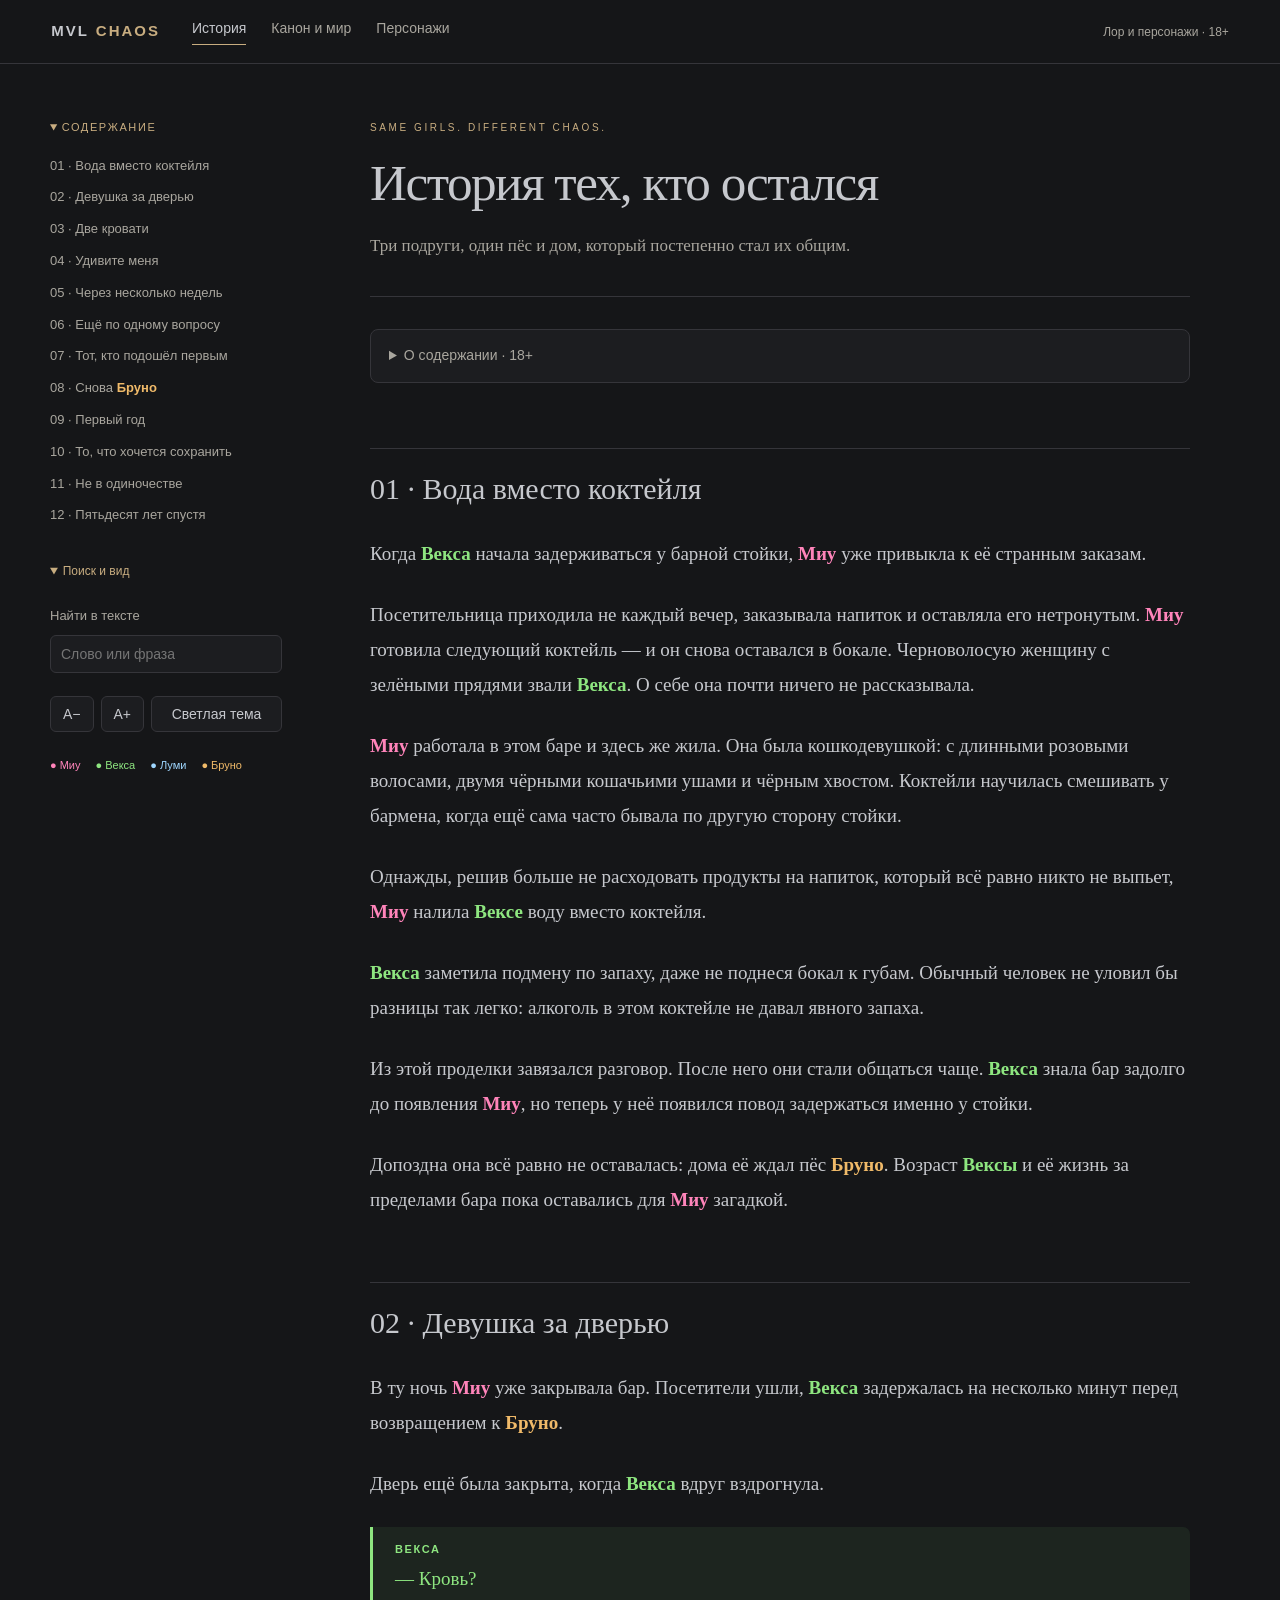
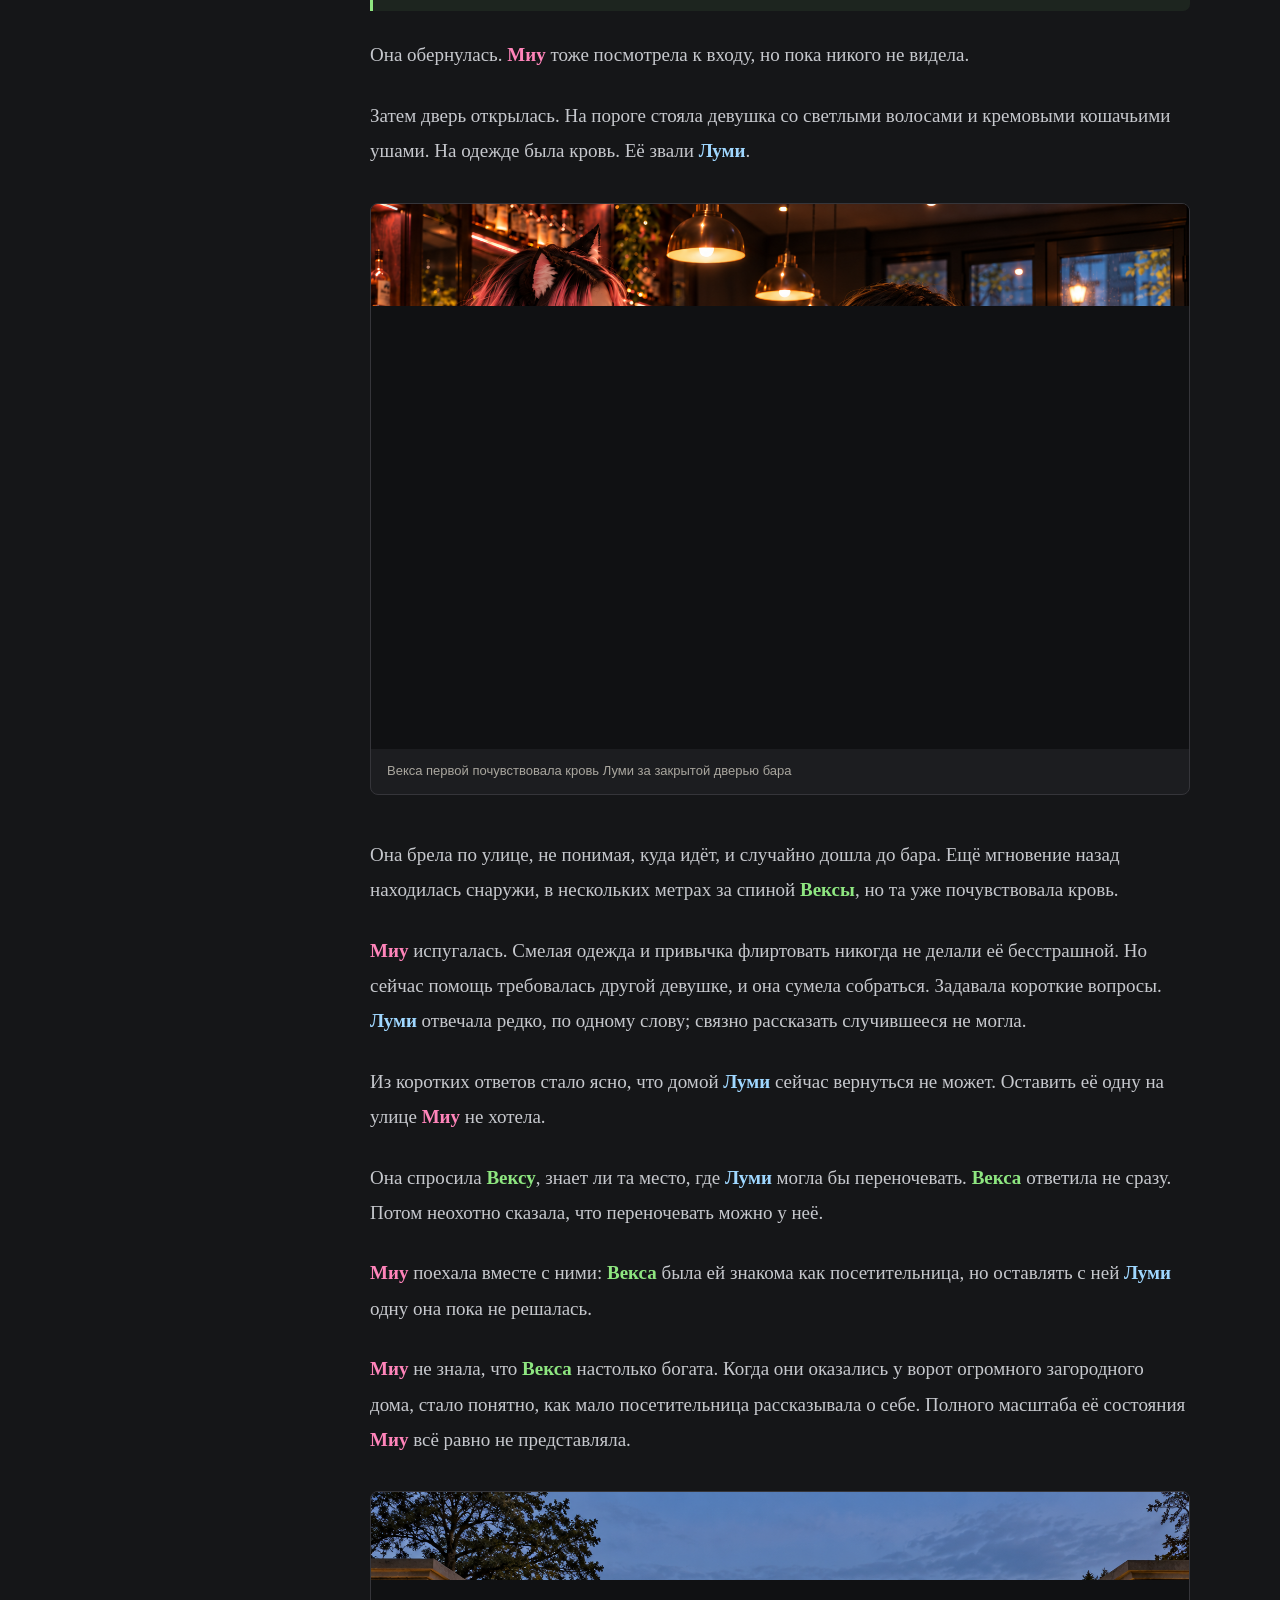
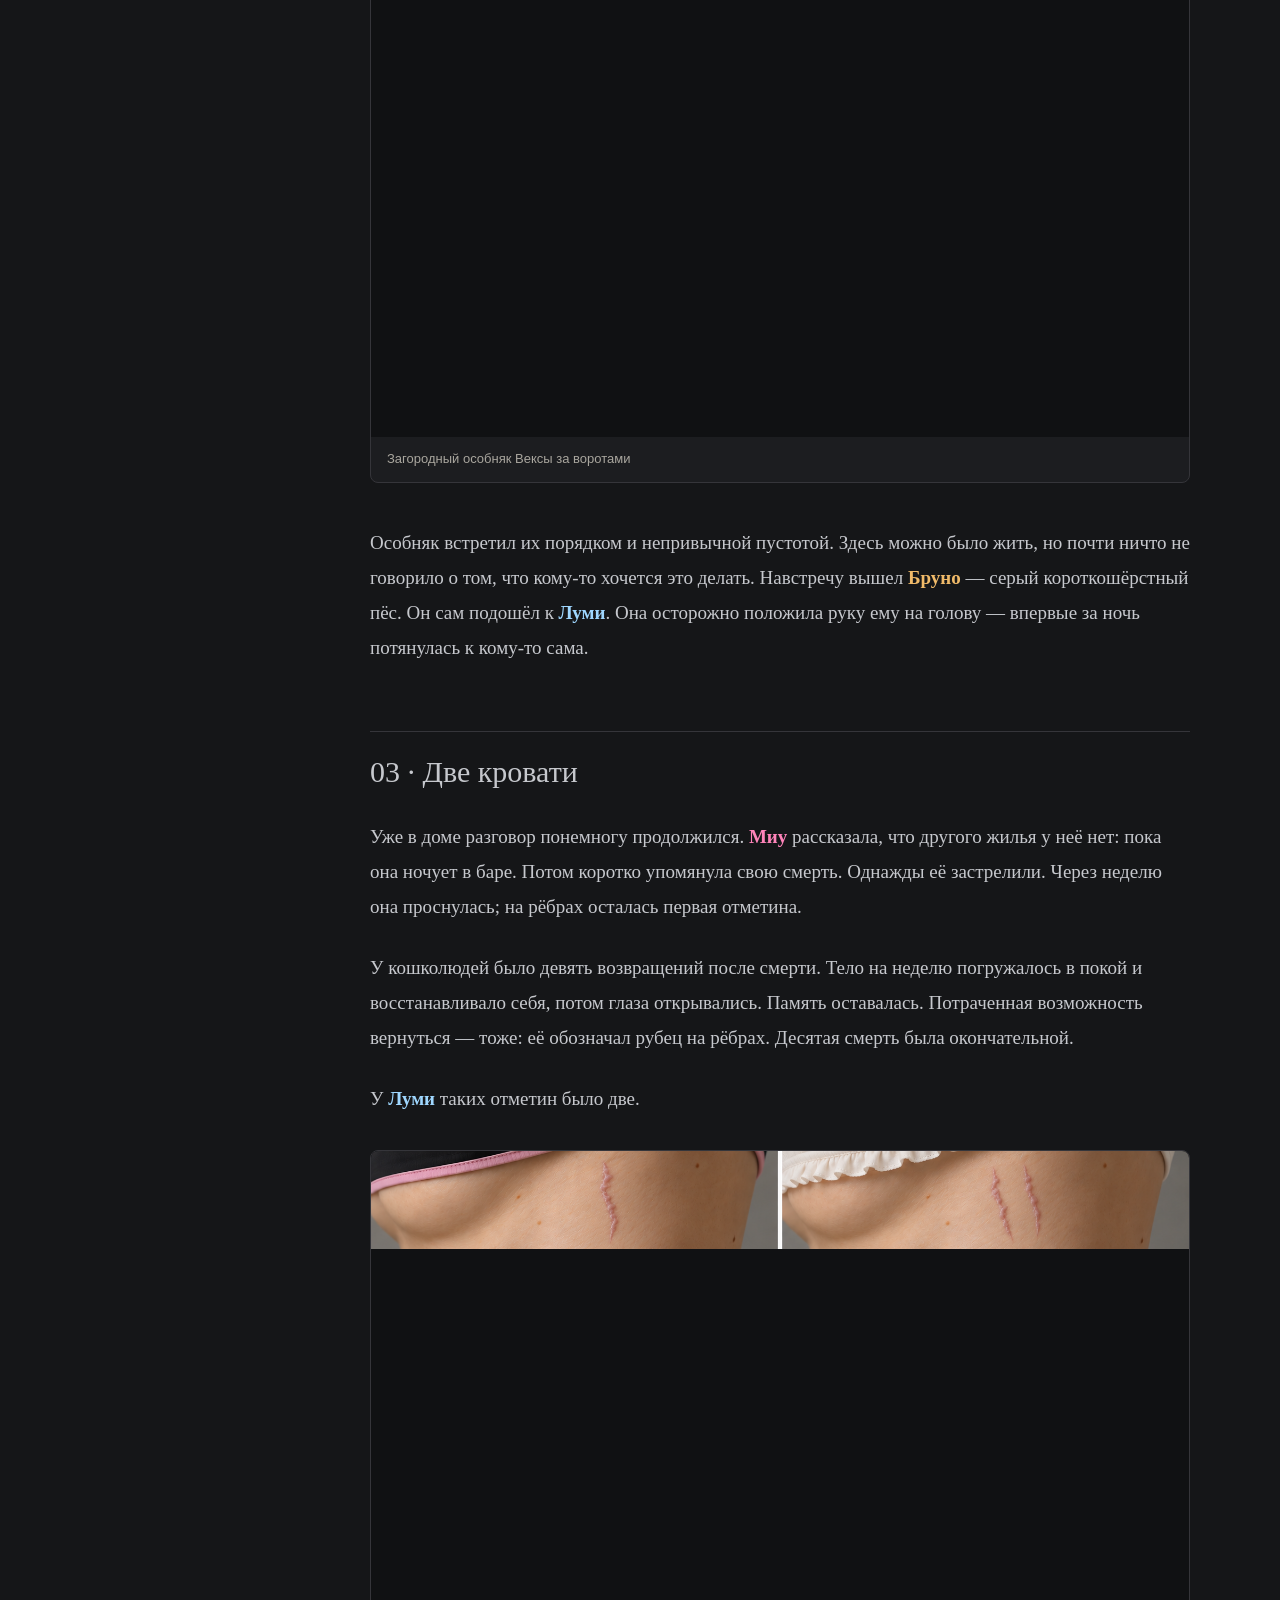
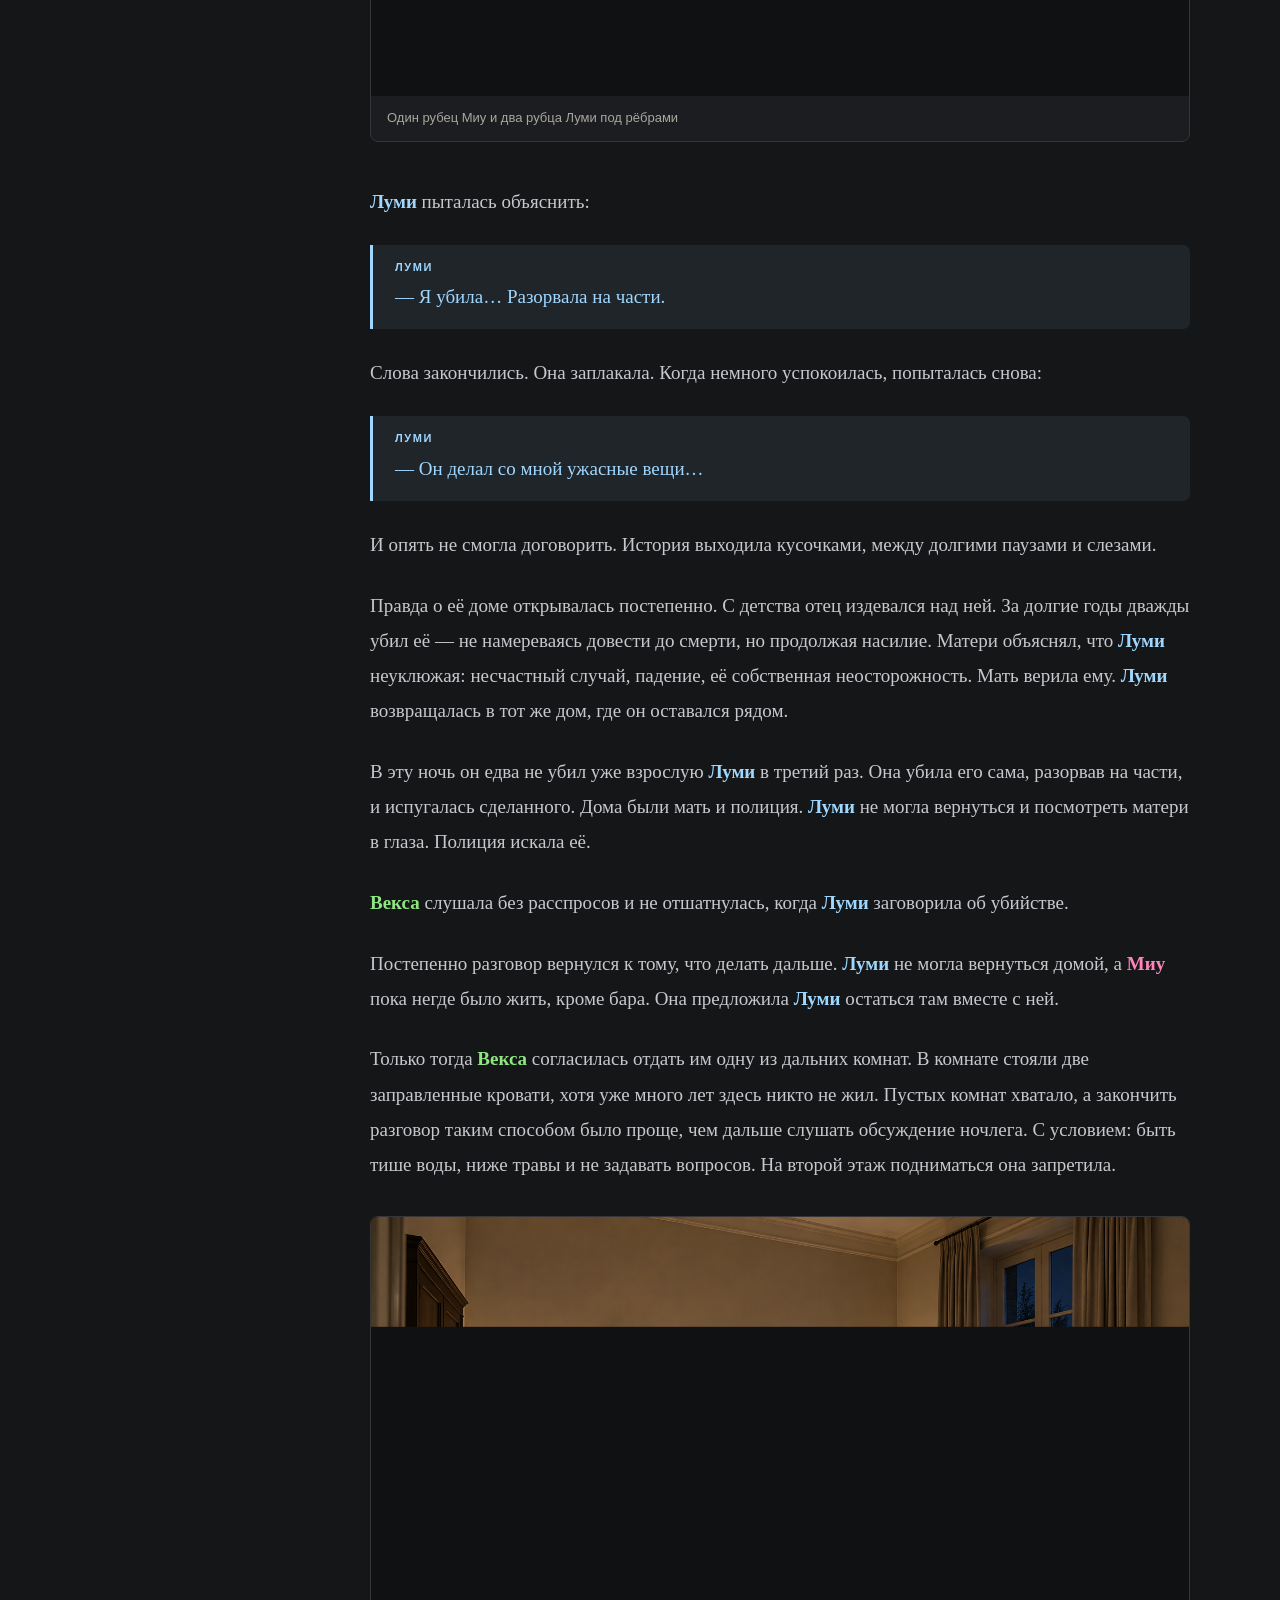
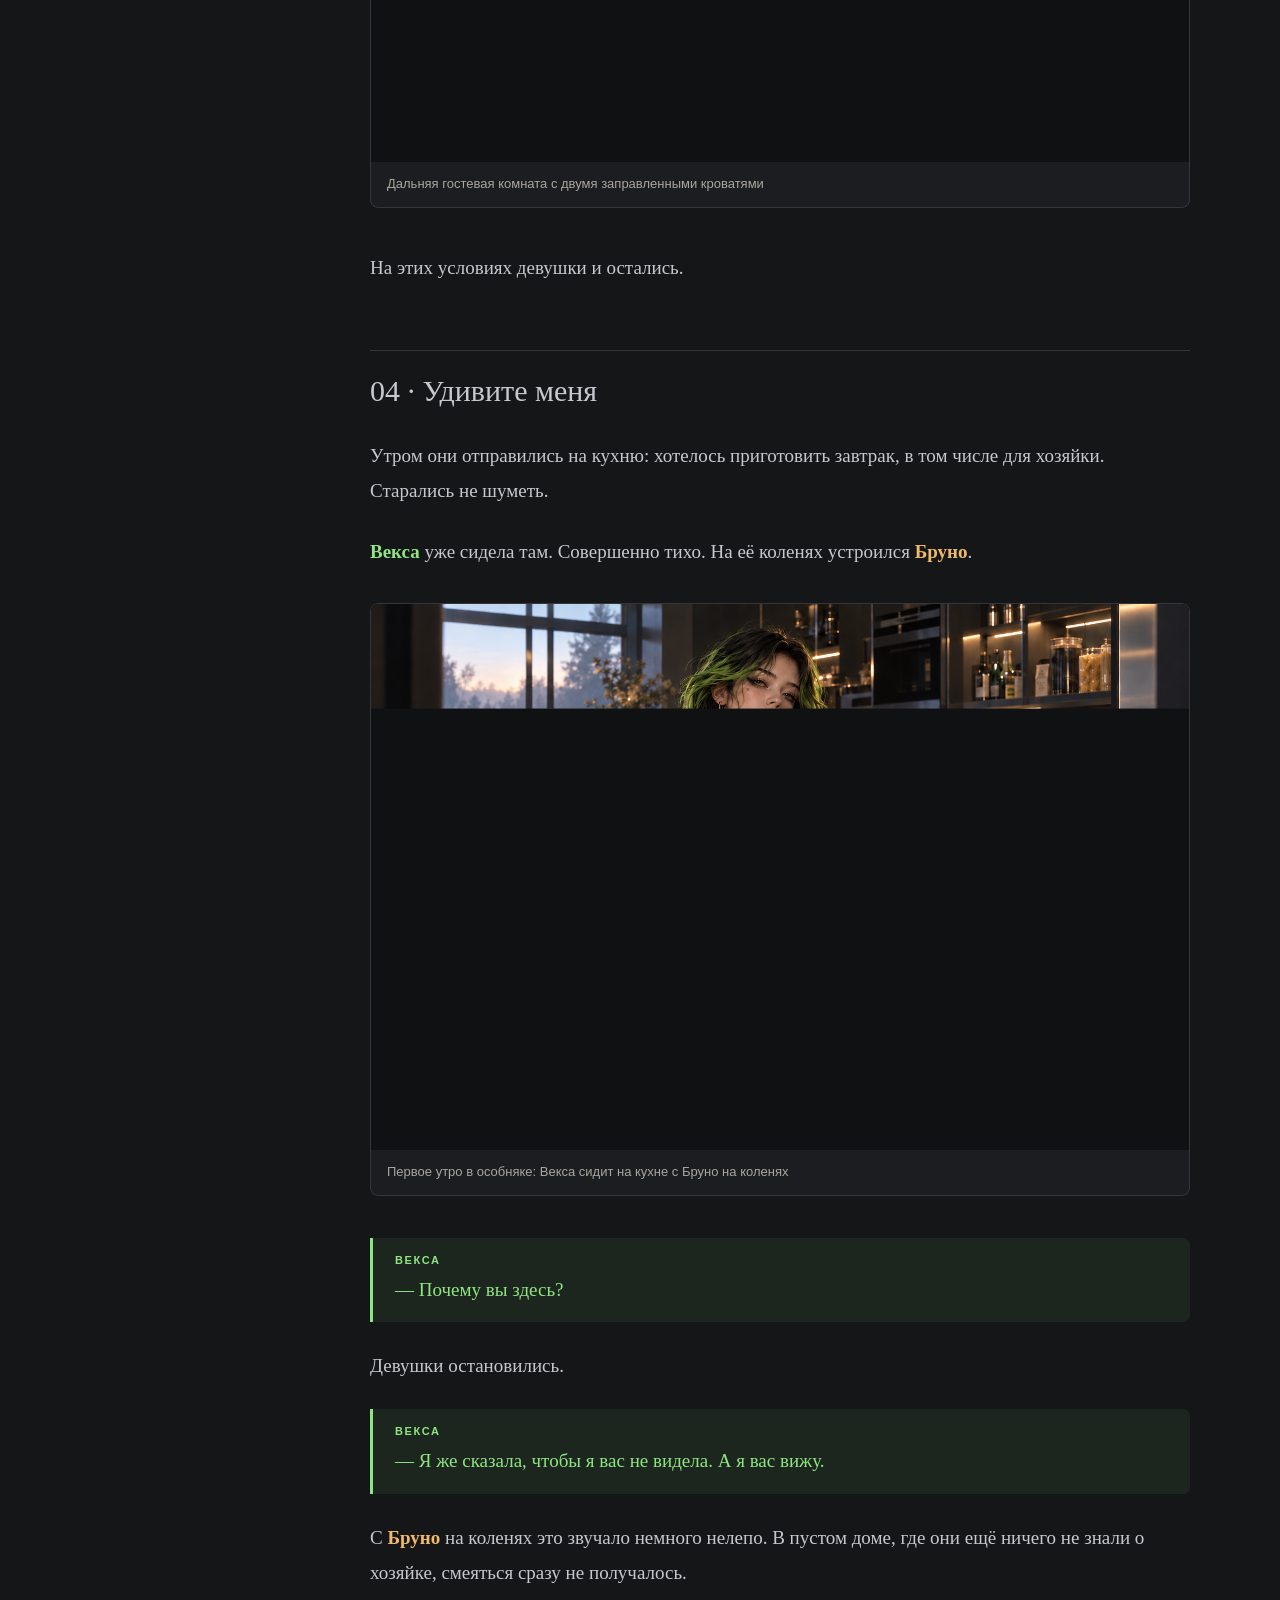
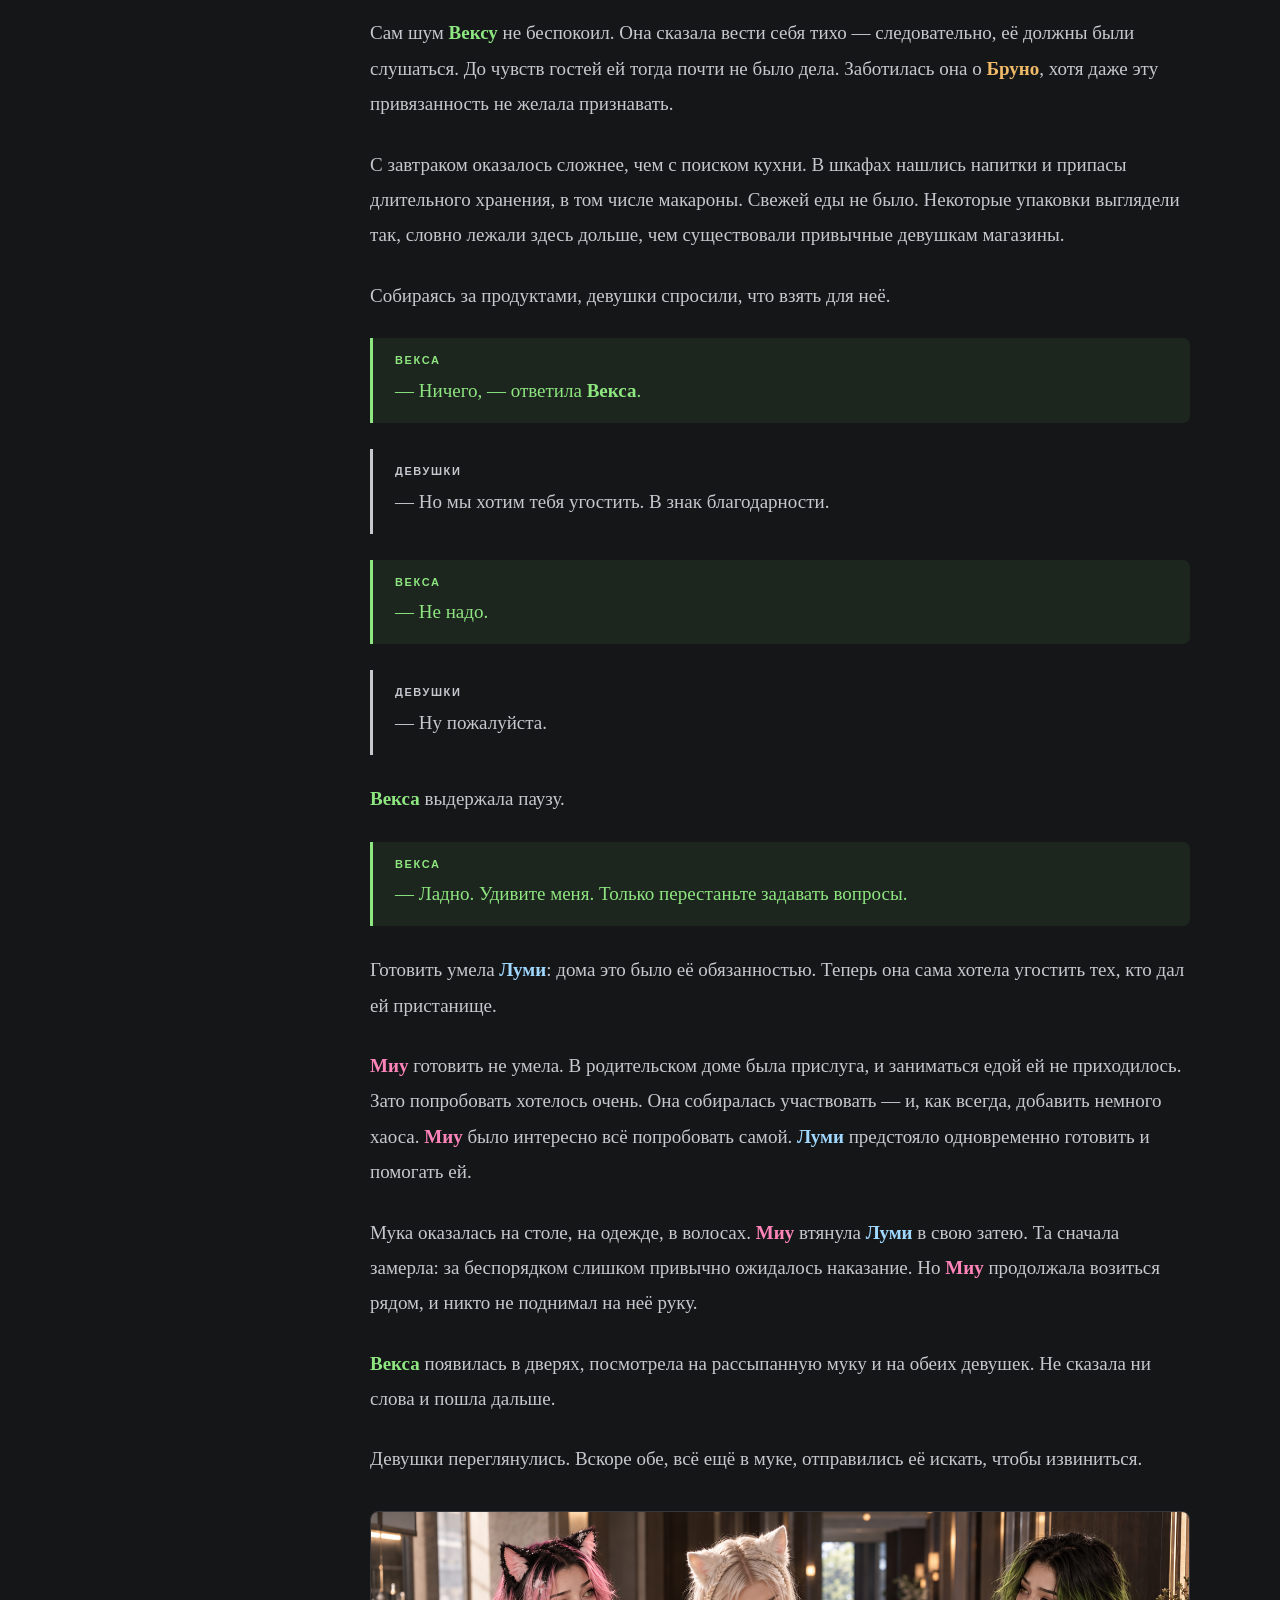
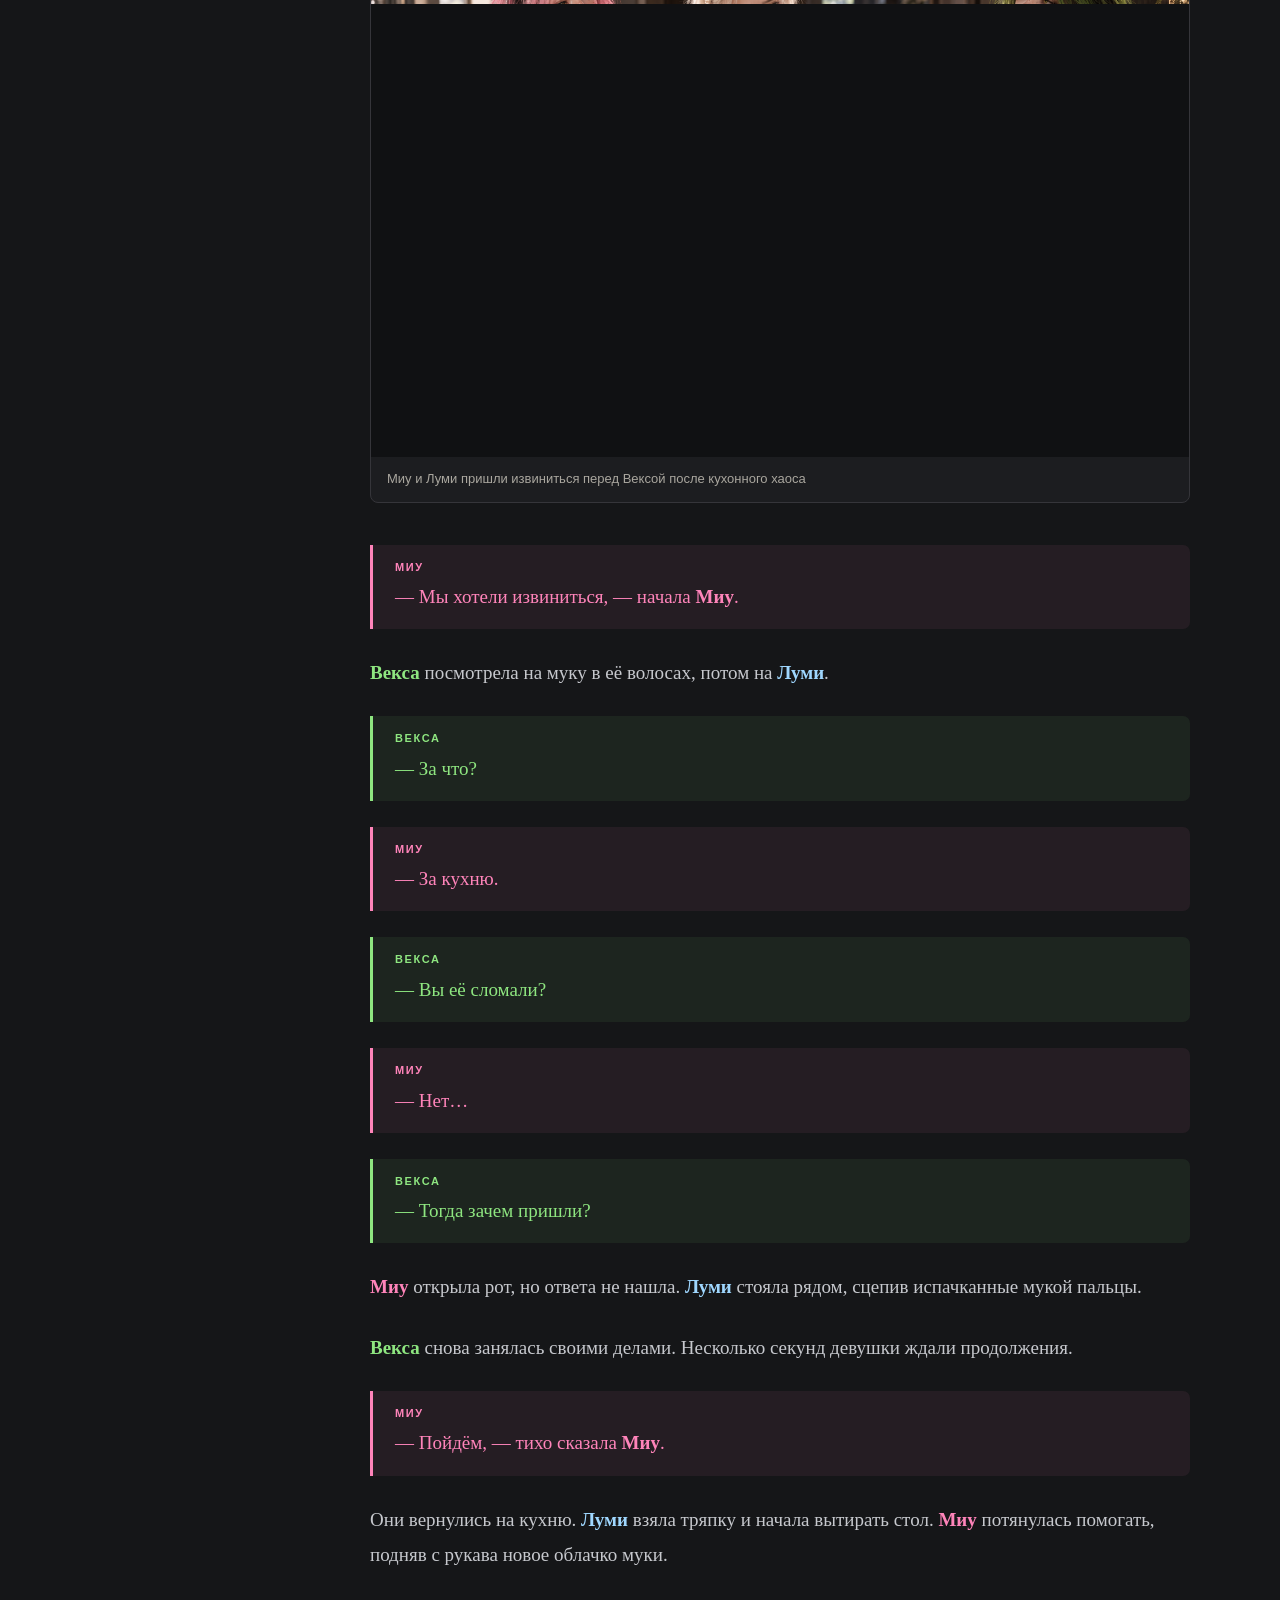
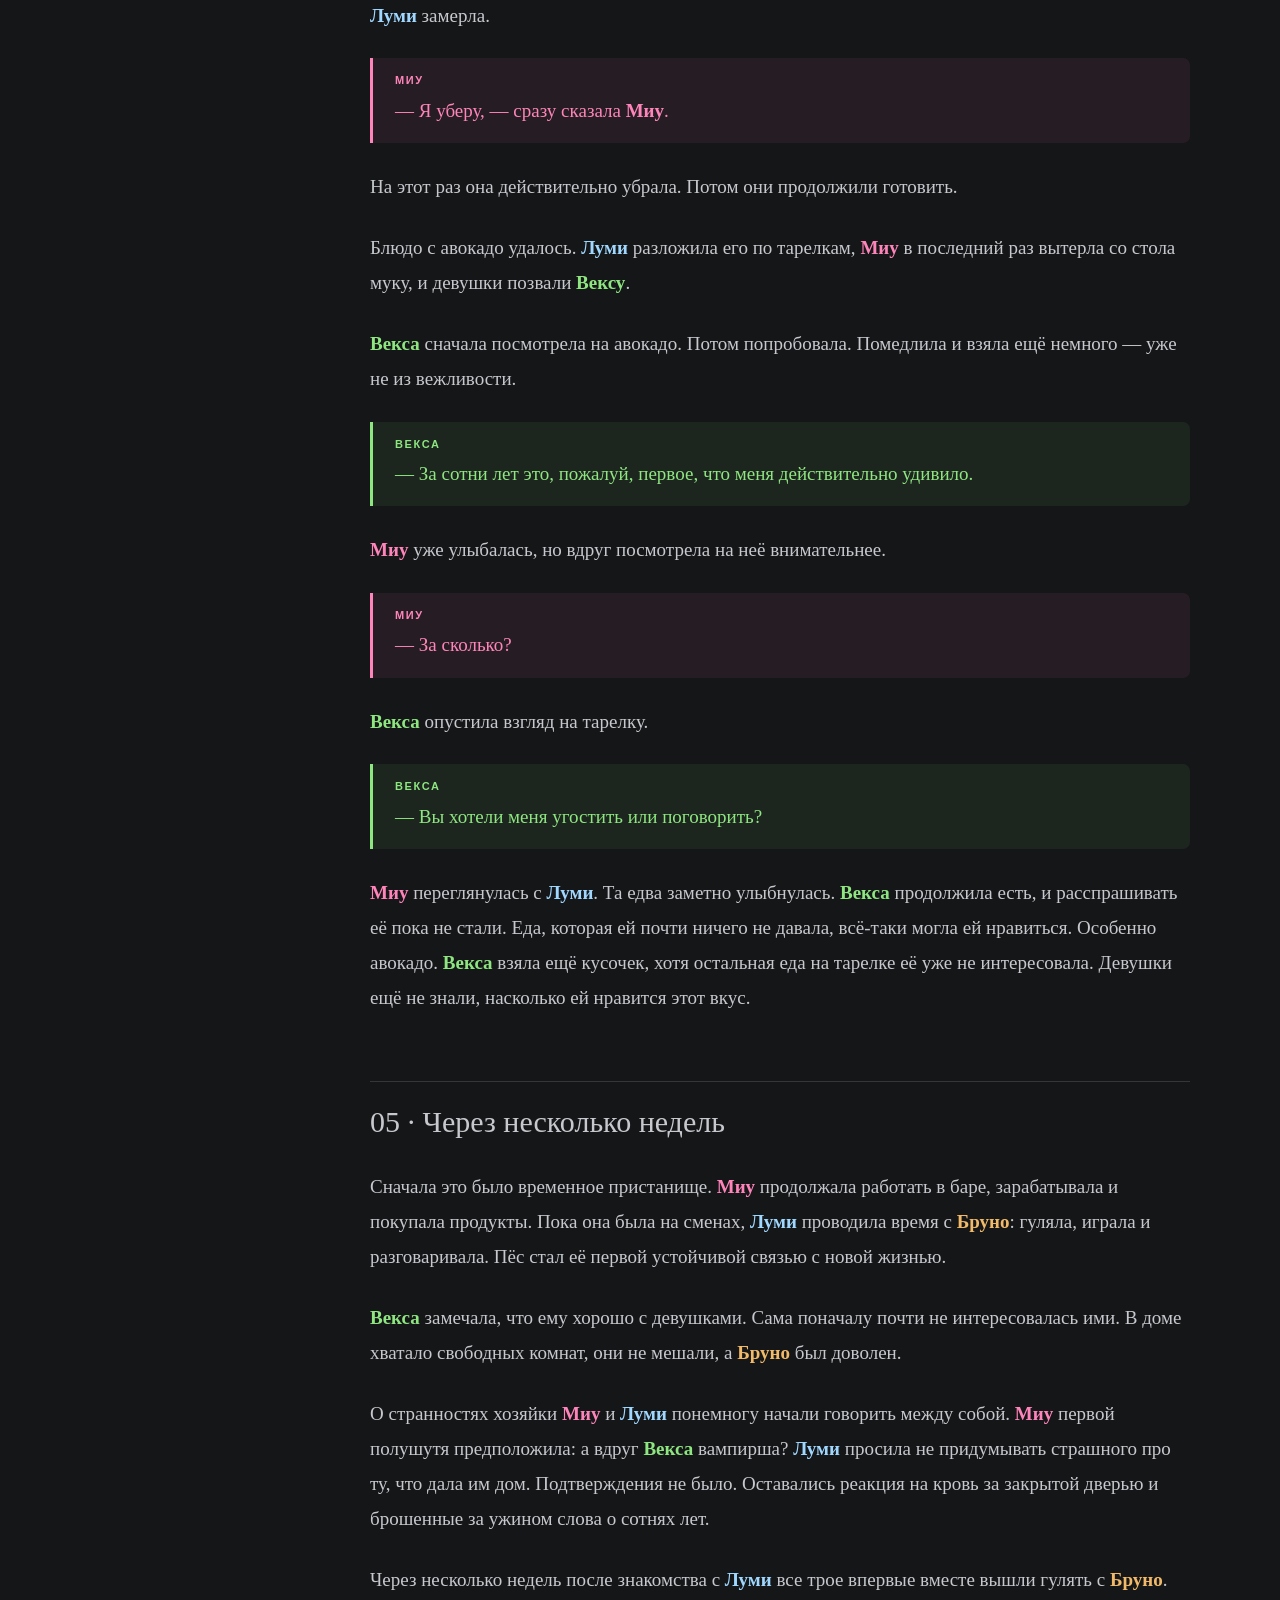
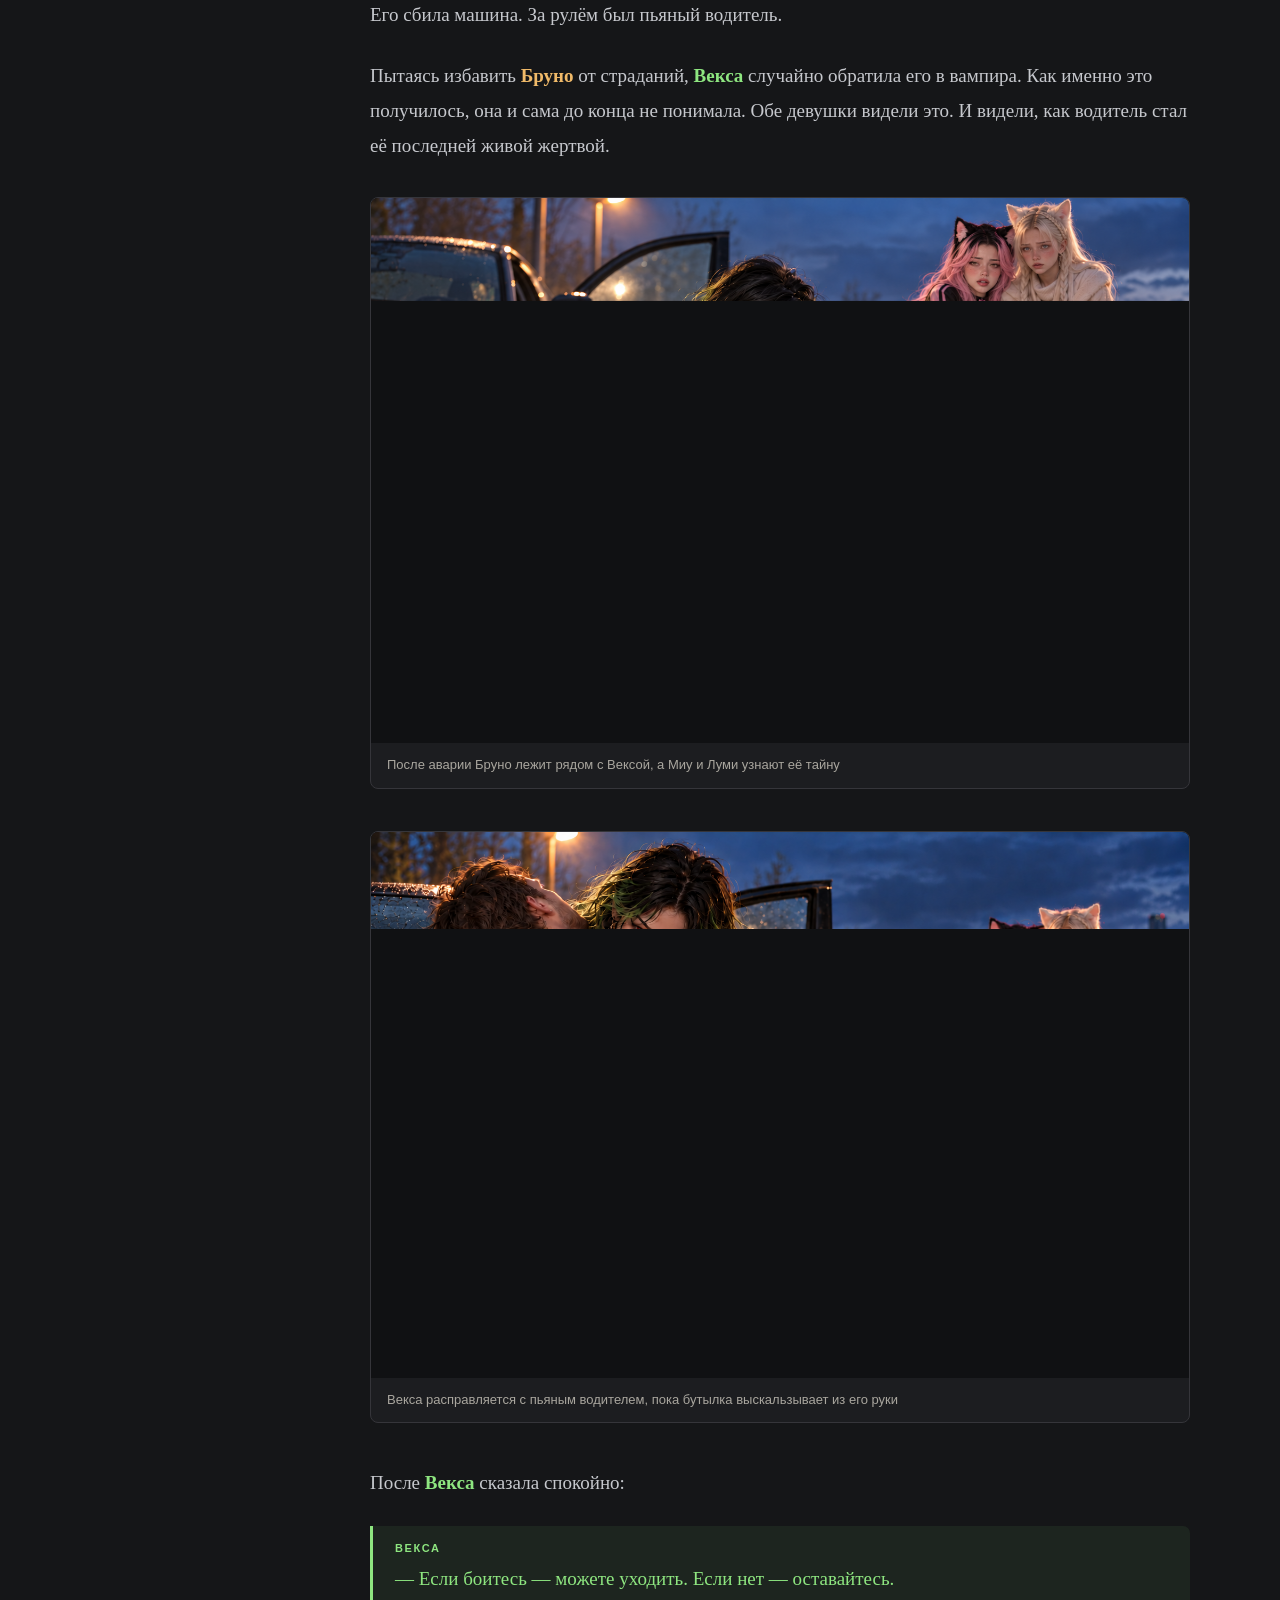
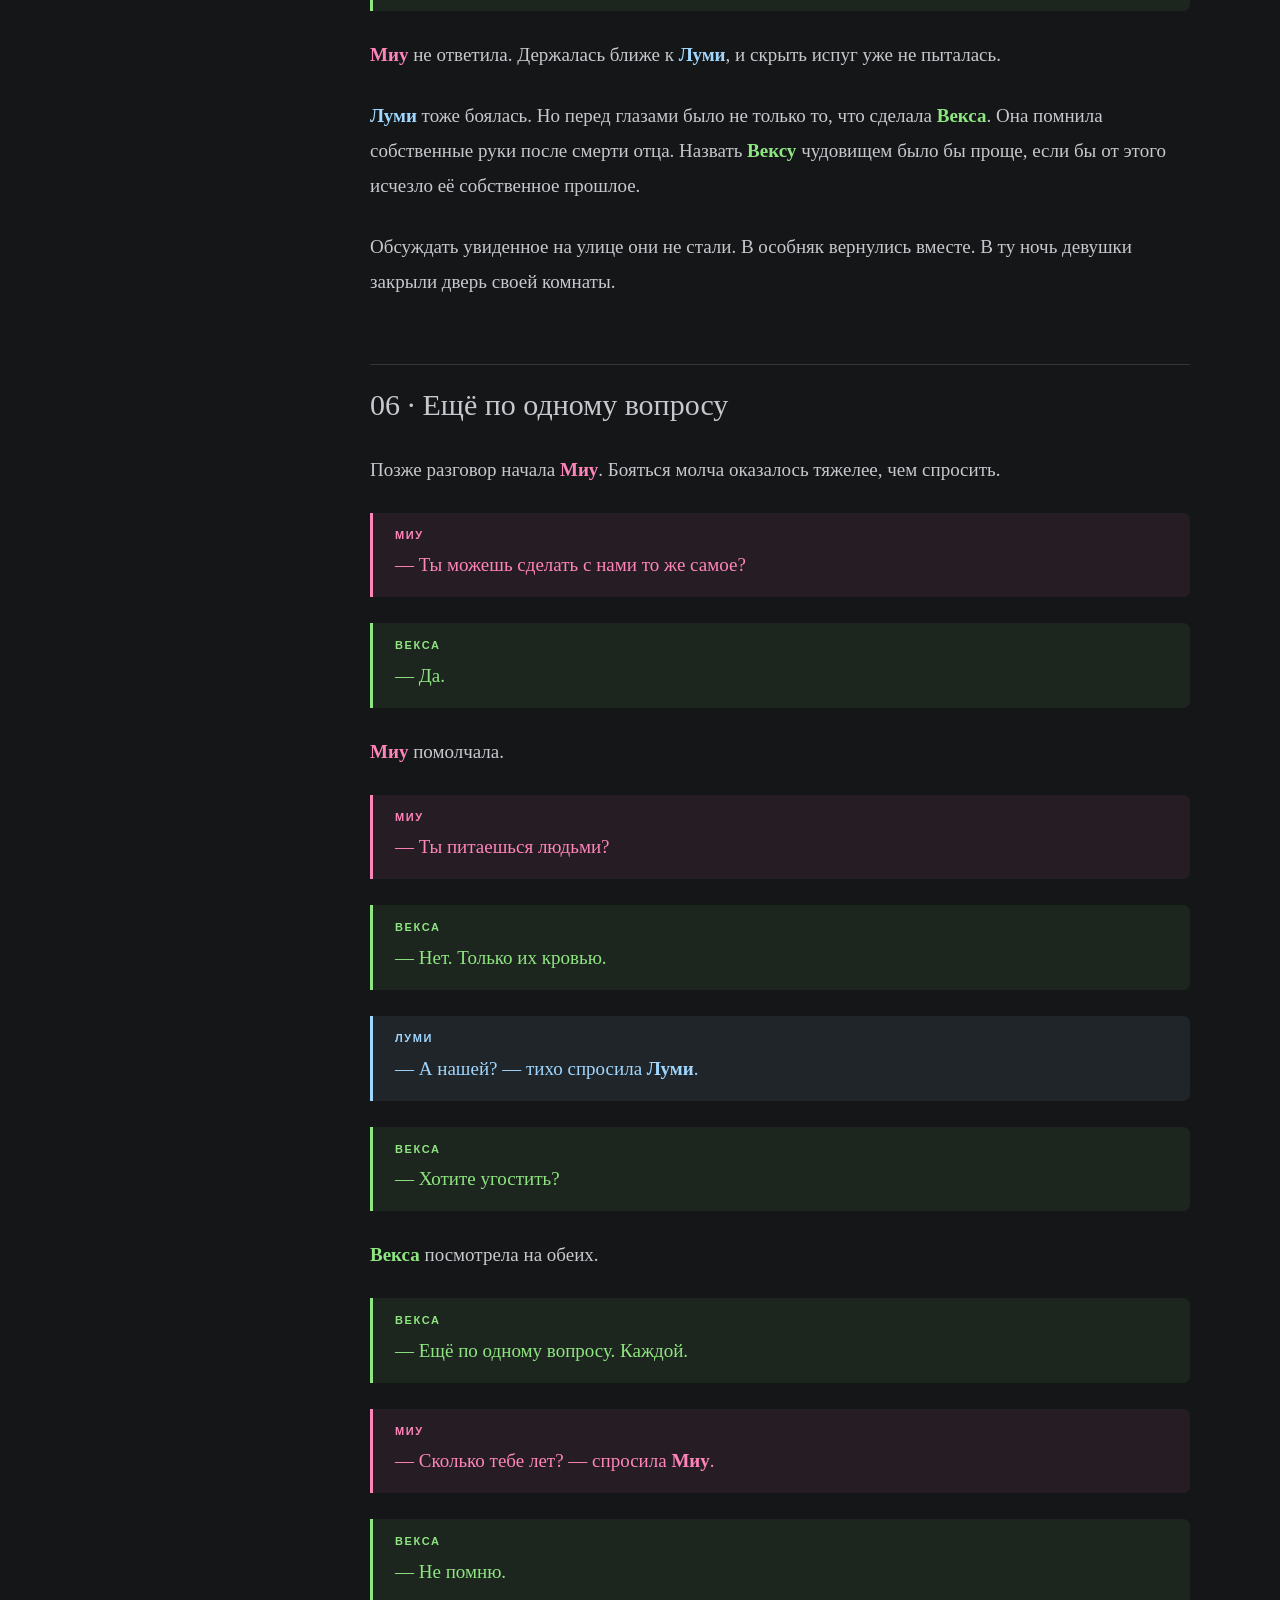
==== reader/index.html @ 83629f8e "Add approved driver scene illustration" ====
<!doctype html>
<html lang="ru"><head><meta charset="utf-8"><meta name="viewport" content="width=device-width,initial-scale=1">
<meta name="robots" content="noindex,nofollow"><meta name="color-scheme" content="dark light">
<title>История тех, кто остался · MVL CHAOS</title><link rel="stylesheet" href="assets/reader.css"><script src="assets/reader.js" defer></script></head>
<body><a class="skip" href="#reading">К тексту</a><div class="progress" aria-hidden="true"></div>
<header class="top"><a class="brand" href="index.html">MVL<span>CHAOS</span></a><nav aria-label="Разделы"><a href="index.html" aria-current="page">История</a><a href="canon.html" >Канон и мир</a><a href="references.html" >Персонажи</a></nav><span class="private">Лор и персонажи · 18+</span></header>
<div class="layout"><aside><details class="contents"><summary>Содержание</summary><div class="toc"><a href="#section-1">01 · Вода вместо коктейля</a><a href="#section-2">02 · Девушка за дверью</a><a href="#section-3">03 · Две кровати</a><a href="#section-4">04 · Удивите меня</a><a href="#section-5">05 · Через несколько недель</a><a href="#section-6">06 · Ещё по одному вопросу</a><a href="#section-7">07 · Тот, кто подошёл первым</a><a href="#section-8">08 · Снова <span class="character-name bruno">Бруно</span></a><a href="#section-9">09 · Первый год</a><a href="#section-10">10 · То, что хочется сохранить</a><a href="#section-11">11 · Не в одиночестве</a><a href="#section-12">12 · Пятьдесят лет спустя</a></div></details>
<details class="reading-options"><summary>Поиск и вид</summary><div class="tools"><label for="search">Найти в тексте</label><input id="search" type="search" placeholder="Слово или фраза" autocomplete="off"><p id="search-status" role="status"></p><div id="results"></div><div class="settings"><button id="smaller" aria-label="Уменьшить текст">A−</button><button id="larger" aria-label="Увеличить текст">A+</button><button id="theme" aria-label="Сменить тему">Светлая тема</button></div></div></details>
<div class="legend"><span class="miu">● Миу</span><span class="vexa">● Векса</span><span class="lumi">● Луми</span><span class="bruno">● Бруно</span></div></aside>
<main id="reading" tabindex="-1"><header class="title"><p class="eyebrow">SAME GIRLS. DIFFERENT CHAOS.</p><h1>История тех, кто остался</h1><p class="subtitle">Три подруги, один пёс и дом, который постепенно стал их общим.</p></header><article><details class="content-note"><summary>О содержании · 18+</summary><p>Взрослый лор. Темы: семейное насилие, сексуальная эксплуатация, убийства и последствия травмы.</p></details>
<h2 id="section-1">01 · Вода вместо коктейля</h2>
<p class="">Когда <span class="character-name vexa">Векса</span> начала задерживаться у барной стойки, <span class="character-name miu">Миу</span> уже привыкла к её странным заказам.</p>
<p class="">Посетительница приходила не каждый вечер, заказывала напиток и оставляла его нетронутым. <span class="character-name miu">Миу</span> готовила следующий коктейль — и он снова оставался в бокале. Черноволосую женщину с зелёными прядями звали <span class="character-name vexa">Векса</span>. О себе она почти ничего не рассказывала.</p>
<p class=""><span class="character-name miu">Миу</span> работала в этом баре и здесь же жила. Она была кошкодевушкой: с длинными розовыми волосами, двумя чёрными кошачьими ушами и чёрным хвостом. Коктейли научилась смешивать у бармена, когда ещё сама часто бывала по другую сторону стойки.</p>
<p class="">Однажды, решив больше не расходовать продукты на напиток, который всё равно никто не выпьет, <span class="character-name miu">Миу</span> налила <span class="character-name vexa">Вексе</span> воду вместо коктейля.</p>
<p class=""><span class="character-name vexa">Векса</span> заметила подмену по запаху, даже не поднеся бокал к губам. Обычный человек не уловил бы разницы так легко: алкоголь в этом коктейле не давал явного запаха.</p>
<p class="">Из этой проделки завязался разговор. После него они стали общаться чаще. <span class="character-name vexa">Векса</span> знала бар задолго до появления <span class="character-name miu">Миу</span>, но теперь у неё появился повод задержаться именно у стойки.</p>
<p class="">Допоздна она всё равно не оставалась: дома её ждал пёс <span class="character-name bruno">Бруно</span>. Возраст <span class="character-name vexa">Вексы</span> и её жизнь за пределами бара пока оставались для <span class="character-name miu">Миу</span> загадкой.</p>
<h2 id="section-2">02 · Девушка за дверью</h2>
<p class="">В ту ночь <span class="character-name miu">Миу</span> уже закрывала бар. Посетители ушли, <span class="character-name vexa">Векса</span> задержалась на несколько минут перед возвращением к <span class="character-name bruno">Бруно</span>.</p>
<p class="">Дверь ещё была закрыта, когда <span class="character-name vexa">Векса</span> вдруг вздрогнула.</p>
<p class="dialogue vexa" data-speaker="vexa"><span class="speaker">Векса</span><span>— Кровь?</span></p>
<p class="">Она обернулась. <span class="character-name miu">Миу</span> тоже посмотрела к входу, но пока никого не видела.</p>
<p class="">Затем дверь открылась. На пороге стояла девушка со светлыми волосами и кремовыми кошачьими ушами. На одежде была кровь. Её звали <span class="character-name lumi">Луми</span>.</p>
<figure class="story-illustration"><a href="illustrations/bar-lumi-arrival.png" target="_blank" rel="noopener"><img src="illustrations/bar-lumi-arrival.png" alt="Векса первой почувствовала кровь Луми за закрытой дверью бара" loading="lazy"></a><figcaption>Векса первой почувствовала кровь Луми за закрытой дверью бара</figcaption></figure>
<p class="">Она брела по улице, не понимая, куда идёт, и случайно дошла до бара. Ещё мгновение назад находилась снаружи, в нескольких метрах за спиной <span class="character-name vexa">Вексы</span>, но та уже почувствовала кровь.</p>
<p class=""><span class="character-name miu">Миу</span> испугалась. Смелая одежда и привычка флиртовать никогда не делали её бесстрашной. Но сейчас помощь требовалась другой девушке, и она сумела собраться. Задавала короткие вопросы. <span class="character-name lumi">Луми</span> отвечала редко, по одному слову; связно рассказать случившееся не могла.</p>
<p class="">Из коротких ответов стало ясно, что домой <span class="character-name lumi">Луми</span> сейчас вернуться не может. Оставить её одну на улице <span class="character-name miu">Миу</span> не хотела.</p>
<p class="">Она спросила <span class="character-name vexa">Вексу</span>, знает ли та место, где <span class="character-name lumi">Луми</span> могла бы переночевать. <span class="character-name vexa">Векса</span> ответила не сразу. Потом неохотно сказала, что переночевать можно у неё.</p>
<p class=""><span class="character-name miu">Миу</span> поехала вместе с ними: <span class="character-name vexa">Векса</span> была ей знакома как посетительница, но оставлять с ней <span class="character-name lumi">Луми</span> одну она пока не решалась.</p>
<p class=""><span class="character-name miu">Миу</span> не знала, что <span class="character-name vexa">Векса</span> настолько богата. Когда они оказались у ворот огромного загородного дома, стало понятно, как мало посетительница рассказывала о себе. Полного масштаба её состояния <span class="character-name miu">Миу</span> всё равно не представляла.</p>
<figure class="story-illustration"><a href="illustrations/mansion-exterior.png" target="_blank" rel="noopener"><img src="illustrations/mansion-exterior.png" alt="Загородный особняк Вексы за воротами" loading="lazy"></a><figcaption>Загородный особняк Вексы за воротами</figcaption></figure>
<p class="">Особняк встретил их порядком и непривычной пустотой. Здесь можно было жить, но почти ничто не говорило о том, что кому-то хочется это делать. Навстречу вышел <span class="character-name bruno">Бруно</span> — серый короткошёрстный пёс. Он сам подошёл к <span class="character-name lumi">Луми</span>. Она осторожно положила руку ему на голову — впервые за ночь потянулась к кому-то сама.</p>
<h2 id="section-3">03 · Две кровати</h2>
<p class="">Уже в доме разговор понемногу продолжился. <span class="character-name miu">Миу</span> рассказала, что другого жилья у неё нет: пока она ночует в баре. Потом коротко упомянула свою смерть. Однажды её застрелили. Через неделю она проснулась; на рёбрах осталась первая отметина.</p>
<p class="">У кошколюдей было девять возвращений после смерти. Тело на неделю погружалось в покой и восстанавливало себя, потом глаза открывались. Память оставалась. Потраченная возможность вернуться — тоже: её обозначал рубец на рёбрах. Десятая смерть была окончательной.</p>
<p class="">У <span class="character-name lumi">Луми</span> таких отметин было две.</p>
<figure class="story-illustration"><a href="illustrations/death-scars.png" target="_blank" rel="noopener"><img src="illustrations/death-scars.png" alt="Один рубец Миу и два рубца Луми под рёбрами" loading="lazy"></a><figcaption>Один рубец Миу и два рубца Луми под рёбрами</figcaption></figure>
<p class=""><span class="character-name lumi">Луми</span> пыталась объяснить:</p>
<p class="dialogue lumi" data-speaker="lumi"><span class="speaker">Луми</span><span>— Я убила… Разорвала на части.</span></p>
<p class="">Слова закончились. Она заплакала. Когда немного успокоилась, попыталась снова:</p>
<p class="dialogue lumi" data-speaker="lumi"><span class="speaker">Луми</span><span>— Он делал со мной ужасные вещи…</span></p>
<p class="">И опять не смогла договорить. История выходила кусочками, между долгими паузами и слезами.</p>
<p class="">Правда о её доме открывалась постепенно. С детства отец издевался над ней. За долгие годы дважды убил её — не намереваясь довести до смерти, но продолжая насилие. Матери объяснял, что <span class="character-name lumi">Луми</span> неуклюжая: несчастный случай, падение, её собственная неосторожность. Мать верила ему. <span class="character-name lumi">Луми</span> возвращалась в тот же дом, где он оставался рядом.</p>
<p class="">В эту ночь он едва не убил уже взрослую <span class="character-name lumi">Луми</span> в третий раз. Она убила его сама, разорвав на части, и испугалась сделанного. Дома были мать и полиция. <span class="character-name lumi">Луми</span> не могла вернуться и посмотреть матери в глаза. Полиция искала её.</p>
<p class=""><span class="character-name vexa">Векса</span> слушала без расспросов и не отшатнулась, когда <span class="character-name lumi">Луми</span> заговорила об убийстве.</p>
<p class="">Постепенно разговор вернулся к тому, что делать дальше. <span class="character-name lumi">Луми</span> не могла вернуться домой, а <span class="character-name miu">Миу</span> пока негде было жить, кроме бара. Она предложила <span class="character-name lumi">Луми</span> остаться там вместе с ней.</p>
<p class="">Только тогда <span class="character-name vexa">Векса</span> согласилась отдать им одну из дальних комнат. В комнате стояли две заправленные кровати, хотя уже много лет здесь никто не жил. Пустых комнат хватало, а закончить разговор таким способом было проще, чем дальше слушать обсуждение ночлега. С условием: быть тише воды, ниже травы и не задавать вопросов. На второй этаж подниматься она запретила.</p>
<figure class="story-illustration"><a href="illustrations/guest-room.png" target="_blank" rel="noopener"><img src="illustrations/guest-room.png" alt="Дальняя гостевая комната с двумя заправленными кроватями" loading="lazy"></a><figcaption>Дальняя гостевая комната с двумя заправленными кроватями</figcaption></figure>
<p class="">На этих условиях девушки и остались.</p>
<h2 id="section-4">04 · Удивите меня</h2>
<p class="">Утром они отправились на кухню: хотелось приготовить завтрак, в том числе для хозяйки. Старались не шуметь.</p>
<p class=""><span class="character-name vexa">Векса</span> уже сидела там. Совершенно тихо. На её коленях устроился <span class="character-name bruno">Бруно</span>.</p>
<figure class="story-illustration"><a href="illustrations/first-morning.png" target="_blank" rel="noopener"><img src="illustrations/first-morning.png" alt="Первое утро в особняке: Векса сидит на кухне с Бруно на коленях" loading="lazy"></a><figcaption>Первое утро в особняке: Векса сидит на кухне с Бруно на коленях</figcaption></figure>
<p class="dialogue vexa" data-speaker="vexa"><span class="speaker">Векса</span><span>— Почему вы здесь?</span></p>
<p class="">Девушки остановились.</p>
<p class="dialogue vexa" data-speaker="vexa"><span class="speaker">Векса</span><span>— Я же сказала, чтобы я вас не видела. А я вас вижу.</span></p>
<p class="">С <span class="character-name bruno">Бруно</span> на коленях это звучало немного нелепо. В пустом доме, где они ещё ничего не знали о хозяйке, смеяться сразу не получалось.</p>
<p class="">Сам шум <span class="character-name vexa">Вексу</span> не беспокоил. Она сказала вести себя тихо — следовательно, её должны были слушаться. До чувств гостей ей тогда почти не было дела. Заботилась она о <span class="character-name bruno">Бруно</span>, хотя даже эту привязанность не желала признавать.</p>
<p class="">С завтраком оказалось сложнее, чем с поиском кухни. В шкафах нашлись напитки и припасы длительного хранения, в том числе макароны. Свежей еды не было. Некоторые упаковки выглядели так, словно лежали здесь дольше, чем существовали привычные девушкам магазины.</p>
<p class="">Собираясь за продуктами, девушки спросили, что взять для неё.</p>
<p class="dialogue vexa" data-speaker="vexa"><span class="speaker">Векса</span><span>— Ничего, — ответила <span class="character-name vexa">Векса</span>.</span></p>
<p class="dialogue girls" data-speaker="girls"><span class="speaker">Девушки</span><span>— Но мы хотим тебя угостить. В знак благодарности.</span></p>
<p class="dialogue vexa" data-speaker="vexa"><span class="speaker">Векса</span><span>— Не надо.</span></p>
<p class="dialogue girls" data-speaker="girls"><span class="speaker">Девушки</span><span>— Ну пожалуйста.</span></p>
<p class=""><span class="character-name vexa">Векса</span> выдержала паузу.</p>
<p class="dialogue vexa" data-speaker="vexa"><span class="speaker">Векса</span><span>— Ладно. Удивите меня. Только перестаньте задавать вопросы.</span></p>
<p class="">Готовить умела <span class="character-name lumi">Луми</span>: дома это было её обязанностью. Теперь она сама хотела угостить тех, кто дал ей пристанище.</p>
<p class=""><span class="character-name miu">Миу</span> готовить не умела. В родительском доме была прислуга, и заниматься едой ей не приходилось. Зато попробовать хотелось очень. Она собиралась участвовать — и, как всегда, добавить немного хаоса. <span class="character-name miu">Миу</span> было интересно всё попробовать самой. <span class="character-name lumi">Луми</span> предстояло одновременно готовить и помогать ей.</p>
<p class="">Мука оказалась на столе, на одежде, в волосах. <span class="character-name miu">Миу</span> втянула <span class="character-name lumi">Луми</span> в свою затею. Та сначала замерла: за беспорядком слишком привычно ожидалось наказание. Но <span class="character-name miu">Миу</span> продолжала возиться рядом, и никто не поднимал на неё руку.</p>
<p class=""><span class="character-name vexa">Векса</span> появилась в дверях, посмотрела на рассыпанную муку и на обеих девушек. Не сказала ни слова и пошла дальше.</p>
<p class="">Девушки переглянулись. Вскоре обе, всё ещё в муке, отправились её искать, чтобы извиниться.</p>
<figure class="story-illustration"><a href="illustrations/flour-apology.png" target="_blank" rel="noopener"><img src="illustrations/flour-apology.png" alt="Миу и Луми пришли извиниться перед Вексой после кухонного хаоса" loading="lazy"></a><figcaption>Миу и Луми пришли извиниться перед Вексой после кухонного хаоса</figcaption></figure>
<p class="dialogue miu" data-speaker="miu"><span class="speaker">Миу</span><span>— Мы хотели извиниться, — начала <span class="character-name miu">Миу</span>.</span></p>
<p class=""><span class="character-name vexa">Векса</span> посмотрела на муку в её волосах, потом на <span class="character-name lumi">Луми</span>.</p>
<p class="dialogue vexa" data-speaker="vexa"><span class="speaker">Векса</span><span>— За что?</span></p>
<p class="dialogue miu" data-speaker="miu"><span class="speaker">Миу</span><span>— За кухню.</span></p>
<p class="dialogue vexa" data-speaker="vexa"><span class="speaker">Векса</span><span>— Вы её сломали?</span></p>
<p class="dialogue miu" data-speaker="miu"><span class="speaker">Миу</span><span>— Нет…</span></p>
<p class="dialogue vexa" data-speaker="vexa"><span class="speaker">Векса</span><span>— Тогда зачем пришли?</span></p>
<p class=""><span class="character-name miu">Миу</span> открыла рот, но ответа не нашла. <span class="character-name lumi">Луми</span> стояла рядом, сцепив испачканные мукой пальцы.</p>
<p class=""><span class="character-name vexa">Векса</span> снова занялась своими делами. Несколько секунд девушки ждали продолжения.</p>
<p class="dialogue miu" data-speaker="miu"><span class="speaker">Миу</span><span>— Пойдём, — тихо сказала <span class="character-name miu">Миу</span>.</span></p>
<p class="">Они вернулись на кухню. <span class="character-name lumi">Луми</span> взяла тряпку и начала вытирать стол. <span class="character-name miu">Миу</span> потянулась помогать, подняв с рукава новое облачко муки.</p>
<p class=""><span class="character-name lumi">Луми</span> замерла.</p>
<p class="dialogue miu" data-speaker="miu"><span class="speaker">Миу</span><span>— Я уберу, — сразу сказала <span class="character-name miu">Миу</span>.</span></p>
<p class="">На этот раз она действительно убрала. Потом они продолжили готовить.</p>
<p class="">Блюдо с авокадо удалось. <span class="character-name lumi">Луми</span> разложила его по тарелкам, <span class="character-name miu">Миу</span> в последний раз вытерла со стола муку, и девушки позвали <span class="character-name vexa">Вексу</span>.</p>
<p class=""><span class="character-name vexa">Векса</span> сначала посмотрела на авокадо. Потом попробовала. Помедлила и взяла ещё немного — уже не из вежливости.</p>
<p class="dialogue vexa" data-speaker="vexa"><span class="speaker">Векса</span><span>— За сотни лет это, пожалуй, первое, что меня действительно удивило.</span></p>
<p class=""><span class="character-name miu">Миу</span> уже улыбалась, но вдруг посмотрела на неё внимательнее.</p>
<p class="dialogue miu" data-speaker="miu"><span class="speaker">Миу</span><span>— За сколько?</span></p>
<p class=""><span class="character-name vexa">Векса</span> опустила взгляд на тарелку.</p>
<p class="dialogue vexa" data-speaker="vexa"><span class="speaker">Векса</span><span>— Вы хотели меня угостить или поговорить?</span></p>
<p class=""><span class="character-name miu">Миу</span> переглянулась с <span class="character-name lumi">Луми</span>. Та едва заметно улыбнулась. <span class="character-name vexa">Векса</span> продолжила есть, и расспрашивать её пока не стали. Еда, которая ей почти ничего не давала, всё-таки могла ей нравиться. Особенно авокадо. <span class="character-name vexa">Векса</span> взяла ещё кусочек, хотя остальная еда на тарелке её уже не интересовала. Девушки ещё не знали, насколько ей нравится этот вкус.</p>
<h2 id="section-5">05 · Через несколько недель</h2>
<p class="">Сначала это было временное пристанище. <span class="character-name miu">Миу</span> продолжала работать в баре, зарабатывала и покупала продукты. Пока она была на сменах, <span class="character-name lumi">Луми</span> проводила время с <span class="character-name bruno">Бруно</span>: гуляла, играла и разговаривала. Пёс стал её первой устойчивой связью с новой жизнью.</p>
<p class=""><span class="character-name vexa">Векса</span> замечала, что ему хорошо с девушками. Сама поначалу почти не интересовалась ими. В доме хватало свободных комнат, они не мешали, а <span class="character-name bruno">Бруно</span> был доволен.</p>
<p class="">О странностях хозяйки <span class="character-name miu">Миу</span> и <span class="character-name lumi">Луми</span> понемногу начали говорить между собой. <span class="character-name miu">Миу</span> первой полушутя предположила: а вдруг <span class="character-name vexa">Векса</span> вампирша? <span class="character-name lumi">Луми</span> просила не придумывать страшного про ту, что дала им дом. Подтверждения не было. Оставались реакция на кровь за закрытой дверью и брошенные за ужином слова о сотнях лет.</p>
<p class="">Через несколько недель после знакомства с <span class="character-name lumi">Луми</span> все трое впервые вместе вышли гулять с <span class="character-name bruno">Бруно</span>. Его сбила машина. За рулём был пьяный водитель.</p>
<p class="">Пытаясь избавить <span class="character-name bruno">Бруно</span> от страданий, <span class="character-name vexa">Векса</span> случайно обратила его в вампира. Как именно это получилось, она и сама до конца не понимала. Обе девушки видели это. И видели, как водитель стал её последней живой жертвой.</p>
<figure class="story-illustration"><a href="illustrations/accident-aftermath.png" target="_blank" rel="noopener"><img src="illustrations/accident-aftermath.png" alt="После аварии Бруно лежит рядом с Вексой, а Миу и Луми узнают её тайну" loading="lazy"></a><figcaption>После аварии Бруно лежит рядом с Вексой, а Миу и Луми узнают её тайну</figcaption></figure>
<figure class="story-illustration"><a href="illustrations/driver-death.png" target="_blank" rel="noopener"><img src="illustrations/driver-death.png" alt="Векса расправляется с пьяным водителем, пока бутылка выскальзывает из его руки" loading="lazy"></a><figcaption>Векса расправляется с пьяным водителем, пока бутылка выскальзывает из его руки</figcaption></figure>
<p class="">После <span class="character-name vexa">Векса</span> сказала спокойно:</p>
<p class="dialogue vexa" data-speaker="vexa"><span class="speaker">Векса</span><span>— Если боитесь — можете уходить. Если нет — оставайтесь.</span></p>
<p class=""><span class="character-name miu">Миу</span> не ответила. Держалась ближе к <span class="character-name lumi">Луми</span>, и скрыть испуг уже не пыталась.</p>
<p class=""><span class="character-name lumi">Луми</span> тоже боялась. Но перед глазами было не только то, что сделала <span class="character-name vexa">Векса</span>. Она помнила собственные руки после смерти отца. Назвать <span class="character-name vexa">Вексу</span> чудовищем было бы проще, если бы от этого исчезло её собственное прошлое.</p>
<p class="">Обсуждать увиденное на улице они не стали. В особняк вернулись вместе. В ту ночь девушки закрыли дверь своей комнаты.</p>
<h2 id="section-6">06 · Ещё по одному вопросу</h2>
<p class="">Позже разговор начала <span class="character-name miu">Миу</span>. Бояться молча оказалось тяжелее, чем спросить.</p>
<p class="dialogue miu" data-speaker="miu"><span class="speaker">Миу</span><span>— Ты можешь сделать с нами то же самое?</span></p>
<p class="dialogue vexa" data-speaker="vexa"><span class="speaker">Векса</span><span>— Да.</span></p>
<p class=""><span class="character-name miu">Миу</span> помолчала.</p>
<p class="dialogue miu" data-speaker="miu"><span class="speaker">Миу</span><span>— Ты питаешься людьми?</span></p>
<p class="dialogue vexa" data-speaker="vexa"><span class="speaker">Векса</span><span>— Нет. Только их кровью.</span></p>
<p class="dialogue lumi" data-speaker="lumi"><span class="speaker">Луми</span><span>— А нашей? — тихо спросила <span class="character-name lumi">Луми</span>.</span></p>
<p class="dialogue vexa" data-speaker="vexa"><span class="speaker">Векса</span><span>— Хотите угостить?</span></p>
<p class=""><span class="character-name vexa">Векса</span> посмотрела на обеих.</p>
<p class="dialogue vexa" data-speaker="vexa"><span class="speaker">Векса</span><span>— Ещё по одному вопросу. Каждой.</span></p>
<p class="dialogue miu" data-speaker="miu"><span class="speaker">Миу</span><span>— Сколько тебе лет? — спросила <span class="character-name miu">Миу</span>.</span></p>
<p class="dialogue vexa" data-speaker="vexa"><span class="speaker">Векса</span><span>— Не помню.</span></p>
<p class=""><span class="character-name lumi">Луми</span> посмотрела в сторону <span class="character-name bruno">Бруно</span>.</p>
<p class="dialogue lumi" data-speaker="lumi"><span class="speaker">Луми</span><span>— Он теперь тоже будет пить кровь?</span></p>
<p class="dialogue vexa" data-speaker="vexa"><span class="speaker">Векса</span><span>— Наверное.</span></p>
<p class=""><span class="character-name vexa">Векса</span> помолчала.</p>
<p class="dialogue vexa" data-speaker="vexa"><span class="speaker">Векса</span><span>— Что вы решили? Остаётесь?</span></p>
<p class=""><span class="character-name lumi">Луми</span> ответила первой:</p>
<p class="dialogue lumi" data-speaker="lumi"><span class="speaker">Луми</span><span>— Я останусь.</span></p>
<p class="">Ей было страшно. Но здесь её приняли, когда она сама пришла после убийства, и эта память никуда не исчезла.</p>
<p class=""><span class="character-name miu">Миу</span> помедлила, посмотрела на неё.</p>
<p class="dialogue miu" data-speaker="miu"><span class="speaker">Миу</span><span>— Я тоже.</span></p>
<p class="">Решение остаться не сделало увиденное менее страшным.</p>
<h2 id="section-7">07 · Тот, кто подошёл первым</h2>
<p class="">История <span class="character-name bruno">Бруно</span> началась задолго до той аварии.</p>
<p class=""><span class="character-name vexa">Векса</span> не помнила своего возраста. Когда-то годы имели названия и лица, но со временем их стало слишком много. Люди старели, исчезали, оставляли после себя вещи, которыми больше некому было пользоваться. Сама она оставалась.</p>
<p class="">Она питалась людьми. За её плечами было множество смертей, и однажды после очередной из них <span class="character-name vexa">Векса</span> села в переулке и заплакала. Тогда к ней подбежал пёс. Он не знал, кого следовало бояться, и начал слизывать слёзы с её лица.</p>
<p class="">Так появился <span class="character-name bruno">Бруно</span>.</p>
<p class=""><span class="character-name vexa">Векса</span> купила ему всё необходимое. В её жизни появились прогулки, миски и обязательство возвращаться домой. <span class="character-name bruno">Бруно</span> ждал её, и это простое обстоятельство постепенно изменило устройство её вечности.</p>
<p class="">Особняк, в котором теперь жили девушки, принадлежал ей. Огромный, относительно современный дом за городом, ворота, своя территория и одна машина. Денег хватало на ремонт. Такой дом вызывал меньше вопросов, чем жильё, застывшее в чужой эпохе.</p>
<p class="">Рабочие появлялись редко: им приходил заказ, но кто жил за воротами, они не знали. Необходимый порядок поддерживался, хотя дом оставался холодным и пустым. Только уголок <span class="character-name bruno">Бруно</span> в спальне <span class="character-name vexa">Вексы</span> был всегда ухожен — миски, лежанки, игрушки. До появления девушек только этот уголок выглядел так, будто его обустраивали с любовью.</p>
<p class="">В бар она прежде заходила выбирать жертв, чаще тех, чьё поведение позволяло ей не испытывать жалости. Потом там появилась <span class="character-name miu">Миу</span>. Ещё позже на пороге возникла окровавленная <span class="character-name lumi">Луми</span>.</p>
<p class="">На собственном счету <span class="character-name vexa">Вексы</span> было слишком много трупов, чтобы отвергнуть её из-за услышанного признания.</p>
<p class="">Она не знала наверняка даже того, можно ли окончательно уничтожить её саму или <span class="character-name bruno">Бруно</span>. Проверять на себе рассказы про осиновый кол в сердце ей не хотелось. Бесконечная жизнь не объяснила ей всех правил, по которым она существовала.</p>
<h2 id="section-8">08 · Снова <span class="character-name bruno">Бруно</span></h2>
<p class="">После первого разговора <span class="character-name vexa">Векса</span> не стала объяснять, откуда берёт кровь. О голоде девушки тоже пока ничего не знали.</p>
<p class="">Однажды она спокойно достала при них пакет донорской крови. После раскрытия тайны больше не считала нужным прятать своё питание.</p>
<p class=""><span class="character-name miu">Миу</span> и <span class="character-name lumi">Луми</span> смотрели на пакет. Их воображение рисовало совсем другие картины. Значит, чтобы поесть, ей не обязательно было искать живую жертву.</p>
<p class="">Память о водителе от этого не исчезла.</p>
<p class=""><span class="character-name bruno">Бруно</span> после обращения был голоден и опасен. Сначала <span class="character-name vexa">Векса</span> занималась им сама и ограничивала его контакт с девушками. Не обещала, что бояться нечего. Псу требовалось научиться контролировать себя.</p>
<p class="">Со временем стало ясно, что <span class="character-name bruno">Бруно</span> тоже нужна кровь. <span class="character-name vexa">Векса</span> наливала ту же донорскую кровь в отдельную миску и мыла её после каждого кормления. Обычная собачья еда ему больше не требовалась, хотя есть её он мог. Мог теперь есть и человеческую пищу.</p>
<p class="">Когда он начал слушаться, <span class="character-name vexa">Векса</span> стала допускать его к девушкам — только хорошо накормив.</p>
<p class="">Первой снова погладить его решилась <span class="character-name lumi">Луми</span>. Она спросила разрешения и дождалась ответа <span class="character-name vexa">Вексы</span>. <span class="character-name bruno">Бруно</span> прижался к её ладони знакомым движением. <span class="character-name lumi">Луми</span> немного расслабилась.</p>
<p class=""><span class="character-name miu">Миу</span> стояла скованная страхом и не решалась протянуть руку. Тогда <span class="character-name bruno">Бруно</span> сам подошёл к ней. Осторожно коснулся носом её неподвижной руки и подождал.</p>
<p class="">Она погладила его и дрожащим голосом выговорила: «Б-бруно?»</p>
<p class=""><span class="character-name vexa">Векса</span> спокойно следила за псом. Не торопила <span class="character-name miu">Миу</span> и не смеялась над её страхом.</p>
<p class="">Позже обе девушки понемногу начали помогать с <span class="character-name bruno">Бруно</span>. Спасение не вернуло всё на прежние места за одну ночь, но знакомые движения пса постепенно снова становились частью их дней.</p>
<h2 id="section-9">09 · Первый год</h2>
<p class="">Постепенно девушки перевезли вещи и начали обживаться. <span class="character-name miu">Миу</span> быстро заняла свою часть комнаты. <span class="character-name lumi">Луми</span> свои немногочисленные вещи держала собранными. Место ей дали, но поверить, что завтра его не отнимут, сразу не получалось.</p>
<p class="">Однажды <span class="character-name vexa">Векса</span> заметила это и коротко сказала: «Шкафом пользоваться можно». Требовать, чтобы <span class="character-name lumi">Луми</span> немедленно распаковалась, не стала. Сначала та убрала в шкаф одну вещь. Остальные перекладывала постепенно.</p>
<p class="">В один из дней любопытство <span class="character-name miu">Миу</span> всё-таки привело её к лестнице на второй этаж. <span class="character-name lumi">Луми</span> остановила её и напомнила о водителе — о том, какой тогда была <span class="character-name vexa">Векса</span>. <span class="character-name miu">Миу</span> посмотрела наверх, но дальше не пошла. Что хранилось за этой границей, они так и не узнали.</p>
<p class="">Девушки звали <span class="character-name vexa">Вексу</span> с собой: выйти куда-нибудь, посмотреть фильм или просто поговорить. Она могла отказаться, но обычно приходила. Сидела молча, пока не спрашивали лично её. Сама их не приглашала. Если план срывался, могла предложить другое место или занятие — опыта у неё хватало.</p>
<p class="">Иногда <span class="character-name vexa">Векса</span> отпускала сухое замечание. <span class="character-name miu">Миу</span> смеялась, а <span class="character-name lumi">Луми</span> сначала пыталась понять, серьёзно ли это сказано. Когда рядом было хорошо, <span class="character-name vexa">Векса</span> оставалась.</p>
<p class="">В первый год привязанности к ним было ещё мало. Она не хотела одиночества и боялась снова к кому-нибудь привязаться. Девушки причин её дистанции не понимали. Сама <span class="character-name vexa">Векса</span> не замечала, как привычка проводить с ними время постепенно меняет её дни.</p>
<p class="">Однажды на кухне появились свежие продукты, которых девушки не покупали. <span class="character-name vexa">Векса</span> объяснила это так, словно решала небольшую бытовую проблему: «Вы опять собирались идти в магазин. <span class="character-name bruno">Бруно</span> некому было бы выгулять». <span class="character-name miu">Миу</span> пошутила о внезапно пополнившейся кухне. <span class="character-name lumi">Луми</span> промолчала: среди покупок был тунец, который она любила. Об этом она лишь упоминала в разговоре. <span class="character-name vexa">Векса</span>, оказывается, слушала.</p>
<p class="">Рядом лежали авокадо. Вскоре девушки заметили: их <span class="character-name vexa">Векса</span> покупала и для себя. Без человеческой еды она обходилась легко, но к авокадо оставалась удивительно неравнодушна. <span class="character-name miu">Миу</span> быстро научилась добавлять их в список покупок, а <span class="character-name lumi">Луми</span> иногда готовила с ними что-нибудь специально для неё. <span class="character-name vexa">Векса</span> могла отказаться от ужина и всё же задержаться, заметив, что сегодня на столе. С авокадо её равнодушие к еде заканчивалось: она выбирала спелые плоды, замечала их в чужой тарелке и охотно пробовала новые блюда с ними. Даже кровь уступала им во вкусе. Кровь оставалась необходимостью, а авокадо — тем, чего ей хотелось ради самого удовольствия. Подвеска на шее теперь казалась девушкам совершенно закономерной.</p>
<p class=""><span class="character-name miu">Миу</span> переставила кресло. <span class="character-name lumi">Луми</span> принесла на кухню цветы. <span class="character-name vexa">Векса</span> заметила и то и другое, отпустила сухое замечание, но кресло осталось на новом месте, а цветы — на кухне.</p>
<p class="">Однажды она спросила <span class="character-name miu">Миу</span>, почему та задержалась после работы. Пока объясняла вопрос правом хозяйки знать, кто ходит по дому.</p>
<p class="">Ей не требовался сон. Прежде она часто спала, чтобы дни проходили быстрее. Теперь она всё чаще проводила эти часы внизу, вместе с девушками.</p>
<h2 id="section-10">10 · То, что хочется сохранить</h2>
<p class="">На одном из походов за одеждой <span class="character-name lumi">Луми</span> выбрала короткий топ с открытым животом. Дома ей такое запрещали. Теперь ткань не закрывала два рубца на рёбрах. Люди знали, что означают эти отметины. Почему они появились, <span class="character-name lumi">Луми</span> рассказывать каждому не собиралась.</p>
<p class="">Однажды она вскользь упомянула, что всегда мечтала о фотоаппарате. Через несколько дней <span class="character-name vexa">Векса</span> вручила ей коробку. Праздника не было. <span class="character-name lumi">Луми</span> посмотрела на подарок, и у неё на глазах выступили слёзы. Она сказала, что не стоило, что не знает, чем сможет ответить за такую дорогую вещь. <span class="character-name vexa">Векса</span> велела об этом не думать: это всего лишь деньги. Если <span class="character-name lumi">Луми</span> нравится, ей не жалко.</p>
<p class="">Сначала появились фотографии <span class="character-name bruno">Бруно</span>. Потом ещё фотографии <span class="character-name bruno">Бруно</span>. Очень много фотографий <span class="character-name bruno">Бруно</span>. Постепенно в кадре стали появляться подруги, а на прогулках <span class="character-name lumi">Луми</span> останавливалась ради природы и маленьких деталей, которые хотелось рассмотреть ближе. Особенно ей нравилась макросъёмка. Растения, иней и тени давали всё новые поводы остановиться. Неудачные кадры она спокойно удаляла и пробовала снова. Здесь ей не нужно было сразу всё делать правильно.</p>
<p class="">Снимки она хранила в цифровом виде. Печатать и развешивать портреты подруг не решалась: боялась, что распоряжается их изображениями без разрешения.</p>
<p class=""><span class="character-name miu">Миу</span> охотно позировала и умела растянуть один пробный снимок на целую фотосессию. <span class="character-name lumi">Луми</span> приходилось просить её постоять спокойно. <span class="character-name vexa">Векса</span> тоже не возражала против камеры. На снимках она была рядом с подругами. Эти фотографии сохраняли то, что для <span class="character-name vexa">Вексы</span> было особенно важно, — память о близких.</p>
<p class="">С вещами <span class="character-name miu">Миу</span> в особняк переехала её гитара. В детстве родители говорили, что представитель высшего общества должен уметь играть на музыкальном инструменте. Играть она научилась, но показывать это подругам не спешила. Музыка оставалась слишком личной и напоминала о родителях. Петь <span class="character-name miu">Миу</span> любила.</p>
<p class="">Однажды, проходя мимо комнаты, <span class="character-name lumi">Луми</span> случайно услышала пение <span class="character-name miu">Миу</span>. Она не вошла и не стала снимать. Позже просто сказала <span class="character-name miu">Миу</span>, что ей понравилось. <span class="character-name vexa">Векса</span> тоже слышала пение, но оставила это при себе. В доме она могла слышать даже сердцебиение подруг, хотя не всегда прислушивалась.</p>
<h2 id="section-11">11 · Не в одиночестве</h2>
<p class="">О прошлом говорили не сразу и не обо всём. <span class="character-name miu">Миу</span> и особенно <span class="character-name vexa">Векса</span> помогали <span class="character-name lumi">Луми</span> пережить случившееся. С <span class="character-name vexa">Вексой</span> можно было говорить о страшном, не пытаясь сначала сделать себя приемлемой для собеседника.</p>
<p class="">Через несколько лет <span class="character-name lumi">Луми</span> пришла в полицию вместе с подругами и сдалась. За это время они собрали доказательства того, что происходило в её семье. Сначала <span class="character-name lumi">Луми</span> арестовали, затем оправдали: доказательств оказалось достаточно. Говорить ей больше не пришлось в одиночестве.</p>
<p class=""><span class="character-name miu">Миу</span> тоже хранила многое при себе. Флирт был навыком; говорить о личном прошлом она не любила.</p>
<p class="">Гораздо позже, когда они уже могли говорить на личные темы, у взрослой <span class="character-name lumi">Луми</span> возникли вопросы о сексуальности. <span class="character-name miu">Миу</span> отвечала. <span class="character-name lumi">Луми</span> удивилась, откуда та столько знает, и спросила, сколько у неё было парней. <span class="character-name miu">Миу</span> неохотно рассказала то, о чём прежде предпочитала молчать.</p>
<p class="">Она выросла в богатой семье и ушла от родительского контроля. Во взрослой жизни работала в эскорте, зарабатывая собственную независимость. Среди клиентов были пожилые мужчины; за отдельные неприятные ей интимные услуги платили больше. От оплаты опыт не становился приятнее. Во время общения с мафиозной компанией её застрелили. После возвращения она сменила обстановку и стала барменом.</p>
<p class=""><span class="character-name vexa">Векса</span> тоже слушала этот разговор. Иногда подсказывала, но почти не комментировала. Основной разговор оставался между <span class="character-name miu">Миу</span> и <span class="character-name lumi">Луми</span>.</p>
<p class="">Ни одной из них не пришлось рассказать всю свою жизнь за один вечер.</p>
<h2 id="section-12">12 · Пятьдесят лет спустя</h2>
<p class="">Со временем особняк <span class="character-name vexa">Вексы</span> стал их общим домом. <span class="character-name miu">Миу</span> приносила шум и нелепые идеи. <span class="character-name lumi">Луми</span> училась чувствовать безопасность, сердиться без страха и радоваться без оглядки. <span class="character-name vexa">Векса</span> привыкала возвращаться не только к собаке.</p>
<p class="">Пьяный водитель остался её последней живой жертвой. Теперь <span class="character-name vexa">Векса</span> питалась донорской кровью: волонтёрила, призывала людей сдавать кровь и часть тайком забирала себе. Прошлое не исчезло, но её повседневность стала другой.</p>
<p class=""><span class="character-name lumi">Луми</span> была благодарна за первую помощь. За годы к благодарности прибавились доверие, привязанность и возможность самой заботиться о подругах. Ей не пришлось навсегда остаться той, кого однажды спасли.</p>
<p class=""><span class="character-name vexa">Вексе</span> не нужна была человеческая еда, но она всё равно садилась с ними ужинать. <span class="character-name bruno">Бруно</span> занимал слишком много места. Кто-нибудь смеялся. Она сидела за столом со своей тарелкой, хотя могла бы обойтись без неё.</p>
<p class="">С начала их совместной жизни прошло примерно пятьдесят лет.</p>
<p class="">Уходить ей больше не хотелось.</p></article><footer>Same Girls. Different Chaos. <span>Авторский мир и его истории</span><a href="#reading">Наверх ↑</a></footer></main></div></body></html>
---- reader/assets/reader.css ----
:root{color-scheme:dark;--bg:#151618;--panel:#1c1d20;--text:#c6c8cd;--muted:#a9a69e;--line:#35353a;--miu:#ff84ba;--vexa:#8ee680;--lumi:#9fd7ff;--gold:#c8ad80;--size:19px}
*{box-sizing:border-box}html{scroll-behavior:smooth;scroll-padding-top:100px}body{margin:0;background:var(--bg);color:var(--text);font-family:Georgia,'Times New Roman',serif;line-height:1.85}a{color:inherit;text-decoration:none}a:hover{text-decoration:underline;text-underline-offset:5px}button,input,summary,.eyebrow,.top,.toc,.speaker,.tools,.legend,footer{font-family:Segoe UI,Arial,sans-serif}button,input{font-size:14px}button{cursor:pointer;background:var(--panel);border:1px solid var(--line);color:var(--text);padding:9px 12px;border-radius:6px}button:hover{border-color:var(--gold)}button:focus-visible,a:focus-visible,input:focus-visible,summary:focus-visible{outline:2px solid var(--gold);outline-offset:4px}.skip{position:fixed;top:-90px;left:20px;z-index:10;padding:10px;background:var(--panel)}.skip:focus{top:12px}.progress{position:fixed;top:0;left:0;height:2px;background:var(--gold);width:0;z-index:8}.top{position:sticky;top:0;z-index:5;display:flex;align-items:center;gap:32px;padding:18px 4vw;background:var(--bg);border-bottom:1px solid var(--line);font-size:14px;line-height:1.5}.brand{font-weight:750;letter-spacing:2px;font-size:15px;white-space:nowrap}.brand span{color:var(--gold);margin-left:7px}.top nav{display:flex;gap:25px}.top nav a{color:var(--muted)}.top nav a[aria-current]{color:var(--text);border-bottom:1px solid var(--gold);padding-bottom:5px}.private{margin-left:auto;color:var(--muted);font-size:12px}.layout{max-width:1420px;margin:auto;display:grid;grid-template-columns:250px minmax(0,820px);gap:70px;padding:55px 50px}aside{position:sticky;top:110px;align-self:start;max-height:calc(100vh - 140px);overflow:auto;padding-right:18px;font-size:13px;line-height:1.6;scrollbar-width:thin}.contents summary{color:var(--gold);text-transform:uppercase;letter-spacing:1.6px;font-size:11px;cursor:pointer;margin-bottom:19px}.toc{display:flex;flex-direction:column;gap:11px}.toc a{color:var(--muted)}.toc a:hover{color:var(--text)}.tools{margin-top:35px;border-top:1px solid var(--line);padding-top:22px}.tools label{display:block;color:var(--muted);margin-bottom:8px}input{width:100%;background:var(--panel);color:var(--text);border:1px solid var(--line);border-radius:6px;padding:10px}#search-status{font-size:12px;color:var(--muted);margin:5px 0}#results{max-height:210px;overflow:auto}#results a{display:block;font-size:12px;padding:7px 0;border-bottom:1px solid var(--line);line-height:1.5}.settings{display:flex;flex-wrap:wrap;gap:7px;margin-top:18px}.settings #theme{flex:1;white-space:nowrap}.legend{display:flex;gap:15px;flex-wrap:wrap;font-size:11px;margin-top:25px}main{min-width:0}.title{padding-bottom:35px;margin-bottom:32px;border-bottom:1px solid var(--line)}.eyebrow{font-size:10px;letter-spacing:2.6px;color:var(--gold);margin:0 0 16px}h1{font-size:clamp(35px,4vw,58px);line-height:1.15;font-weight:400;letter-spacing:-1.5px;max-width:650px;margin:0 0 20px}.subtitle{max-width:590px;color:var(--muted);font-size:17px;line-height:1.7;margin:0}article{font-size:var(--size)}article p{margin:0 0 1.35em}article h2{font-weight:400;font-size:30px;line-height:1.3;margin:65px 0 28px;padding-top:20px;border-top:1px solid var(--line)}article h3{font-size:23px;font-weight:400;margin:42px 0 18px;line-height:1.4}article h4{font-size:19px;margin:30px 0 15px}article ul{padding-left:24px;margin-bottom:28px}article li{padding-left:6px;margin-bottom:12px}strong{font-weight:700;color:var(--text)}.dialogue{position:relative;border-left:2px solid currentColor;padding:8px 0 9px 22px;margin:22px 0 26px!important}.dialogue .speaker{display:block;font-size:10px;font-weight:650;letter-spacing:1.8px;text-transform:uppercase;margin-bottom:4px;line-height:1.5}.miu{color:var(--miu)}.vexa{color:var(--vexa)}.lumi{color:var(--lumi)}.girls{color:var(--text)}.content-note{background:var(--panel);border:1px solid var(--line);border-radius:8px;padding:13px 18px;margin-bottom:36px;font-size:14px;color:var(--muted)}.content-note summary{cursor:pointer}.content-note p{margin:15px 0 0}.fact,.meaning,.open{padding:18px 22px;background:var(--panel);border-radius:6px}.fact{border-left:2px solid var(--vexa)}.meaning{border-left:2px solid var(--gold)}.open{border-left:2px solid var(--miu)}footer{border-top:1px solid var(--line);padding-top:25px;margin-top:70px;font-size:12px;color:var(--muted);display:flex;gap:15px;flex-wrap:wrap}footer a{margin-left:auto}.reference-grid{display:grid;grid-template-columns:1fr 1fr;gap:22px}.reference-card{border:1px solid var(--line);border-top:2px solid currentColor;background:var(--panel);padding:28px;border-radius:6px}.reference-card h2{border:0;padding:0;margin:0 0 20px;color:inherit}.reference-card p:not(.eyebrow){color:var(--text);font-size:17px}.reference-card .muted{color:var(--muted)!important;font-size:14px!important}.light{color-scheme:light;--bg:#f5f0e6;--panel:#ece5d8;--text:#302d29;--muted:#686156;--line:#d4cbbb;--miu:#9c215a;--vexa:#28671d;--lumi:#185a93;--gold:#7c5b30}
@media(max-width:1000px){.layout{grid-template-columns:205px minmax(0,1fr);gap:35px;padding:38px 28px}.top{gap:25px}.private{display:none}}
@media(max-width:720px){.top{position:relative;flex-wrap:wrap;gap:13px;padding:18px 22px}.top nav{width:100%;gap:23px;font-size:13px}.layout{display:block;padding:25px 22px}aside{position:relative;top:auto;max-height:none;padding:0;margin-bottom:35px}.toc{display:grid;grid-template-columns:1fr 1fr;gap:8px 16px;max-height:190px;overflow:auto}.tools{margin-top:20px;padding-top:17px}.tools input{max-width:100%}.settings{margin-top:12px;justify-content:flex-start}.settings #theme{flex:0 1 auto}.legend{margin-top:15px}.title{margin-top:15px}h1{font-size:40px}.reference-grid{grid-template-columns:1fr}article h2{font-size:27px;margin-top:45px}footer a{margin-left:0}}
@media(prefers-reduced-motion:reduce){html{scroll-behavior:auto}}
@media print{.top,aside,.progress,.skip,footer{display:none!important}.layout{display:block;padding:0;max-width:none}body{background:white;color:#222}.title{margin-top:0}article{font-size:12pt}.dialogue{break-inside:avoid}.miu{color:#8d2455}.vexa{color:#2f602d}.lumi{color:#695123}.fact,.meaning,.open{background:none;color:#222}strong{color:#222}h1,h2,h3{break-after:avoid}}

/* Distinct dialogue colours remain visible beside neutral narration. */
.character{color:var(--text);margin-bottom:70px}.character.miu>h2{color:var(--miu)}.character.vexa>h2{color:var(--vexa)}.character.lumi>h2{color:var(--lumi)}.reference-images{display:grid;grid-template-columns:1fr 1fr;gap:20px;margin:28px 0}.reference-images figure{margin:0;border:1px solid var(--line);background:var(--panel);border-radius:7px;overflow:hidden}.reference-images img{display:block;width:100%;height:320px;object-fit:contain;background:#111315}.reference-images figcaption{padding:14px;font:12px/1.65 Segoe UI,Arial,sans-serif;color:var(--muted)}.reference-images figcaption a{display:inline-block;margin-top:7px;color:var(--gold)}.costume-note{background:var(--panel);border:1px dashed var(--line);border-radius:7px;padding:18px 22px;margin:25px 0}.costume-note p{font-size:16px;margin:8px 0 0;color:var(--muted)}.profile-description{color:var(--muted)}
@media(max-width:540px){.reference-images{grid-template-columns:1fr}.reference-images img{height:310px}}
.dialogue{border-left-width:3px;padding:14px 18px 15px 22px;border-radius:0 7px 7px 0}
.dialogue.miu{background:color-mix(in srgb,var(--miu) 7%,transparent)}
.dialogue.vexa{background:color-mix(in srgb,var(--vexa) 7%,transparent)}
.dialogue.lumi{background:color-mix(in srgb,var(--lumi) 8%,transparent)}
.dialogue .speaker{font-size:11px;letter-spacing:1.6px}
@media print{.dialogue{background:none!important}.dialogue.lumi{color:#185a93}}

/* Character identities and clearly separated canon notes. */
:root{--bruno:#f0ba69}.light{--bruno:#86500b}
.bruno{color:var(--bruno)}.character-name{font-weight:650}.character.bruno>h2{color:var(--bruno)}
.fact{border:1px solid color-mix(in srgb,var(--vexa) 35%,var(--line));border-left:4px solid var(--vexa);background:color-mix(in srgb,var(--vexa) 6%,var(--panel))}
.fact>strong:first-child{color:var(--vexa)}.meaning{border-left:4px solid var(--gold)}.meaning>strong:first-child{color:var(--gold)}.open{border-left:4px dashed var(--miu)}.open>strong:first-child{color:var(--miu)}
article strong{font-weight:750}article li strong{color:var(--gold)}
@media print{.character-name.bruno{color:#86500b}.fact{background:none}.character-name.lumi{color:#185a93}}

/* Canon status stays distinct from character identity colours. */
.fact{border:1px solid var(--line);border-left:4px solid var(--muted);background:var(--panel)}
.fact>strong:first-child{color:var(--text)}

/* Reading controls stay compact on phones and work without JavaScript. */
.reading-options{margin-top:24px}.reading-options>summary{font:12px/1.5 Segoe UI,Arial,sans-serif;color:var(--gold);cursor:pointer;min-height:44px;display:list-item;padding:12px 0}
.reading-options .tools{margin-top:0;padding-top:12px;border-top:0}
article{overflow-wrap:anywhere}article p{hyphens:auto}
@media(max-width:720px){
 html{scroll-padding-top:20px}
 .top{padding:12px 18px;gap:4px}.top nav{gap:12px;justify-content:space-between}.top nav a{display:flex;align-items:center;min-height:44px;padding:4px 2px}.top nav a[aria-current]{padding-bottom:4px}
 .layout{padding:18px}.title{padding-bottom:24px;margin-bottom:24px}.title h1{font-size:clamp(32px,9vw,40px)}.eyebrow{letter-spacing:1.8px}
 aside{display:grid;grid-template-columns:1fr 1fr;gap:10px;margin-bottom:26px;overflow:visible}
 .contents,.reading-options{margin:0;min-width:0;border:1px solid var(--line);border-radius:7px;background:var(--panel);padding:0 12px}
 .contents[open],.reading-options[open]{grid-column:1/-1}
 .contents>summary,.reading-options>summary{min-height:46px;margin:0;padding:13px 0;font-size:12px;line-height:20px;letter-spacing:.4px;text-transform:none}
 .toc{display:flex;gap:0;max-height:45vh;padding-bottom:10px}.toc a{display:flex;align-items:center;min-height:44px;padding:9px 0;border-top:1px solid var(--line);font-size:14px}
 .reading-options .tools{padding-bottom:14px}input{font-size:16px;min-height:46px}
 button{min-width:46px;min-height:46px;font-size:15px}.settings{gap:10px}.settings #theme{flex:1}
 #results a{min-height:44px;font-size:14px;padding:10px 0}
 .legend{grid-column:1/-1;margin-top:3px;gap:12px;font-size:12px}
 article h2{font-size:26px;margin-top:38px;padding-top:18px}article h3{font-size:22px}
 .fact,.meaning,.open{padding:15px 16px}.dialogue{padding:13px 15px;border-left-width:3px}
 .reference-images{gap:18px}.reference-images img{height:auto;max-height:70vh;object-fit:contain}.reference-images figcaption a{min-height:44px;display:inline-flex;align-items:center}
 footer a{min-height:44px;display:inline-flex;align-items:center}
}
@media print{.reading-options{display:none}}

.costume-gallery{margin-top:12px}.costume-gallery>summary{min-height:46px;padding:10px 0;font:14px/1.8 Segoe UI,Arial,sans-serif;cursor:pointer;color:var(--gold)}
.reader-note{font:14px/1.7 Segoe UI,Arial,sans-serif;color:var(--muted);border-left:3px solid var(--line);padding:12px 16px;background:var(--panel)}

.story-illustration{margin:34px 0 42px;border:1px solid var(--line);border-radius:8px;overflow:hidden;background:var(--panel)}
.story-illustration img{display:block;width:100%;height:auto;max-height:76vh;object-fit:contain;background:#101113}
.story-illustration figcaption{padding:12px 16px;font:13px/1.6 Segoe UI,Arial,sans-serif;color:var(--muted)}
@media(max-width:720px){.story-illustration{margin:26px -6px 34px}.story-illustration img{max-height:none}.story-illustration figcaption{padding:11px 13px;font-size:12px}}
@media print{.story-illustration{break-inside:avoid}.story-illustration img{max-height:19cm}}
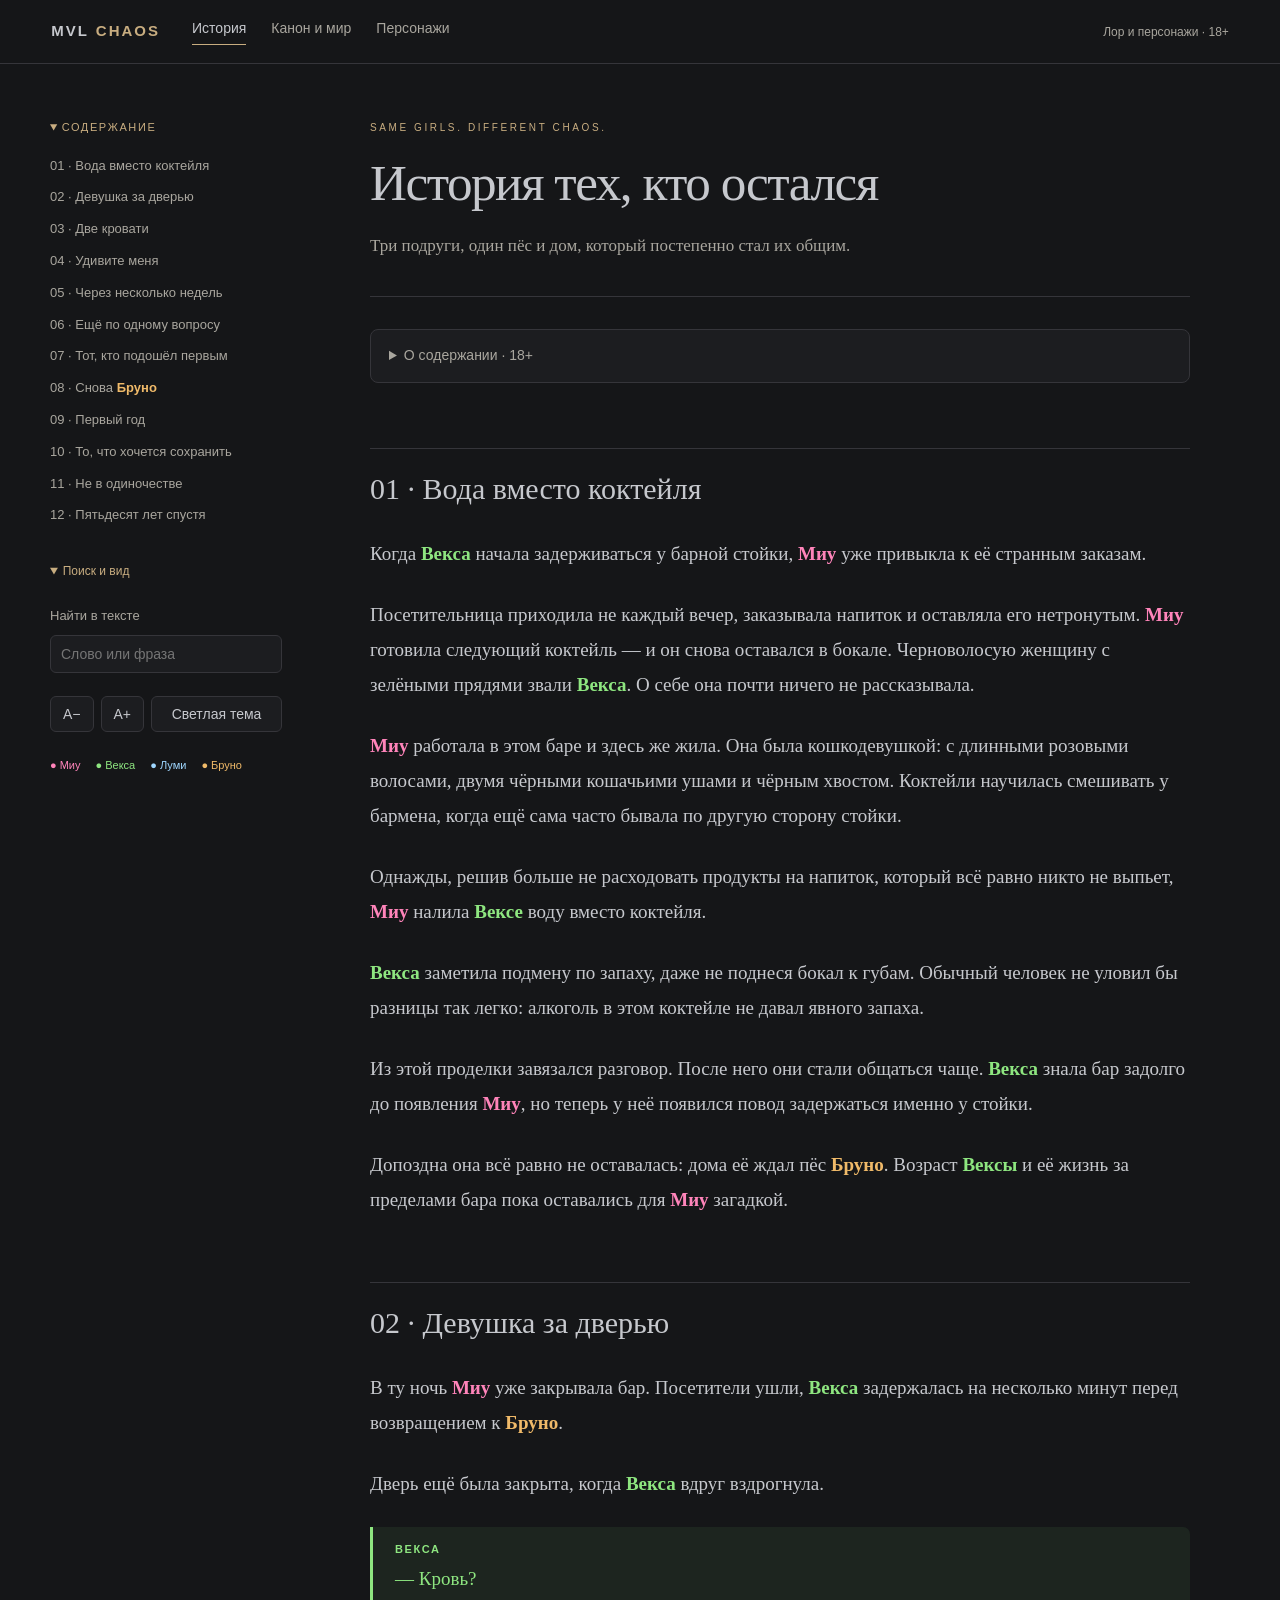
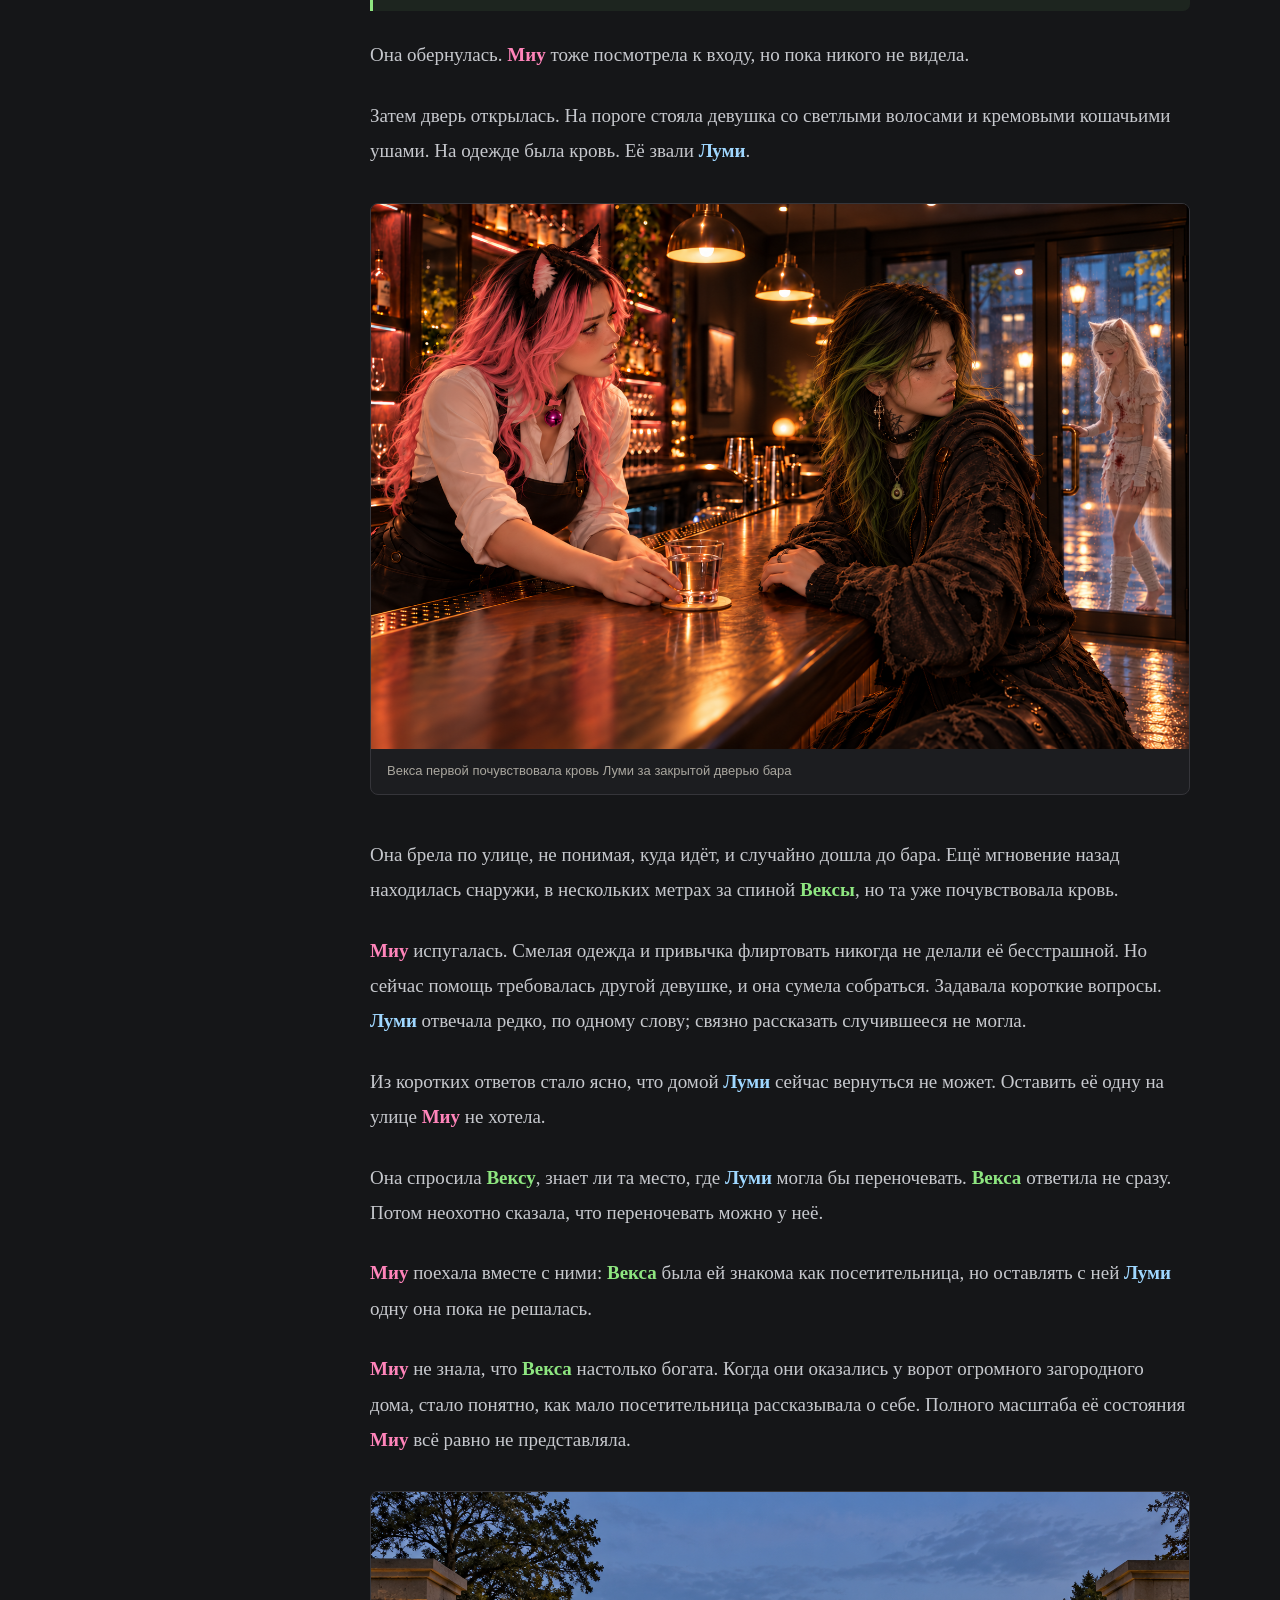
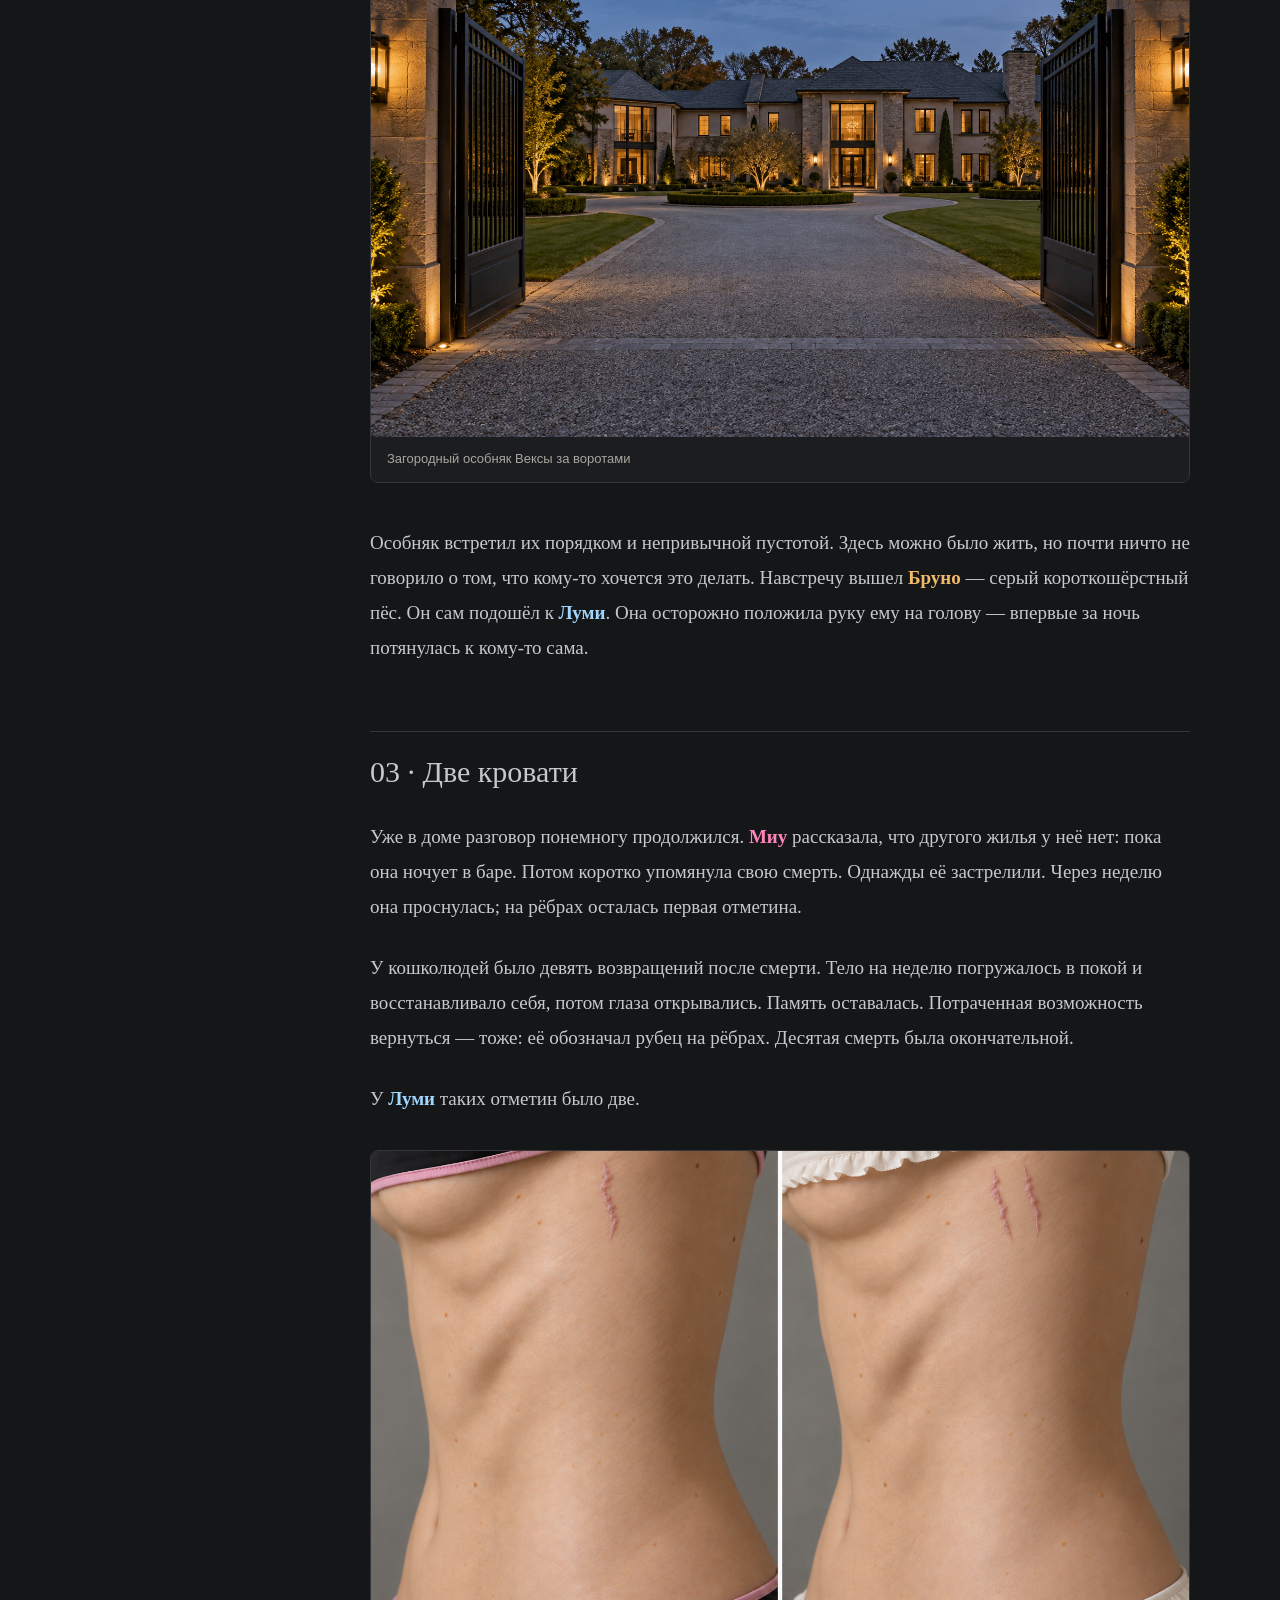
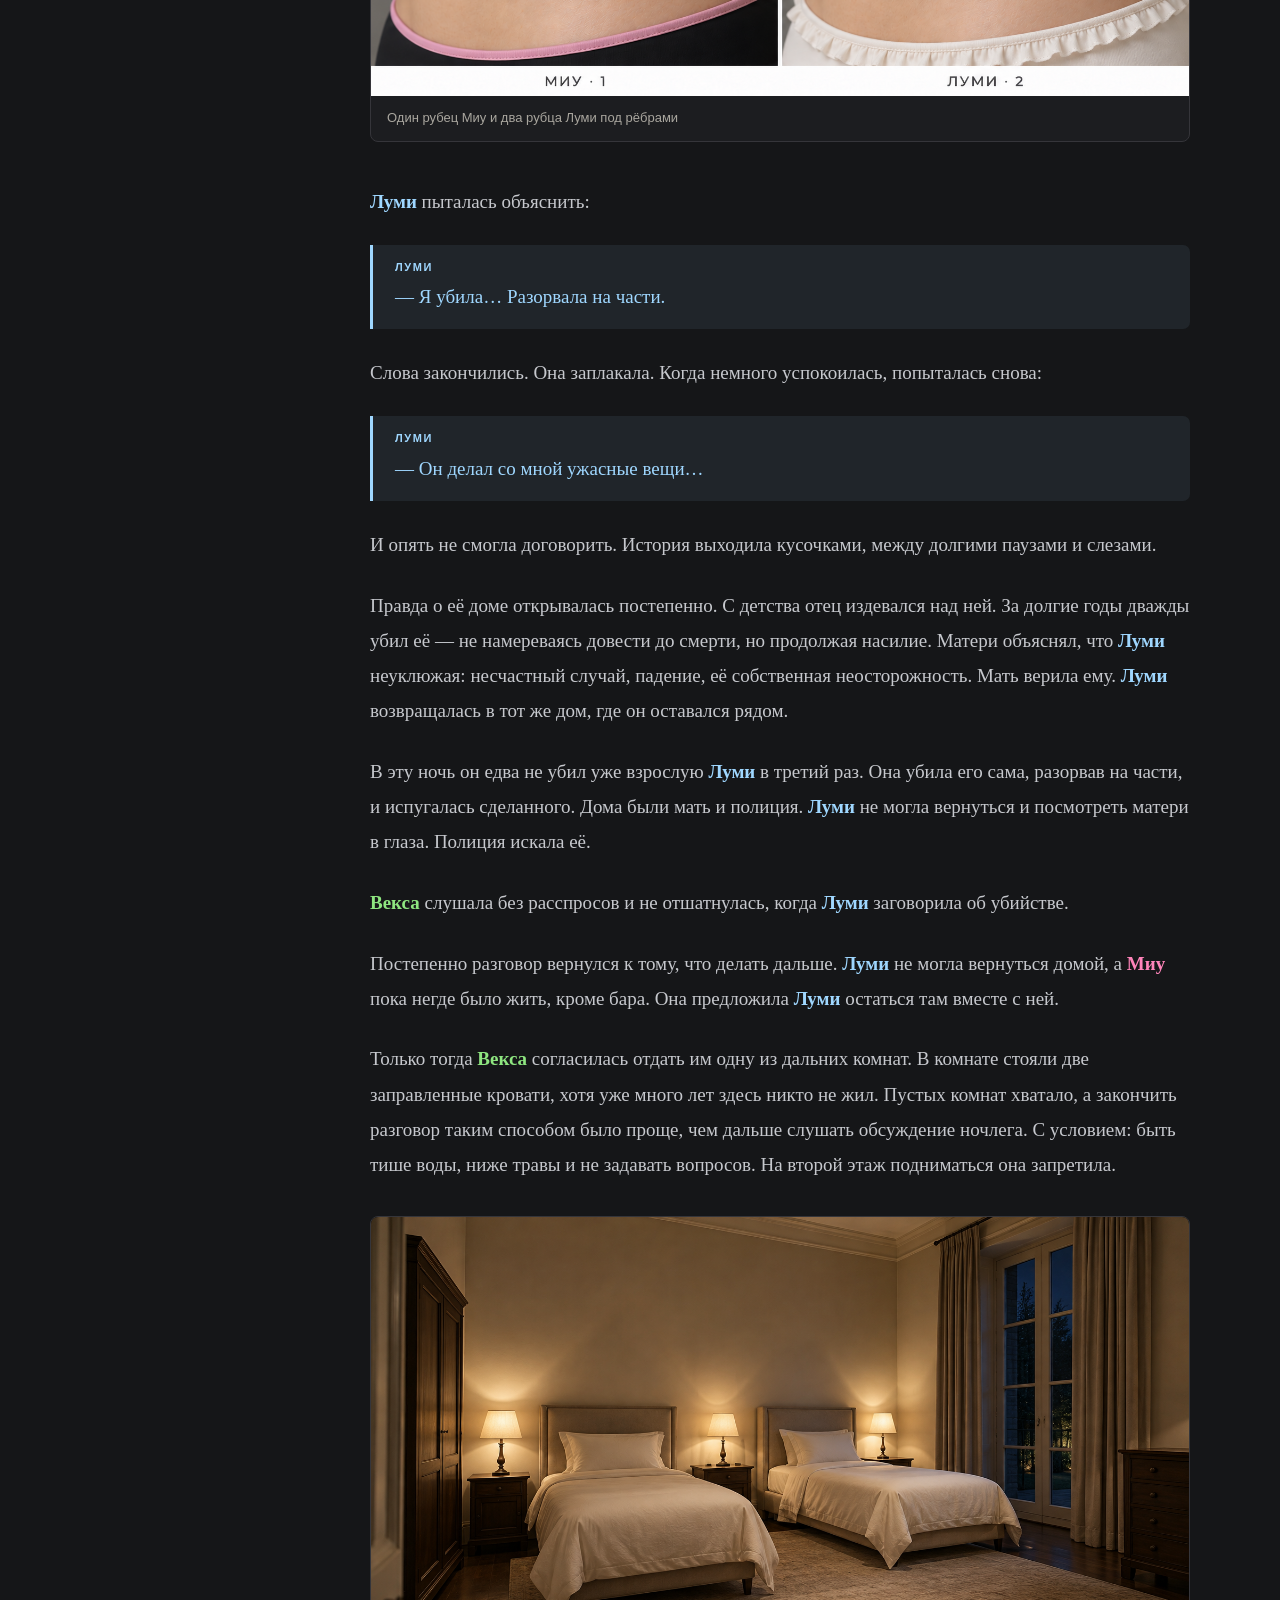
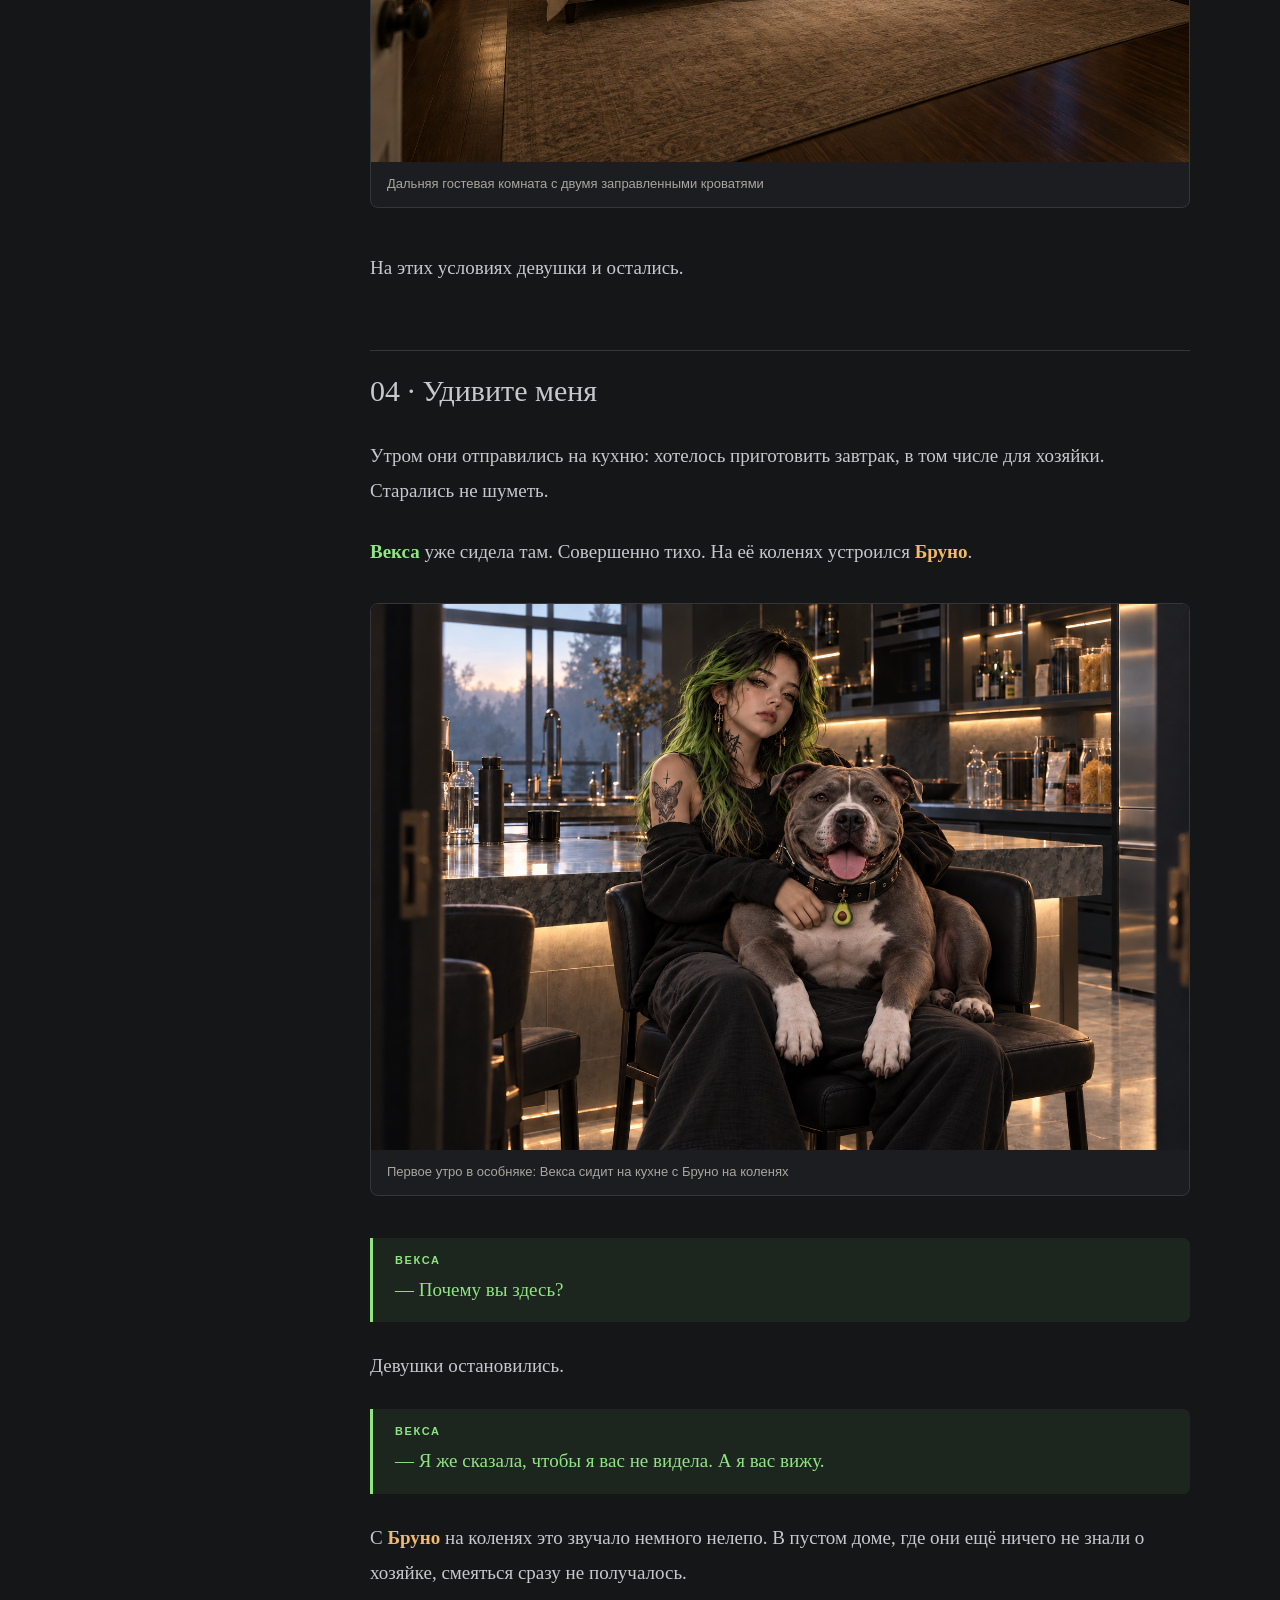
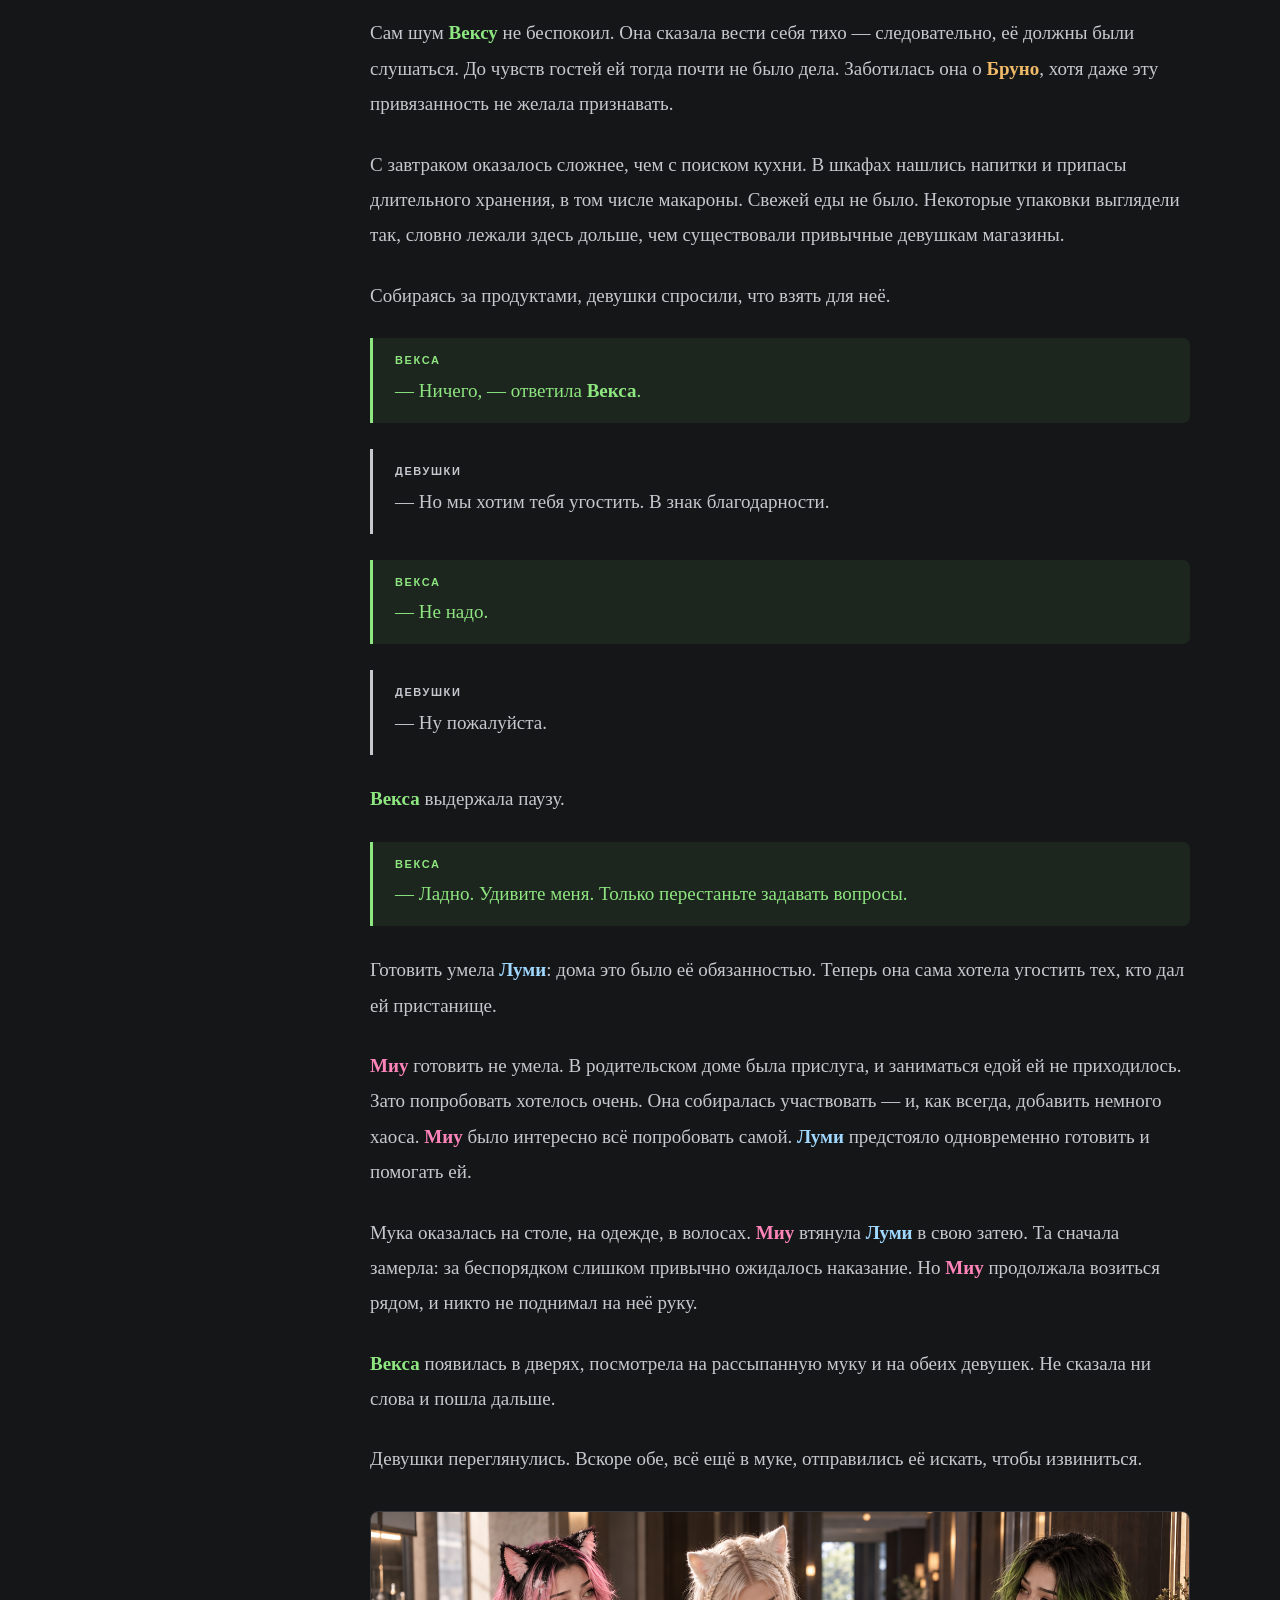
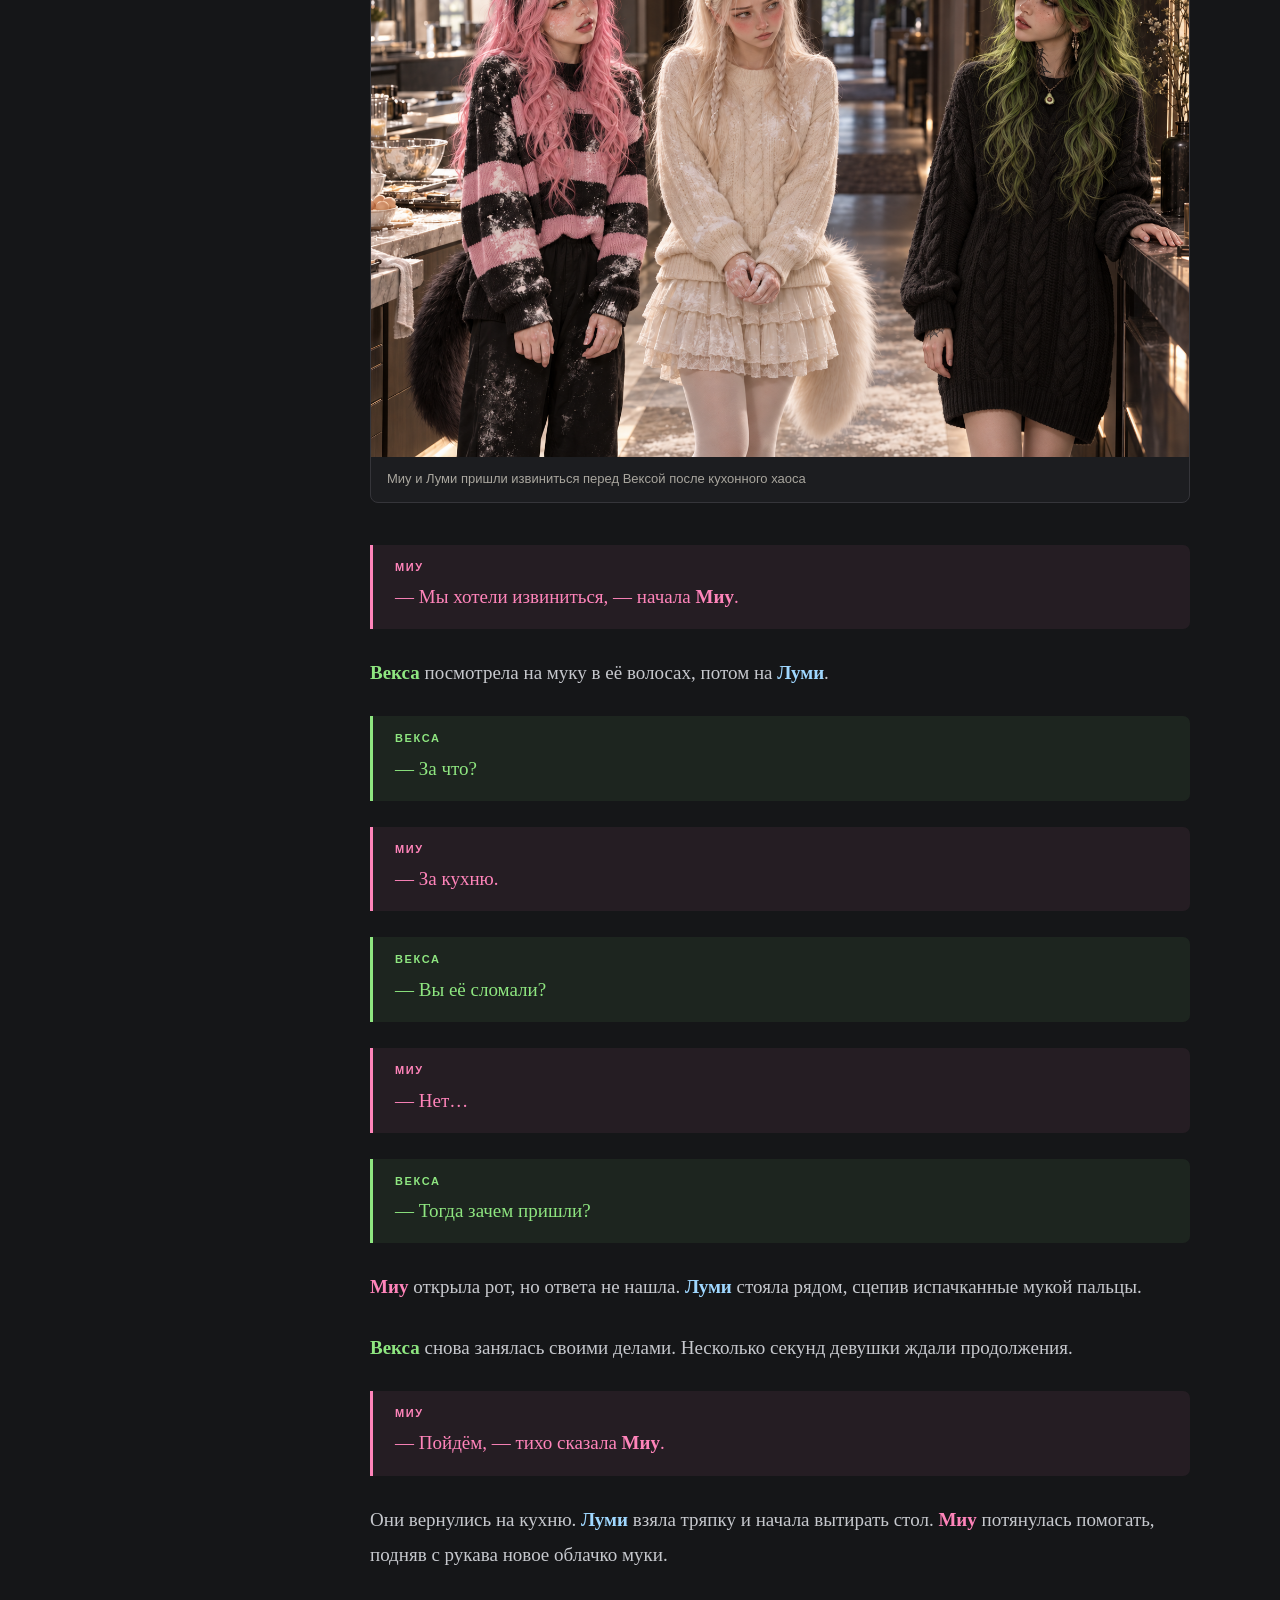
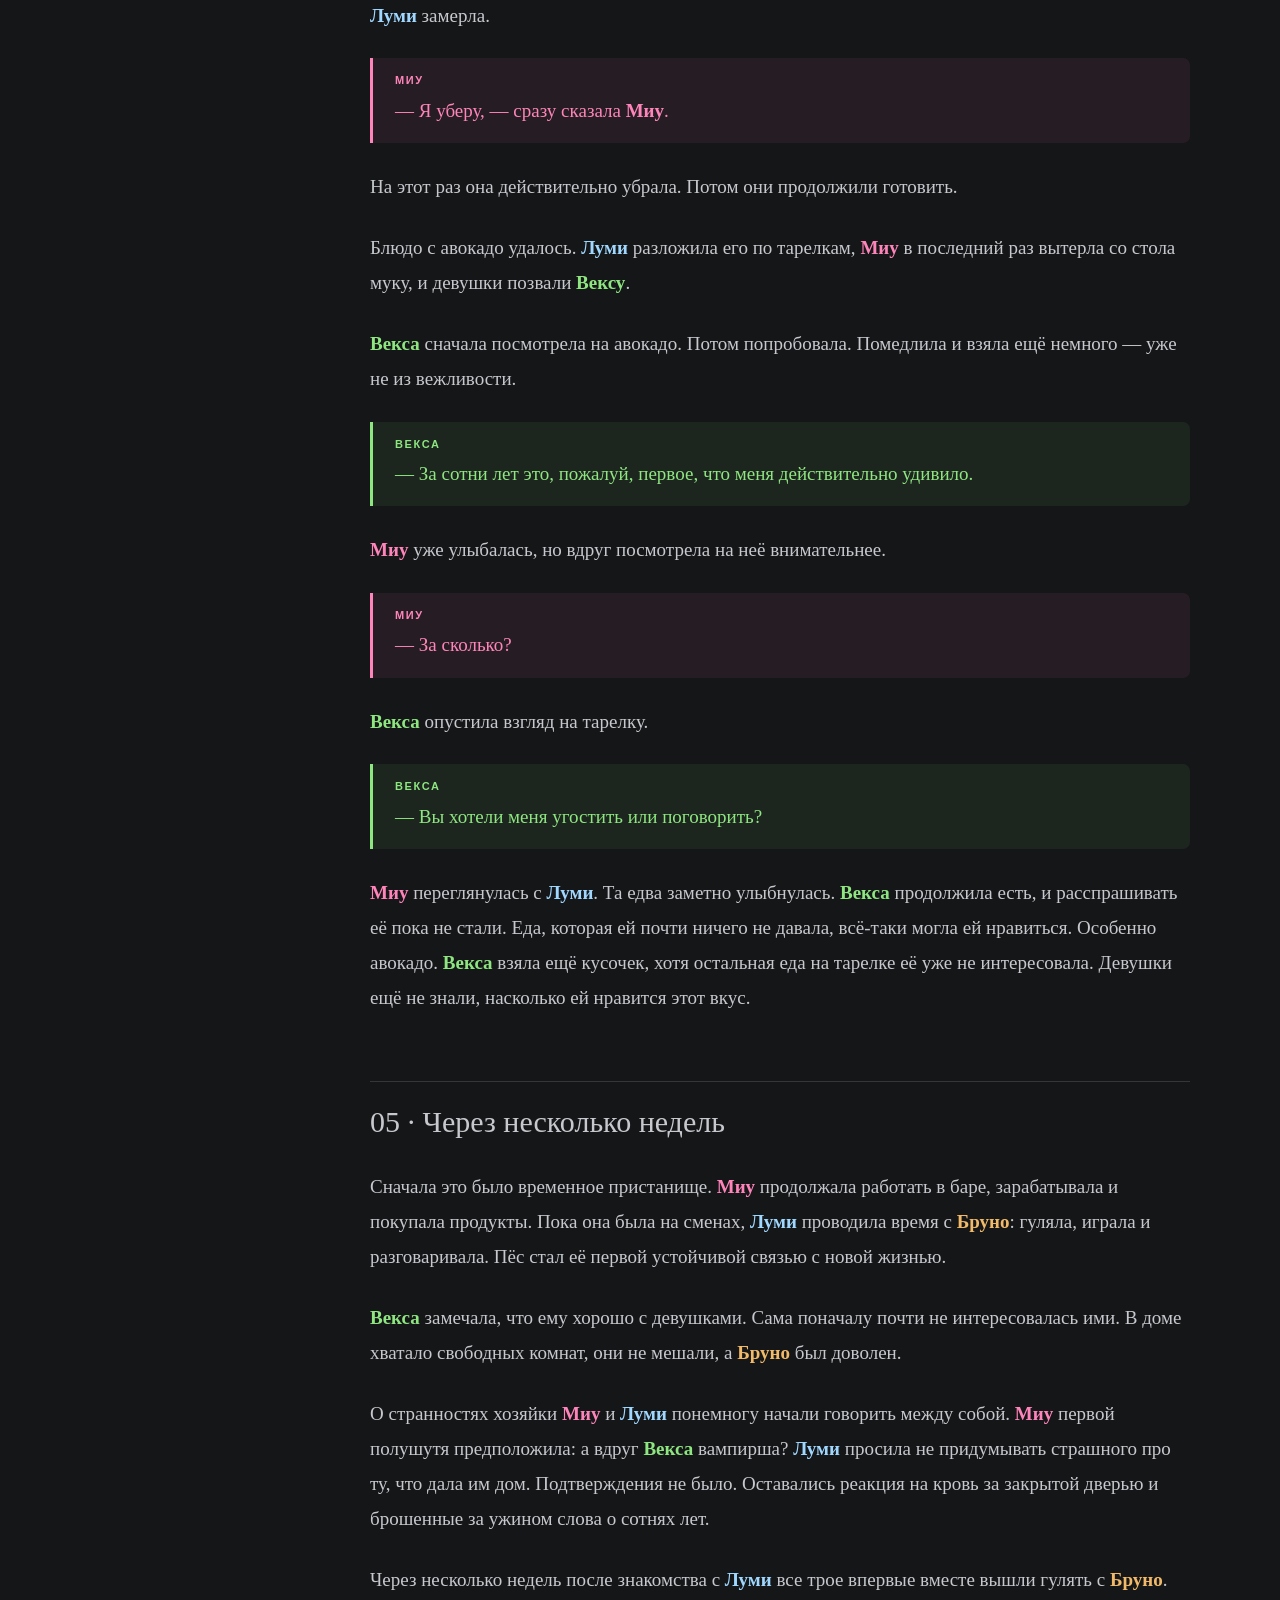
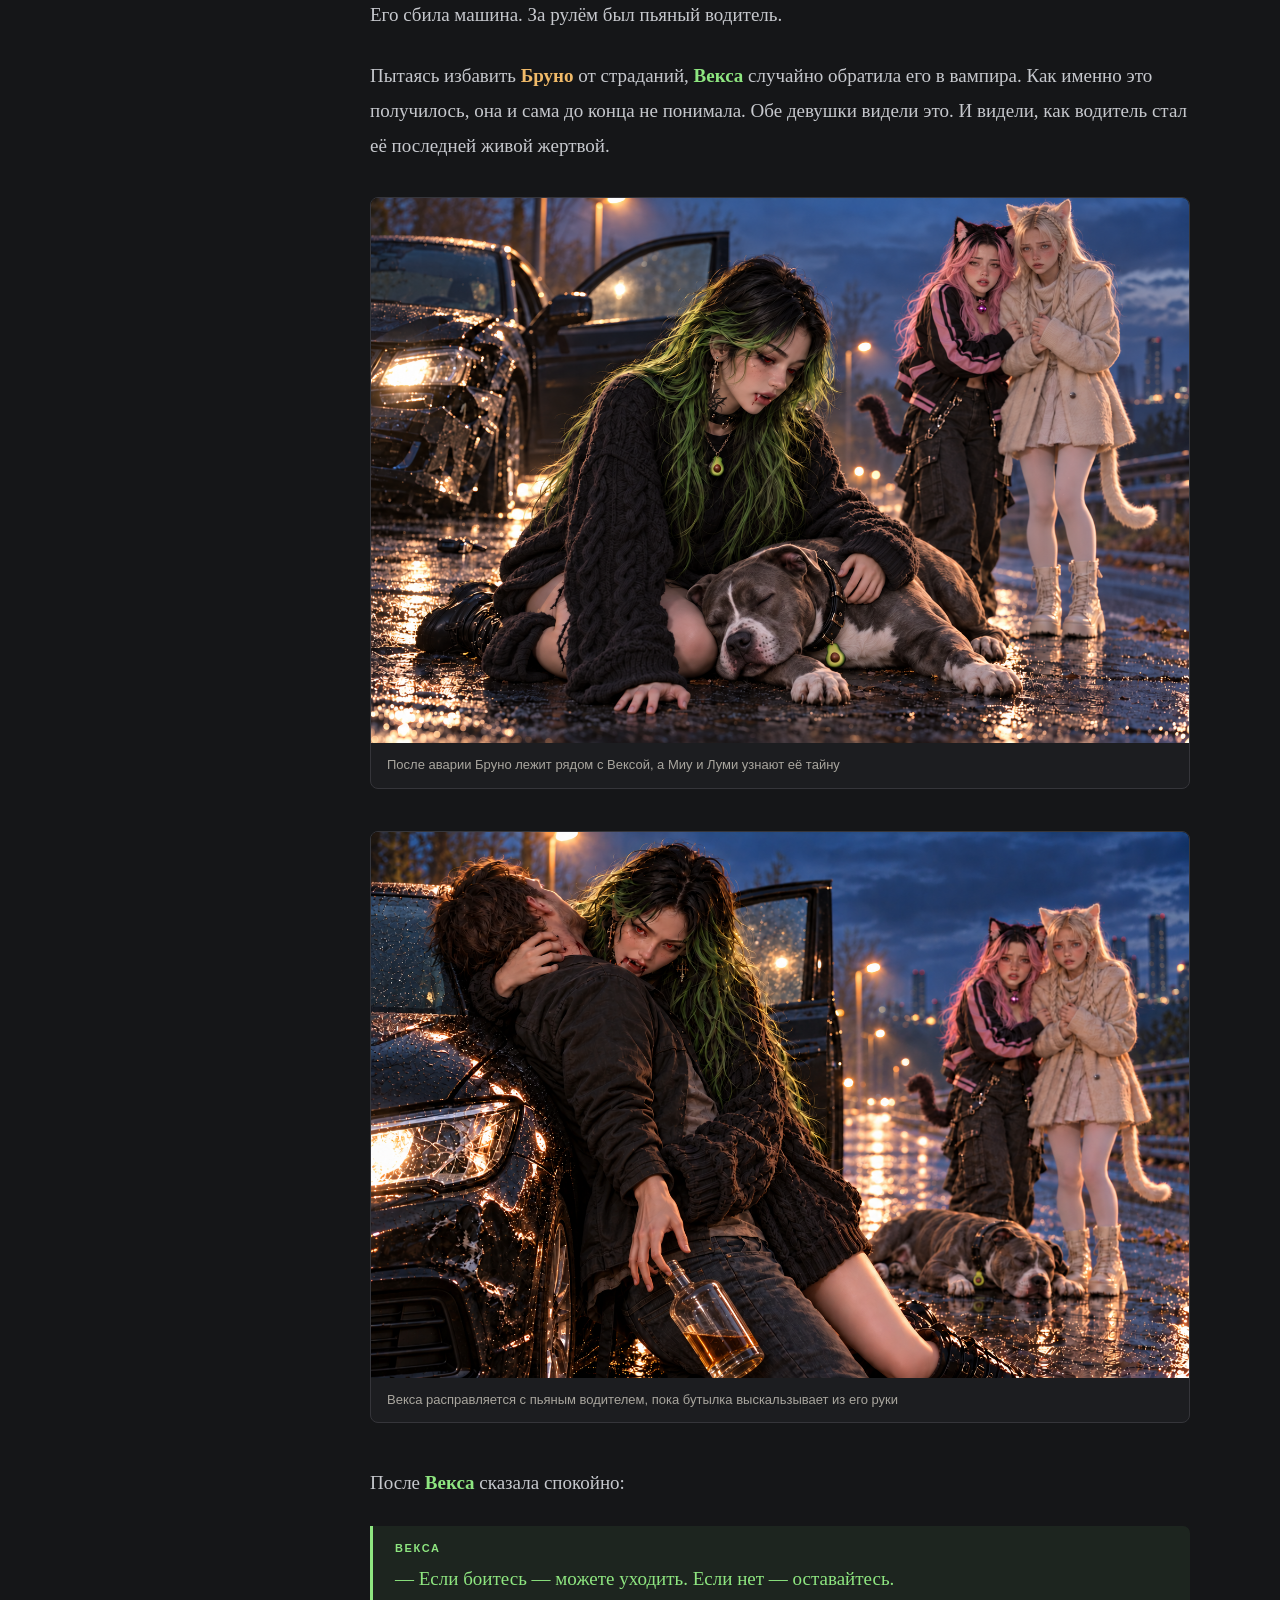
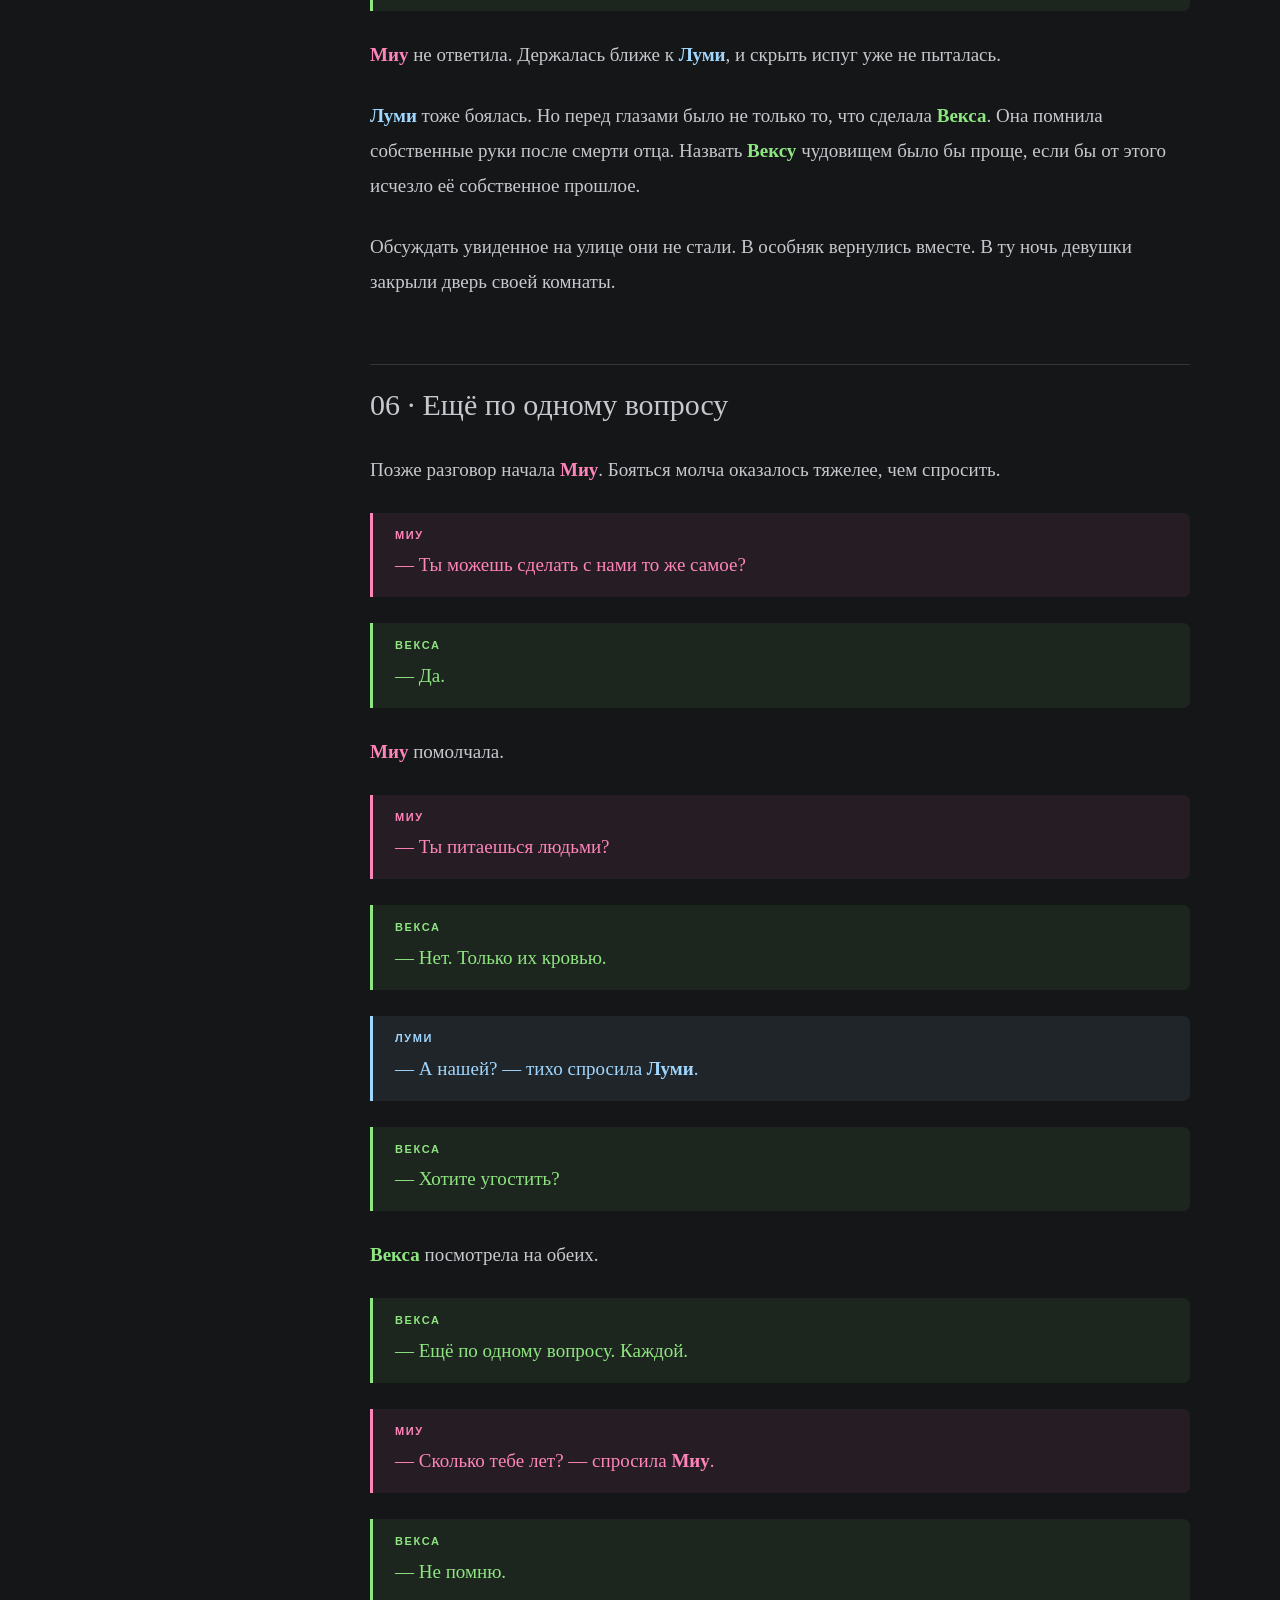
==== commit 9896d947: "Publish approved lore fixes and full illustrations" ====
--- a/reader/index.html
+++ b/reader/index.html
@@ -135,6 +135,7 @@
 <p class=""><span class="character-name vexa">Векса</span> не помнила своего возраста. Когда-то годы имели названия и лица, но со временем их стало слишком много. Люди старели, исчезали, оставляли после себя вещи, которыми больше некому было пользоваться. Сама она оставалась.</p>
 <p class="">Она питалась людьми. За её плечами было множество смертей, и однажды после очередной из них <span class="character-name vexa">Векса</span> села в переулке и заплакала. Тогда к ней подбежал пёс. Он не знал, кого следовало бояться, и начал слизывать слёзы с её лица.</p>
 <p class="">Так появился <span class="character-name bruno">Бруно</span>.</p>
+<figure class="story-illustration"><a href="illustrations/first-meeting-bruno.png" target="_blank" rel="noopener"><img src="illustrations/first-meeting-bruno.png" alt="Бруно впервые подходит к плачущей Вексе в ночном переулке" loading="lazy"></a><figcaption>Бруно впервые подходит к плачущей Вексе в ночном переулке</figcaption></figure>
 <p class=""><span class="character-name vexa">Векса</span> купила ему всё необходимое. В её жизни появились прогулки, миски и обязательство возвращаться домой. <span class="character-name bruno">Бруно</span> ждал её, и это простое обстоятельство постепенно изменило устройство её вечности.</p>
 <p class="">Особняк, в котором теперь жили девушки, принадлежал ей. Огромный, относительно современный дом за городом, ворота, своя территория и одна машина. Денег хватало на ремонт. Такой дом вызывал меньше вопросов, чем жильё, застывшее в чужой эпохе.</p>
 <p class="">Рабочие появлялись редко: им приходил заказ, но кто жил за воротами, они не знали. Необходимый порядок поддерживался, хотя дом оставался холодным и пустым. Только уголок <span class="character-name bruno">Бруно</span> в спальне <span class="character-name vexa">Вексы</span> был всегда ухожен — миски, лежанки, игрушки. До появления девушек только этот уголок выглядел так, будто его обустраивали с любовью.</p>
@@ -169,6 +170,7 @@
 <h2 id="section-10">10 · То, что хочется сохранить</h2>
 <p class="">На одном из походов за одеждой <span class="character-name lumi">Луми</span> выбрала короткий топ с открытым животом. Дома ей такое запрещали. Теперь ткань не закрывала два рубца на рёбрах. Люди знали, что означают эти отметины. Почему они появились, <span class="character-name lumi">Луми</span> рассказывать каждому не собиралась.</p>
 <p class="">Однажды она вскользь упомянула, что всегда мечтала о фотоаппарате. Через несколько дней <span class="character-name vexa">Векса</span> вручила ей коробку. Праздника не было. <span class="character-name lumi">Луми</span> посмотрела на подарок, и у неё на глазах выступили слёзы. Она сказала, что не стоило, что не знает, чем сможет ответить за такую дорогую вещь. <span class="character-name vexa">Векса</span> велела об этом не думать: это всего лишь деньги. Если <span class="character-name lumi">Луми</span> нравится, ей не жалко.</p>
+<figure class="story-illustration"><a href="illustrations/camera-gift.png" target="_blank" rel="noopener"><img src="illustrations/camera-gift.png" alt="Векса дарит Луми первый профессиональный фотоаппарат, а Бруно с любопытством смотрит на подарок" loading="lazy"></a><figcaption>Векса дарит Луми первый профессиональный фотоаппарат, а Бруно с любопытством смотрит на подарок</figcaption></figure>
 <p class="">Сначала появились фотографии <span class="character-name bruno">Бруно</span>. Потом ещё фотографии <span class="character-name bruno">Бруно</span>. Очень много фотографий <span class="character-name bruno">Бруно</span>. Постепенно в кадре стали появляться подруги, а на прогулках <span class="character-name lumi">Луми</span> останавливалась ради природы и маленьких деталей, которые хотелось рассмотреть ближе. Особенно ей нравилась макросъёмка. Растения, иней и тени давали всё новые поводы остановиться. Неудачные кадры она спокойно удаляла и пробовала снова. Здесь ей не нужно было сразу всё делать правильно.</p>
 <p class="">Снимки она хранила в цифровом виде. Печатать и развешивать портреты подруг не решалась: боялась, что распоряжается их изображениями без разрешения.</p>
 <p class=""><span class="character-name miu">Миу</span> охотно позировала и умела растянуть один пробный снимок на целую фотосессию. <span class="character-name lumi">Луми</span> приходилось просить её постоять спокойно. <span class="character-name vexa">Векса</span> тоже не возражала против камеры. На снимках она была рядом с подругами. Эти фотографии сохраняли то, что для <span class="character-name vexa">Вексы</span> было особенно важно, — память о близких.</p>
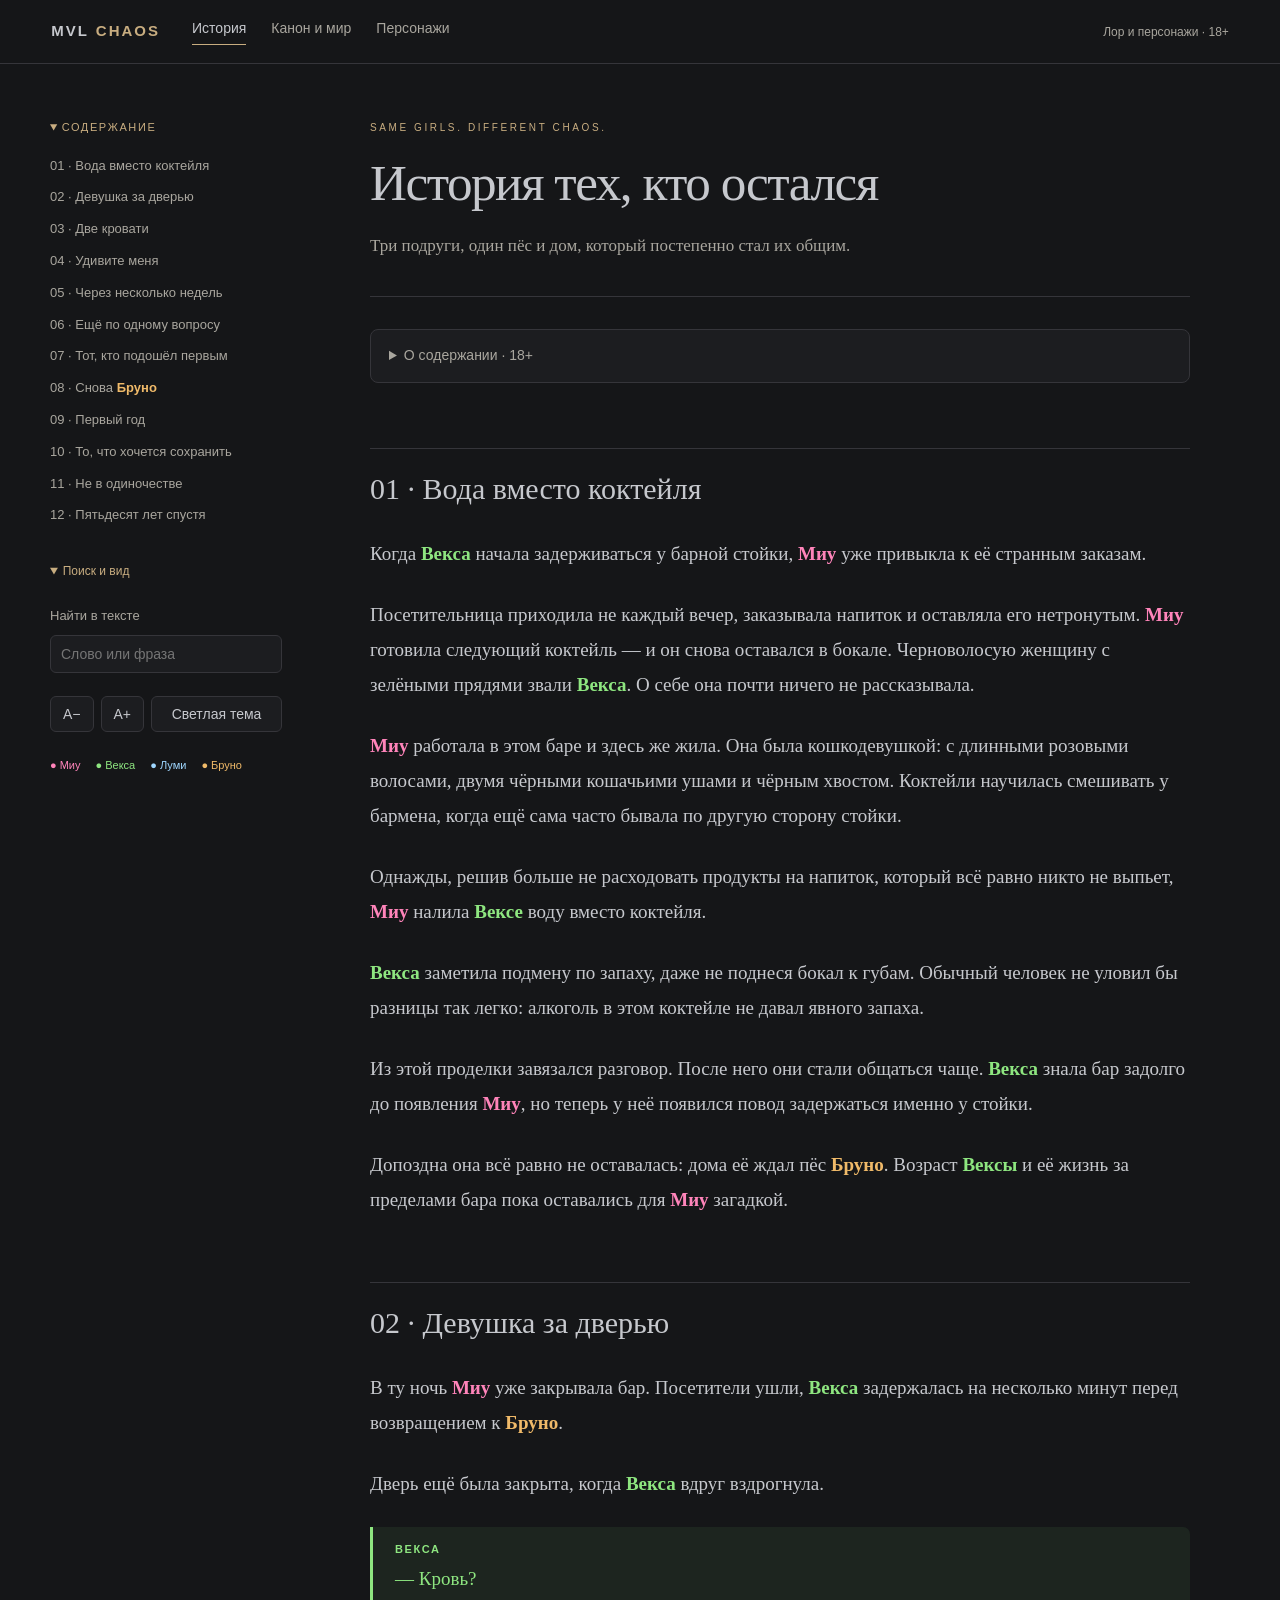
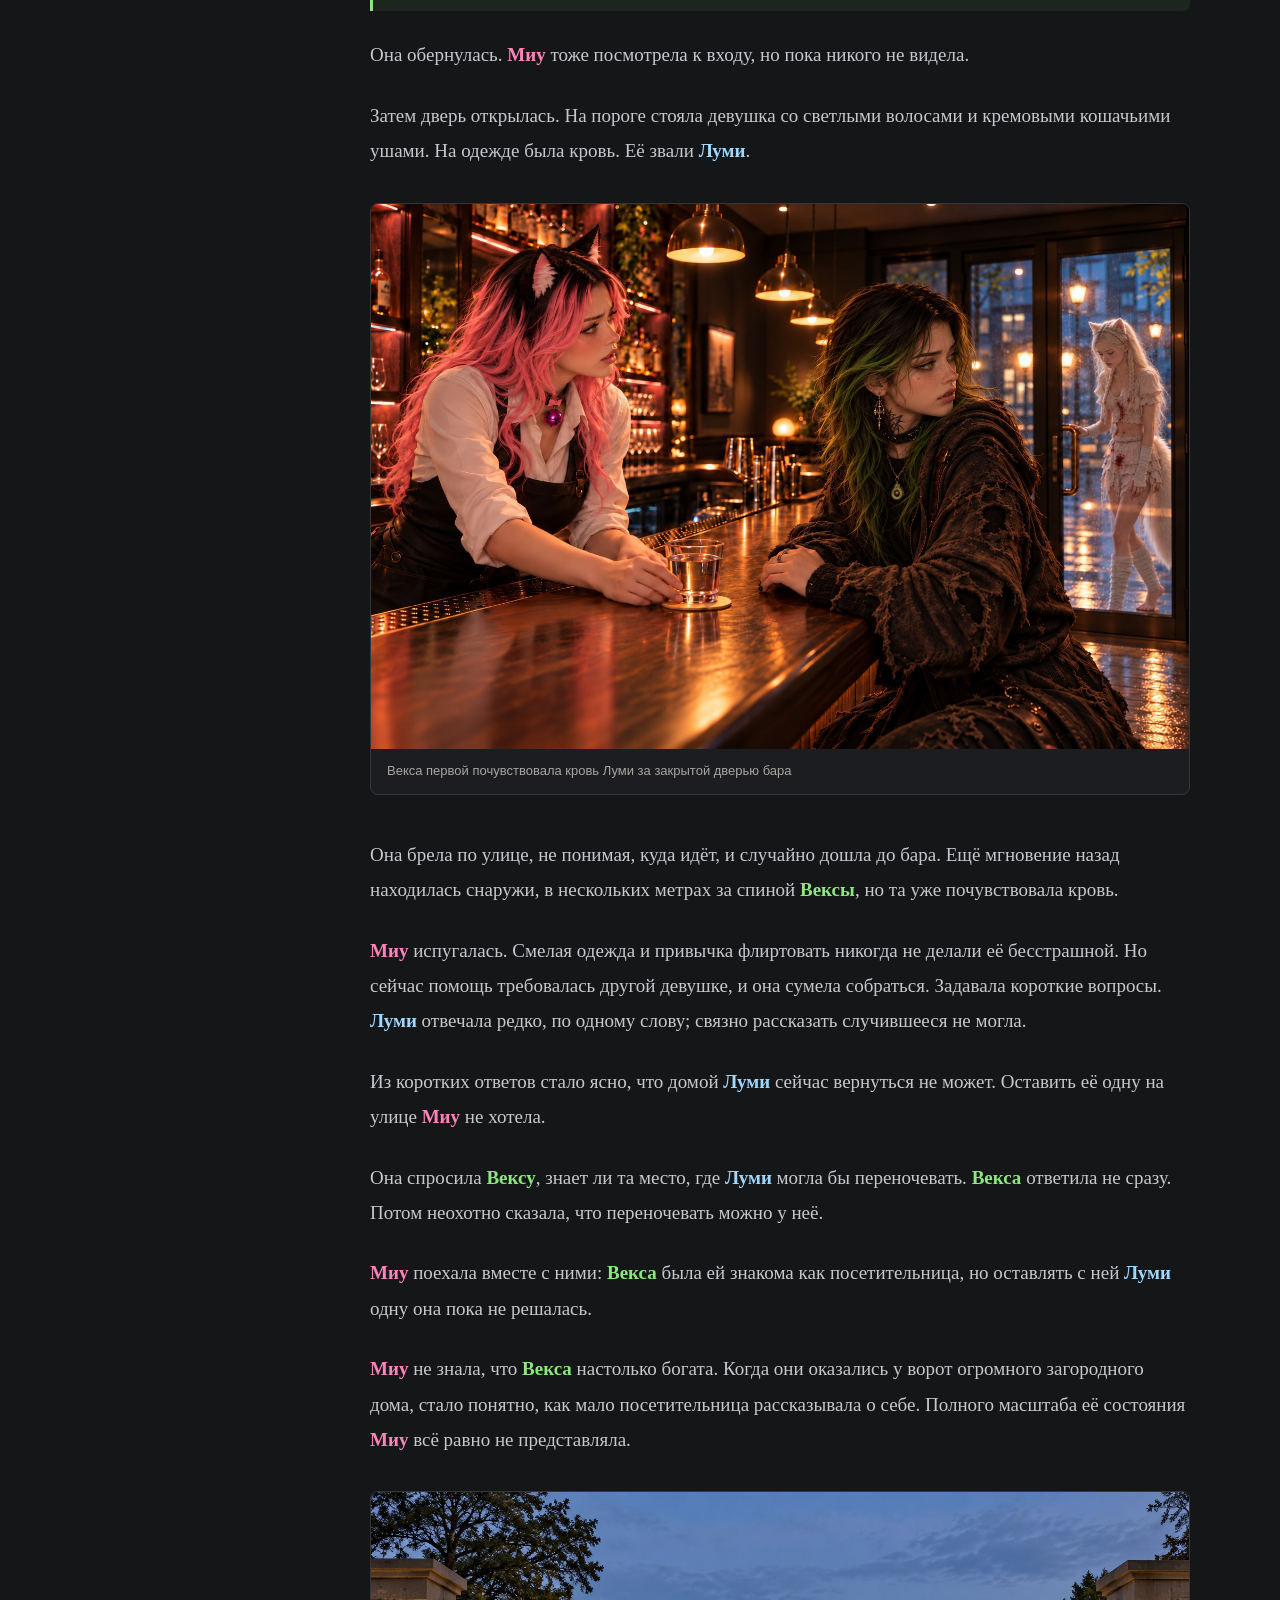
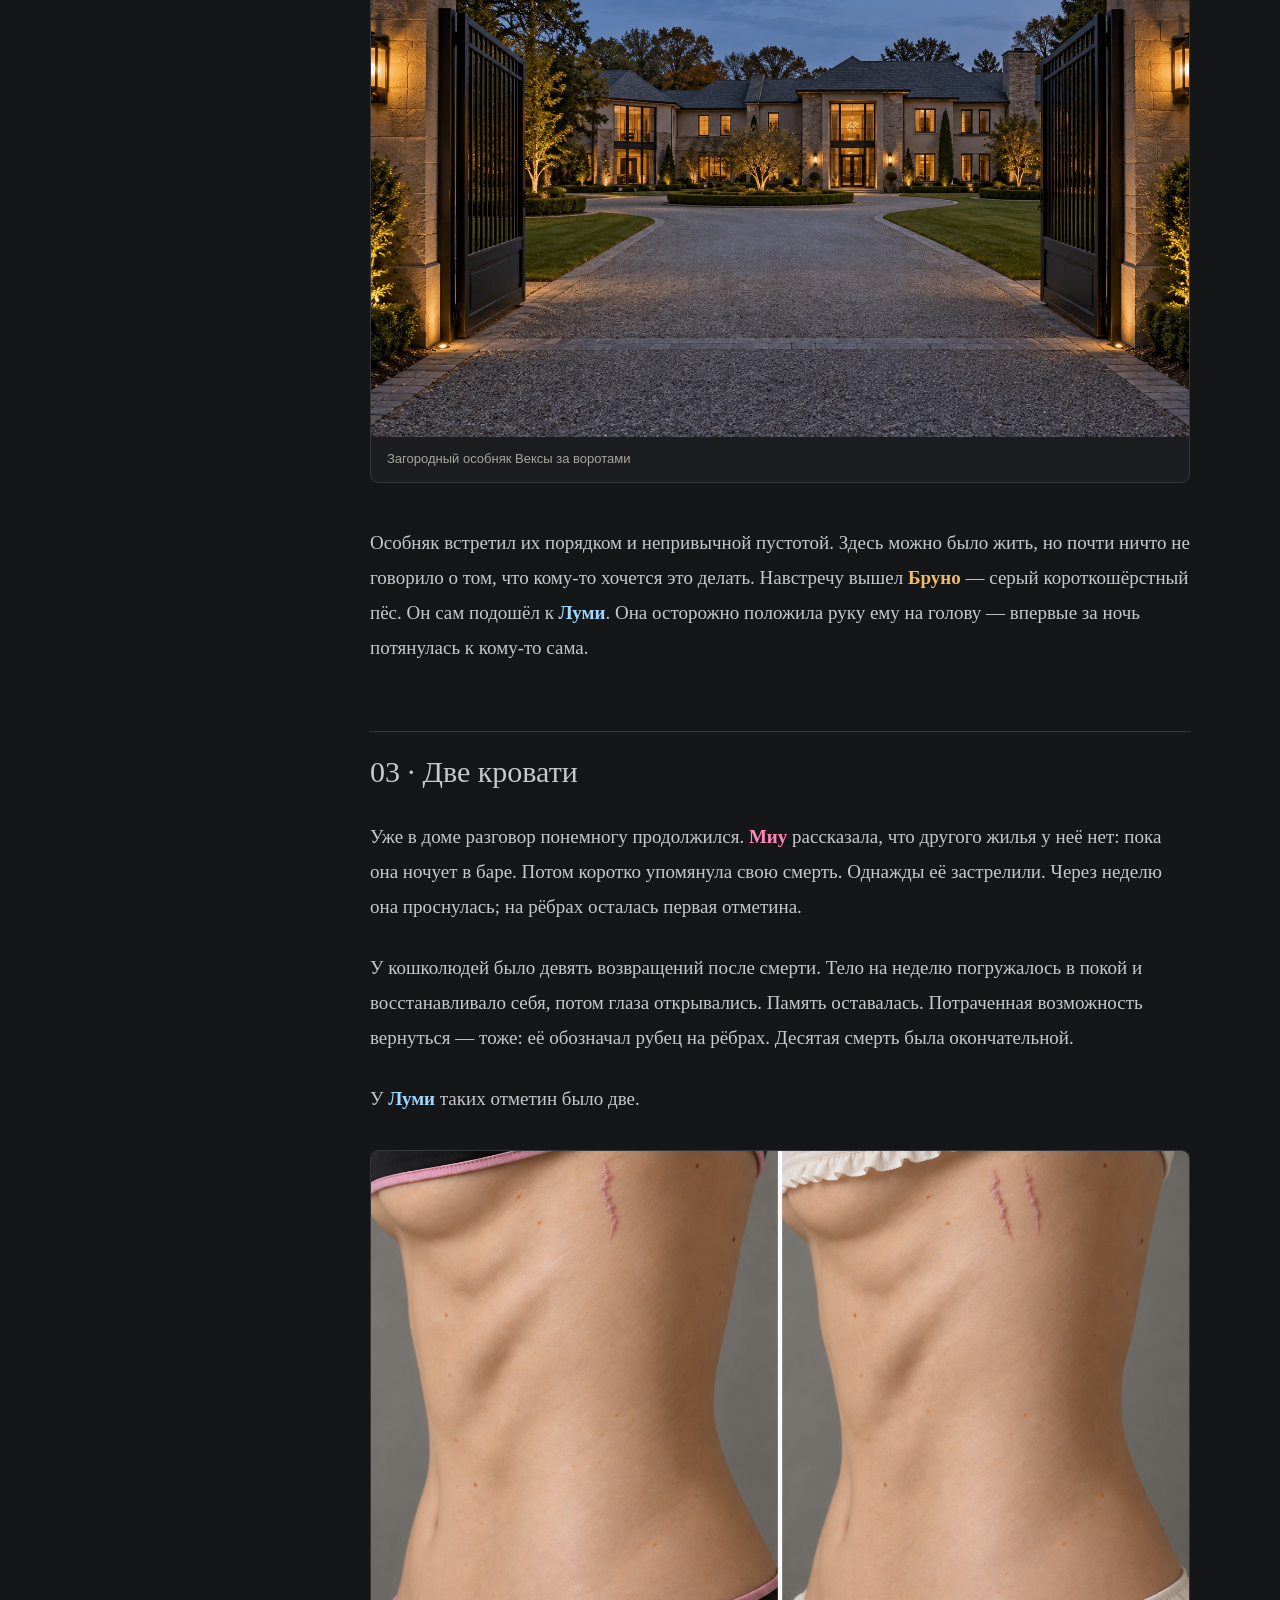
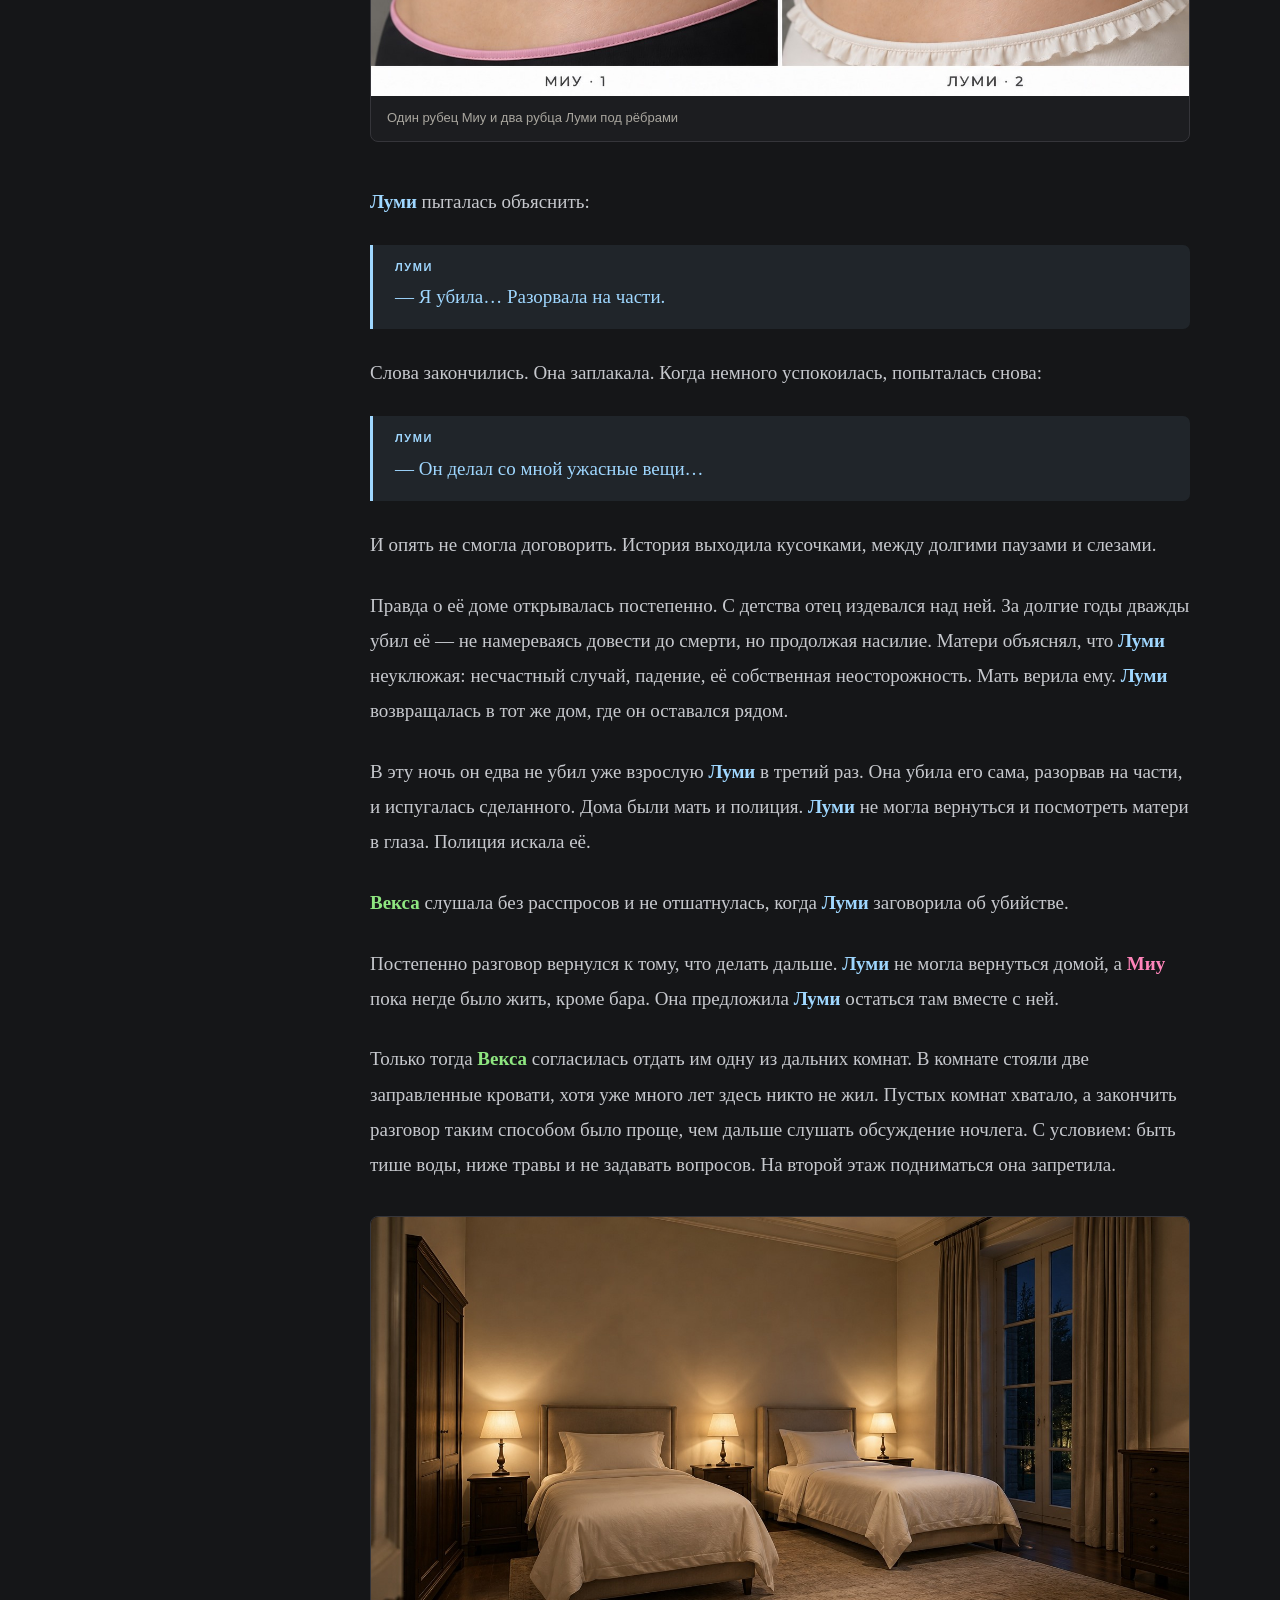
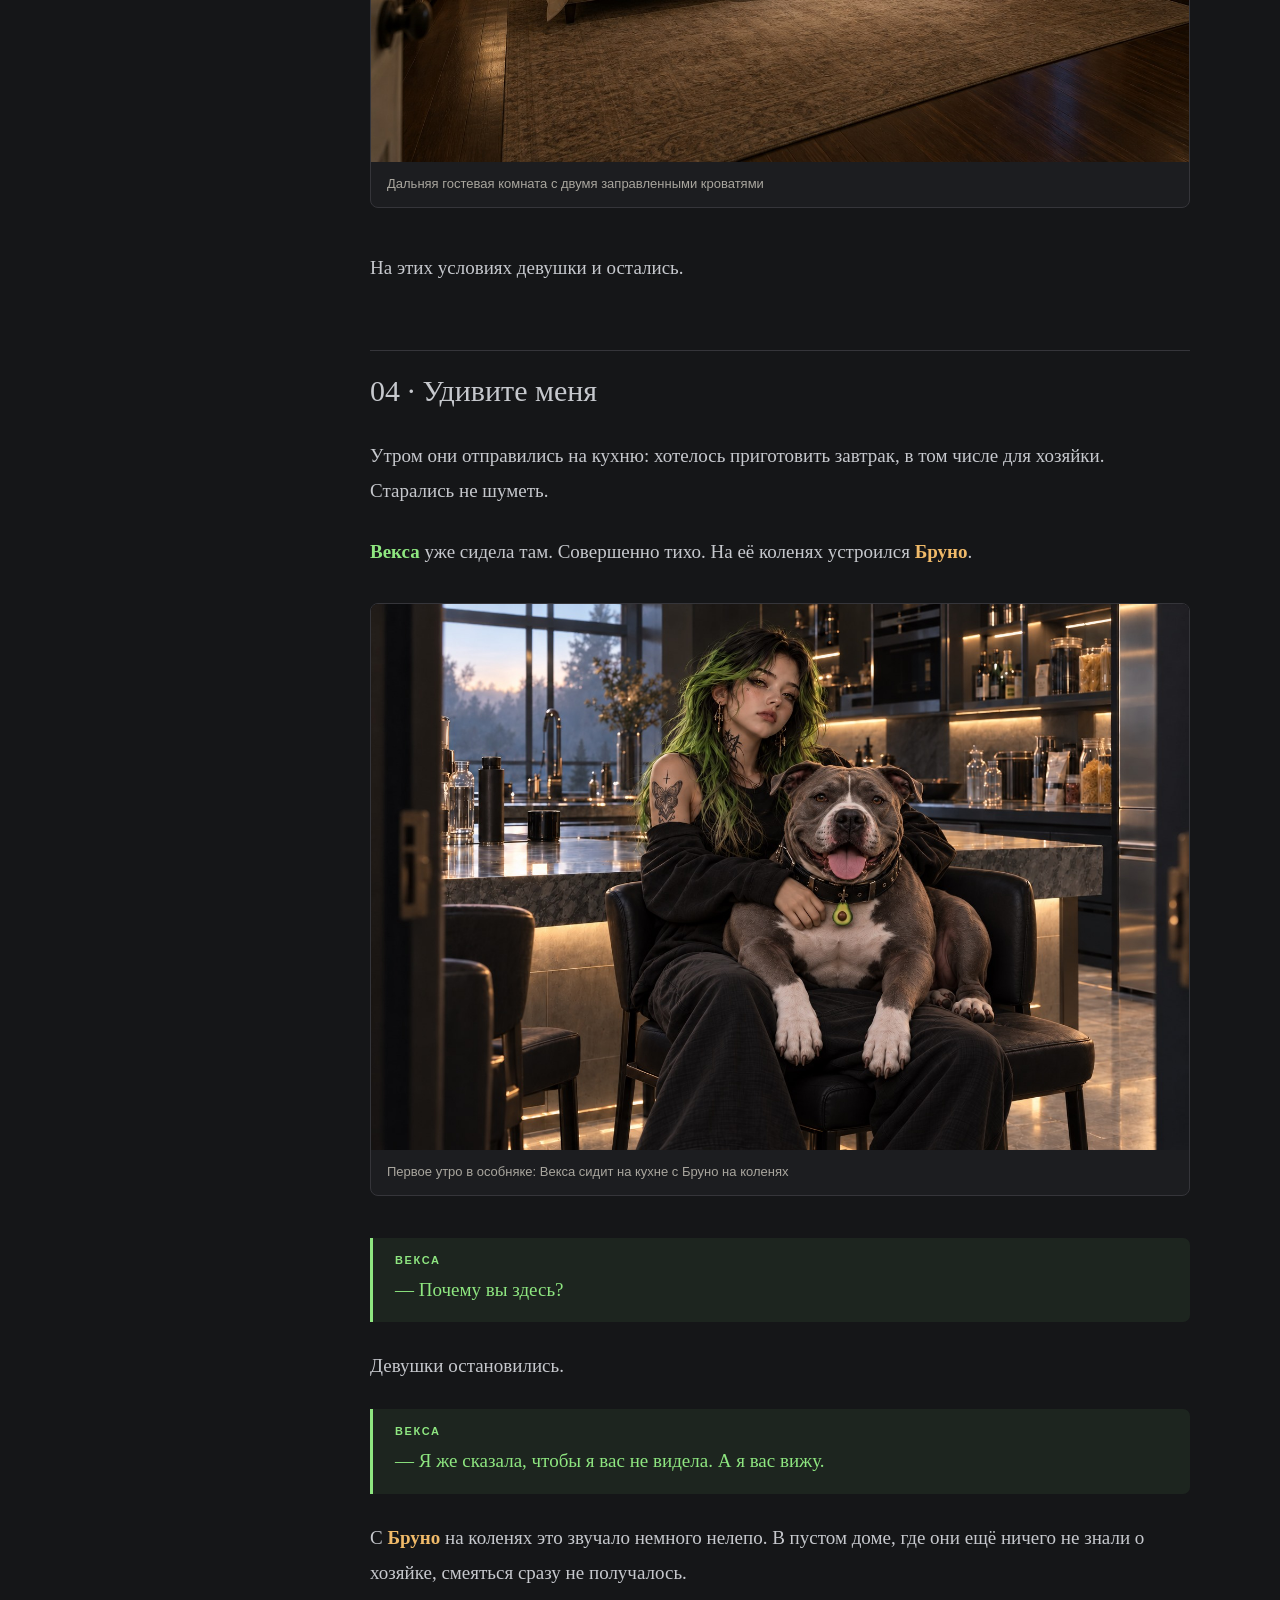
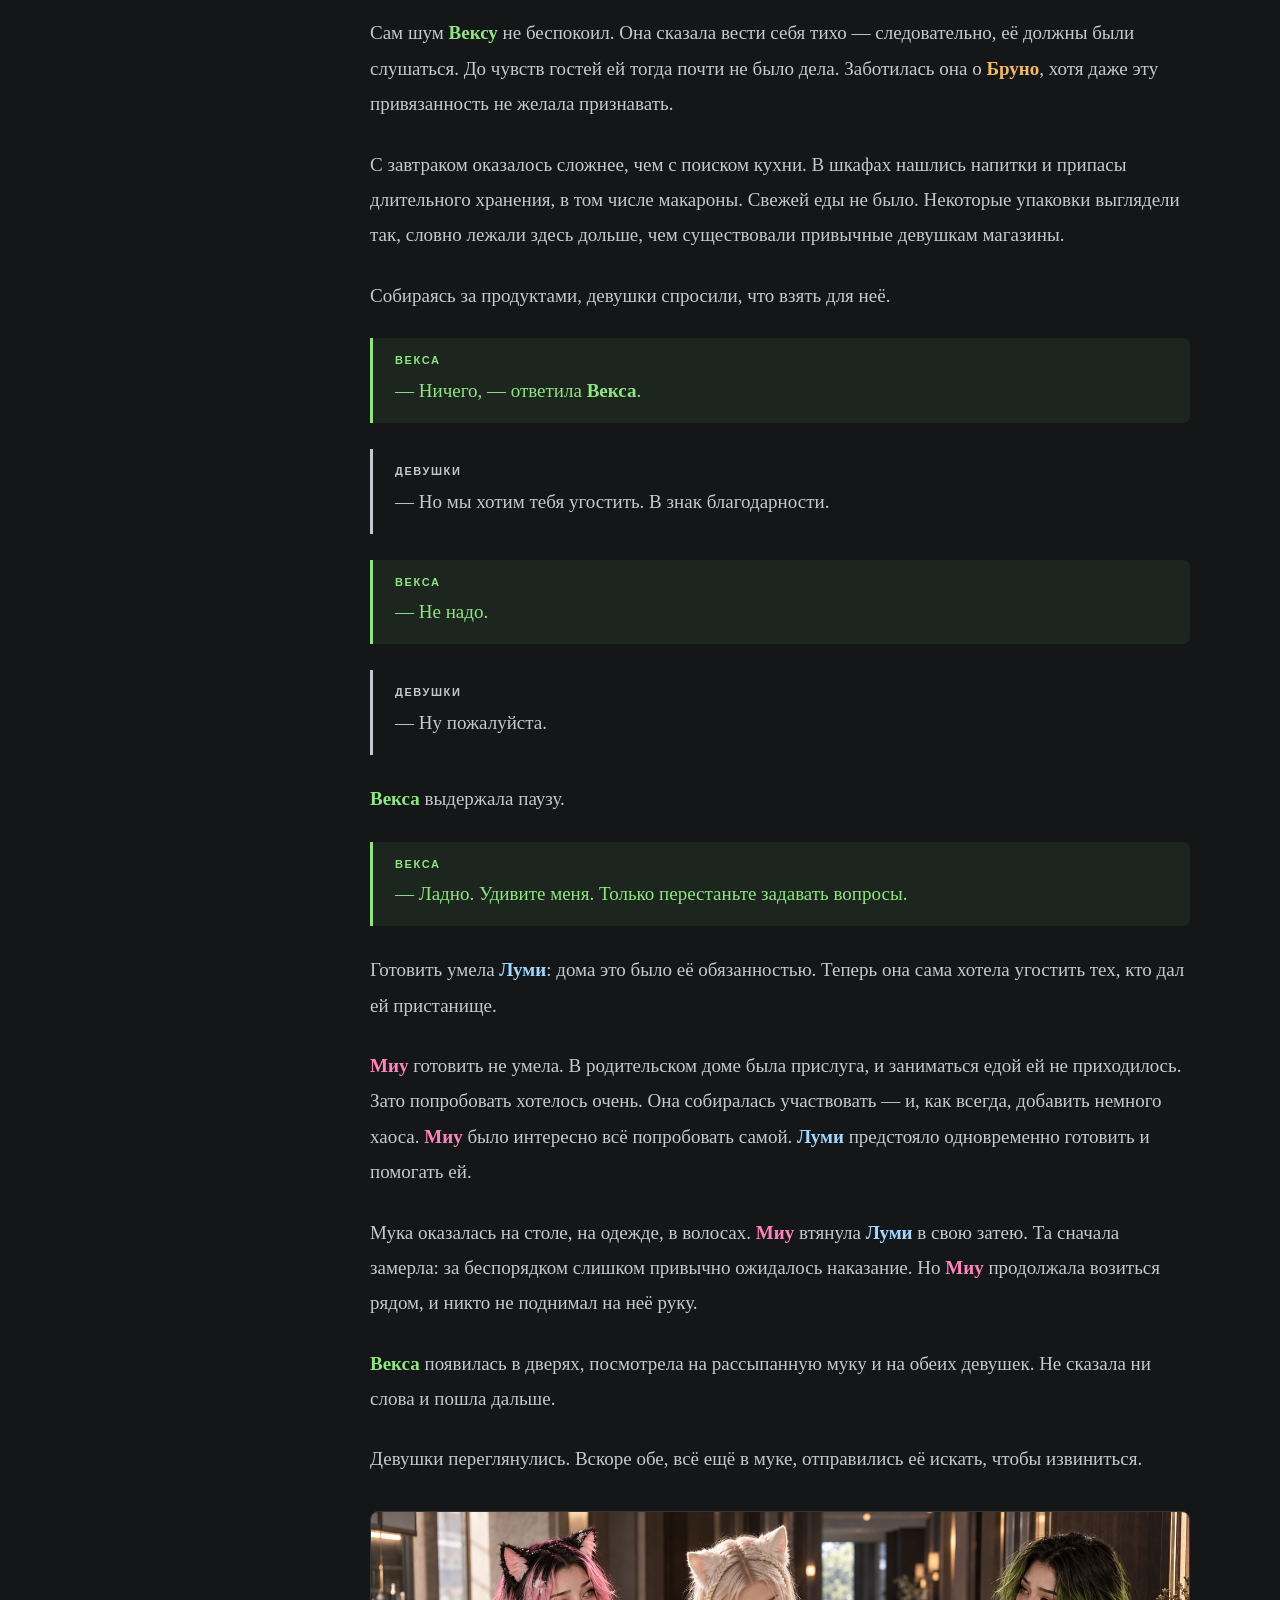
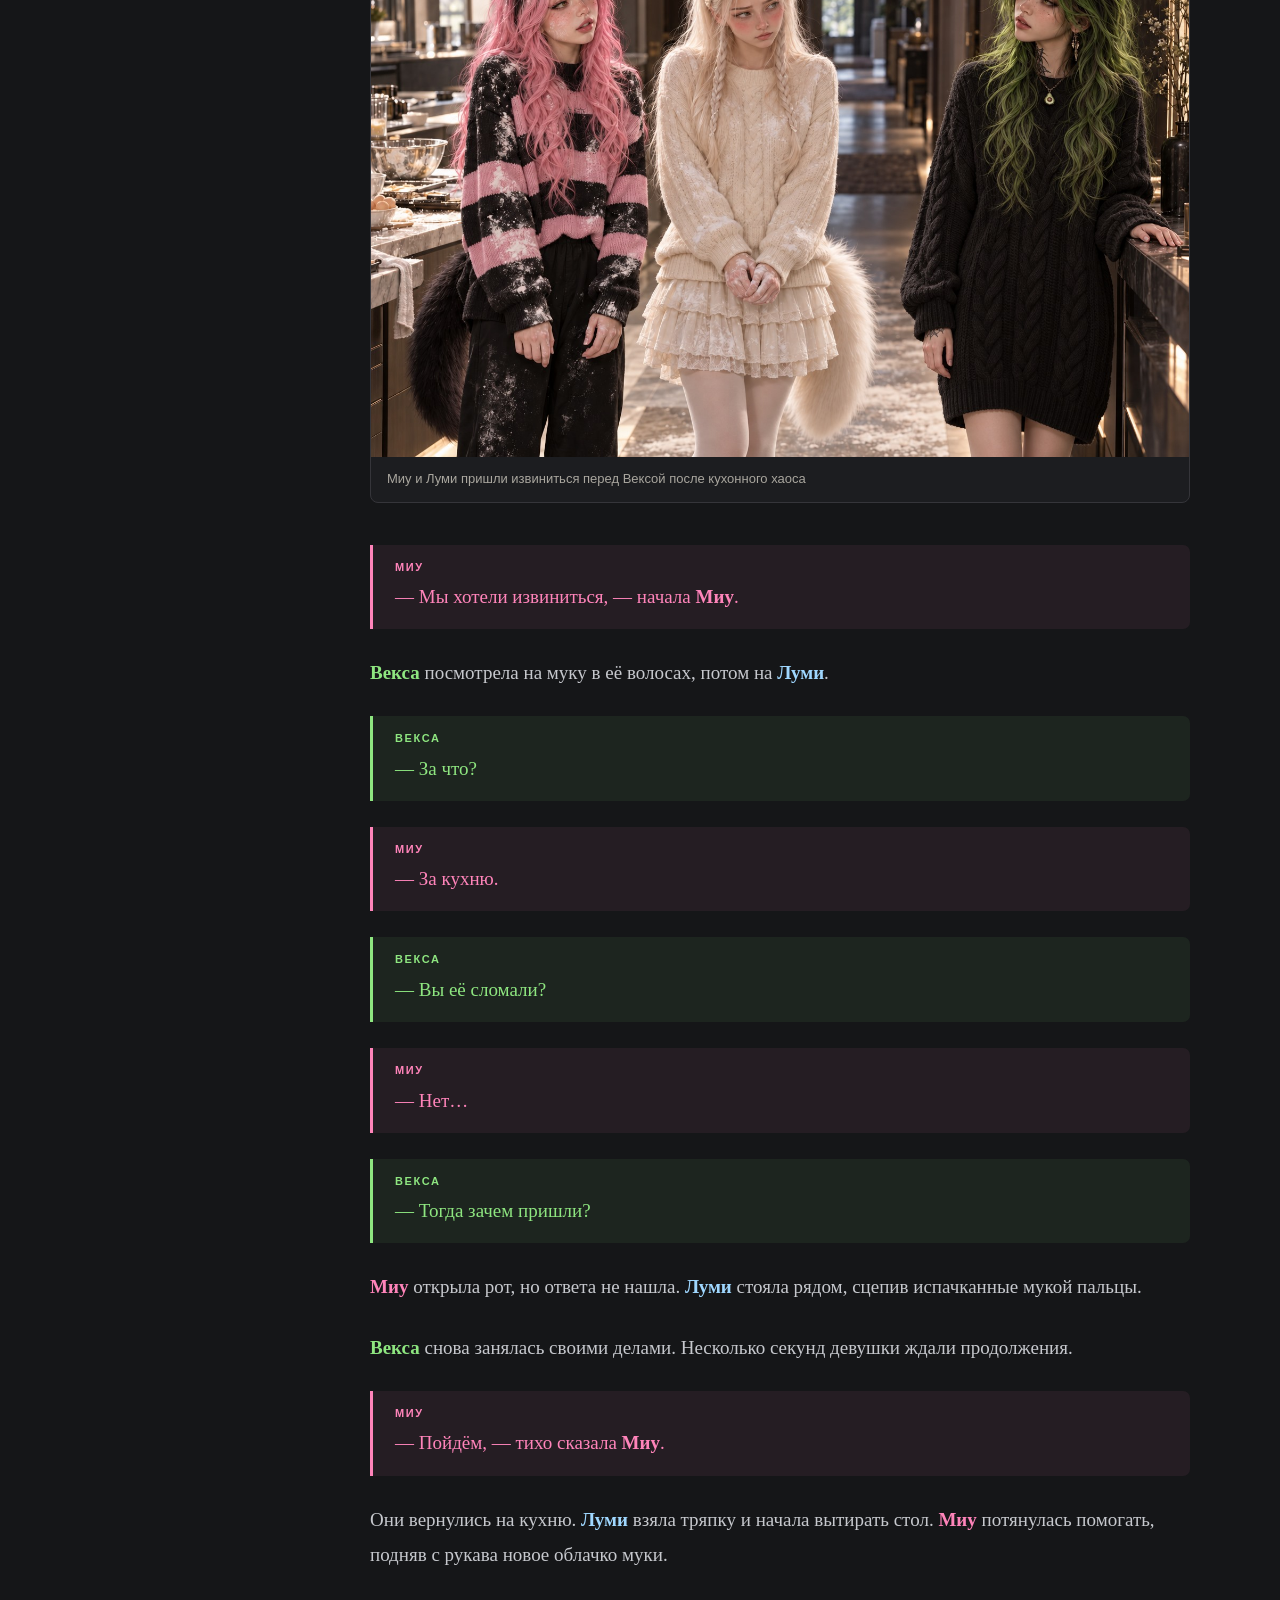
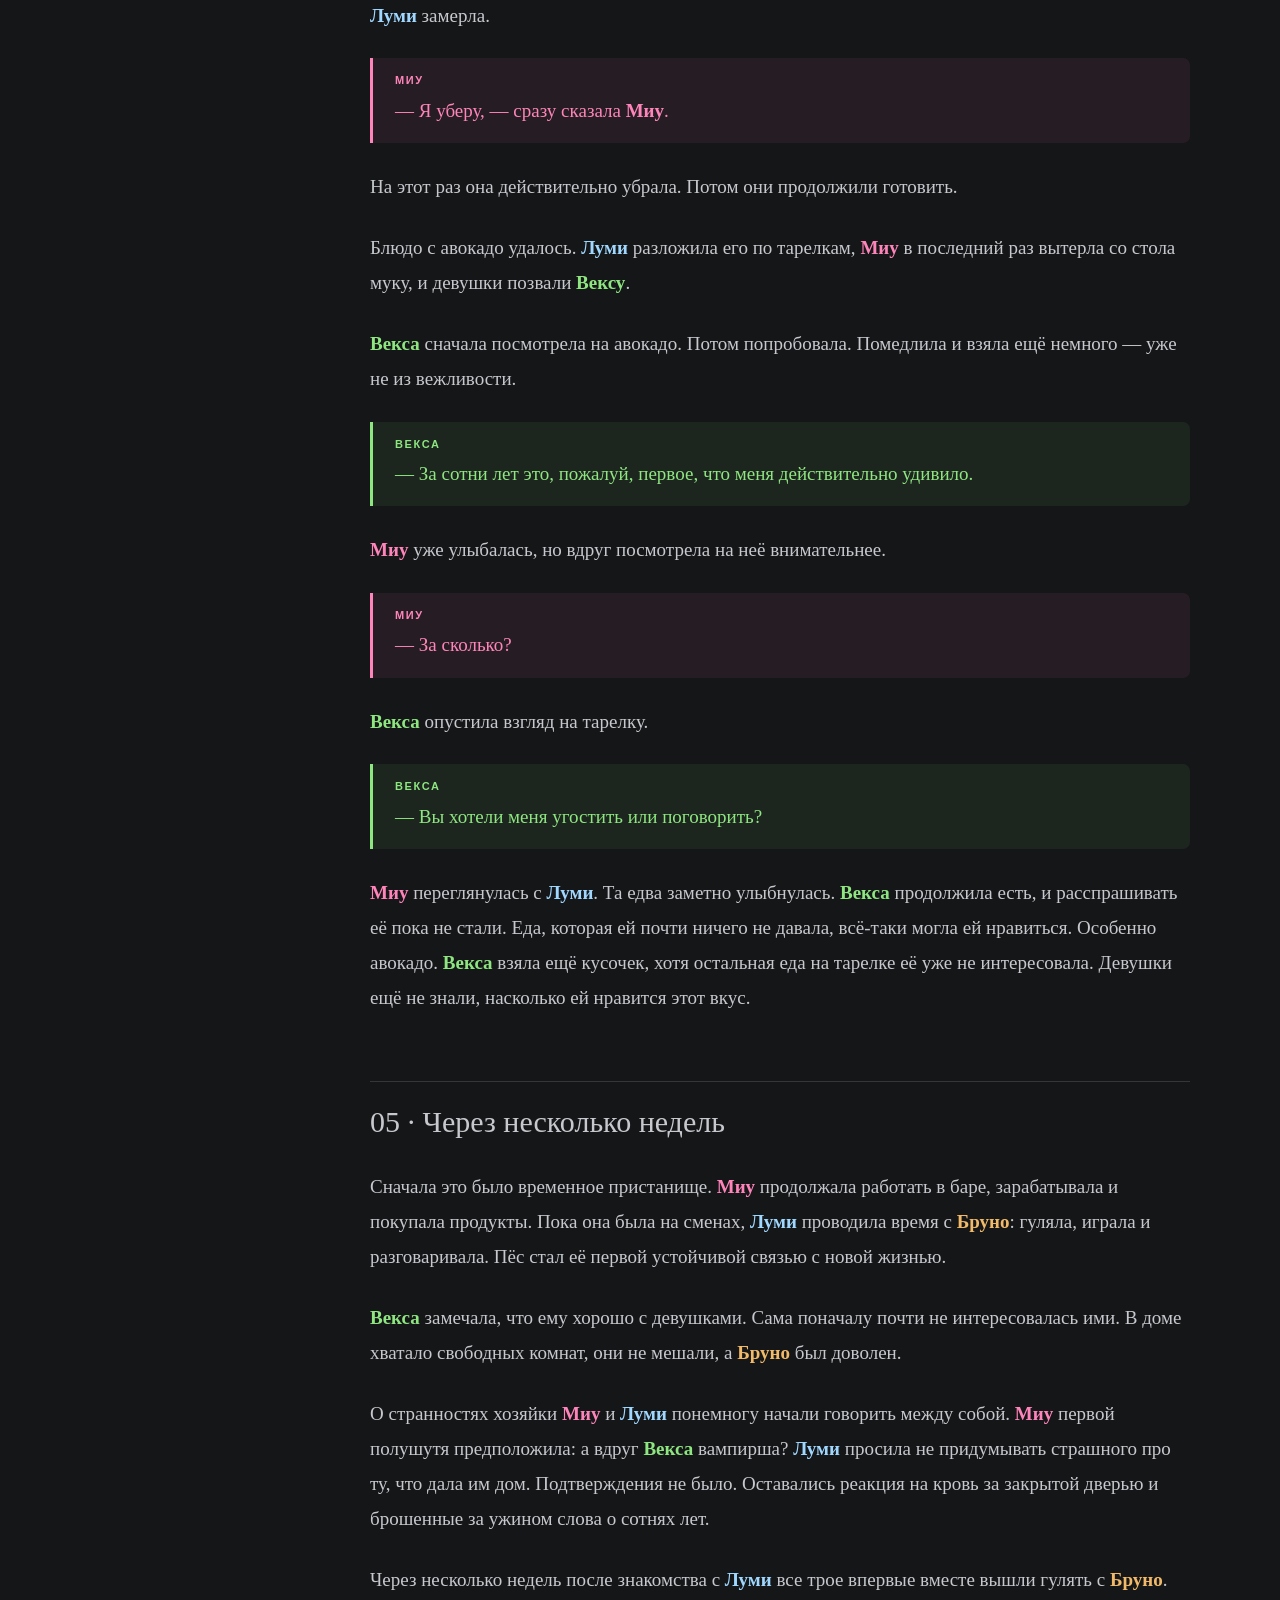
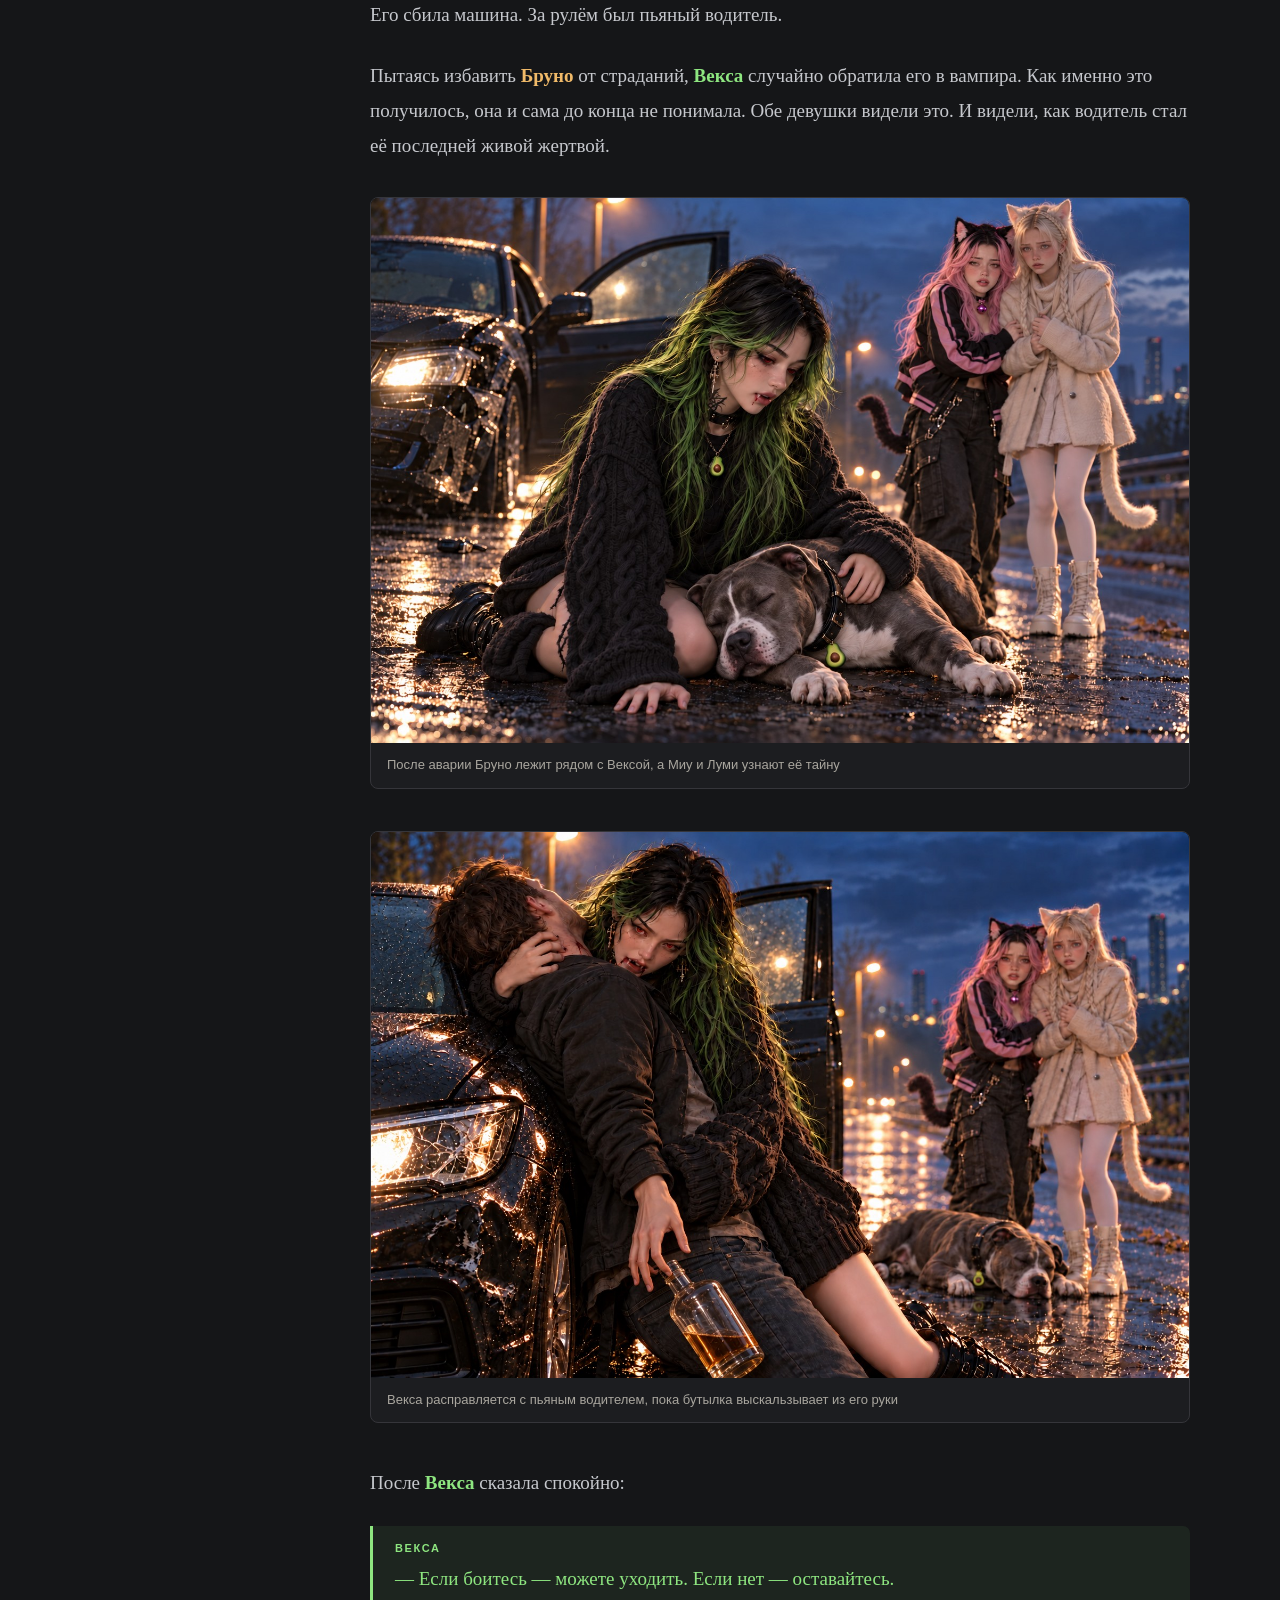
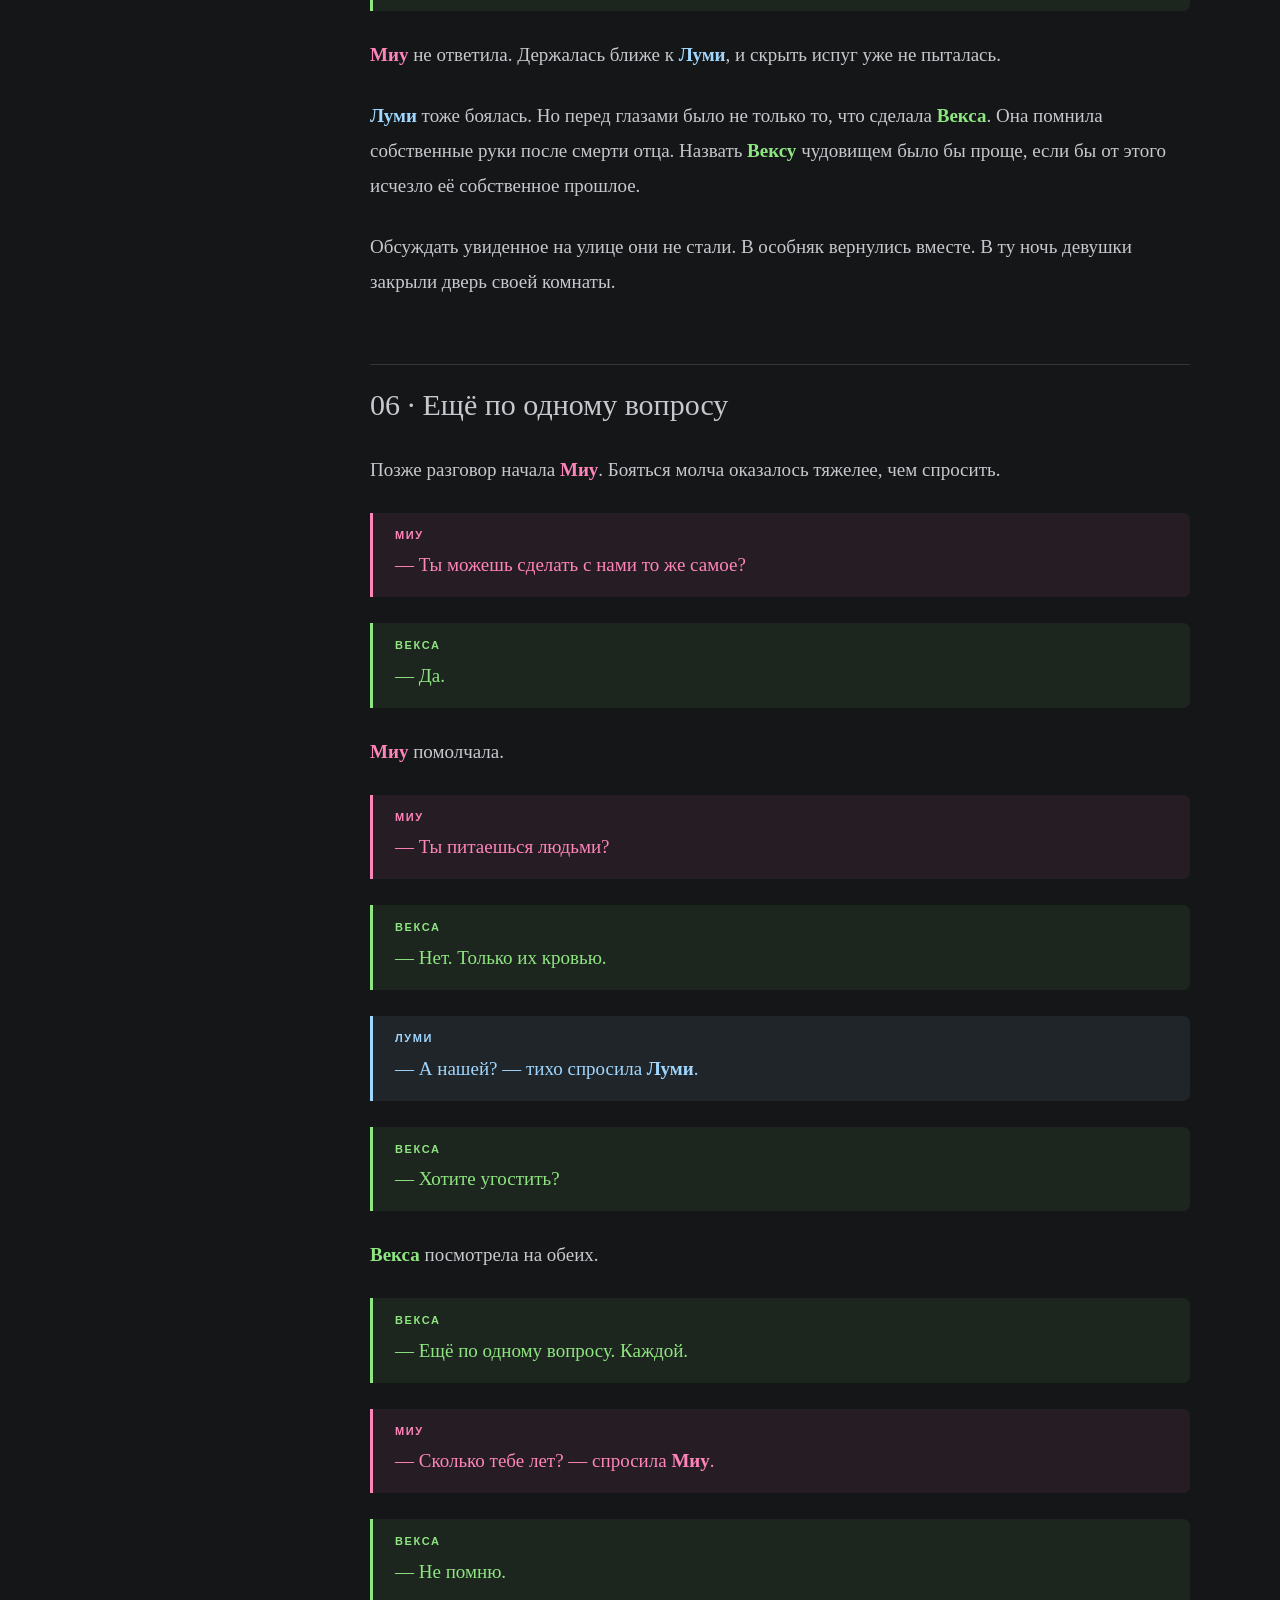
==== commit bea8fb59: "Serve complete optimized illustrations on the lore site" ====
--- a/reader/index.html
+++ b/reader/index.html
@@ -22,20 +22,20 @@
 <p class="dialogue vexa" data-speaker="vexa"><span class="speaker">Векса</span><span>— Кровь?</span></p>
 <p class="">Она обернулась. <span class="character-name miu">Миу</span> тоже посмотрела к входу, но пока никого не видела.</p>
 <p class="">Затем дверь открылась. На пороге стояла девушка со светлыми волосами и кремовыми кошачьими ушами. На одежде была кровь. Её звали <span class="character-name lumi">Луми</span>.</p>
-<figure class="story-illustration"><a href="illustrations/bar-lumi-arrival.png" target="_blank" rel="noopener"><img src="illustrations/bar-lumi-arrival.png" alt="Векса первой почувствовала кровь Луми за закрытой дверью бара" loading="lazy"></a><figcaption>Векса первой почувствовала кровь Луми за закрытой дверью бара</figcaption></figure>
+<figure class="story-illustration"><a href="illustrations/bar-lumi-arrival.jpg" target="_blank" rel="noopener"><img src="illustrations/bar-lumi-arrival.jpg" alt="Векса первой почувствовала кровь Луми за закрытой дверью бара" loading="lazy"></a><figcaption>Векса первой почувствовала кровь Луми за закрытой дверью бара</figcaption></figure>
 <p class="">Она брела по улице, не понимая, куда идёт, и случайно дошла до бара. Ещё мгновение назад находилась снаружи, в нескольких метрах за спиной <span class="character-name vexa">Вексы</span>, но та уже почувствовала кровь.</p>
 <p class=""><span class="character-name miu">Миу</span> испугалась. Смелая одежда и привычка флиртовать никогда не делали её бесстрашной. Но сейчас помощь требовалась другой девушке, и она сумела собраться. Задавала короткие вопросы. <span class="character-name lumi">Луми</span> отвечала редко, по одному слову; связно рассказать случившееся не могла.</p>
 <p class="">Из коротких ответов стало ясно, что домой <span class="character-name lumi">Луми</span> сейчас вернуться не может. Оставить её одну на улице <span class="character-name miu">Миу</span> не хотела.</p>
 <p class="">Она спросила <span class="character-name vexa">Вексу</span>, знает ли та место, где <span class="character-name lumi">Луми</span> могла бы переночевать. <span class="character-name vexa">Векса</span> ответила не сразу. Потом неохотно сказала, что переночевать можно у неё.</p>
 <p class=""><span class="character-name miu">Миу</span> поехала вместе с ними: <span class="character-name vexa">Векса</span> была ей знакома как посетительница, но оставлять с ней <span class="character-name lumi">Луми</span> одну она пока не решалась.</p>
 <p class=""><span class="character-name miu">Миу</span> не знала, что <span class="character-name vexa">Векса</span> настолько богата. Когда они оказались у ворот огромного загородного дома, стало понятно, как мало посетительница рассказывала о себе. Полного масштаба её состояния <span class="character-name miu">Миу</span> всё равно не представляла.</p>
-<figure class="story-illustration"><a href="illustrations/mansion-exterior.png" target="_blank" rel="noopener"><img src="illustrations/mansion-exterior.png" alt="Загородный особняк Вексы за воротами" loading="lazy"></a><figcaption>Загородный особняк Вексы за воротами</figcaption></figure>
+<figure class="story-illustration"><a href="illustrations/mansion-exterior.jpg" target="_blank" rel="noopener"><img src="illustrations/mansion-exterior.jpg" alt="Загородный особняк Вексы за воротами" loading="lazy"></a><figcaption>Загородный особняк Вексы за воротами</figcaption></figure>
 <p class="">Особняк встретил их порядком и непривычной пустотой. Здесь можно было жить, но почти ничто не говорило о том, что кому-то хочется это делать. Навстречу вышел <span class="character-name bruno">Бруно</span> — серый короткошёрстный пёс. Он сам подошёл к <span class="character-name lumi">Луми</span>. Она осторожно положила руку ему на голову — впервые за ночь потянулась к кому-то сама.</p>
 <h2 id="section-3">03 · Две кровати</h2>
 <p class="">Уже в доме разговор понемногу продолжился. <span class="character-name miu">Миу</span> рассказала, что другого жилья у неё нет: пока она ночует в баре. Потом коротко упомянула свою смерть. Однажды её застрелили. Через неделю она проснулась; на рёбрах осталась первая отметина.</p>
 <p class="">У кошколюдей было девять возвращений после смерти. Тело на неделю погружалось в покой и восстанавливало себя, потом глаза открывались. Память оставалась. Потраченная возможность вернуться — тоже: её обозначал рубец на рёбрах. Десятая смерть была окончательной.</p>
 <p class="">У <span class="character-name lumi">Луми</span> таких отметин было две.</p>
-<figure class="story-illustration"><a href="illustrations/death-scars.png" target="_blank" rel="noopener"><img src="illustrations/death-scars.png" alt="Один рубец Миу и два рубца Луми под рёбрами" loading="lazy"></a><figcaption>Один рубец Миу и два рубца Луми под рёбрами</figcaption></figure>
+<figure class="story-illustration"><a href="illustrations/death-scars.jpg" target="_blank" rel="noopener"><img src="illustrations/death-scars.jpg" alt="Один рубец Миу и два рубца Луми под рёбрами" loading="lazy"></a><figcaption>Один рубец Миу и два рубца Луми под рёбрами</figcaption></figure>
 <p class=""><span class="character-name lumi">Луми</span> пыталась объяснить:</p>
 <p class="dialogue lumi" data-speaker="lumi"><span class="speaker">Луми</span><span>— Я убила… Разорвала на части.</span></p>
 <p class="">Слова закончились. Она заплакала. Когда немного успокоилась, попыталась снова:</p>
@@ -46,12 +46,12 @@
 <p class=""><span class="character-name vexa">Векса</span> слушала без расспросов и не отшатнулась, когда <span class="character-name lumi">Луми</span> заговорила об убийстве.</p>
 <p class="">Постепенно разговор вернулся к тому, что делать дальше. <span class="character-name lumi">Луми</span> не могла вернуться домой, а <span class="character-name miu">Миу</span> пока негде было жить, кроме бара. Она предложила <span class="character-name lumi">Луми</span> остаться там вместе с ней.</p>
 <p class="">Только тогда <span class="character-name vexa">Векса</span> согласилась отдать им одну из дальних комнат. В комнате стояли две заправленные кровати, хотя уже много лет здесь никто не жил. Пустых комнат хватало, а закончить разговор таким способом было проще, чем дальше слушать обсуждение ночлега. С условием: быть тише воды, ниже травы и не задавать вопросов. На второй этаж подниматься она запретила.</p>
-<figure class="story-illustration"><a href="illustrations/guest-room.png" target="_blank" rel="noopener"><img src="illustrations/guest-room.png" alt="Дальняя гостевая комната с двумя заправленными кроватями" loading="lazy"></a><figcaption>Дальняя гостевая комната с двумя заправленными кроватями</figcaption></figure>
+<figure class="story-illustration"><a href="illustrations/guest-room.jpg" target="_blank" rel="noopener"><img src="illustrations/guest-room.jpg" alt="Дальняя гостевая комната с двумя заправленными кроватями" loading="lazy"></a><figcaption>Дальняя гостевая комната с двумя заправленными кроватями</figcaption></figure>
 <p class="">На этих условиях девушки и остались.</p>
 <h2 id="section-4">04 · Удивите меня</h2>
 <p class="">Утром они отправились на кухню: хотелось приготовить завтрак, в том числе для хозяйки. Старались не шуметь.</p>
 <p class=""><span class="character-name vexa">Векса</span> уже сидела там. Совершенно тихо. На её коленях устроился <span class="character-name bruno">Бруно</span>.</p>
-<figure class="story-illustration"><a href="illustrations/first-morning.png" target="_blank" rel="noopener"><img src="illustrations/first-morning.png" alt="Первое утро в особняке: Векса сидит на кухне с Бруно на коленях" loading="lazy"></a><figcaption>Первое утро в особняке: Векса сидит на кухне с Бруно на коленях</figcaption></figure>
+<figure class="story-illustration"><a href="illustrations/first-morning.jpg" target="_blank" rel="noopener"><img src="illustrations/first-morning.jpg" alt="Первое утро в особняке: Векса сидит на кухне с Бруно на коленях" loading="lazy"></a><figcaption>Первое утро в особняке: Векса сидит на кухне с Бруно на коленях</figcaption></figure>
 <p class="dialogue vexa" data-speaker="vexa"><span class="speaker">Векса</span><span>— Почему вы здесь?</span></p>
 <p class="">Девушки остановились.</p>
 <p class="dialogue vexa" data-speaker="vexa"><span class="speaker">Векса</span><span>— Я же сказала, чтобы я вас не видела. А я вас вижу.</span></p>
@@ -70,7 +70,7 @@
 <p class="">Мука оказалась на столе, на одежде, в волосах. <span class="character-name miu">Миу</span> втянула <span class="character-name lumi">Луми</span> в свою затею. Та сначала замерла: за беспорядком слишком привычно ожидалось наказание. Но <span class="character-name miu">Миу</span> продолжала возиться рядом, и никто не поднимал на неё руку.</p>
 <p class=""><span class="character-name vexa">Векса</span> появилась в дверях, посмотрела на рассыпанную муку и на обеих девушек. Не сказала ни слова и пошла дальше.</p>
 <p class="">Девушки переглянулись. Вскоре обе, всё ещё в муке, отправились её искать, чтобы извиниться.</p>
-<figure class="story-illustration"><a href="illustrations/flour-apology.png" target="_blank" rel="noopener"><img src="illustrations/flour-apology.png" alt="Миу и Луми пришли извиниться перед Вексой после кухонного хаоса" loading="lazy"></a><figcaption>Миу и Луми пришли извиниться перед Вексой после кухонного хаоса</figcaption></figure>
+<figure class="story-illustration"><a href="illustrations/flour-apology.jpg" target="_blank" rel="noopener"><img src="illustrations/flour-apology.jpg" alt="Миу и Луми пришли извиниться перед Вексой после кухонного хаоса" loading="lazy"></a><figcaption>Миу и Луми пришли извиниться перед Вексой после кухонного хаоса</figcaption></figure>
 <p class="dialogue miu" data-speaker="miu"><span class="speaker">Миу</span><span>— Мы хотели извиниться, — начала <span class="character-name miu">Миу</span>.</span></p>
 <p class=""><span class="character-name vexa">Векса</span> посмотрела на муку в её волосах, потом на <span class="character-name lumi">Луми</span>.</p>
 <p class="dialogue vexa" data-speaker="vexa"><span class="speaker">Векса</span><span>— За что?</span></p>
@@ -99,8 +99,8 @@
 <p class="">О странностях хозяйки <span class="character-name miu">Миу</span> и <span class="character-name lumi">Луми</span> понемногу начали говорить между собой. <span class="character-name miu">Миу</span> первой полушутя предположила: а вдруг <span class="character-name vexa">Векса</span> вампирша? <span class="character-name lumi">Луми</span> просила не придумывать страшного про ту, что дала им дом. Подтверждения не было. Оставались реакция на кровь за закрытой дверью и брошенные за ужином слова о сотнях лет.</p>
 <p class="">Через несколько недель после знакомства с <span class="character-name lumi">Луми</span> все трое впервые вместе вышли гулять с <span class="character-name bruno">Бруно</span>. Его сбила машина. За рулём был пьяный водитель.</p>
 <p class="">Пытаясь избавить <span class="character-name bruno">Бруно</span> от страданий, <span class="character-name vexa">Векса</span> случайно обратила его в вампира. Как именно это получилось, она и сама до конца не понимала. Обе девушки видели это. И видели, как водитель стал её последней живой жертвой.</p>
-<figure class="story-illustration"><a href="illustrations/accident-aftermath.png" target="_blank" rel="noopener"><img src="illustrations/accident-aftermath.png" alt="После аварии Бруно лежит рядом с Вексой, а Миу и Луми узнают её тайну" loading="lazy"></a><figcaption>После аварии Бруно лежит рядом с Вексой, а Миу и Луми узнают её тайну</figcaption></figure>
-<figure class="story-illustration"><a href="illustrations/driver-death.png" target="_blank" rel="noopener"><img src="illustrations/driver-death.png" alt="Векса расправляется с пьяным водителем, пока бутылка выскальзывает из его руки" loading="lazy"></a><figcaption>Векса расправляется с пьяным водителем, пока бутылка выскальзывает из его руки</figcaption></figure>
+<figure class="story-illustration"><a href="illustrations/accident-aftermath.jpg" target="_blank" rel="noopener"><img src="illustrations/accident-aftermath.jpg" alt="После аварии Бруно лежит рядом с Вексой, а Миу и Луми узнают её тайну" loading="lazy"></a><figcaption>После аварии Бруно лежит рядом с Вексой, а Миу и Луми узнают её тайну</figcaption></figure>
+<figure class="story-illustration"><a href="illustrations/driver-death.jpg" target="_blank" rel="noopener"><img src="illustrations/driver-death.jpg" alt="Векса расправляется с пьяным водителем, пока бутылка выскальзывает из его руки" loading="lazy"></a><figcaption>Векса расправляется с пьяным водителем, пока бутылка выскальзывает из его руки</figcaption></figure>
 <p class="">После <span class="character-name vexa">Векса</span> сказала спокойно:</p>
 <p class="dialogue vexa" data-speaker="vexa"><span class="speaker">Векса</span><span>— Если боитесь — можете уходить. Если нет — оставайтесь.</span></p>
 <p class=""><span class="character-name miu">Миу</span> не ответила. Держалась ближе к <span class="character-name lumi">Луми</span>, и скрыть испуг уже не пыталась.</p>
@@ -135,7 +135,7 @@
 <p class=""><span class="character-name vexa">Векса</span> не помнила своего возраста. Когда-то годы имели названия и лица, но со временем их стало слишком много. Люди старели, исчезали, оставляли после себя вещи, которыми больше некому было пользоваться. Сама она оставалась.</p>
 <p class="">Она питалась людьми. За её плечами было множество смертей, и однажды после очередной из них <span class="character-name vexa">Векса</span> села в переулке и заплакала. Тогда к ней подбежал пёс. Он не знал, кого следовало бояться, и начал слизывать слёзы с её лица.</p>
 <p class="">Так появился <span class="character-name bruno">Бруно</span>.</p>
-<figure class="story-illustration"><a href="illustrations/first-meeting-bruno.png" target="_blank" rel="noopener"><img src="illustrations/first-meeting-bruno.png" alt="Бруно впервые подходит к плачущей Вексе в ночном переулке" loading="lazy"></a><figcaption>Бруно впервые подходит к плачущей Вексе в ночном переулке</figcaption></figure>
+<figure class="story-illustration"><a href="illustrations/first-meeting-bruno.jpg" target="_blank" rel="noopener"><img src="illustrations/first-meeting-bruno.jpg" alt="Бруно впервые подходит к плачущей Вексе в ночном переулке" loading="lazy"></a><figcaption>Бруно впервые подходит к плачущей Вексе в ночном переулке</figcaption></figure>
 <p class=""><span class="character-name vexa">Векса</span> купила ему всё необходимое. В её жизни появились прогулки, миски и обязательство возвращаться домой. <span class="character-name bruno">Бруно</span> ждал её, и это простое обстоятельство постепенно изменило устройство её вечности.</p>
 <p class="">Особняк, в котором теперь жили девушки, принадлежал ей. Огромный, относительно современный дом за городом, ворота, своя территория и одна машина. Денег хватало на ремонт. Такой дом вызывал меньше вопросов, чем жильё, застывшее в чужой эпохе.</p>
 <p class="">Рабочие появлялись редко: им приходил заказ, но кто жил за воротами, они не знали. Необходимый порядок поддерживался, хотя дом оставался холодным и пустым. Только уголок <span class="character-name bruno">Бруно</span> в спальне <span class="character-name vexa">Вексы</span> был всегда ухожен — миски, лежанки, игрушки. До появления девушек только этот уголок выглядел так, будто его обустраивали с любовью.</p>
@@ -170,7 +170,7 @@
 <h2 id="section-10">10 · То, что хочется сохранить</h2>
 <p class="">На одном из походов за одеждой <span class="character-name lumi">Луми</span> выбрала короткий топ с открытым животом. Дома ей такое запрещали. Теперь ткань не закрывала два рубца на рёбрах. Люди знали, что означают эти отметины. Почему они появились, <span class="character-name lumi">Луми</span> рассказывать каждому не собиралась.</p>
 <p class="">Однажды она вскользь упомянула, что всегда мечтала о фотоаппарате. Через несколько дней <span class="character-name vexa">Векса</span> вручила ей коробку. Праздника не было. <span class="character-name lumi">Луми</span> посмотрела на подарок, и у неё на глазах выступили слёзы. Она сказала, что не стоило, что не знает, чем сможет ответить за такую дорогую вещь. <span class="character-name vexa">Векса</span> велела об этом не думать: это всего лишь деньги. Если <span class="character-name lumi">Луми</span> нравится, ей не жалко.</p>
-<figure class="story-illustration"><a href="illustrations/camera-gift.png" target="_blank" rel="noopener"><img src="illustrations/camera-gift.png" alt="Векса дарит Луми первый профессиональный фотоаппарат, а Бруно с любопытством смотрит на подарок" loading="lazy"></a><figcaption>Векса дарит Луми первый профессиональный фотоаппарат, а Бруно с любопытством смотрит на подарок</figcaption></figure>
+<figure class="story-illustration"><a href="illustrations/camera-gift.jpg" target="_blank" rel="noopener"><img src="illustrations/camera-gift.jpg" alt="Векса дарит Луми первый профессиональный фотоаппарат, а Бруно с любопытством смотрит на подарок" loading="lazy"></a><figcaption>Векса дарит Луми первый профессиональный фотоаппарат, а Бруно с любопытством смотрит на подарок</figcaption></figure>
 <p class="">Сначала появились фотографии <span class="character-name bruno">Бруно</span>. Потом ещё фотографии <span class="character-name bruno">Бруно</span>. Очень много фотографий <span class="character-name bruno">Бруно</span>. Постепенно в кадре стали появляться подруги, а на прогулках <span class="character-name lumi">Луми</span> останавливалась ради природы и маленьких деталей, которые хотелось рассмотреть ближе. Особенно ей нравилась макросъёмка. Растения, иней и тени давали всё новые поводы остановиться. Неудачные кадры она спокойно удаляла и пробовала снова. Здесь ей не нужно было сразу всё делать правильно.</p>
 <p class="">Снимки она хранила в цифровом виде. Печатать и развешивать портреты подруг не решалась: боялась, что распоряжается их изображениями без разрешения.</p>
 <p class=""><span class="character-name miu">Миу</span> охотно позировала и умела растянуть один пробный снимок на целую фотосессию. <span class="character-name lumi">Луми</span> приходилось просить её постоять спокойно. <span class="character-name vexa">Векса</span> тоже не возражала против камеры. На снимках она была рядом с подругами. Эти фотографии сохраняли то, что для <span class="character-name vexa">Вексы</span> было особенно важно, — память о близких.</p>
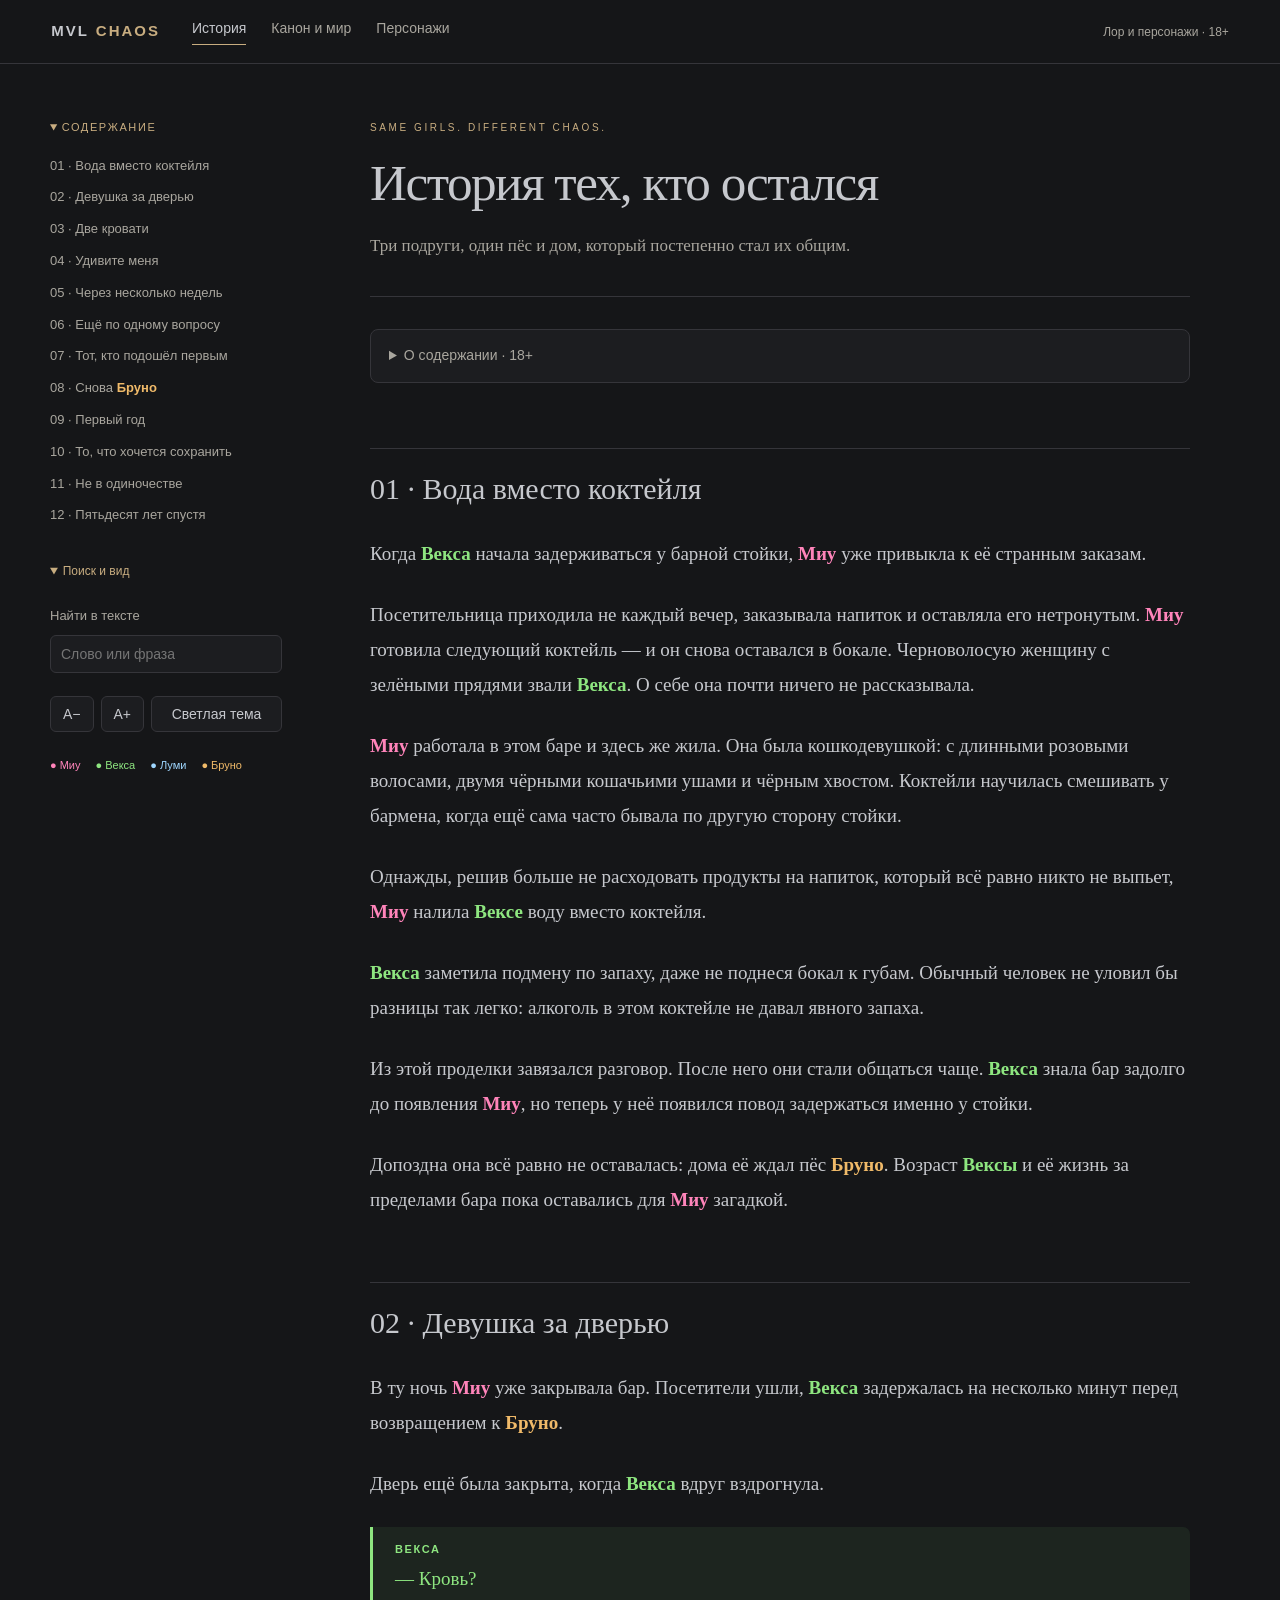
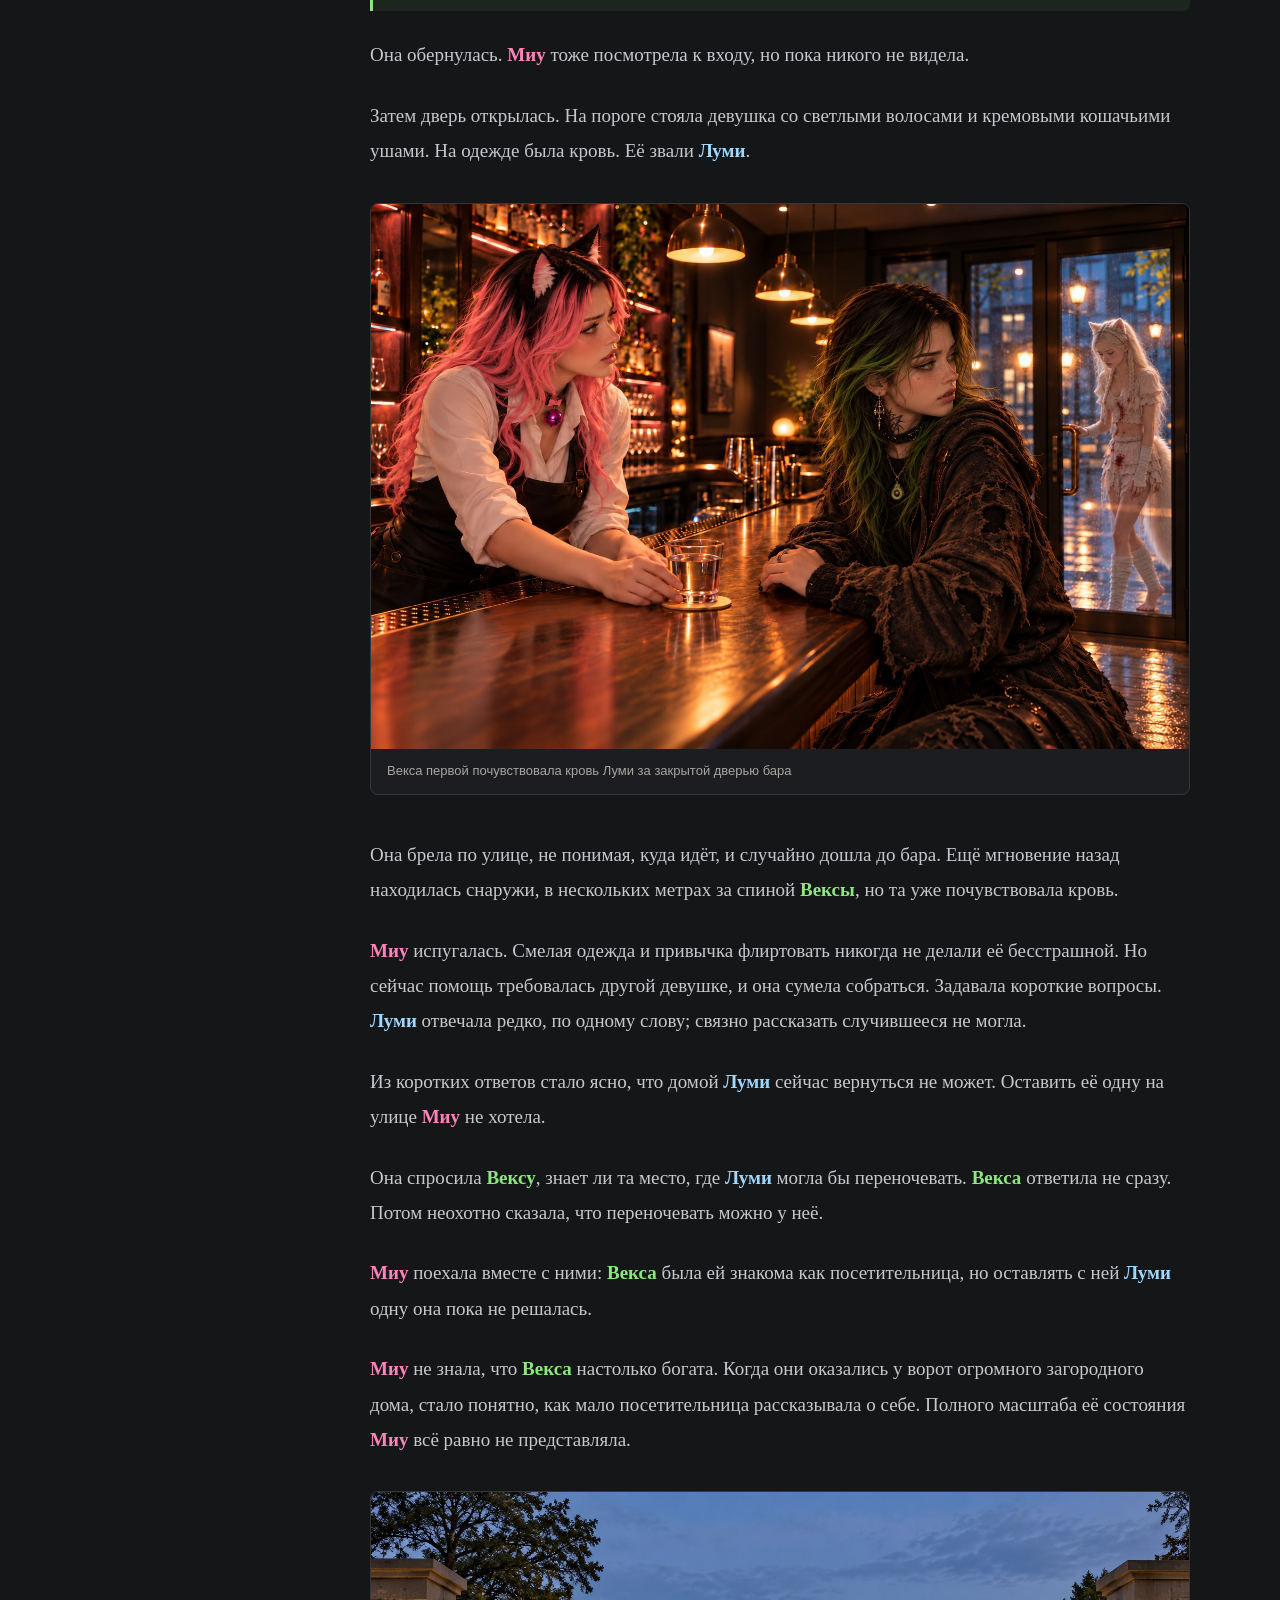
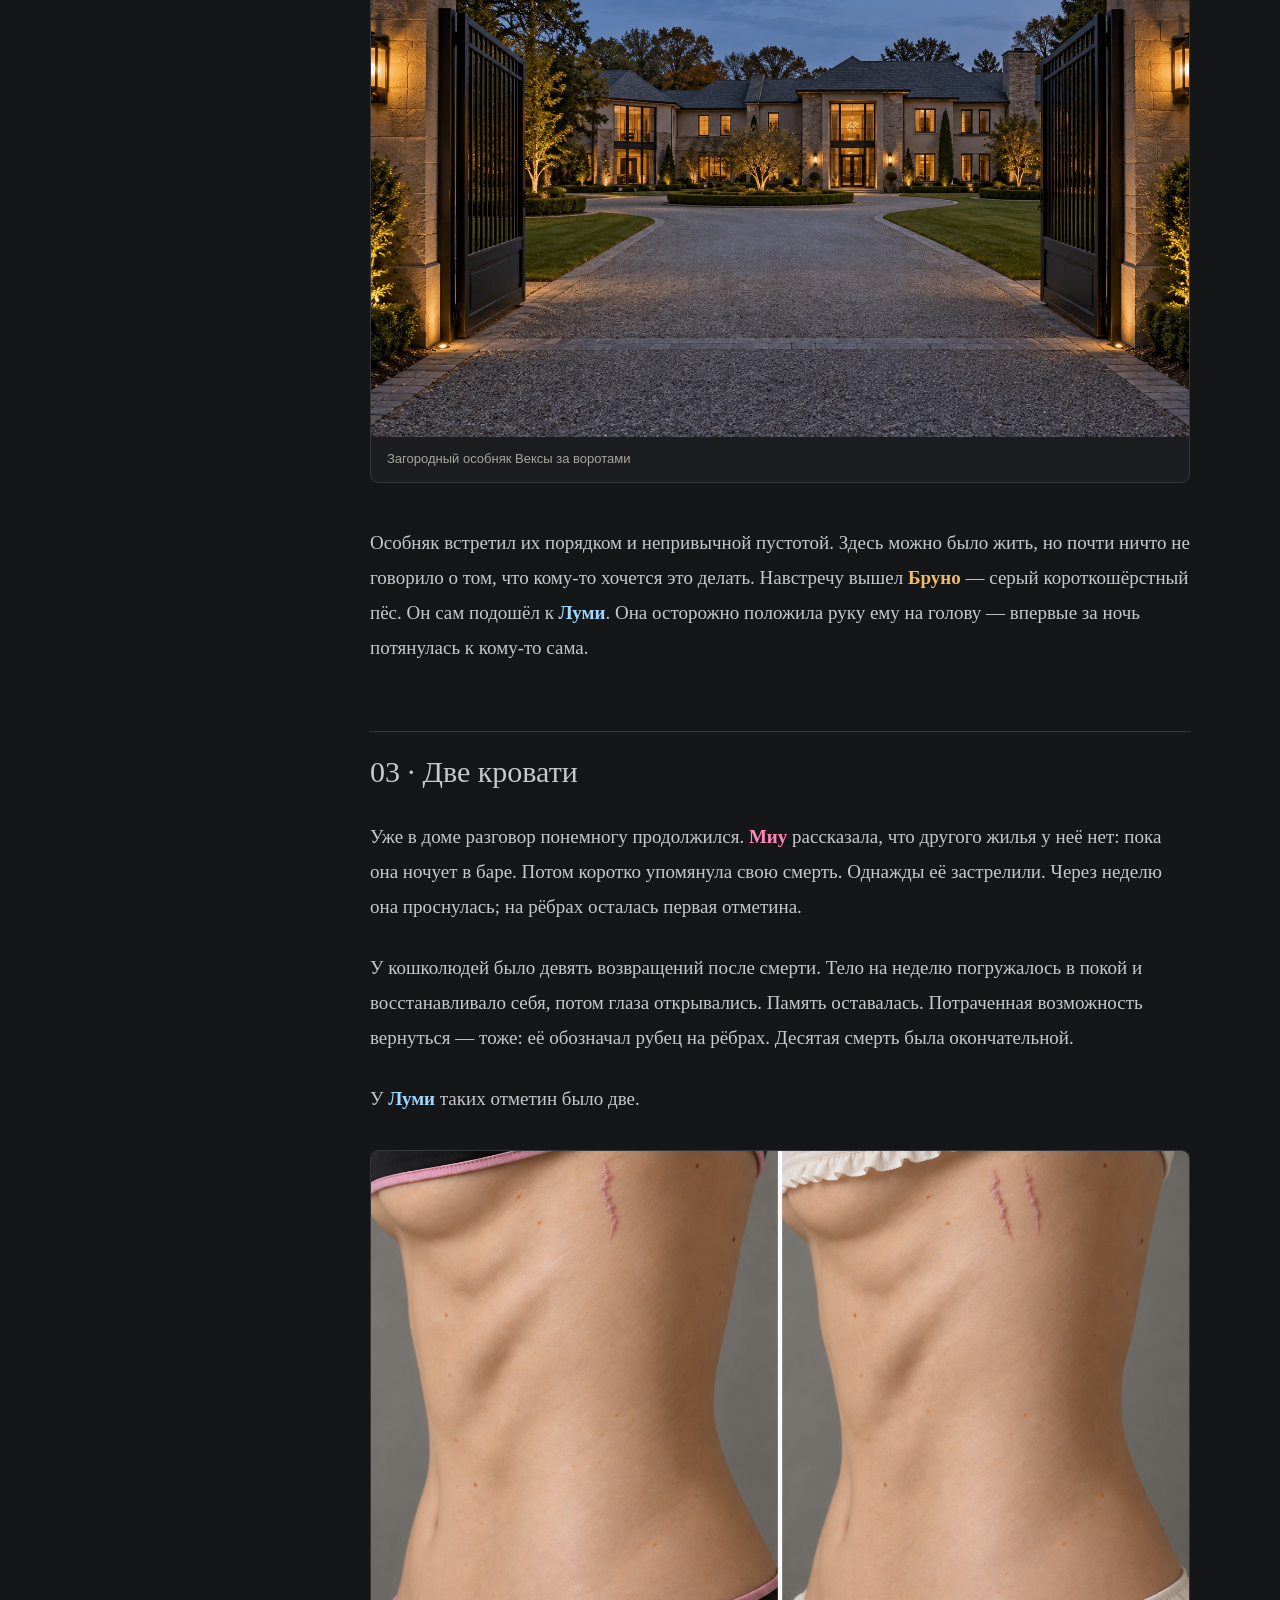
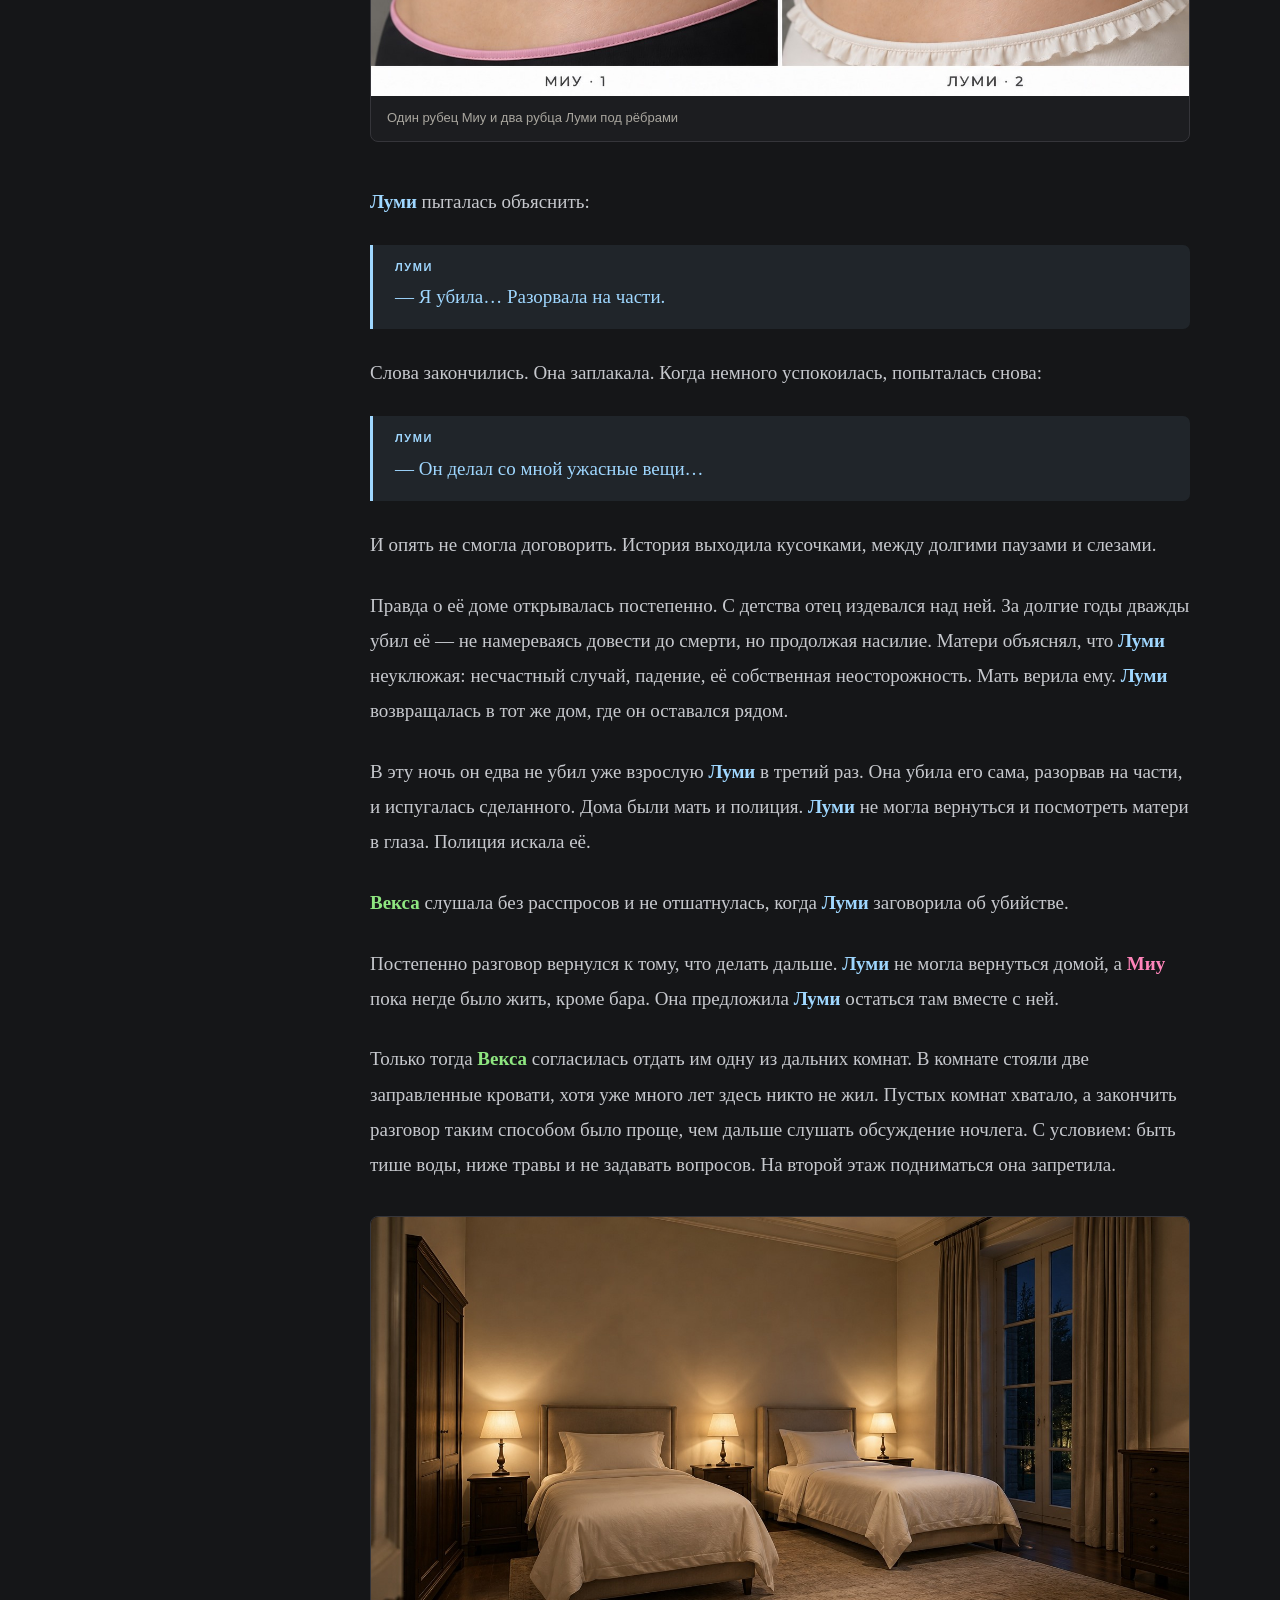
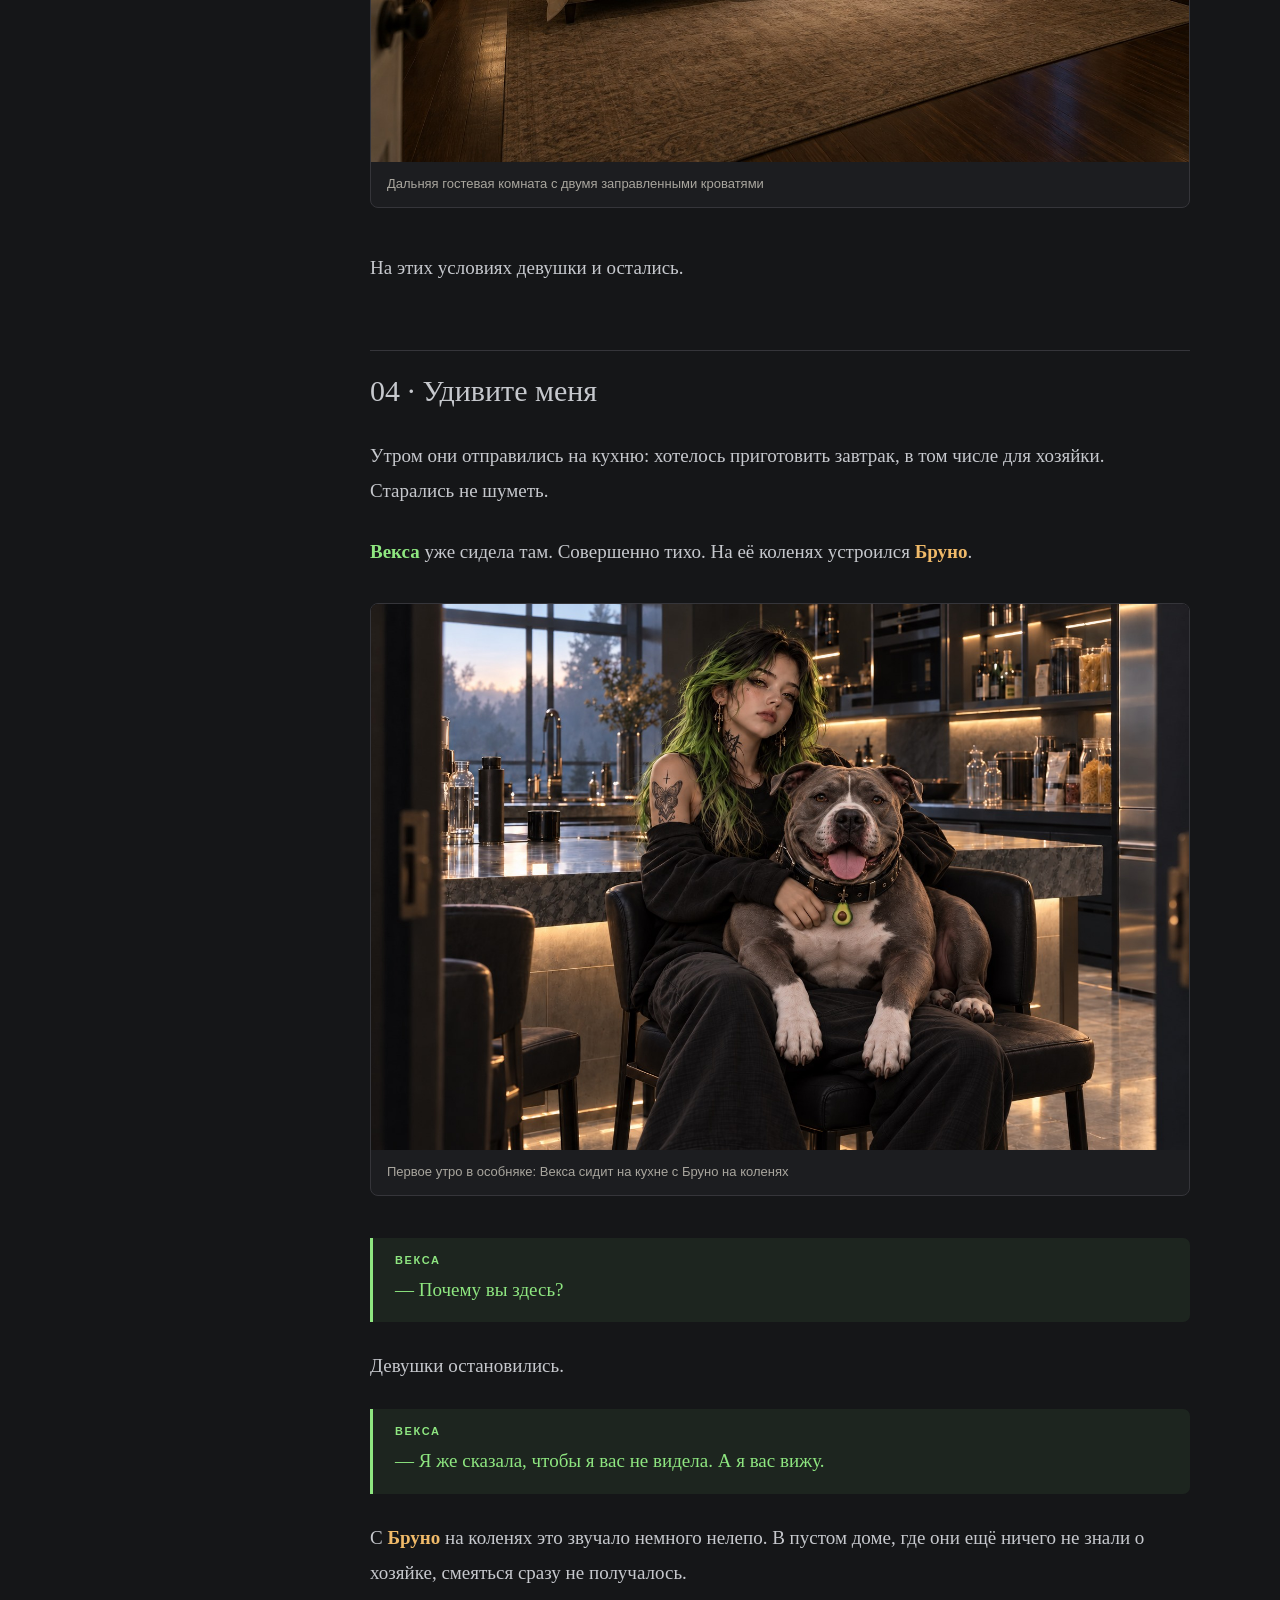
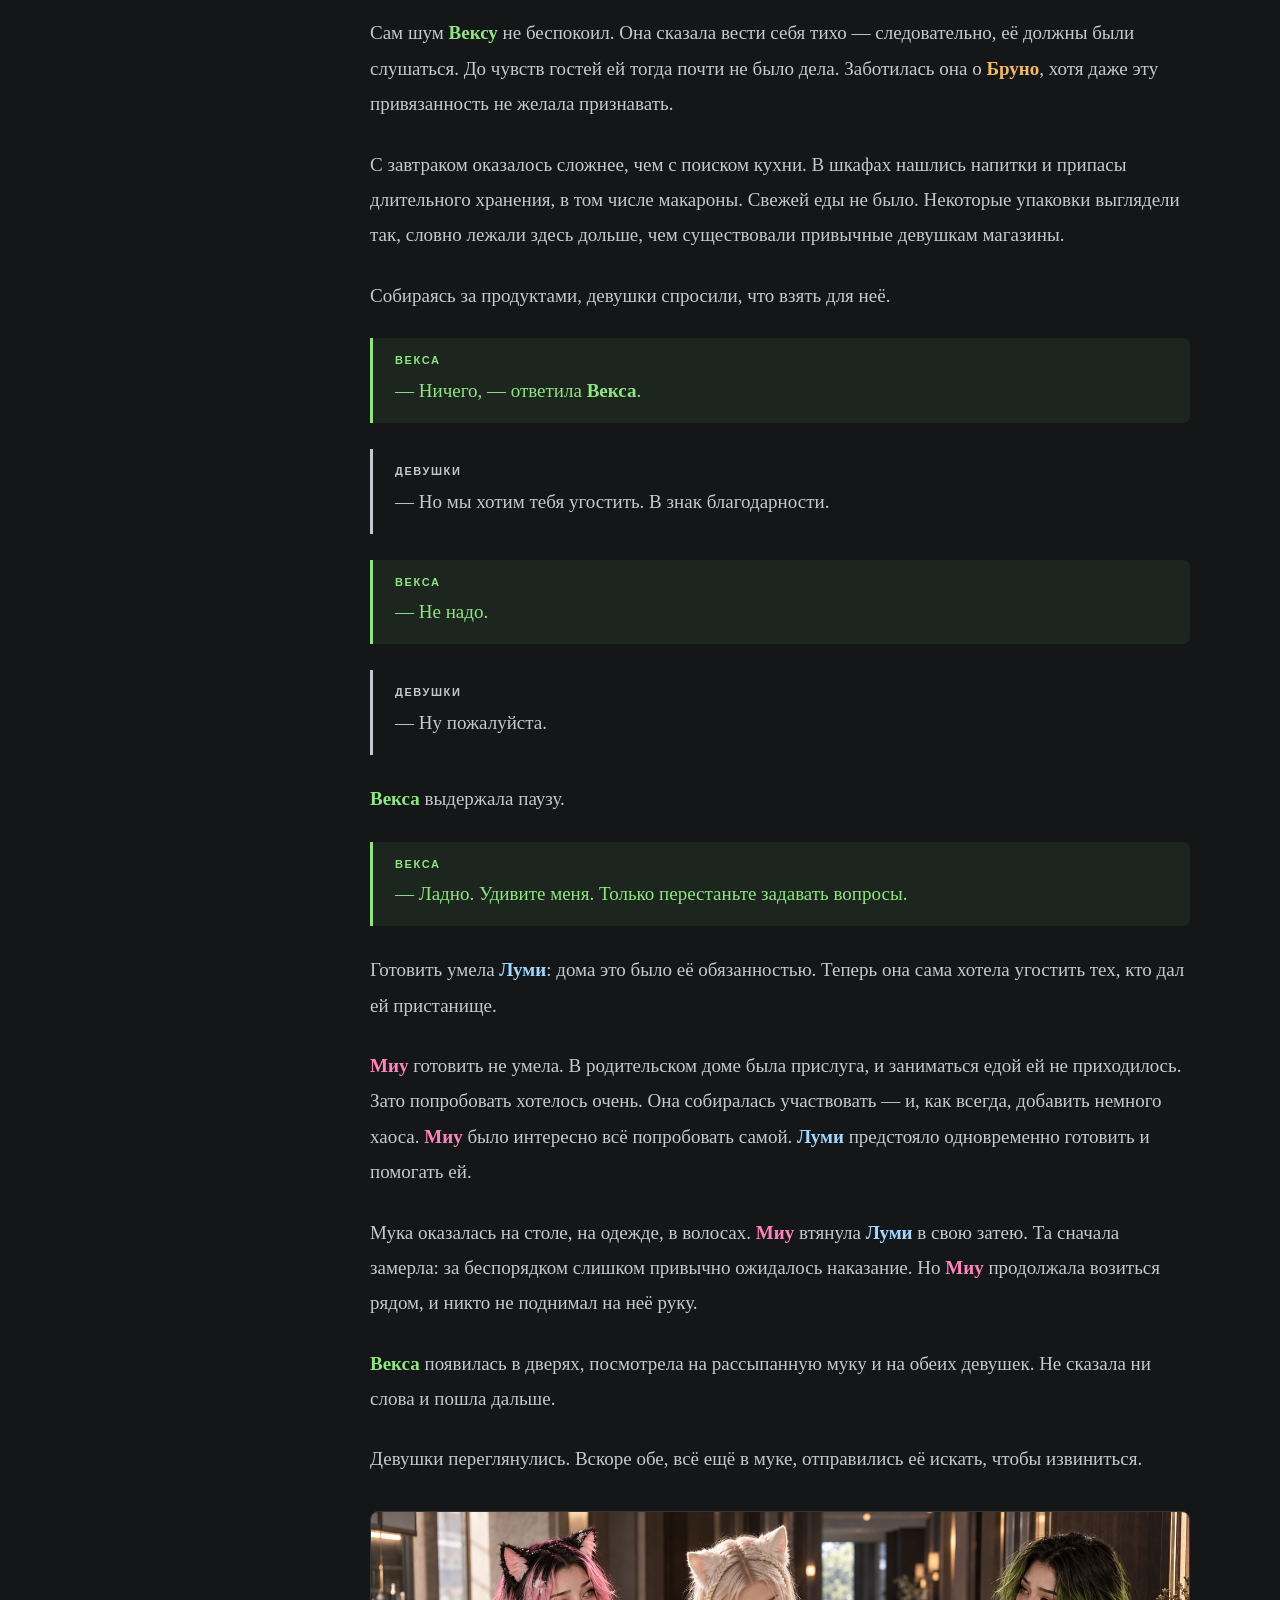
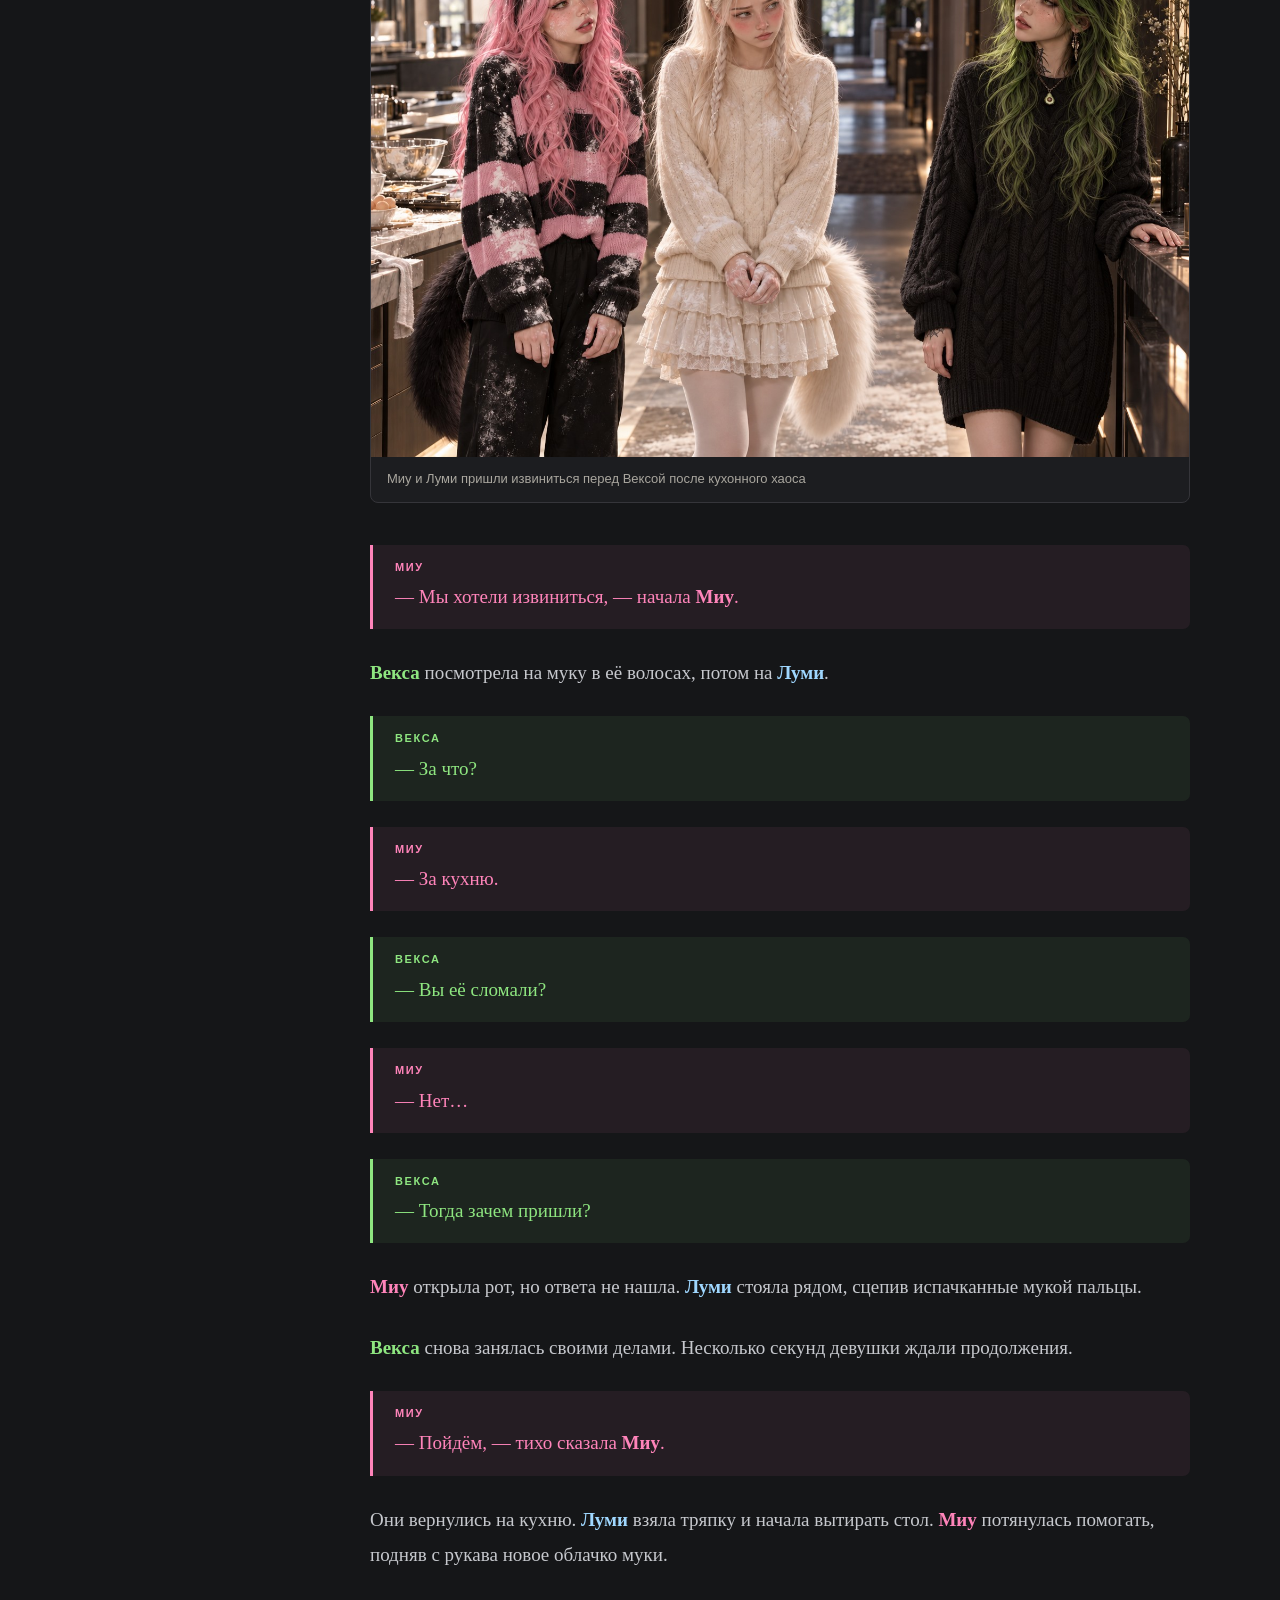
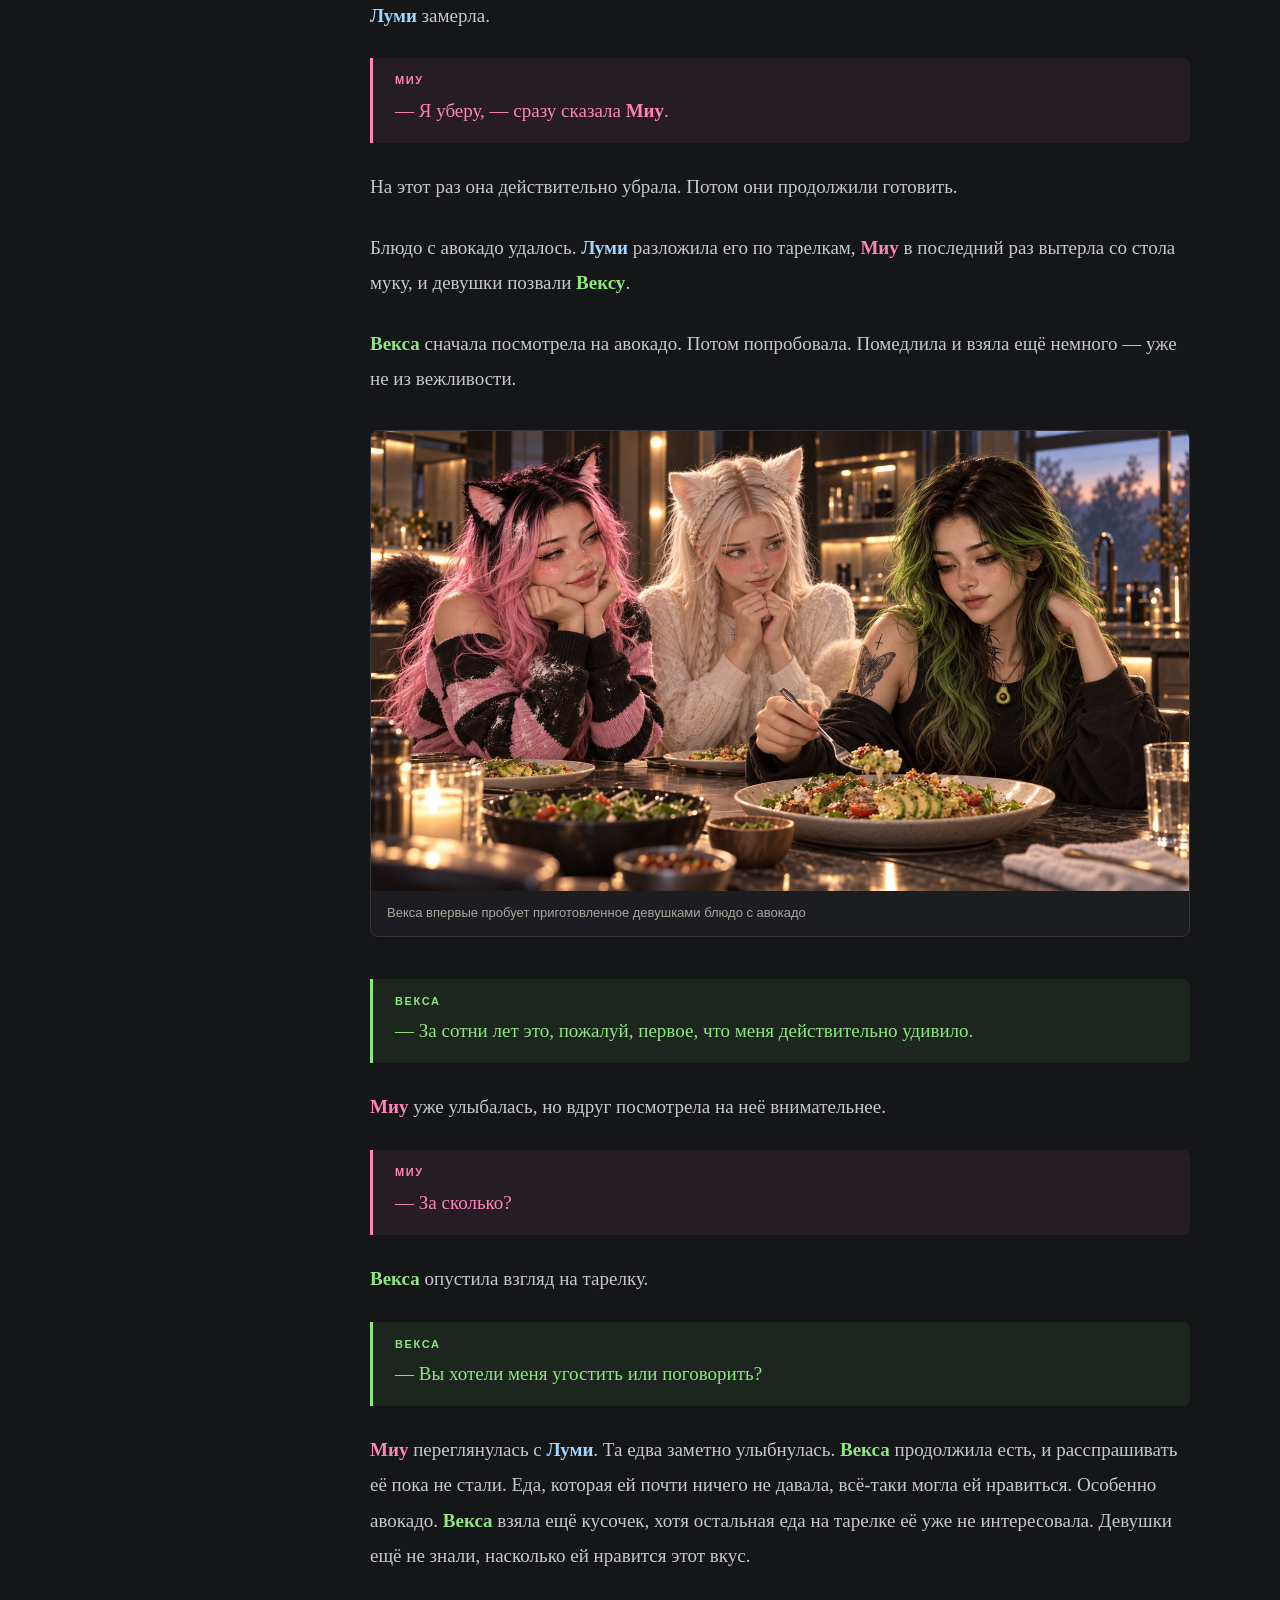
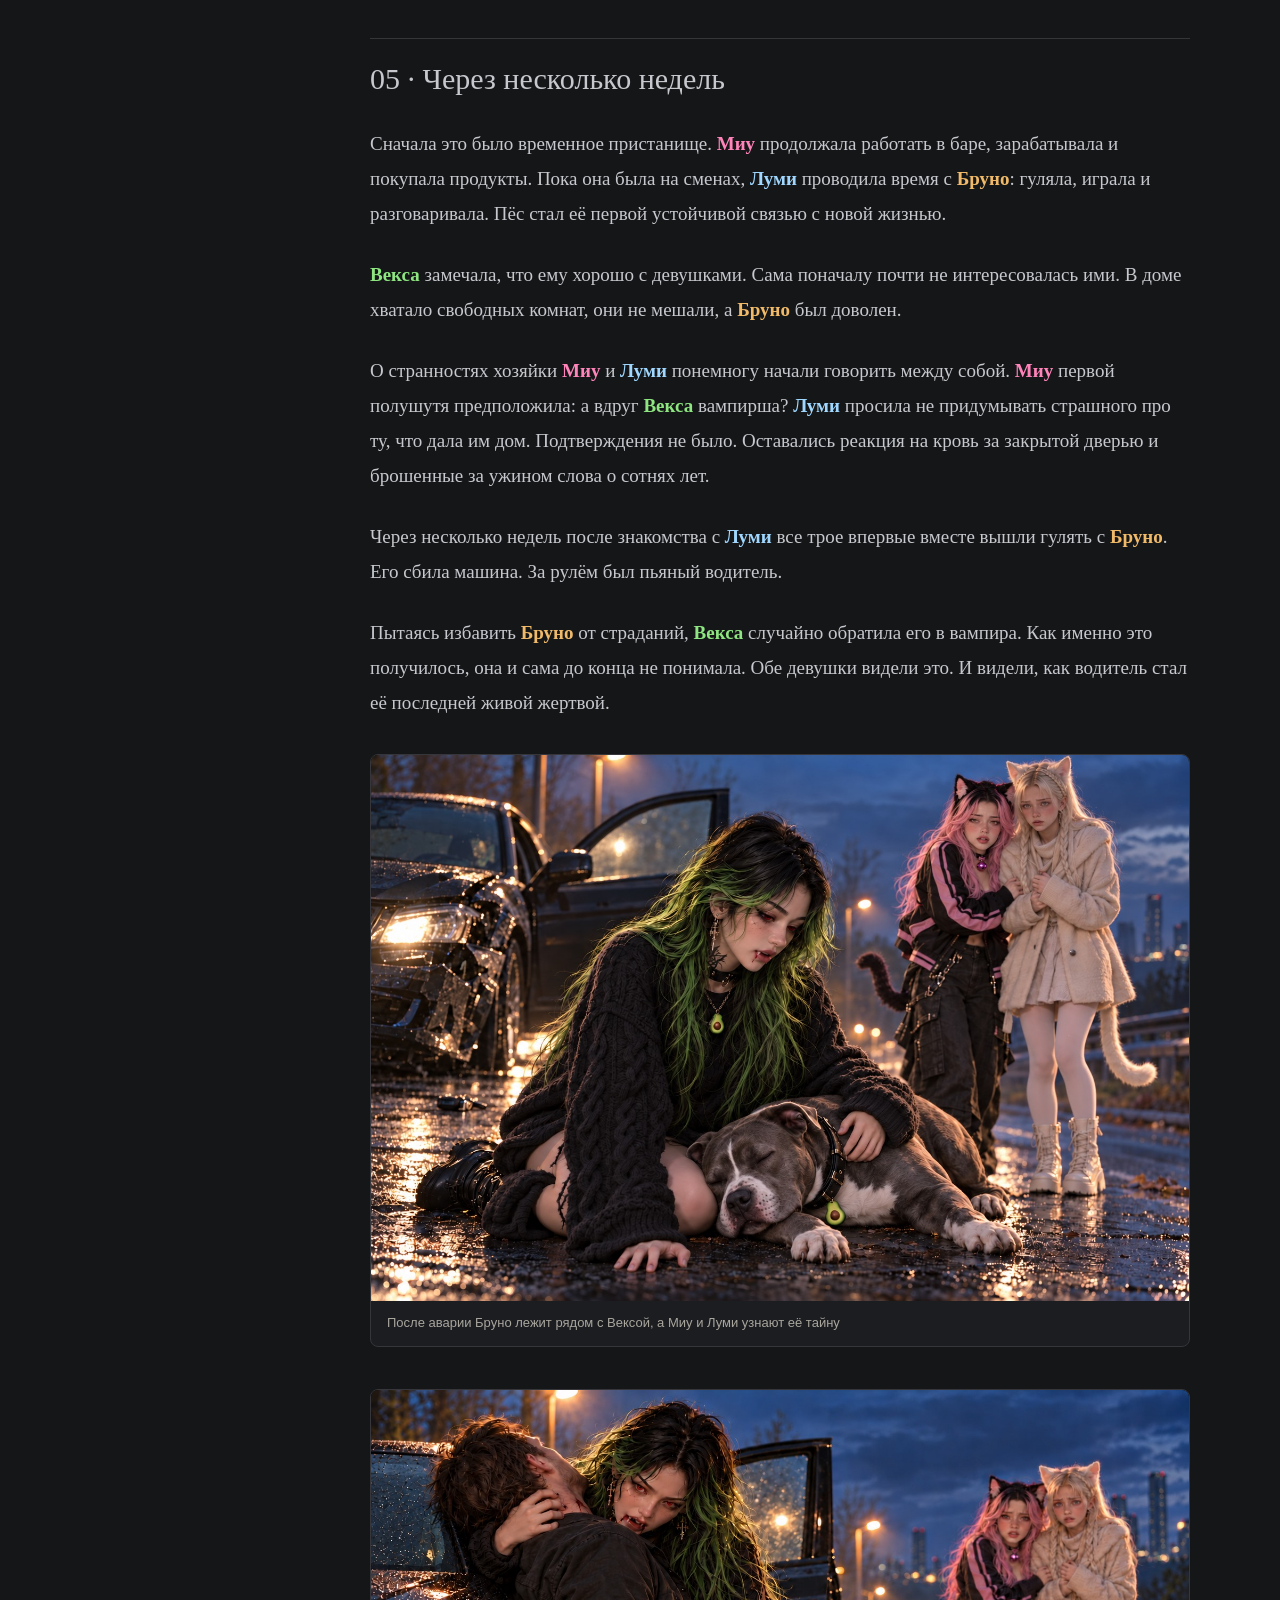
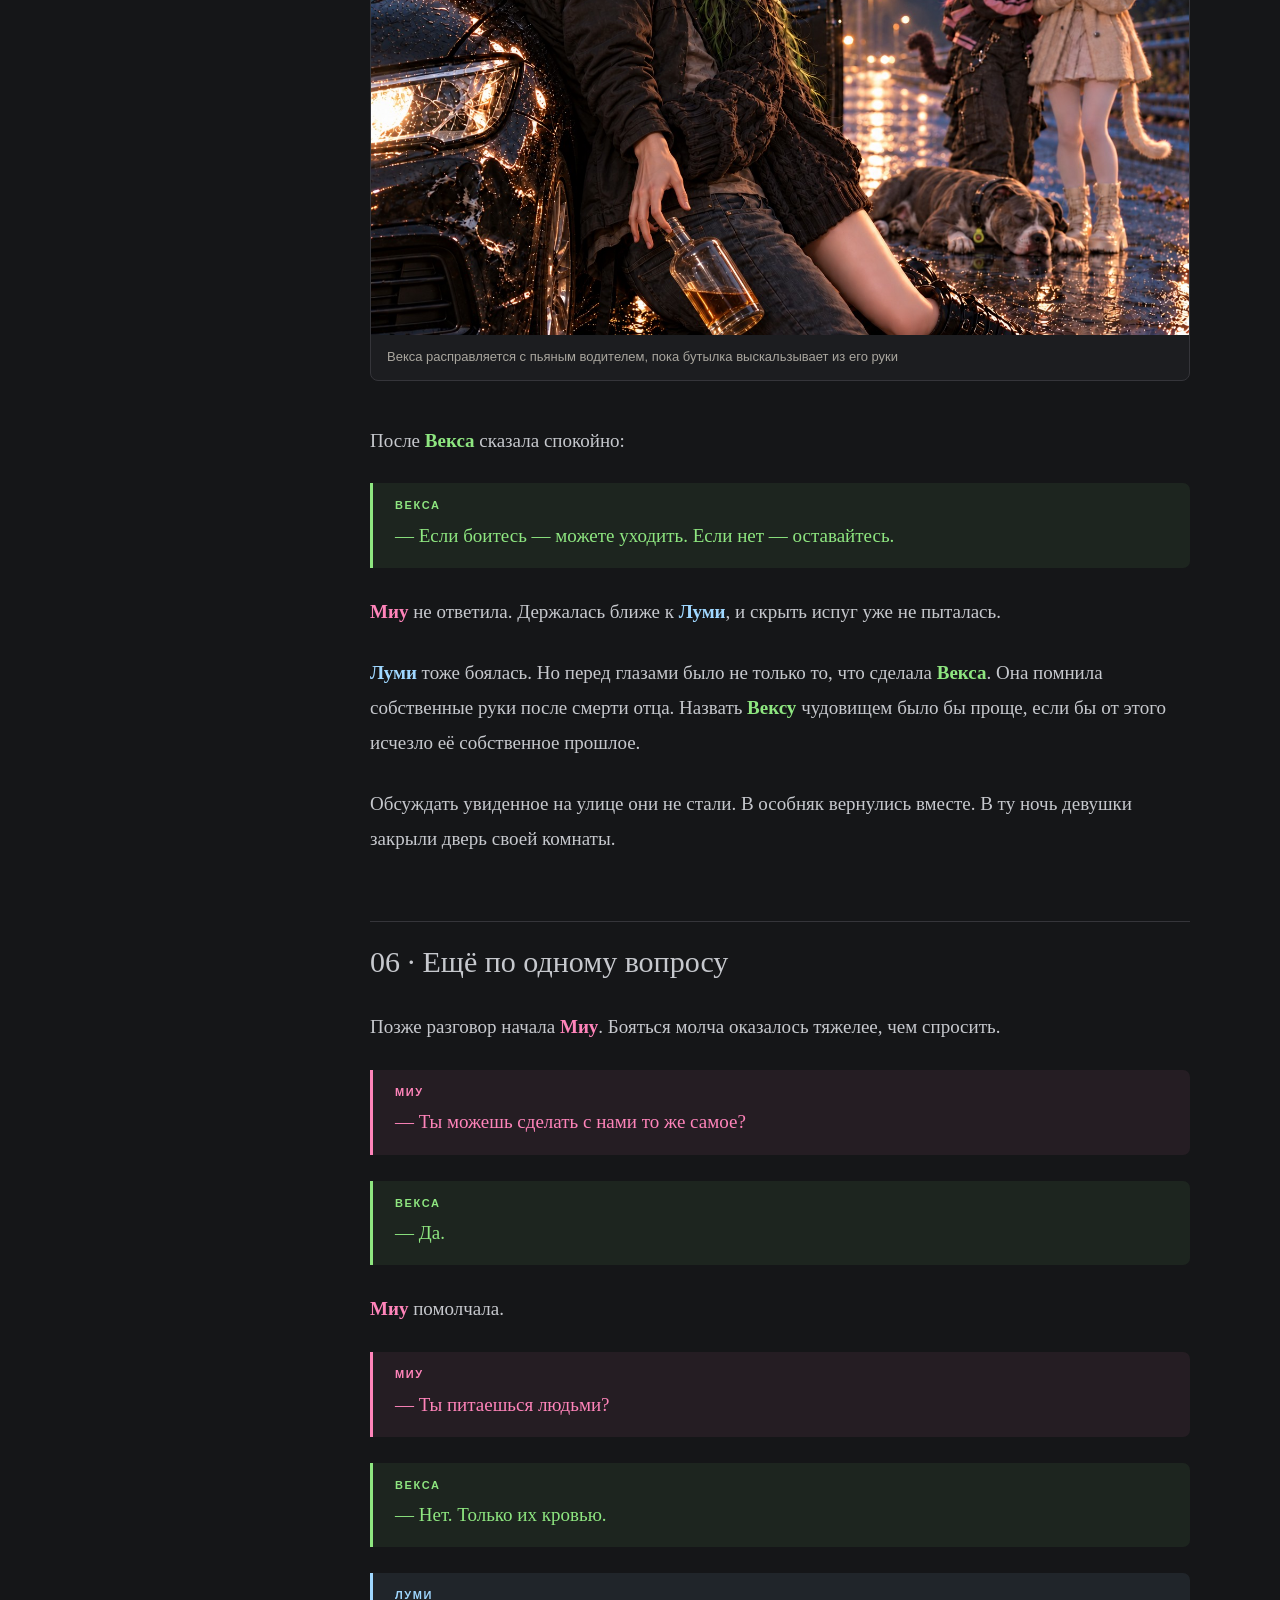
==== commit ee7510c7: "Add approved lore scenes and vampire Bruno canon" ====
--- a/reader/index.html
+++ b/reader/index.html
@@ -87,6 +87,7 @@
 <p class="">На этот раз она действительно убрала. Потом они продолжили готовить.</p>
 <p class="">Блюдо с авокадо удалось. <span class="character-name lumi">Луми</span> разложила его по тарелкам, <span class="character-name miu">Миу</span> в последний раз вытерла со стола муку, и девушки позвали <span class="character-name vexa">Вексу</span>.</p>
 <p class=""><span class="character-name vexa">Векса</span> сначала посмотрела на авокадо. Потом попробовала. Помедлила и взяла ещё немного — уже не из вежливости.</p>
+<figure class="story-illustration"><a href="illustrations/first-avocado-dish.jpg" target="_blank" rel="noopener"><img src="illustrations/first-avocado-dish.jpg" alt="Векса впервые пробует приготовленное девушками блюдо с авокадо" loading="lazy"></a><figcaption>Векса впервые пробует приготовленное девушками блюдо с авокадо</figcaption></figure>
 <p class="dialogue vexa" data-speaker="vexa"><span class="speaker">Векса</span><span>— За сотни лет это, пожалуй, первое, что меня действительно удивило.</span></p>
 <p class=""><span class="character-name miu">Миу</span> уже улыбалась, но вдруг посмотрела на неё внимательнее.</p>
 <p class="dialogue miu" data-speaker="miu"><span class="speaker">Миу</span><span>— За сколько?</span></p>
@@ -139,25 +140,29 @@
 <p class=""><span class="character-name vexa">Векса</span> купила ему всё необходимое. В её жизни появились прогулки, миски и обязательство возвращаться домой. <span class="character-name bruno">Бруно</span> ждал её, и это простое обстоятельство постепенно изменило устройство её вечности.</p>
 <p class="">Особняк, в котором теперь жили девушки, принадлежал ей. Огромный, относительно современный дом за городом, ворота, своя территория и одна машина. Денег хватало на ремонт. Такой дом вызывал меньше вопросов, чем жильё, застывшее в чужой эпохе.</p>
 <p class="">Рабочие появлялись редко: им приходил заказ, но кто жил за воротами, они не знали. Необходимый порядок поддерживался, хотя дом оставался холодным и пустым. Только уголок <span class="character-name bruno">Бруно</span> в спальне <span class="character-name vexa">Вексы</span> был всегда ухожен — миски, лежанки, игрушки. До появления девушек только этот уголок выглядел так, будто его обустраивали с любовью.</p>
+<figure class="story-illustration"><a href="illustrations/bruno-corner.jpg" target="_blank" rel="noopener"><img src="illustrations/bruno-corner.jpg" alt="Единственный по-настоящему обжитый уголок прежнего особняка принадлежал Бруно" loading="lazy"></a><figcaption>Единственный по-настоящему обжитый уголок прежнего особняка принадлежал Бруно</figcaption></figure>
 <p class="">В бар она прежде заходила выбирать жертв, чаще тех, чьё поведение позволяло ей не испытывать жалости. Потом там появилась <span class="character-name miu">Миу</span>. Ещё позже на пороге возникла окровавленная <span class="character-name lumi">Луми</span>.</p>
 <p class="">На собственном счету <span class="character-name vexa">Вексы</span> было слишком много трупов, чтобы отвергнуть её из-за услышанного признания.</p>
 <p class="">Она не знала наверняка даже того, можно ли окончательно уничтожить её саму или <span class="character-name bruno">Бруно</span>. Проверять на себе рассказы про осиновый кол в сердце ей не хотелось. Бесконечная жизнь не объяснила ей всех правил, по которым она существовала.</p>
 <h2 id="section-8">08 · Снова <span class="character-name bruno">Бруно</span></h2>
 <p class="">После первого разговора <span class="character-name vexa">Векса</span> не стала объяснять, откуда берёт кровь. О голоде девушки тоже пока ничего не знали.</p>
 <p class="">Однажды она спокойно достала при них пакет донорской крови. После раскрытия тайны больше не считала нужным прятать своё питание.</p>
+<figure class="story-illustration"><a href="illustrations/first-blood-bag.jpg" target="_blank" rel="noopener"><img src="illustrations/first-blood-bag.jpg" alt="Векса впервые достаёт пакет донорской крови при Миу и Луми" loading="lazy"></a><figcaption>Векса впервые достаёт пакет донорской крови при Миу и Луми</figcaption></figure>
 <p class=""><span class="character-name miu">Миу</span> и <span class="character-name lumi">Луми</span> смотрели на пакет. Их воображение рисовало совсем другие картины. Значит, чтобы поесть, ей не обязательно было искать живую жертву.</p>
 <p class="">Память о водителе от этого не исчезла.</p>
 <p class=""><span class="character-name bruno">Бруно</span> после обращения был голоден и опасен. Сначала <span class="character-name vexa">Векса</span> занималась им сама и ограничивала его контакт с девушками. Не обещала, что бояться нечего. Псу требовалось научиться контролировать себя.</p>
 <p class="">Со временем стало ясно, что <span class="character-name bruno">Бруно</span> тоже нужна кровь. <span class="character-name vexa">Векса</span> наливала ту же донорскую кровь в отдельную миску и мыла её после каждого кормления. Обычная собачья еда ему больше не требовалась, хотя есть её он мог. Мог теперь есть и человеческую пищу.</p>
 <p class="">Когда он начал слушаться, <span class="character-name vexa">Векса</span> стала допускать его к девушкам — только хорошо накормив.</p>
 <p class="">Первой снова погладить его решилась <span class="character-name lumi">Луми</span>. Она спросила разрешения и дождалась ответа <span class="character-name vexa">Вексы</span>. <span class="character-name bruno">Бруно</span> прижался к её ладони знакомым движением. <span class="character-name lumi">Луми</span> немного расслабилась.</p>
-<p class=""><span class="character-name miu">Миу</span> стояла скованная страхом и не решалась протянуть руку. Тогда <span class="character-name bruno">Бруно</span> сам подошёл к ней. Осторожно коснулся носом её неподвижной руки и подождал.</p>
+<p class=""><span class="character-name miu">Миу</span> стояла скованная страхом и не решалась протянуть руку. Красные глаза и выступающие клыки <span class="character-name bruno">Бруно</span> всё ещё выдавали вампирский голод, который он пока не умел скрывать полностью. Тогда <span class="character-name bruno">Бруно</span> сам подошёл к ней. Осторожно коснулся носом её неподвижной руки и подождал. Он выглядел опасно, но не нападал.</p>
+<figure class="story-illustration"><a href="illustrations/bruno-trust.jpg" target="_blank" rel="noopener"><img src="illustrations/bruno-trust.jpg" alt="Бруно сам осторожно касается носом руки испуганной Миу" loading="lazy"></a><figcaption>Бруно сам осторожно касается носом руки испуганной Миу</figcaption></figure>
 <p class="">Она погладила его и дрожащим голосом выговорила: «Б-бруно?»</p>
 <p class=""><span class="character-name vexa">Векса</span> спокойно следила за псом. Не торопила <span class="character-name miu">Миу</span> и не смеялась над её страхом.</p>
 <p class="">Позже обе девушки понемногу начали помогать с <span class="character-name bruno">Бруно</span>. Спасение не вернуло всё на прежние места за одну ночь, но знакомые движения пса постепенно снова становились частью их дней.</p>
 <h2 id="section-9">09 · Первый год</h2>
 <p class="">Постепенно девушки перевезли вещи и начали обживаться. <span class="character-name miu">Миу</span> быстро заняла свою часть комнаты. <span class="character-name lumi">Луми</span> свои немногочисленные вещи держала собранными. Место ей дали, но поверить, что завтра его не отнимут, сразу не получалось.</p>
 <p class="">Однажды <span class="character-name vexa">Векса</span> заметила это и коротко сказала: «Шкафом пользоваться можно». Требовать, чтобы <span class="character-name lumi">Луми</span> немедленно распаковалась, не стала. Сначала та убрала в шкаф одну вещь. Остальные перекладывала постепенно.</p>
+<figure class="story-illustration"><a href="illustrations/lumi-unpacks.jpg" target="_blank" rel="noopener"><img src="illustrations/lumi-unpacks.jpg" alt="Луми впервые убирает одну вещь в шкаф отведённой ей комнаты" loading="lazy"></a><figcaption>Луми впервые убирает одну вещь в шкаф отведённой ей комнаты</figcaption></figure>
 <p class="">В один из дней любопытство <span class="character-name miu">Миу</span> всё-таки привело её к лестнице на второй этаж. <span class="character-name lumi">Луми</span> остановила её и напомнила о водителе — о том, какой тогда была <span class="character-name vexa">Векса</span>. <span class="character-name miu">Миу</span> посмотрела наверх, но дальше не пошла. Что хранилось за этой границей, они так и не узнали.</p>
 <p class="">Девушки звали <span class="character-name vexa">Вексу</span> с собой: выйти куда-нибудь, посмотреть фильм или просто поговорить. Она могла отказаться, но обычно приходила. Сидела молча, пока не спрашивали лично её. Сама их не приглашала. Если план срывался, могла предложить другое место или занятие — опыта у неё хватало.</p>
 <p class="">Иногда <span class="character-name vexa">Векса</span> отпускала сухое замечание. <span class="character-name miu">Миу</span> смеялась, а <span class="character-name lumi">Луми</span> сначала пыталась понять, серьёзно ли это сказано. Когда рядом было хорошо, <span class="character-name vexa">Векса</span> оставалась.</p>
@@ -172,13 +177,17 @@
 <p class="">Однажды она вскользь упомянула, что всегда мечтала о фотоаппарате. Через несколько дней <span class="character-name vexa">Векса</span> вручила ей коробку. Праздника не было. <span class="character-name lumi">Луми</span> посмотрела на подарок, и у неё на глазах выступили слёзы. Она сказала, что не стоило, что не знает, чем сможет ответить за такую дорогую вещь. <span class="character-name vexa">Векса</span> велела об этом не думать: это всего лишь деньги. Если <span class="character-name lumi">Луми</span> нравится, ей не жалко.</p>
 <figure class="story-illustration"><a href="illustrations/camera-gift.jpg" target="_blank" rel="noopener"><img src="illustrations/camera-gift.jpg" alt="Векса дарит Луми первый профессиональный фотоаппарат, а Бруно с любопытством смотрит на подарок" loading="lazy"></a><figcaption>Векса дарит Луми первый профессиональный фотоаппарат, а Бруно с любопытством смотрит на подарок</figcaption></figure>
 <p class="">Сначала появились фотографии <span class="character-name bruno">Бруно</span>. Потом ещё фотографии <span class="character-name bruno">Бруно</span>. Очень много фотографий <span class="character-name bruno">Бруно</span>. Постепенно в кадре стали появляться подруги, а на прогулках <span class="character-name lumi">Луми</span> останавливалась ради природы и маленьких деталей, которые хотелось рассмотреть ближе. Особенно ей нравилась макросъёмка. Растения, иней и тени давали всё новые поводы остановиться. Неудачные кадры она спокойно удаляла и пробовала снова. Здесь ей не нужно было сразу всё делать правильно.</p>
+<figure class="story-illustration"><a href="illustrations/lumi-photographs.jpg" target="_blank" rel="noopener"><img src="illustrations/lumi-photographs.jpg" alt="Луми фотографирует покрытые инеем растения, пока Бруно остаётся рядом" loading="lazy"></a><figcaption>Луми фотографирует покрытые инеем растения, пока Бруно остаётся рядом</figcaption></figure>
 <p class="">Снимки она хранила в цифровом виде. Печатать и развешивать портреты подруг не решалась: боялась, что распоряжается их изображениями без разрешения.</p>
 <p class=""><span class="character-name miu">Миу</span> охотно позировала и умела растянуть один пробный снимок на целую фотосессию. <span class="character-name lumi">Луми</span> приходилось просить её постоять спокойно. <span class="character-name vexa">Векса</span> тоже не возражала против камеры. На снимках она была рядом с подругами. Эти фотографии сохраняли то, что для <span class="character-name vexa">Вексы</span> было особенно важно, — память о близких.</p>
+<figure class="story-illustration"><a href="illustrations/miu-photoshoot.jpg" target="_blank" rel="noopener"><img src="illustrations/miu-photoshoot.jpg" alt="Миу превращает пробный снимок в фотосессию, а рядом лежат уже сделанные фотографии" loading="lazy"></a><figcaption>Миу превращает пробный снимок в фотосессию, а рядом лежат уже сделанные фотографии</figcaption></figure>
 <p class="">С вещами <span class="character-name miu">Миу</span> в особняк переехала её гитара. В детстве родители говорили, что представитель высшего общества должен уметь играть на музыкальном инструменте. Играть она научилась, но показывать это подругам не спешила. Музыка оставалась слишком личной и напоминала о родителях. Петь <span class="character-name miu">Миу</span> любила.</p>
 <p class="">Однажды, проходя мимо комнаты, <span class="character-name lumi">Луми</span> случайно услышала пение <span class="character-name miu">Миу</span>. Она не вошла и не стала снимать. Позже просто сказала <span class="character-name miu">Миу</span>, что ей понравилось. <span class="character-name vexa">Векса</span> тоже слышала пение, но оставила это при себе. В доме она могла слышать даже сердцебиение подруг, хотя не всегда прислушивалась.</p>
+<figure class="story-illustration"><a href="illustrations/miu-guitar.jpg" target="_blank" rel="noopener"><img src="illustrations/miu-guitar.jpg" alt="Миу играет на гитаре и поёт, не замечая остановившуюся в коридоре Луми" loading="lazy"></a><figcaption>Миу играет на гитаре и поёт, не замечая остановившуюся в коридоре Луми</figcaption></figure>
 <h2 id="section-11">11 · Не в одиночестве</h2>
 <p class="">О прошлом говорили не сразу и не обо всём. <span class="character-name miu">Миу</span> и особенно <span class="character-name vexa">Векса</span> помогали <span class="character-name lumi">Луми</span> пережить случившееся. С <span class="character-name vexa">Вексой</span> можно было говорить о страшном, не пытаясь сначала сделать себя приемлемой для собеседника.</p>
 <p class="">Через несколько лет <span class="character-name lumi">Луми</span> пришла в полицию вместе с подругами и сдалась. За это время они собрали доказательства того, что происходило в её семье. Сначала <span class="character-name lumi">Луми</span> арестовали, затем оправдали: доказательств оказалось достаточно. Говорить ей больше не пришлось в одиночестве.</p>
+<figure class="story-illustration"><a href="illustrations/lumi-police.jpg" target="_blank" rel="noopener"><img src="illustrations/lumi-police.jpg" alt="Луми приходит в полицию с собранными доказательствами, а Миу и Векса остаются рядом" loading="lazy"></a><figcaption>Луми приходит в полицию с собранными доказательствами, а Миу и Векса остаются рядом</figcaption></figure>
 <p class=""><span class="character-name miu">Миу</span> тоже хранила многое при себе. Флирт был навыком; говорить о личном прошлом она не любила.</p>
 <p class="">Гораздо позже, когда они уже могли говорить на личные темы, у взрослой <span class="character-name lumi">Луми</span> возникли вопросы о сексуальности. <span class="character-name miu">Миу</span> отвечала. <span class="character-name lumi">Луми</span> удивилась, откуда та столько знает, и спросила, сколько у неё было парней. <span class="character-name miu">Миу</span> неохотно рассказала то, о чём прежде предпочитала молчать.</p>
 <p class="">Она выросла в богатой семье и ушла от родительского контроля. Во взрослой жизни работала в эскорте, зарабатывая собственную независимость. Среди клиентов были пожилые мужчины; за отдельные неприятные ей интимные услуги платили больше. От оплаты опыт не становился приятнее. Во время общения с мафиозной компанией её застрелили. После возвращения она сменила обстановку и стала барменом.</p>
@@ -187,7 +196,9 @@
 <h2 id="section-12">12 · Пятьдесят лет спустя</h2>
 <p class="">Со временем особняк <span class="character-name vexa">Вексы</span> стал их общим домом. <span class="character-name miu">Миу</span> приносила шум и нелепые идеи. <span class="character-name lumi">Луми</span> училась чувствовать безопасность, сердиться без страха и радоваться без оглядки. <span class="character-name vexa">Векса</span> привыкала возвращаться не только к собаке.</p>
 <p class="">Пьяный водитель остался её последней живой жертвой. Теперь <span class="character-name vexa">Векса</span> питалась донорской кровью: волонтёрила, призывала людей сдавать кровь и часть тайком забирала себе. Прошлое не исчезло, но её повседневность стала другой.</p>
+<figure class="story-illustration"><a href="illustrations/vexa-donation.jpg" target="_blank" rel="noopener"><img src="illustrations/vexa-donation.jpg" alt="Векса помогает донору и незаметно забирает один пакет крови себе" loading="lazy"></a><figcaption>Векса помогает донору и незаметно забирает один пакет крови себе</figcaption></figure>
 <p class=""><span class="character-name lumi">Луми</span> была благодарна за первую помощь. За годы к благодарности прибавились доверие, привязанность и возможность самой заботиться о подругах. Ей не пришлось навсегда остаться той, кого однажды спасли.</p>
 <p class=""><span class="character-name vexa">Вексе</span> не нужна была человеческая еда, но она всё равно садилась с ними ужинать. <span class="character-name bruno">Бруно</span> занимал слишком много места. Кто-нибудь смеялся. Она сидела за столом со своей тарелкой, хотя могла бы обойтись без неё.</p>
 <p class="">С начала их совместной жизни прошло примерно пятьдесят лет.</p>
+<figure class="story-illustration"><a href="illustrations/fifty-years-dinner.jpg" target="_blank" rel="noopener"><img src="illustrations/fifty-years-dinner.jpg" alt="Примерно через пятьдесят лет особняк стал их общим домом" loading="lazy"></a><figcaption>Примерно через пятьдесят лет особняк стал их общим домом</figcaption></figure>
 <p class="">Уходить ей больше не хотелось.</p></article><footer>Same Girls. Different Chaos. <span>Авторский мир и его истории</span><a href="#reading">Наверх ↑</a></footer></main></div></body></html>
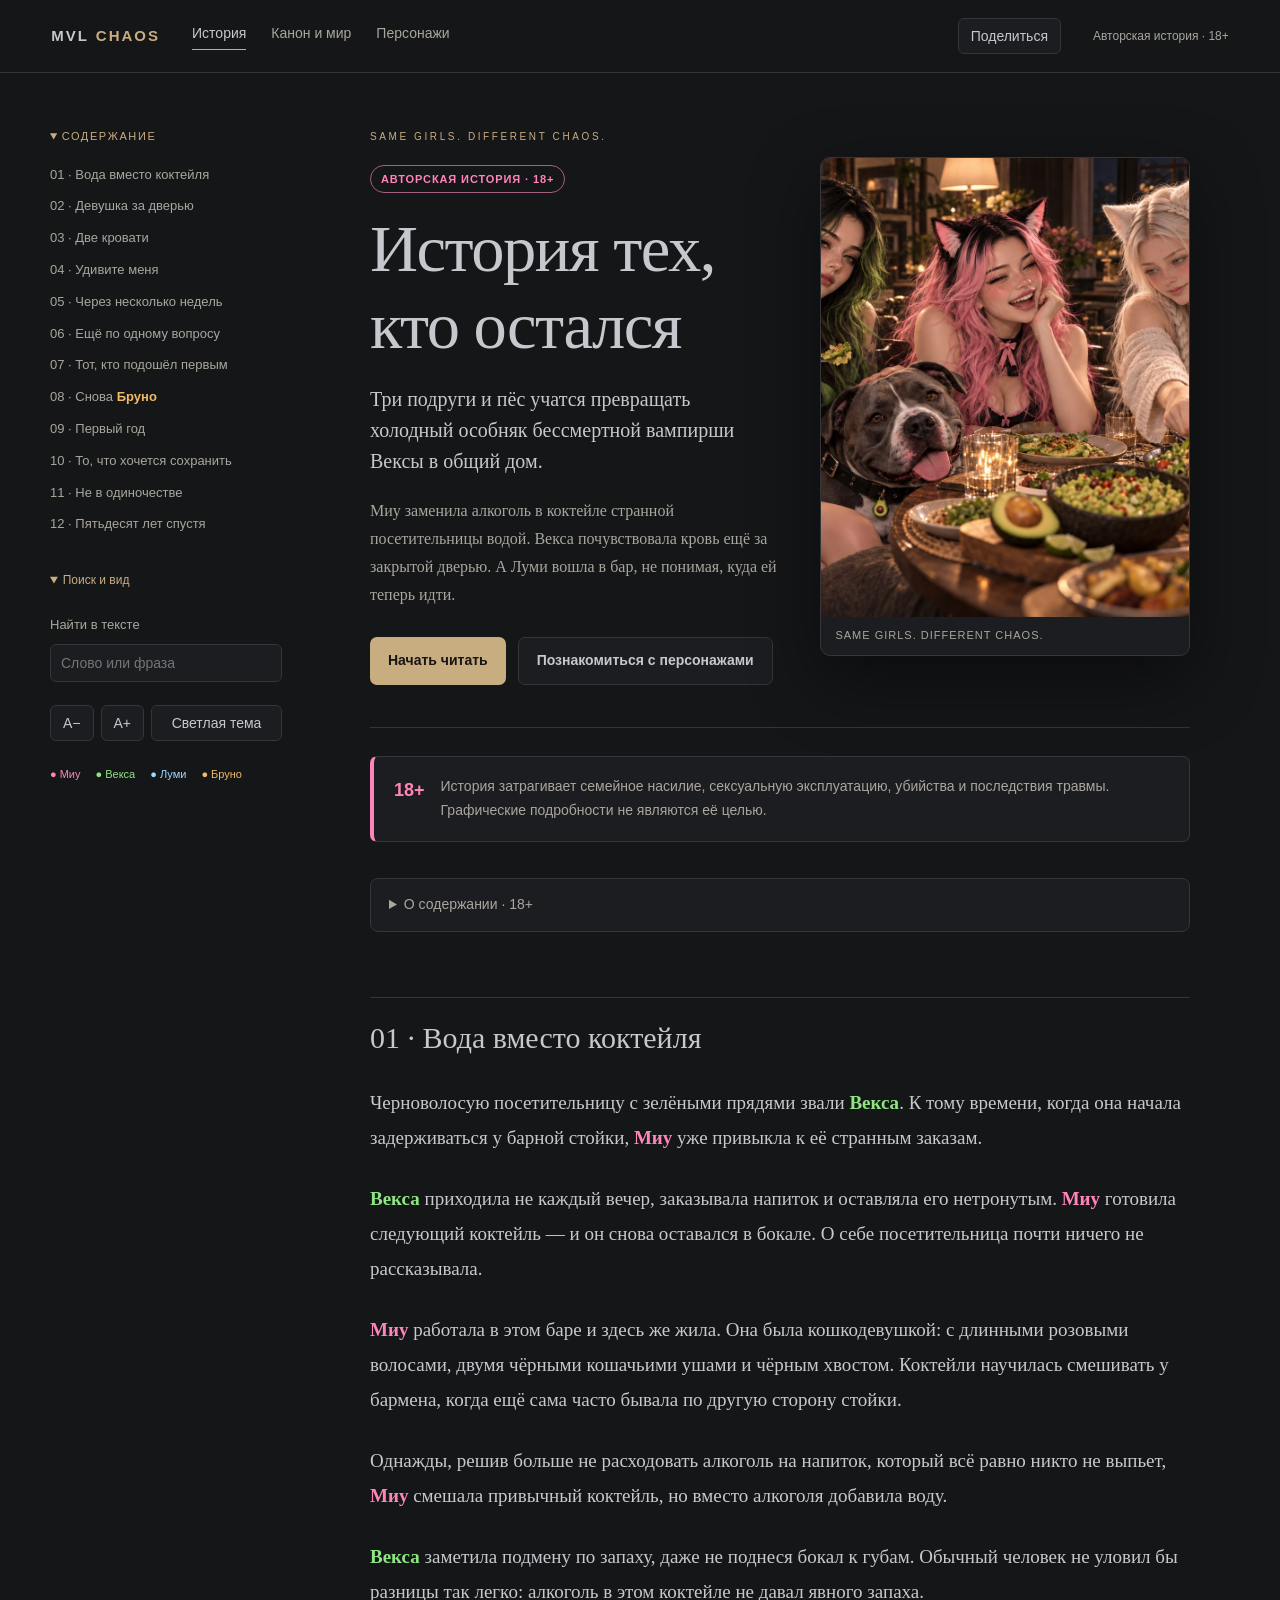
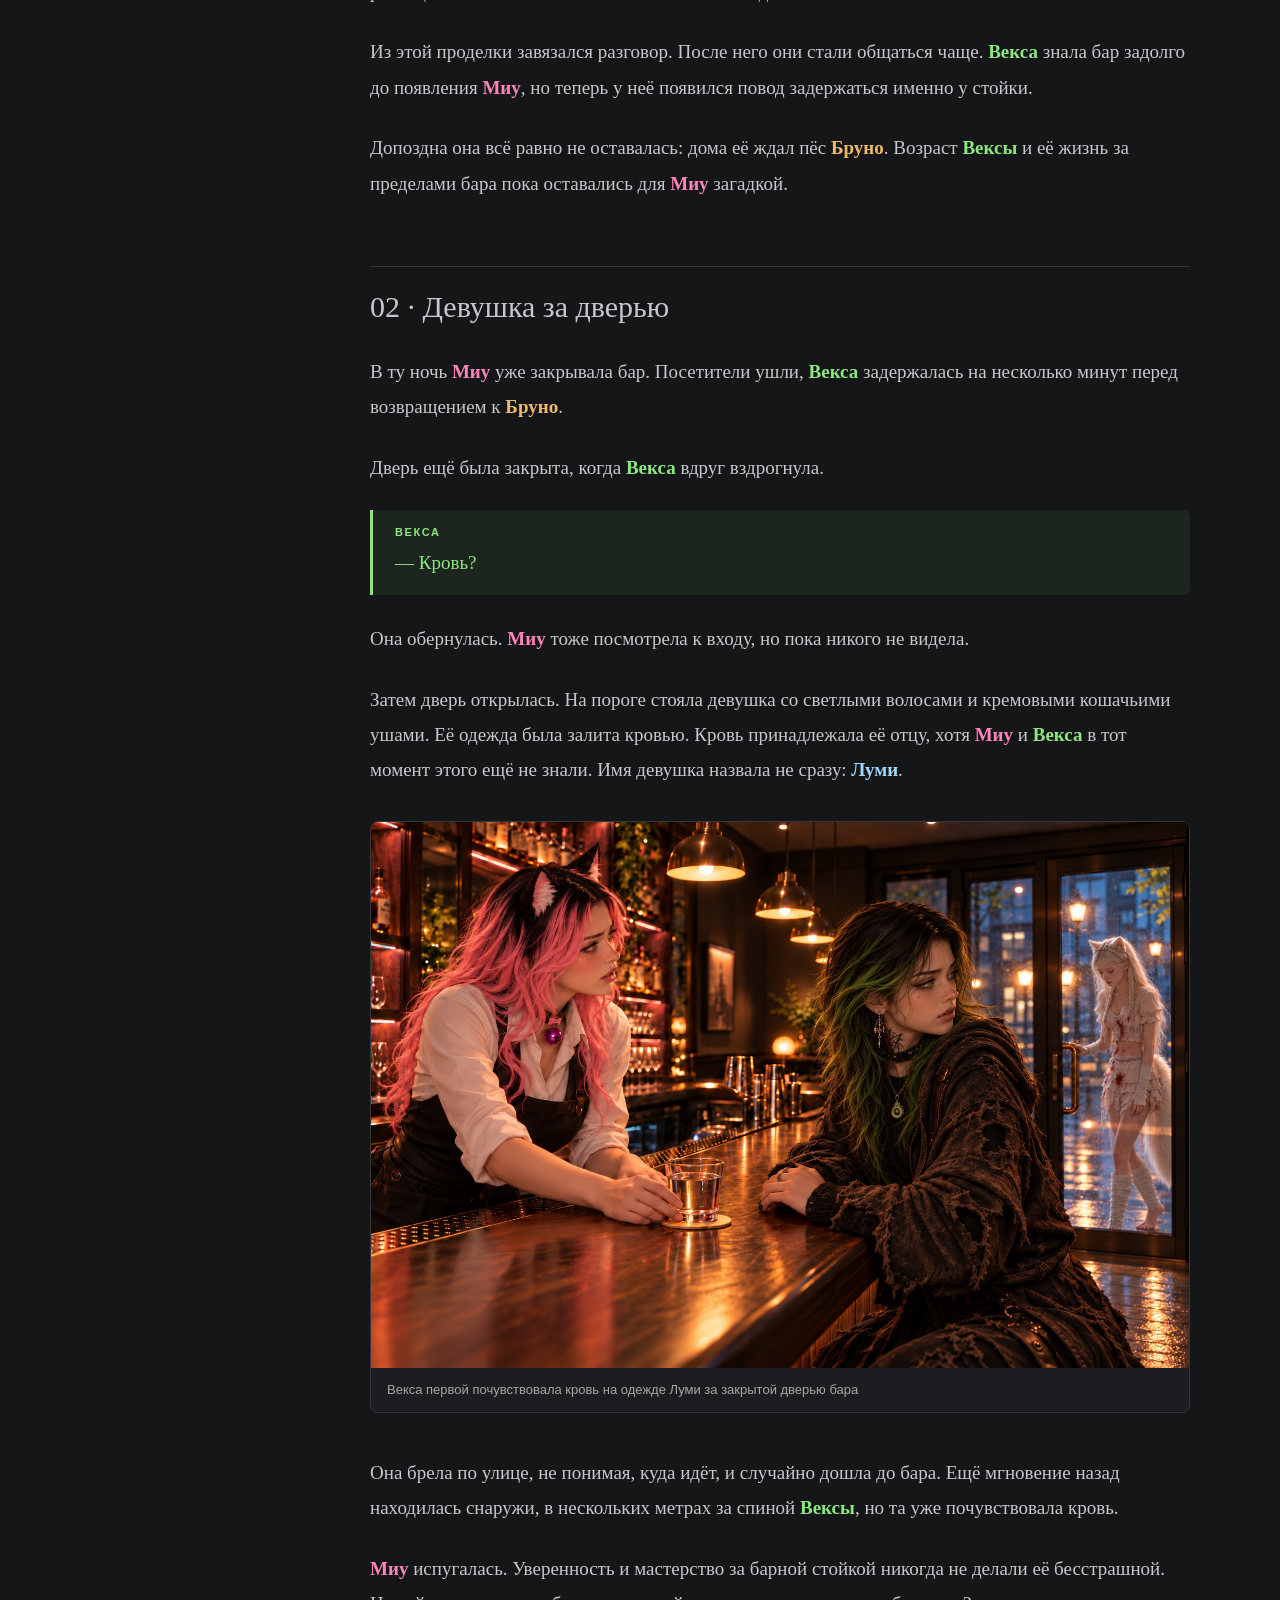
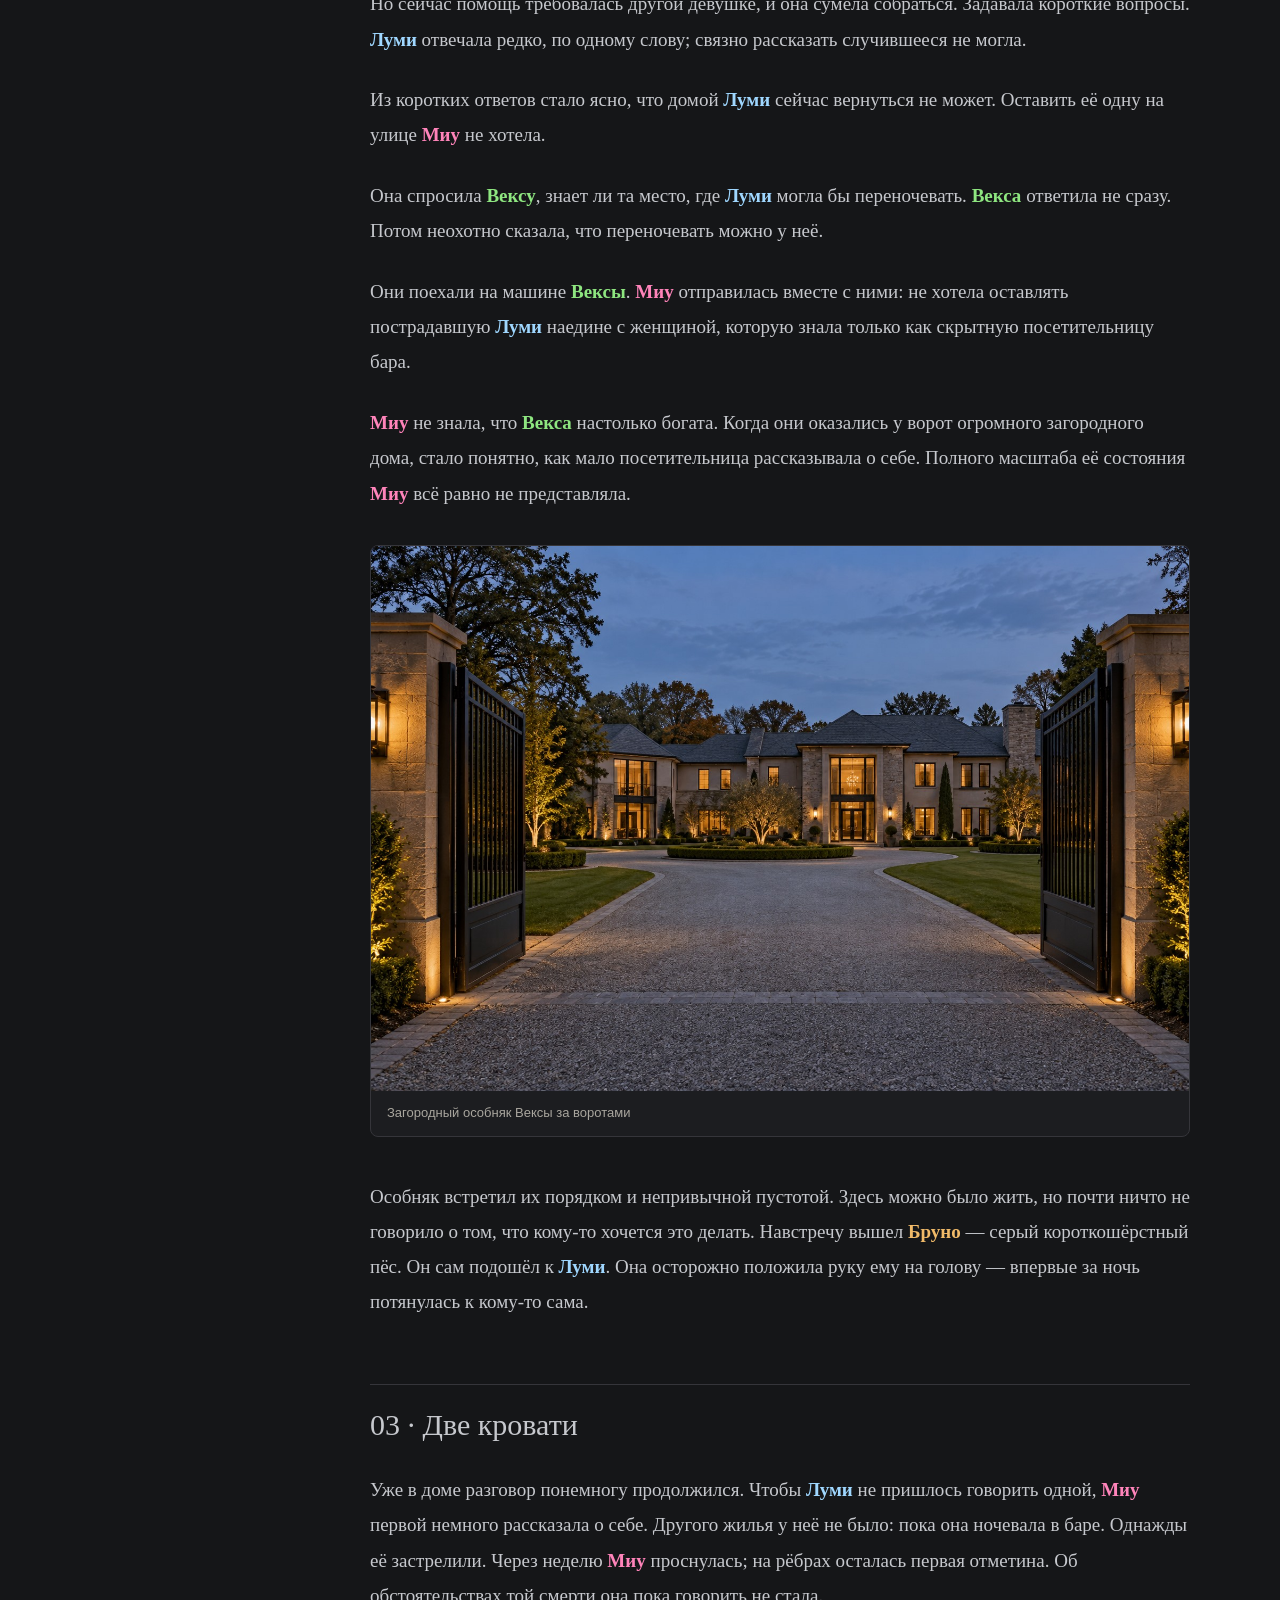
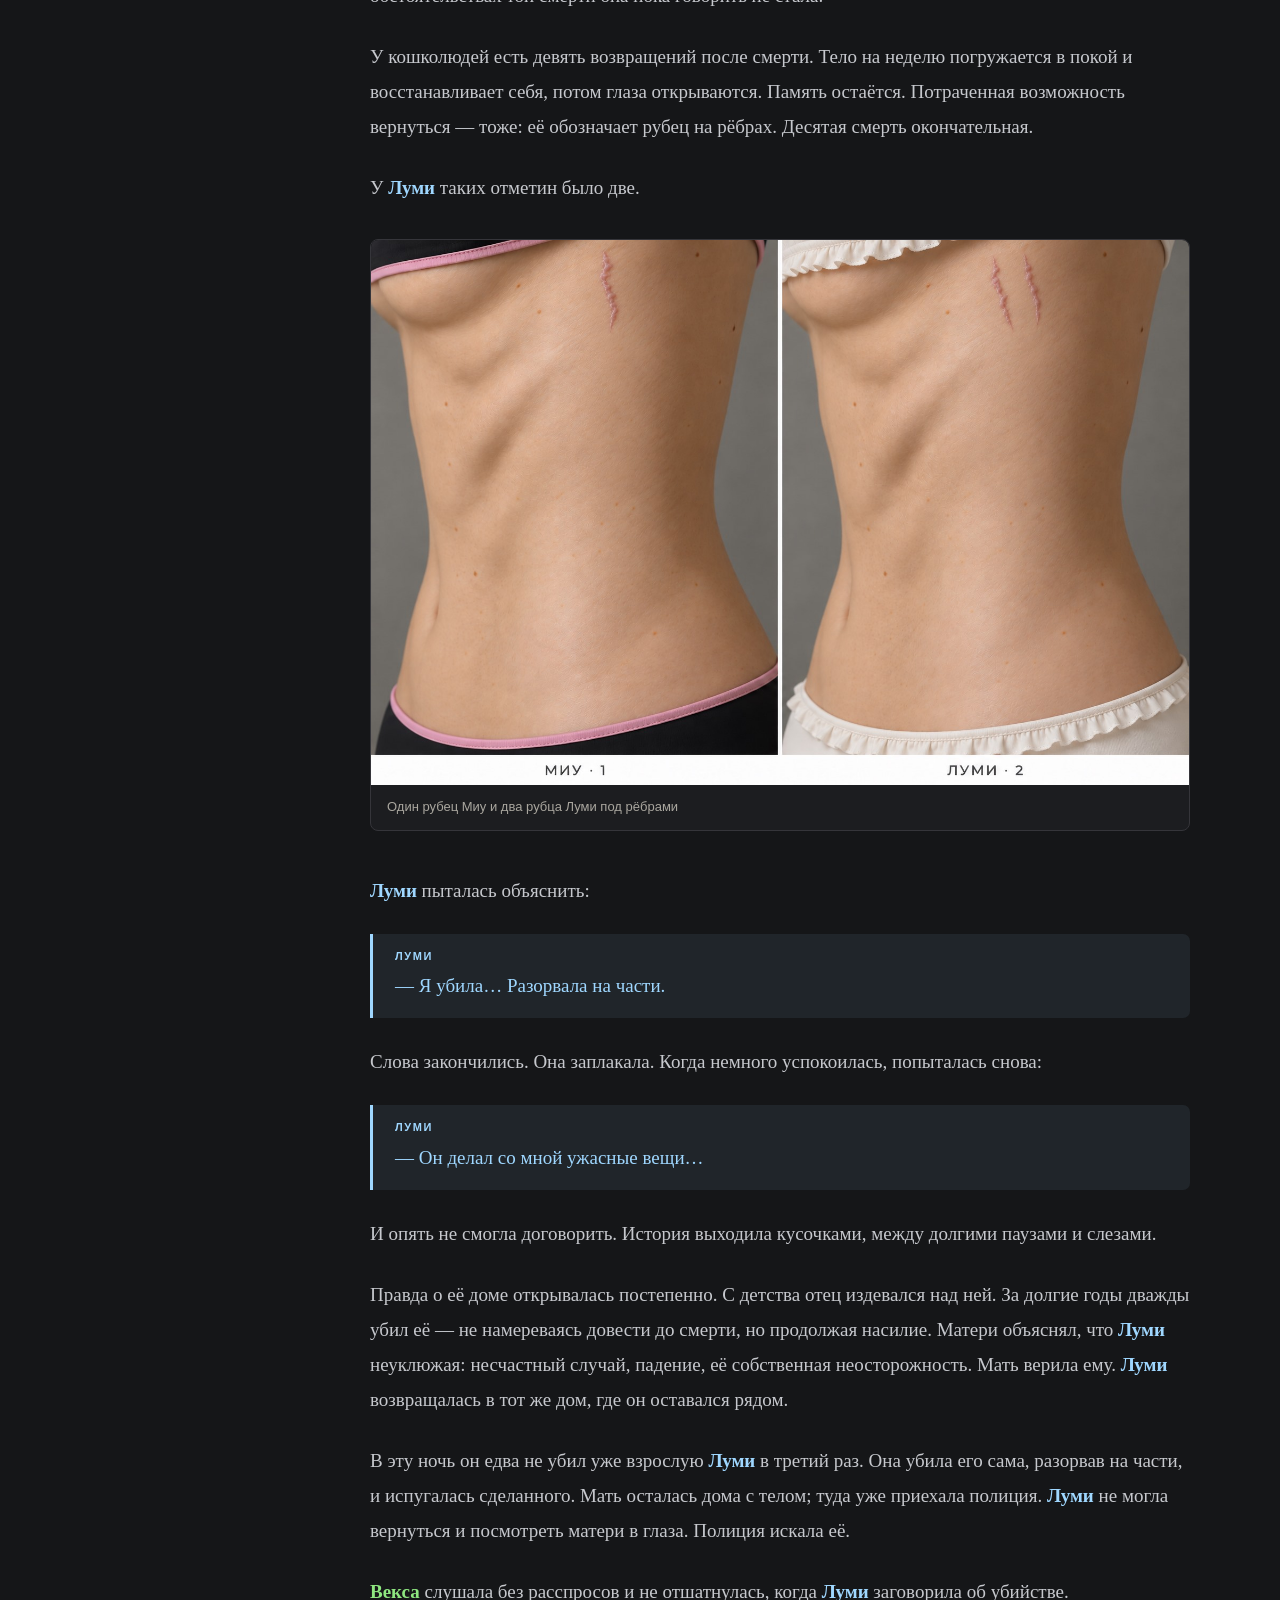
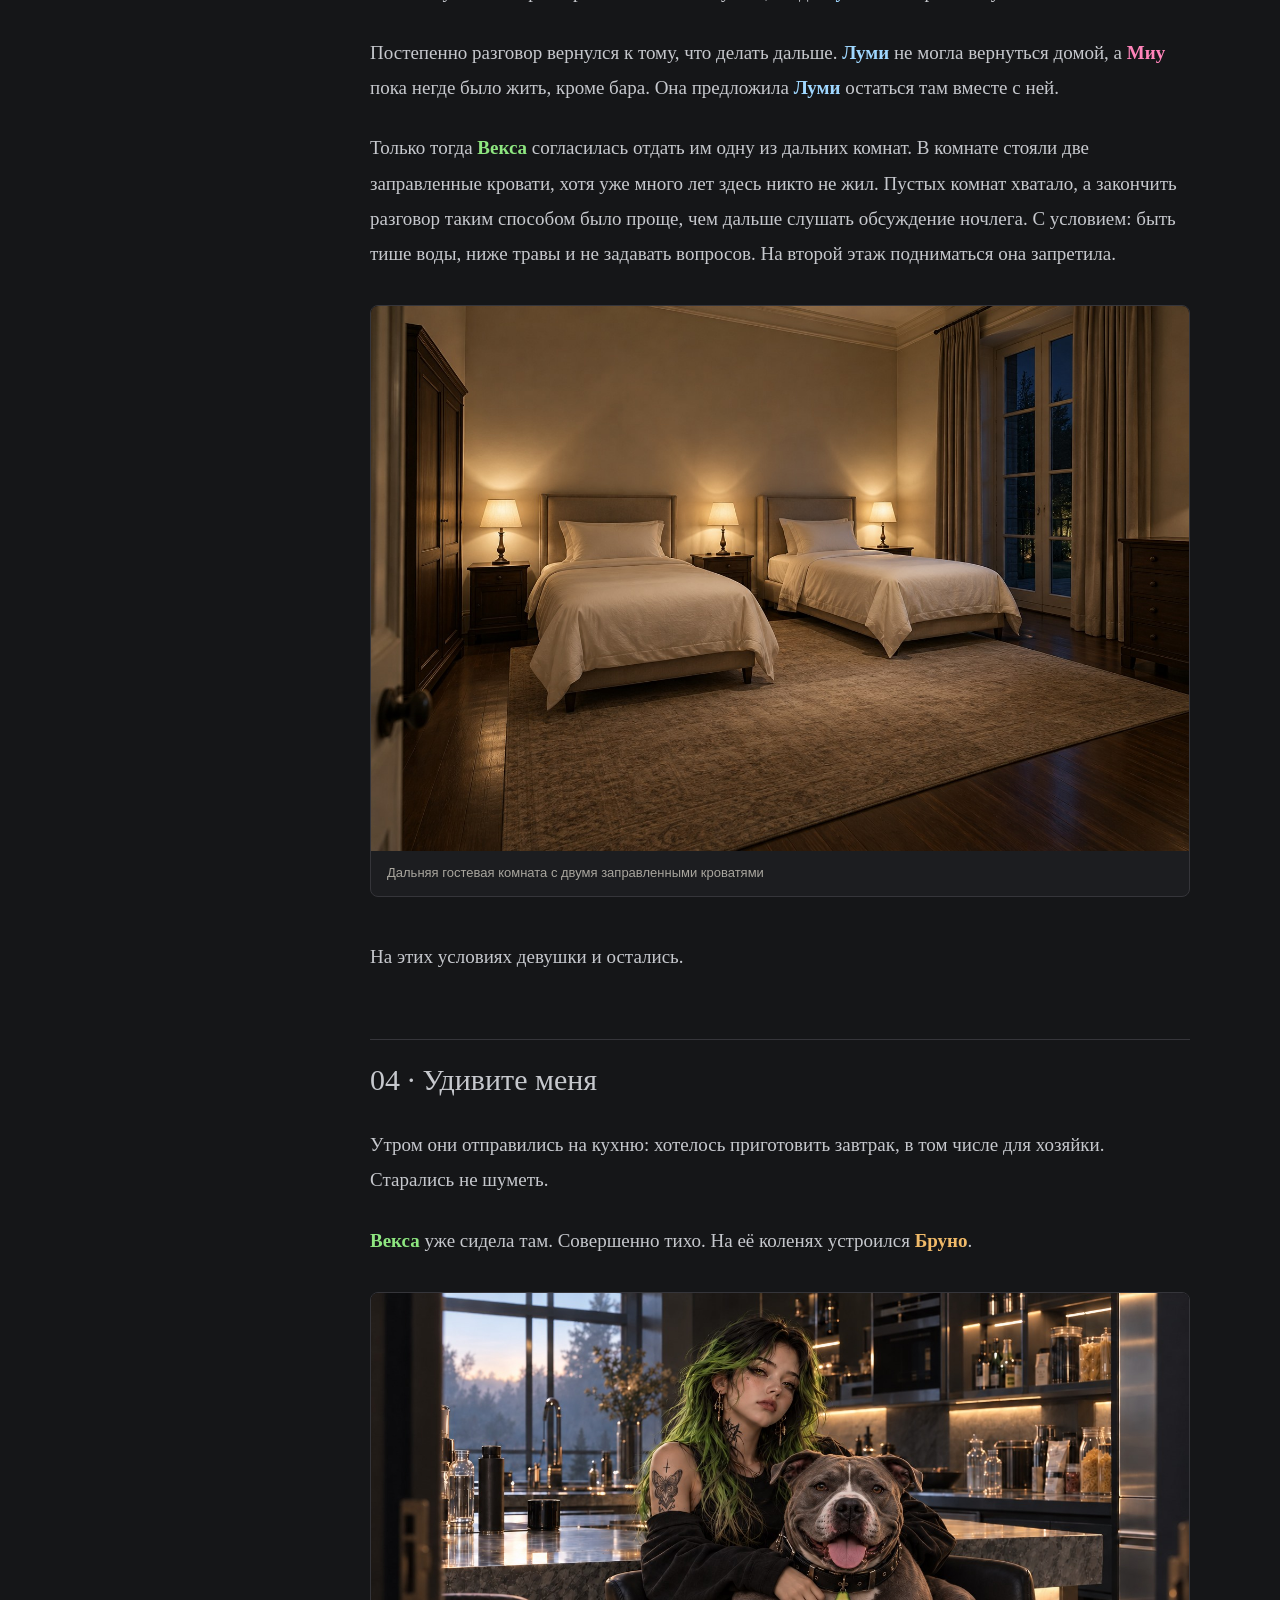
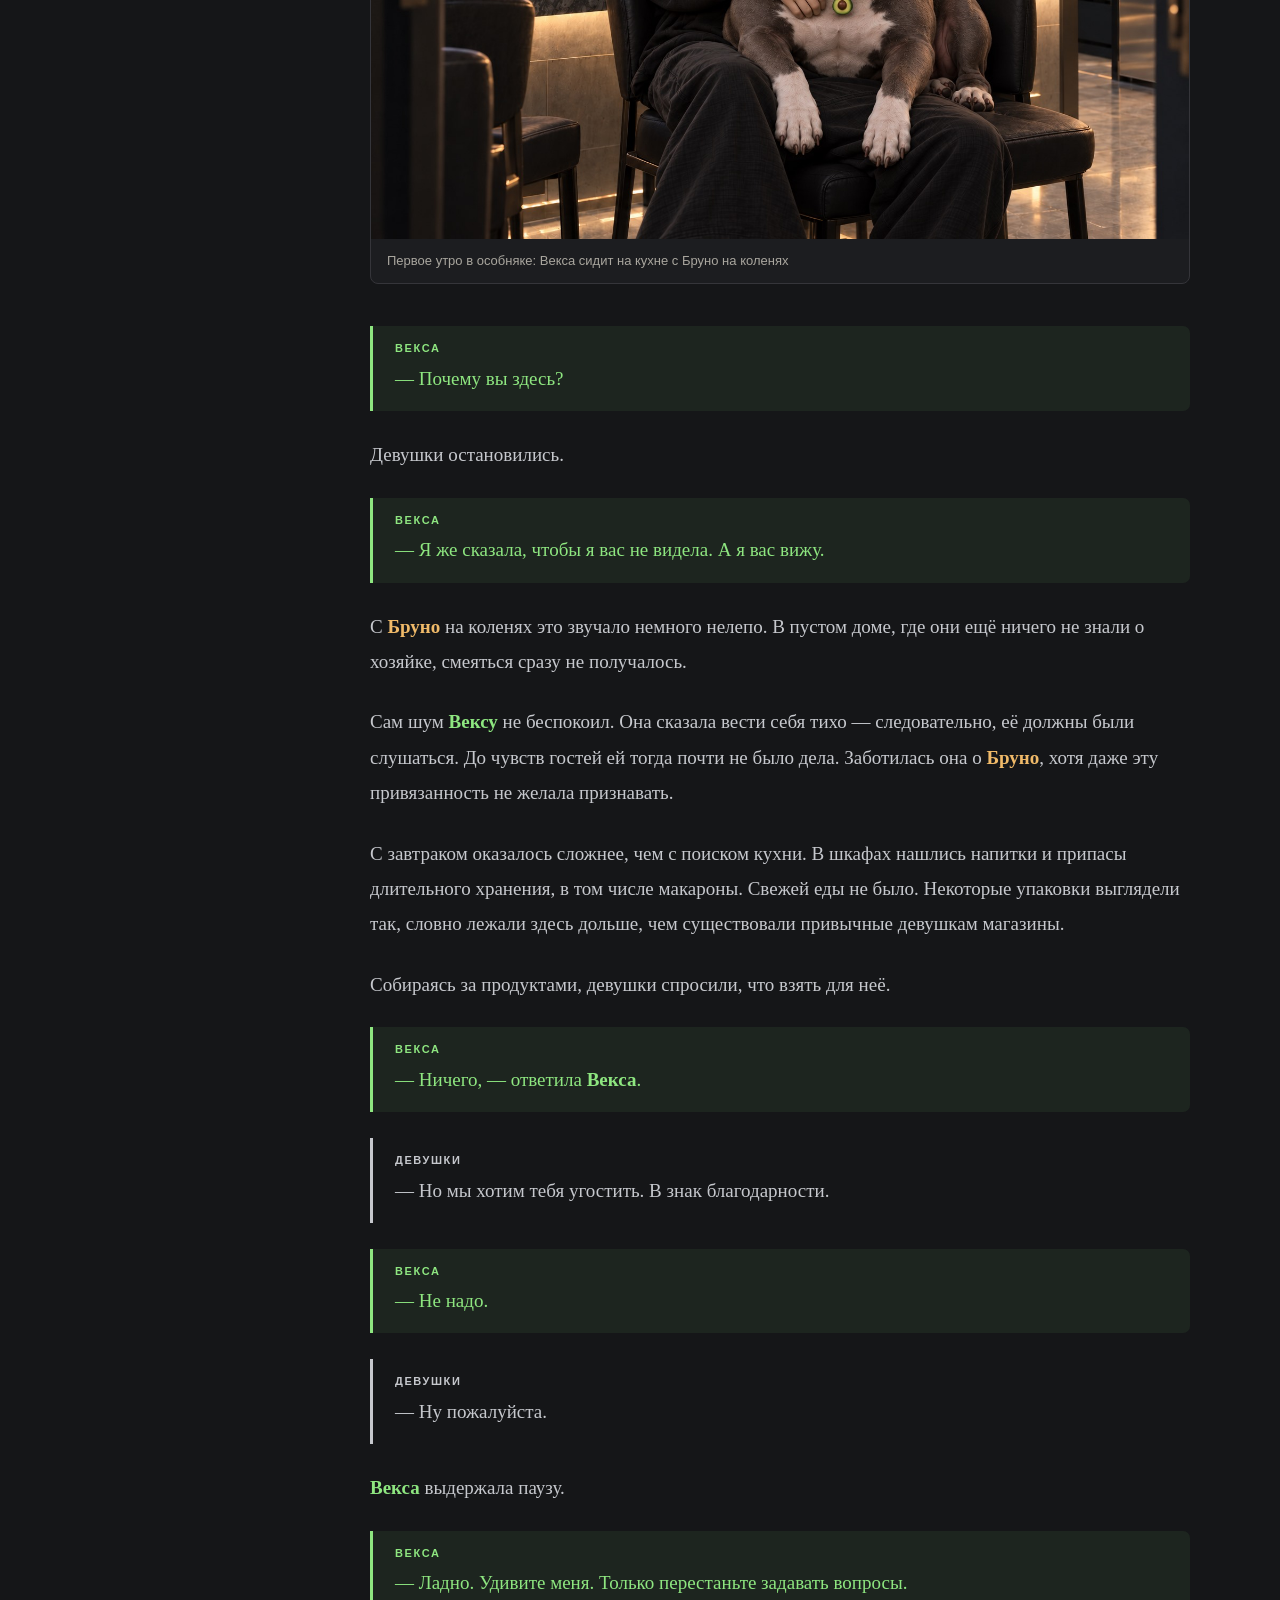
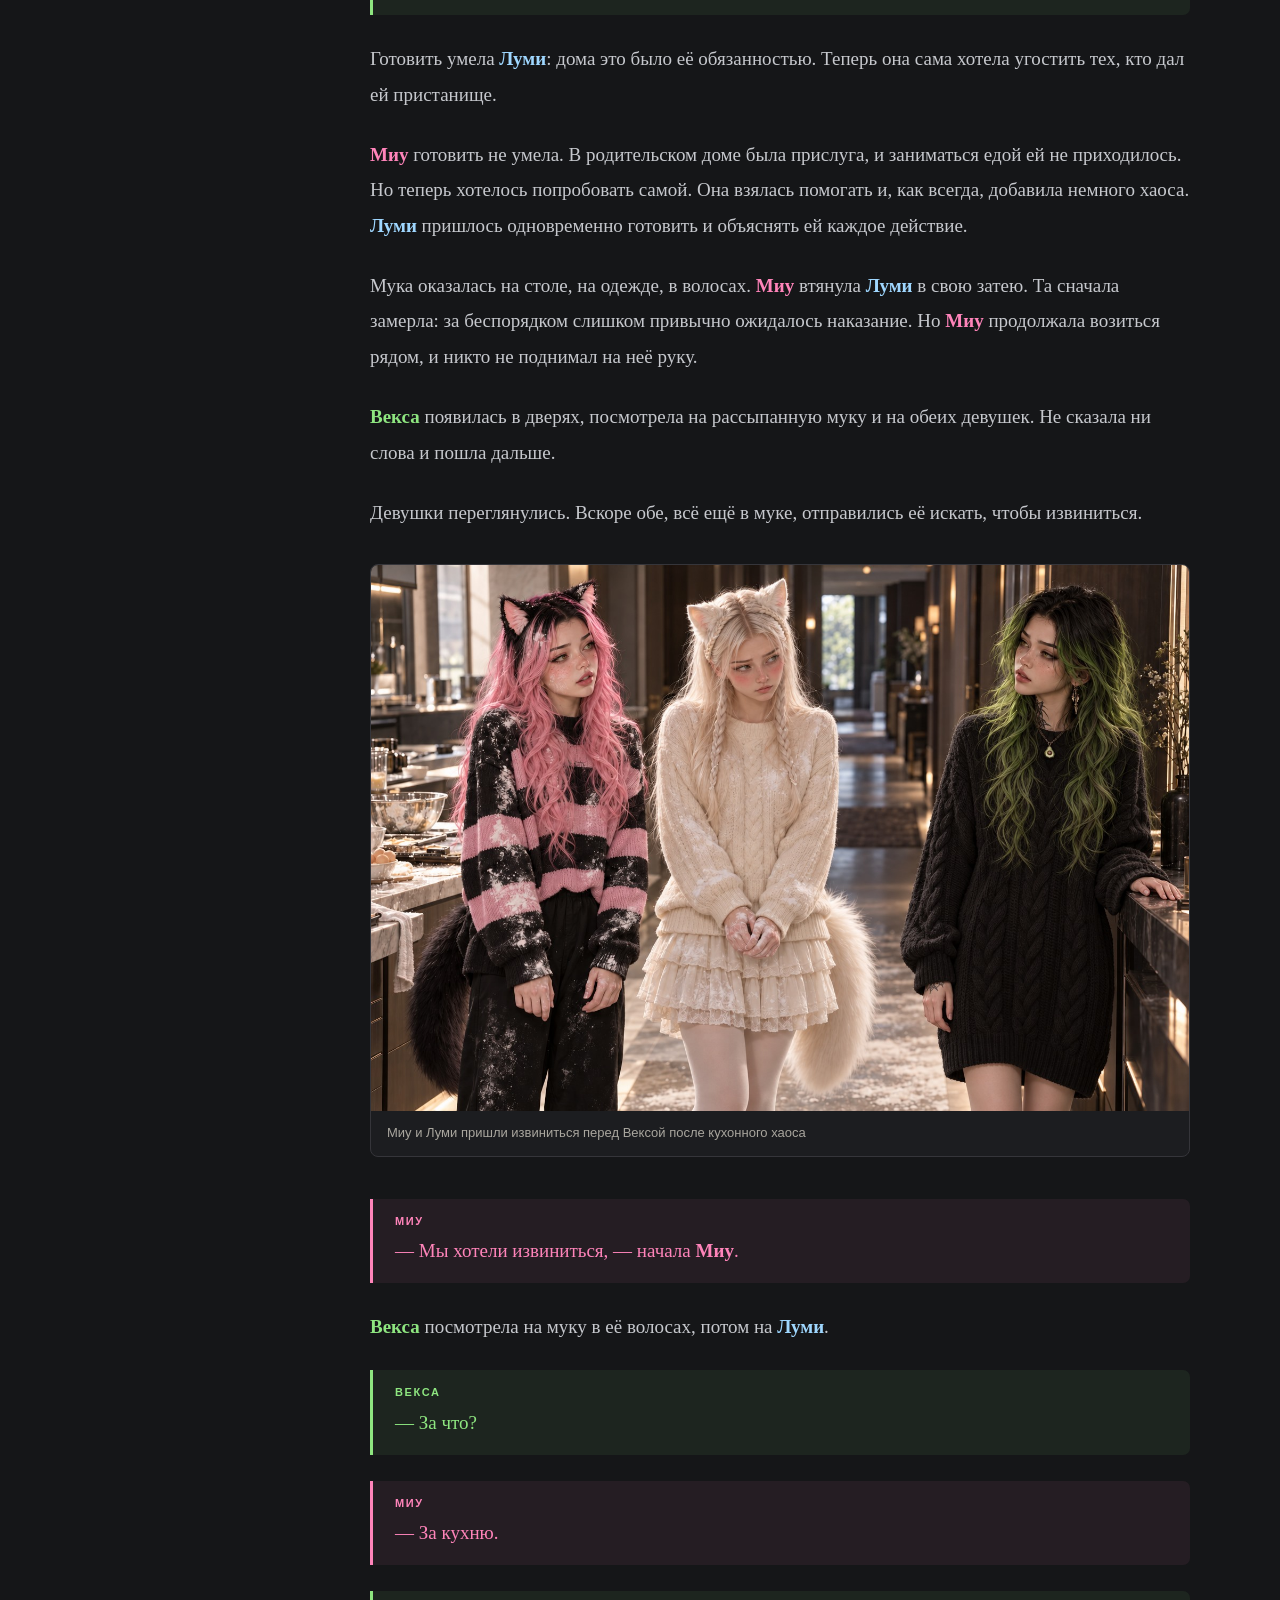
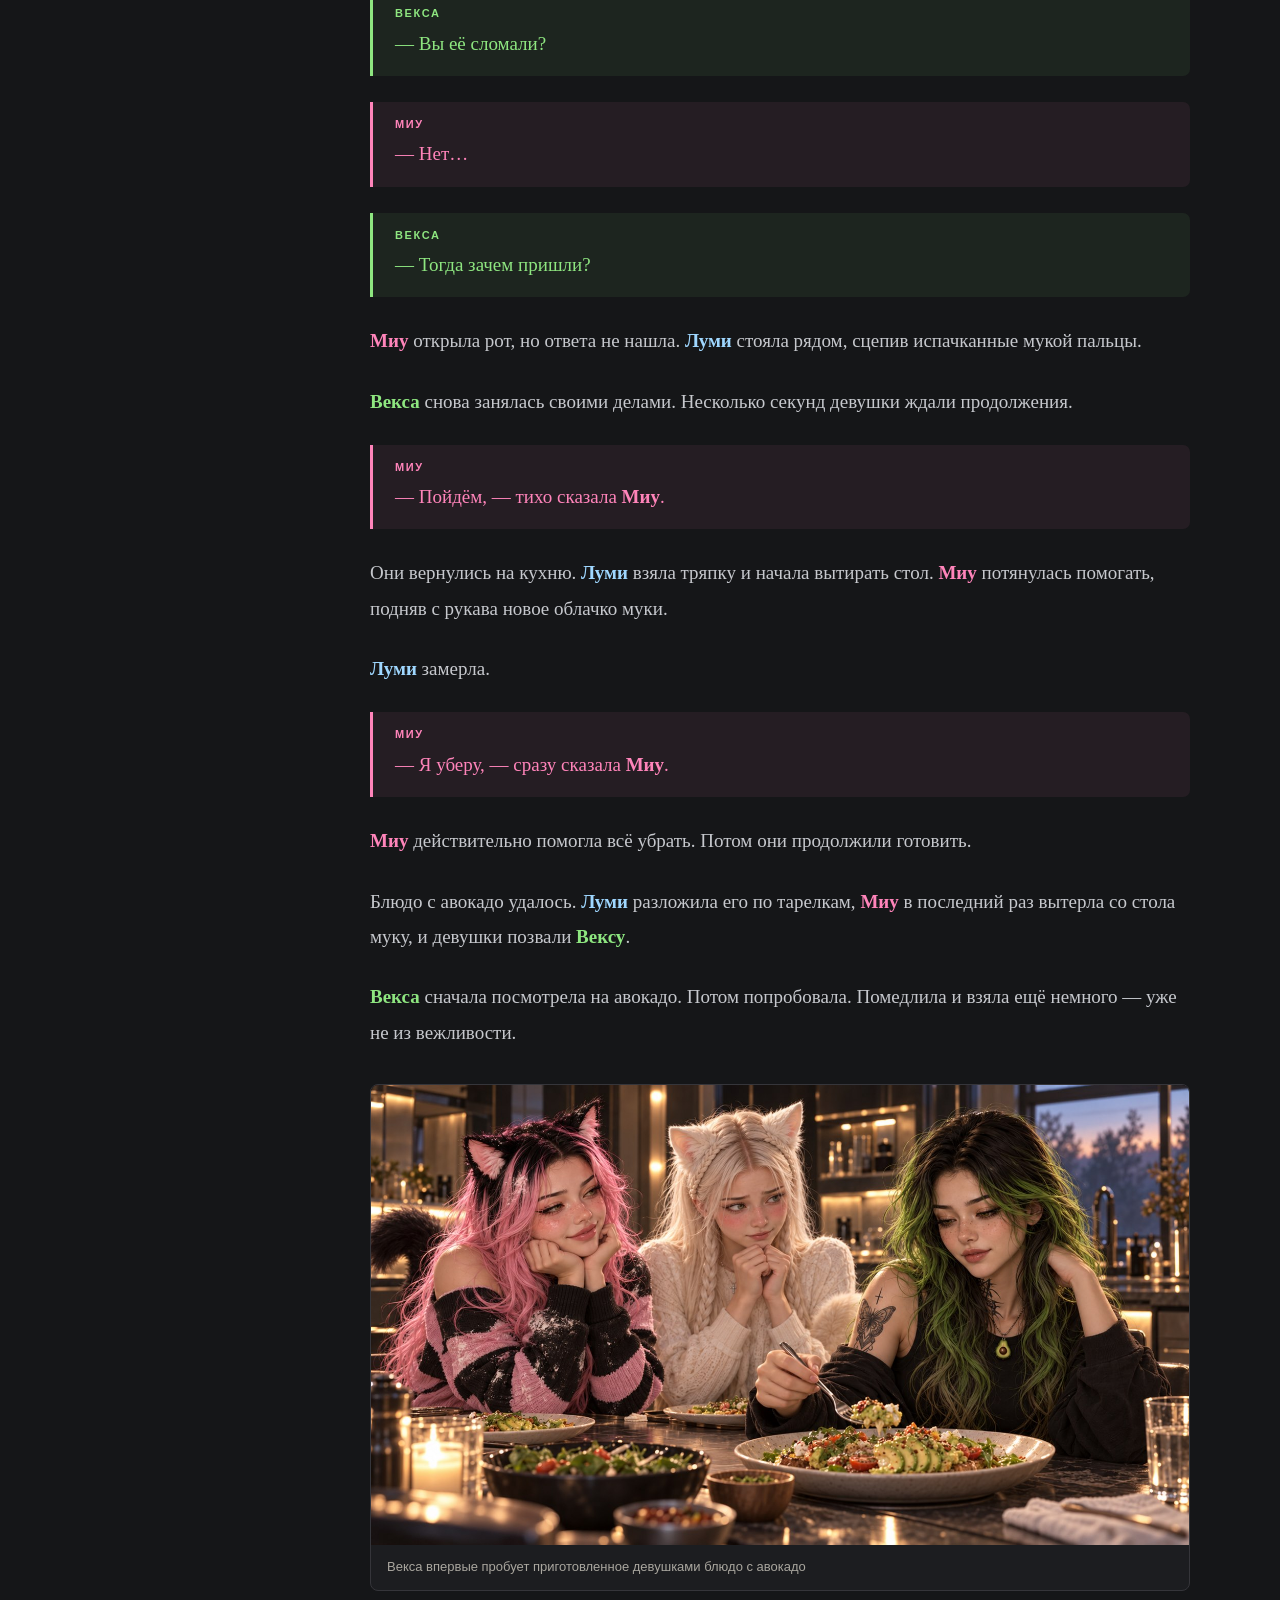
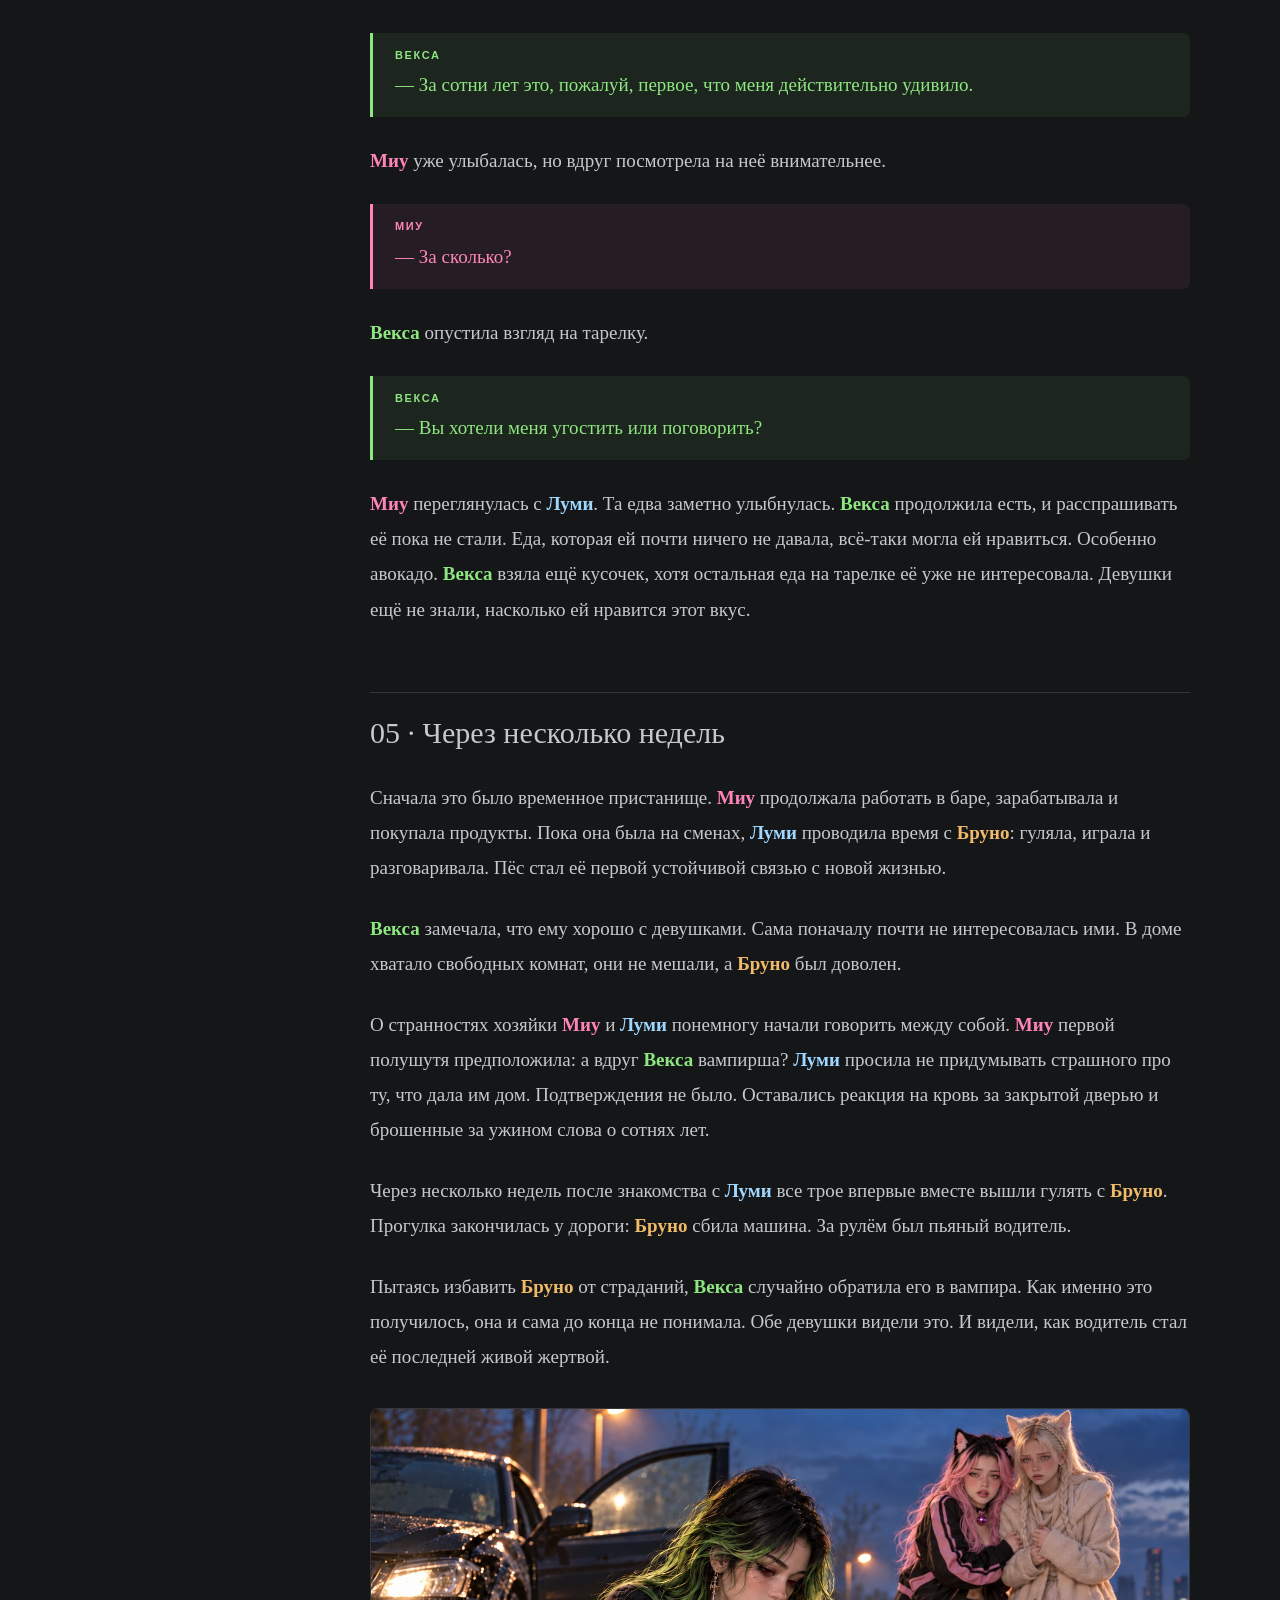
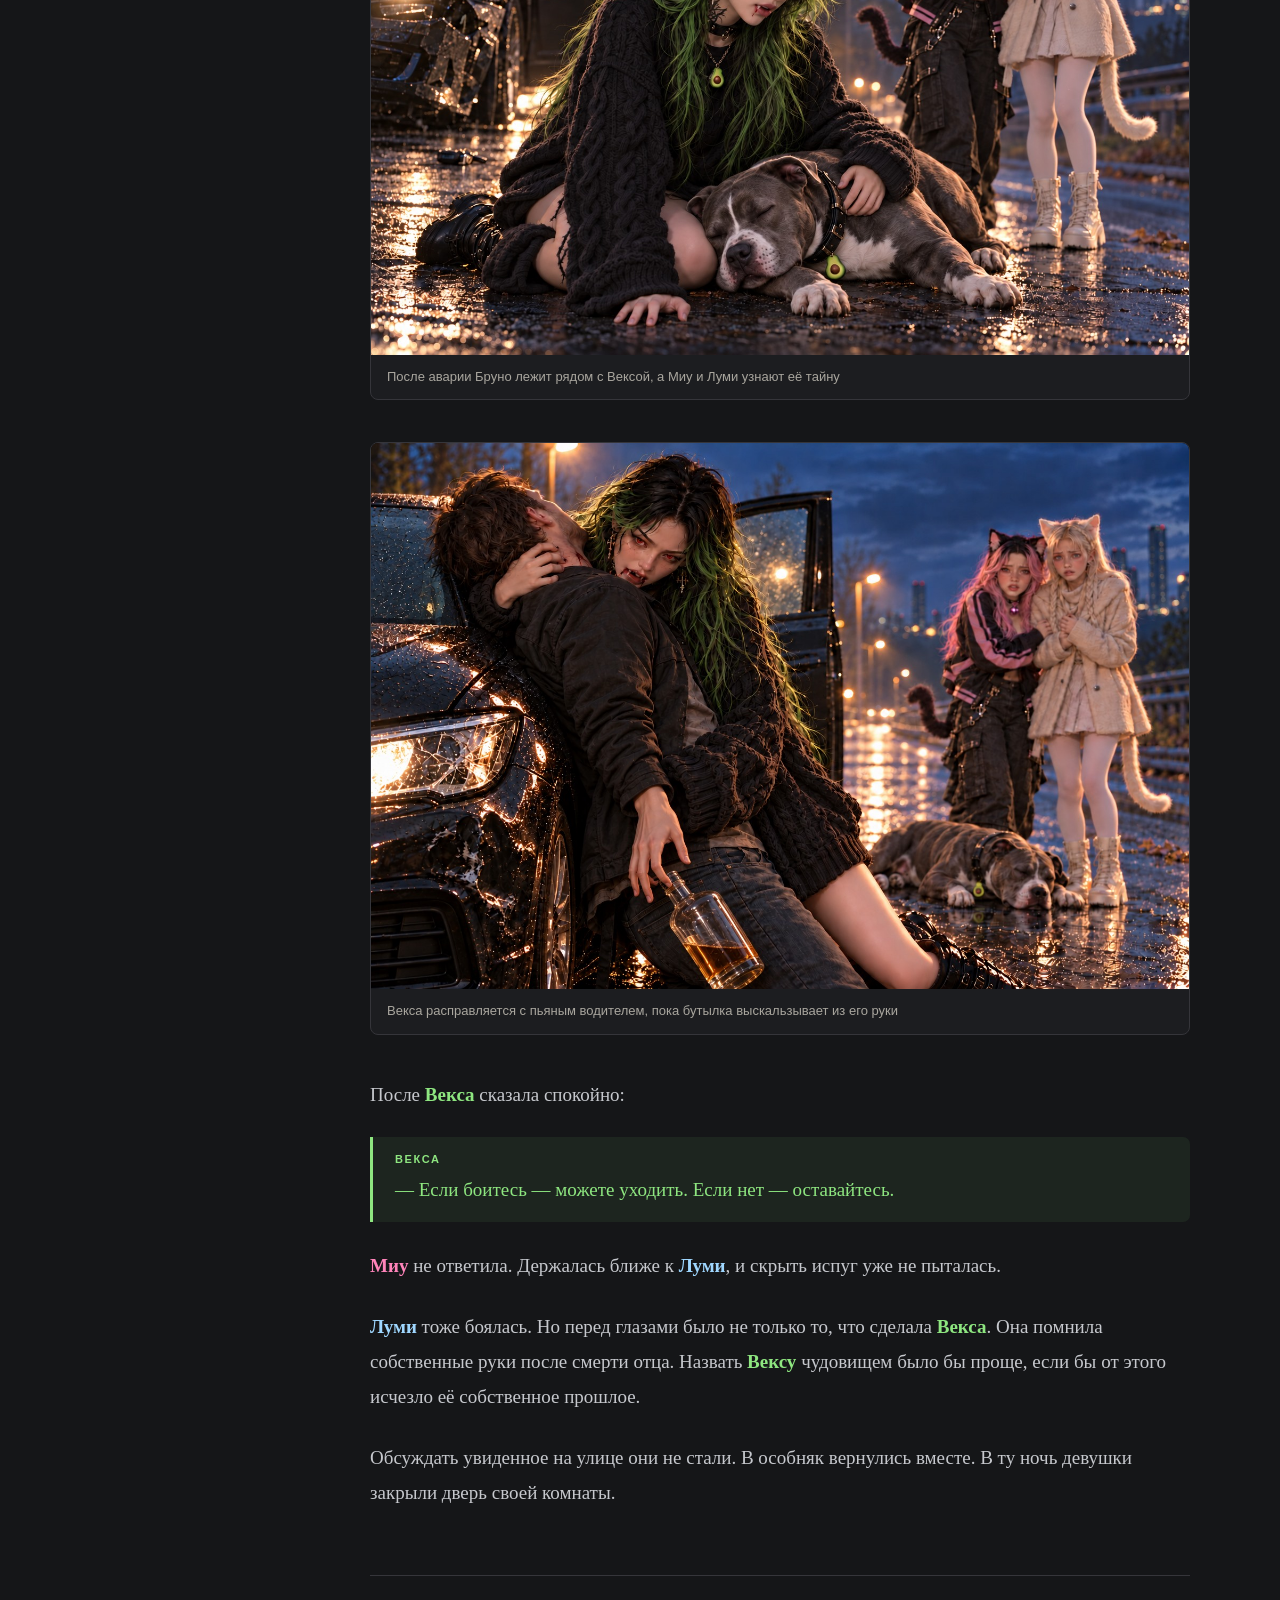
==== commit ce5b1918: "Polish public lore reader and story" ====
--- a/reader/index.html
+++ b/reader/index.html
@@ -1,18 +1,24 @@
 <!doctype html>
 <html lang="ru"><head><meta charset="utf-8"><meta name="viewport" content="width=device-width,initial-scale=1">
-<meta name="robots" content="noindex,nofollow"><meta name="color-scheme" content="dark light">
-<title>История тех, кто остался · MVL CHAOS</title><link rel="stylesheet" href="assets/reader.css"><script src="assets/reader.js" defer></script></head>
+<meta name="robots" content="index,follow"><meta name="color-scheme" content="dark light"><meta name="theme-color" content="#151618">
+<meta name="description" content="Три подруги и пёс учатся превращать холодный особняк бессмертной вампирши Вексы в общий дом."><link rel="canonical" href="https://dsolovjovas.github.io/mvl-chaos-lore/">
+<meta property="og:type" content="website"><meta property="og:locale" content="ru_RU"><meta property="og:site_name" content="MVL CHAOS"><meta property="og:title" content="История тех, кто остался · MVL CHAOS"><meta property="og:description" content="Три подруги и пёс учатся превращать холодный особняк бессмертной вампирши Вексы в общий дом."><meta property="og:url" content="https://dsolovjovas.github.io/mvl-chaos-lore/"><meta property="og:image" content="https://dsolovjovas.github.io/mvl-chaos-lore/illustrations/fifty-years-dinner.jpg">
+<meta name="twitter:card" content="summary_large_image"><meta name="twitter:title" content="История тех, кто остался · MVL CHAOS"><meta name="twitter:description" content="Три подруги и пёс учатся превращать холодный особняк бессмертной вампирши Вексы в общий дом."><meta name="twitter:image" content="https://dsolovjovas.github.io/mvl-chaos-lore/illustrations/fifty-years-dinner.jpg">
+<title>История тех, кто остался · MVL CHAOS</title><link rel="icon" href="assets/favicon.svg" type="image/svg+xml"><link rel="stylesheet" href="assets/reader.css"><script src="assets/reader.js" defer></script></head>
 <body><a class="skip" href="#reading">К тексту</a><div class="progress" aria-hidden="true"></div>
-<header class="top"><a class="brand" href="index.html">MVL<span>CHAOS</span></a><nav aria-label="Разделы"><a href="index.html" aria-current="page">История</a><a href="canon.html" >Канон и мир</a><a href="references.html" >Персонажи</a></nav><span class="private">Лор и персонажи · 18+</span></header>
+<header class="top"><a class="brand" href="index.html">MVL<span>CHAOS</span></a><nav aria-label="Разделы"><a href="index.html" aria-current="page">История</a><a href="canon.html" >Канон и мир</a><a href="references.html" >Персонажи</a></nav><button class="share-button" id="share" type="button" aria-label="Поделиться этой страницей">Поделиться</button><span class="private">Авторская история · 18+</span></header>
 <div class="layout"><aside><details class="contents"><summary>Содержание</summary><div class="toc"><a href="#section-1">01 · Вода вместо коктейля</a><a href="#section-2">02 · Девушка за дверью</a><a href="#section-3">03 · Две кровати</a><a href="#section-4">04 · Удивите меня</a><a href="#section-5">05 · Через несколько недель</a><a href="#section-6">06 · Ещё по одному вопросу</a><a href="#section-7">07 · Тот, кто подошёл первым</a><a href="#section-8">08 · Снова <span class="character-name bruno">Бруно</span></a><a href="#section-9">09 · Первый год</a><a href="#section-10">10 · То, что хочется сохранить</a><a href="#section-11">11 · Не в одиночестве</a><a href="#section-12">12 · Пятьдесят лет спустя</a></div></details>
 <details class="reading-options"><summary>Поиск и вид</summary><div class="tools"><label for="search">Найти в тексте</label><input id="search" type="search" placeholder="Слово или фраза" autocomplete="off"><p id="search-status" role="status"></p><div id="results"></div><div class="settings"><button id="smaller" aria-label="Уменьшить текст">A−</button><button id="larger" aria-label="Увеличить текст">A+</button><button id="theme" aria-label="Сменить тему">Светлая тема</button></div></div></details>
 <div class="legend"><span class="miu">● Миу</span><span class="vexa">● Векса</span><span class="lumi">● Луми</span><span class="bruno">● Бруно</span></div></aside>
-<main id="reading" tabindex="-1"><header class="title"><p class="eyebrow">SAME GIRLS. DIFFERENT CHAOS.</p><h1>История тех, кто остался</h1><p class="subtitle">Три подруги, один пёс и дом, который постепенно стал их общим.</p></header><article><details class="content-note"><summary>О содержании · 18+</summary><p>Взрослый лор. Темы: семейное насилие, сексуальная эксплуатация, убийства и последствия травмы.</p></details>
+<main id="reading" tabindex="-1"><section class="story-hero" aria-labelledby="story-title">
+<div class="hero-copy"><p class="eyebrow">SAME GIRLS. DIFFERENT CHAOS.</p><p class="age-mark">Авторская история · 18+</p><h1 id="story-title">История тех, кто остался</h1><p class="hero-lead">Три подруги и пёс учатся превращать холодный особняк бессмертной вампирши Вексы в общий дом.</p><p class="hero-intro">Миу заменила алкоголь в коктейле странной посетительницы водой. Векса почувствовала кровь ещё за закрытой дверью. А Луми вошла в бар, не понимая, куда ей теперь идти.</p><div class="hero-actions"><a class="primary-action" href="#section-1">Начать читать</a><a class="secondary-action" href="references.html">Познакомиться с персонажами</a></div></div>
+<figure class="hero-cover"><img src="illustrations/fifty-years-dinner.jpg" alt="Миу, Луми, Векса и Бруно вместе в особняке"><figcaption>Same Girls. Different Chaos.</figcaption></figure></section>
+<aside class="audience-warning" aria-label="Предупреждение о содержании"><strong>18+</strong><span>История затрагивает семейное насилие, сексуальную эксплуатацию, убийства и последствия травмы. Графические подробности не являются её целью.</span></aside><article><details class="content-note"><summary>О содержании · 18+</summary><p>Взрослый лор. Темы: семейное насилие, сексуальная эксплуатация, убийства и последствия травмы.</p></details>
 <h2 id="section-1">01 · Вода вместо коктейля</h2>
-<p class="">Когда <span class="character-name vexa">Векса</span> начала задерживаться у барной стойки, <span class="character-name miu">Миу</span> уже привыкла к её странным заказам.</p>
-<p class="">Посетительница приходила не каждый вечер, заказывала напиток и оставляла его нетронутым. <span class="character-name miu">Миу</span> готовила следующий коктейль — и он снова оставался в бокале. Черноволосую женщину с зелёными прядями звали <span class="character-name vexa">Векса</span>. О себе она почти ничего не рассказывала.</p>
+<p class="">Черноволосую посетительницу с зелёными прядями звали <span class="character-name vexa">Векса</span>. К тому времени, когда она начала задерживаться у барной стойки, <span class="character-name miu">Миу</span> уже привыкла к её странным заказам.</p>
+<p class=""><span class="character-name vexa">Векса</span> приходила не каждый вечер, заказывала напиток и оставляла его нетронутым. <span class="character-name miu">Миу</span> готовила следующий коктейль — и он снова оставался в бокале. О себе посетительница почти ничего не рассказывала.</p>
 <p class=""><span class="character-name miu">Миу</span> работала в этом баре и здесь же жила. Она была кошкодевушкой: с длинными розовыми волосами, двумя чёрными кошачьими ушами и чёрным хвостом. Коктейли научилась смешивать у бармена, когда ещё сама часто бывала по другую сторону стойки.</p>
-<p class="">Однажды, решив больше не расходовать продукты на напиток, который всё равно никто не выпьет, <span class="character-name miu">Миу</span> налила <span class="character-name vexa">Вексе</span> воду вместо коктейля.</p>
+<p class="">Однажды, решив больше не расходовать алкоголь на напиток, который всё равно никто не выпьет, <span class="character-name miu">Миу</span> смешала привычный коктейль, но вместо алкоголя добавила воду.</p>
 <p class=""><span class="character-name vexa">Векса</span> заметила подмену по запаху, даже не поднеся бокал к губам. Обычный человек не уловил бы разницы так легко: алкоголь в этом коктейле не давал явного запаха.</p>
 <p class="">Из этой проделки завязался разговор. После него они стали общаться чаще. <span class="character-name vexa">Векса</span> знала бар задолго до появления <span class="character-name miu">Миу</span>, но теперь у неё появился повод задержаться именно у стойки.</p>
 <p class="">Допоздна она всё равно не оставалась: дома её ждал пёс <span class="character-name bruno">Бруно</span>. Возраст <span class="character-name vexa">Вексы</span> и её жизнь за пределами бара пока оставались для <span class="character-name miu">Миу</span> загадкой.</p>
@@ -21,37 +27,37 @@
 <p class="">Дверь ещё была закрыта, когда <span class="character-name vexa">Векса</span> вдруг вздрогнула.</p>
 <p class="dialogue vexa" data-speaker="vexa"><span class="speaker">Векса</span><span>— Кровь?</span></p>
 <p class="">Она обернулась. <span class="character-name miu">Миу</span> тоже посмотрела к входу, но пока никого не видела.</p>
-<p class="">Затем дверь открылась. На пороге стояла девушка со светлыми волосами и кремовыми кошачьими ушами. На одежде была кровь. Её звали <span class="character-name lumi">Луми</span>.</p>
-<figure class="story-illustration"><a href="illustrations/bar-lumi-arrival.jpg" target="_blank" rel="noopener"><img src="illustrations/bar-lumi-arrival.jpg" alt="Векса первой почувствовала кровь Луми за закрытой дверью бара" loading="lazy"></a><figcaption>Векса первой почувствовала кровь Луми за закрытой дверью бара</figcaption></figure>
+<p class="">Затем дверь открылась. На пороге стояла девушка со светлыми волосами и кремовыми кошачьими ушами. Её одежда была залита кровью. Кровь принадлежала её отцу, хотя <span class="character-name miu">Миу</span> и <span class="character-name vexa">Векса</span> в тот момент этого ещё не знали. Имя девушка назвала не сразу: <span class="character-name lumi">Луми</span>.</p>
+<figure class="story-illustration"><a href="illustrations/bar-lumi-arrival.jpg" data-lightbox data-caption="Векса первой почувствовала кровь на одежде Луми за закрытой дверью бара"><img src="illustrations/bar-lumi-arrival.jpg" alt="Векса первой почувствовала кровь на одежде Луми за закрытой дверью бара" loading="lazy"></a><figcaption>Векса первой почувствовала кровь на одежде Луми за закрытой дверью бара</figcaption></figure>
 <p class="">Она брела по улице, не понимая, куда идёт, и случайно дошла до бара. Ещё мгновение назад находилась снаружи, в нескольких метрах за спиной <span class="character-name vexa">Вексы</span>, но та уже почувствовала кровь.</p>
-<p class=""><span class="character-name miu">Миу</span> испугалась. Смелая одежда и привычка флиртовать никогда не делали её бесстрашной. Но сейчас помощь требовалась другой девушке, и она сумела собраться. Задавала короткие вопросы. <span class="character-name lumi">Луми</span> отвечала редко, по одному слову; связно рассказать случившееся не могла.</p>
+<p class=""><span class="character-name miu">Миу</span> испугалась. Уверенность и мастерство за барной стойкой никогда не делали её бесстрашной. Но сейчас помощь требовалась другой девушке, и она сумела собраться. Задавала короткие вопросы. <span class="character-name lumi">Луми</span> отвечала редко, по одному слову; связно рассказать случившееся не могла.</p>
 <p class="">Из коротких ответов стало ясно, что домой <span class="character-name lumi">Луми</span> сейчас вернуться не может. Оставить её одну на улице <span class="character-name miu">Миу</span> не хотела.</p>
 <p class="">Она спросила <span class="character-name vexa">Вексу</span>, знает ли та место, где <span class="character-name lumi">Луми</span> могла бы переночевать. <span class="character-name vexa">Векса</span> ответила не сразу. Потом неохотно сказала, что переночевать можно у неё.</p>
-<p class=""><span class="character-name miu">Миу</span> поехала вместе с ними: <span class="character-name vexa">Векса</span> была ей знакома как посетительница, но оставлять с ней <span class="character-name lumi">Луми</span> одну она пока не решалась.</p>
+<p class="">Они поехали на машине <span class="character-name vexa">Вексы</span>. <span class="character-name miu">Миу</span> отправилась вместе с ними: не хотела оставлять пострадавшую <span class="character-name lumi">Луми</span> наедине с женщиной, которую знала только как скрытную посетительницу бара.</p>
 <p class=""><span class="character-name miu">Миу</span> не знала, что <span class="character-name vexa">Векса</span> настолько богата. Когда они оказались у ворот огромного загородного дома, стало понятно, как мало посетительница рассказывала о себе. Полного масштаба её состояния <span class="character-name miu">Миу</span> всё равно не представляла.</p>
-<figure class="story-illustration"><a href="illustrations/mansion-exterior.jpg" target="_blank" rel="noopener"><img src="illustrations/mansion-exterior.jpg" alt="Загородный особняк Вексы за воротами" loading="lazy"></a><figcaption>Загородный особняк Вексы за воротами</figcaption></figure>
+<figure class="story-illustration"><a href="illustrations/mansion-exterior.jpg" data-lightbox data-caption="Загородный особняк Вексы за воротами"><img src="illustrations/mansion-exterior.jpg" alt="Загородный особняк Вексы за воротами" loading="lazy"></a><figcaption>Загородный особняк Вексы за воротами</figcaption></figure>
 <p class="">Особняк встретил их порядком и непривычной пустотой. Здесь можно было жить, но почти ничто не говорило о том, что кому-то хочется это делать. Навстречу вышел <span class="character-name bruno">Бруно</span> — серый короткошёрстный пёс. Он сам подошёл к <span class="character-name lumi">Луми</span>. Она осторожно положила руку ему на голову — впервые за ночь потянулась к кому-то сама.</p>
 <h2 id="section-3">03 · Две кровати</h2>
-<p class="">Уже в доме разговор понемногу продолжился. <span class="character-name miu">Миу</span> рассказала, что другого жилья у неё нет: пока она ночует в баре. Потом коротко упомянула свою смерть. Однажды её застрелили. Через неделю она проснулась; на рёбрах осталась первая отметина.</p>
-<p class="">У кошколюдей было девять возвращений после смерти. Тело на неделю погружалось в покой и восстанавливало себя, потом глаза открывались. Память оставалась. Потраченная возможность вернуться — тоже: её обозначал рубец на рёбрах. Десятая смерть была окончательной.</p>
+<p class="">Уже в доме разговор понемногу продолжился. Чтобы <span class="character-name lumi">Луми</span> не пришлось говорить одной, <span class="character-name miu">Миу</span> первой немного рассказала о себе. Другого жилья у неё не было: пока она ночевала в баре. Однажды её застрелили. Через неделю <span class="character-name miu">Миу</span> проснулась; на рёбрах осталась первая отметина. Об обстоятельствах той смерти она пока говорить не стала.</p>
+<p class="">У кошколюдей есть девять возвращений после смерти. Тело на неделю погружается в покой и восстанавливает себя, потом глаза открываются. Память остаётся. Потраченная возможность вернуться — тоже: её обозначает рубец на рёбрах. Десятая смерть окончательная.</p>
 <p class="">У <span class="character-name lumi">Луми</span> таких отметин было две.</p>
-<figure class="story-illustration"><a href="illustrations/death-scars.jpg" target="_blank" rel="noopener"><img src="illustrations/death-scars.jpg" alt="Один рубец Миу и два рубца Луми под рёбрами" loading="lazy"></a><figcaption>Один рубец Миу и два рубца Луми под рёбрами</figcaption></figure>
+<figure class="story-illustration"><a href="illustrations/death-scars.jpg" data-lightbox data-caption="Один рубец Миу и два рубца Луми под рёбрами"><img src="illustrations/death-scars.jpg" alt="Один рубец Миу и два рубца Луми под рёбрами" loading="lazy"></a><figcaption>Один рубец Миу и два рубца Луми под рёбрами</figcaption></figure>
 <p class=""><span class="character-name lumi">Луми</span> пыталась объяснить:</p>
 <p class="dialogue lumi" data-speaker="lumi"><span class="speaker">Луми</span><span>— Я убила… Разорвала на части.</span></p>
 <p class="">Слова закончились. Она заплакала. Когда немного успокоилась, попыталась снова:</p>
 <p class="dialogue lumi" data-speaker="lumi"><span class="speaker">Луми</span><span>— Он делал со мной ужасные вещи…</span></p>
 <p class="">И опять не смогла договорить. История выходила кусочками, между долгими паузами и слезами.</p>
 <p class="">Правда о её доме открывалась постепенно. С детства отец издевался над ней. За долгие годы дважды убил её — не намереваясь довести до смерти, но продолжая насилие. Матери объяснял, что <span class="character-name lumi">Луми</span> неуклюжая: несчастный случай, падение, её собственная неосторожность. Мать верила ему. <span class="character-name lumi">Луми</span> возвращалась в тот же дом, где он оставался рядом.</p>
-<p class="">В эту ночь он едва не убил уже взрослую <span class="character-name lumi">Луми</span> в третий раз. Она убила его сама, разорвав на части, и испугалась сделанного. Дома были мать и полиция. <span class="character-name lumi">Луми</span> не могла вернуться и посмотреть матери в глаза. Полиция искала её.</p>
+<p class="">В эту ночь он едва не убил уже взрослую <span class="character-name lumi">Луми</span> в третий раз. Она убила его сама, разорвав на части, и испугалась сделанного. Мать осталась дома с телом; туда уже приехала полиция. <span class="character-name lumi">Луми</span> не могла вернуться и посмотреть матери в глаза. Полиция искала её.</p>
 <p class=""><span class="character-name vexa">Векса</span> слушала без расспросов и не отшатнулась, когда <span class="character-name lumi">Луми</span> заговорила об убийстве.</p>
 <p class="">Постепенно разговор вернулся к тому, что делать дальше. <span class="character-name lumi">Луми</span> не могла вернуться домой, а <span class="character-name miu">Миу</span> пока негде было жить, кроме бара. Она предложила <span class="character-name lumi">Луми</span> остаться там вместе с ней.</p>
 <p class="">Только тогда <span class="character-name vexa">Векса</span> согласилась отдать им одну из дальних комнат. В комнате стояли две заправленные кровати, хотя уже много лет здесь никто не жил. Пустых комнат хватало, а закончить разговор таким способом было проще, чем дальше слушать обсуждение ночлега. С условием: быть тише воды, ниже травы и не задавать вопросов. На второй этаж подниматься она запретила.</p>
-<figure class="story-illustration"><a href="illustrations/guest-room.jpg" target="_blank" rel="noopener"><img src="illustrations/guest-room.jpg" alt="Дальняя гостевая комната с двумя заправленными кроватями" loading="lazy"></a><figcaption>Дальняя гостевая комната с двумя заправленными кроватями</figcaption></figure>
+<figure class="story-illustration"><a href="illustrations/guest-room.jpg" data-lightbox data-caption="Дальняя гостевая комната с двумя заправленными кроватями"><img src="illustrations/guest-room.jpg" alt="Дальняя гостевая комната с двумя заправленными кроватями" loading="lazy"></a><figcaption>Дальняя гостевая комната с двумя заправленными кроватями</figcaption></figure>
 <p class="">На этих условиях девушки и остались.</p>
 <h2 id="section-4">04 · Удивите меня</h2>
 <p class="">Утром они отправились на кухню: хотелось приготовить завтрак, в том числе для хозяйки. Старались не шуметь.</p>
 <p class=""><span class="character-name vexa">Векса</span> уже сидела там. Совершенно тихо. На её коленях устроился <span class="character-name bruno">Бруно</span>.</p>
-<figure class="story-illustration"><a href="illustrations/first-morning.jpg" target="_blank" rel="noopener"><img src="illustrations/first-morning.jpg" alt="Первое утро в особняке: Векса сидит на кухне с Бруно на коленях" loading="lazy"></a><figcaption>Первое утро в особняке: Векса сидит на кухне с Бруно на коленях</figcaption></figure>
+<figure class="story-illustration"><a href="illustrations/first-morning.jpg" data-lightbox data-caption="Первое утро в особняке: Векса сидит на кухне с Бруно на коленях"><img src="illustrations/first-morning.jpg" alt="Первое утро в особняке: Векса сидит на кухне с Бруно на коленях" loading="lazy"></a><figcaption>Первое утро в особняке: Векса сидит на кухне с Бруно на коленях</figcaption></figure>
 <p class="dialogue vexa" data-speaker="vexa"><span class="speaker">Векса</span><span>— Почему вы здесь?</span></p>
 <p class="">Девушки остановились.</p>
 <p class="dialogue vexa" data-speaker="vexa"><span class="speaker">Векса</span><span>— Я же сказала, чтобы я вас не видела. А я вас вижу.</span></p>
@@ -66,11 +72,11 @@
 <p class=""><span class="character-name vexa">Векса</span> выдержала паузу.</p>
 <p class="dialogue vexa" data-speaker="vexa"><span class="speaker">Векса</span><span>— Ладно. Удивите меня. Только перестаньте задавать вопросы.</span></p>
 <p class="">Готовить умела <span class="character-name lumi">Луми</span>: дома это было её обязанностью. Теперь она сама хотела угостить тех, кто дал ей пристанище.</p>
-<p class=""><span class="character-name miu">Миу</span> готовить не умела. В родительском доме была прислуга, и заниматься едой ей не приходилось. Зато попробовать хотелось очень. Она собиралась участвовать — и, как всегда, добавить немного хаоса. <span class="character-name miu">Миу</span> было интересно всё попробовать самой. <span class="character-name lumi">Луми</span> предстояло одновременно готовить и помогать ей.</p>
+<p class=""><span class="character-name miu">Миу</span> готовить не умела. В родительском доме была прислуга, и заниматься едой ей не приходилось. Но теперь хотелось попробовать самой. Она взялась помогать и, как всегда, добавила немного хаоса. <span class="character-name lumi">Луми</span> пришлось одновременно готовить и объяснять ей каждое действие.</p>
 <p class="">Мука оказалась на столе, на одежде, в волосах. <span class="character-name miu">Миу</span> втянула <span class="character-name lumi">Луми</span> в свою затею. Та сначала замерла: за беспорядком слишком привычно ожидалось наказание. Но <span class="character-name miu">Миу</span> продолжала возиться рядом, и никто не поднимал на неё руку.</p>
 <p class=""><span class="character-name vexa">Векса</span> появилась в дверях, посмотрела на рассыпанную муку и на обеих девушек. Не сказала ни слова и пошла дальше.</p>
 <p class="">Девушки переглянулись. Вскоре обе, всё ещё в муке, отправились её искать, чтобы извиниться.</p>
-<figure class="story-illustration"><a href="illustrations/flour-apology.jpg" target="_blank" rel="noopener"><img src="illustrations/flour-apology.jpg" alt="Миу и Луми пришли извиниться перед Вексой после кухонного хаоса" loading="lazy"></a><figcaption>Миу и Луми пришли извиниться перед Вексой после кухонного хаоса</figcaption></figure>
+<figure class="story-illustration"><a href="illustrations/flour-apology.jpg" data-lightbox data-caption="Миу и Луми пришли извиниться перед Вексой после кухонного хаоса"><img src="illustrations/flour-apology.jpg" alt="Миу и Луми пришли извиниться перед Вексой после кухонного хаоса" loading="lazy"></a><figcaption>Миу и Луми пришли извиниться перед Вексой после кухонного хаоса</figcaption></figure>
 <p class="dialogue miu" data-speaker="miu"><span class="speaker">Миу</span><span>— Мы хотели извиниться, — начала <span class="character-name miu">Миу</span>.</span></p>
 <p class=""><span class="character-name vexa">Векса</span> посмотрела на муку в её волосах, потом на <span class="character-name lumi">Луми</span>.</p>
 <p class="dialogue vexa" data-speaker="vexa"><span class="speaker">Векса</span><span>— За что?</span></p>
@@ -84,10 +90,10 @@
 <p class="">Они вернулись на кухню. <span class="character-name lumi">Луми</span> взяла тряпку и начала вытирать стол. <span class="character-name miu">Миу</span> потянулась помогать, подняв с рукава новое облачко муки.</p>
 <p class=""><span class="character-name lumi">Луми</span> замерла.</p>
 <p class="dialogue miu" data-speaker="miu"><span class="speaker">Миу</span><span>— Я уберу, — сразу сказала <span class="character-name miu">Миу</span>.</span></p>
-<p class="">На этот раз она действительно убрала. Потом они продолжили готовить.</p>
+<p class=""><span class="character-name miu">Миу</span> действительно помогла всё убрать. Потом они продолжили готовить.</p>
 <p class="">Блюдо с авокадо удалось. <span class="character-name lumi">Луми</span> разложила его по тарелкам, <span class="character-name miu">Миу</span> в последний раз вытерла со стола муку, и девушки позвали <span class="character-name vexa">Вексу</span>.</p>
 <p class=""><span class="character-name vexa">Векса</span> сначала посмотрела на авокадо. Потом попробовала. Помедлила и взяла ещё немного — уже не из вежливости.</p>
-<figure class="story-illustration"><a href="illustrations/first-avocado-dish.jpg" target="_blank" rel="noopener"><img src="illustrations/first-avocado-dish.jpg" alt="Векса впервые пробует приготовленное девушками блюдо с авокадо" loading="lazy"></a><figcaption>Векса впервые пробует приготовленное девушками блюдо с авокадо</figcaption></figure>
+<figure class="story-illustration"><a href="illustrations/first-avocado-dish.jpg" data-lightbox data-caption="Векса впервые пробует приготовленное девушками блюдо с авокадо"><img src="illustrations/first-avocado-dish.jpg" alt="Векса впервые пробует приготовленное девушками блюдо с авокадо" loading="lazy"></a><figcaption>Векса впервые пробует приготовленное девушками блюдо с авокадо</figcaption></figure>
 <p class="dialogue vexa" data-speaker="vexa"><span class="speaker">Векса</span><span>— За сотни лет это, пожалуй, первое, что меня действительно удивило.</span></p>
 <p class=""><span class="character-name miu">Миу</span> уже улыбалась, но вдруг посмотрела на неё внимательнее.</p>
 <p class="dialogue miu" data-speaker="miu"><span class="speaker">Миу</span><span>— За сколько?</span></p>
@@ -98,10 +104,10 @@
 <p class="">Сначала это было временное пристанище. <span class="character-name miu">Миу</span> продолжала работать в баре, зарабатывала и покупала продукты. Пока она была на сменах, <span class="character-name lumi">Луми</span> проводила время с <span class="character-name bruno">Бруно</span>: гуляла, играла и разговаривала. Пёс стал её первой устойчивой связью с новой жизнью.</p>
 <p class=""><span class="character-name vexa">Векса</span> замечала, что ему хорошо с девушками. Сама поначалу почти не интересовалась ими. В доме хватало свободных комнат, они не мешали, а <span class="character-name bruno">Бруно</span> был доволен.</p>
 <p class="">О странностях хозяйки <span class="character-name miu">Миу</span> и <span class="character-name lumi">Луми</span> понемногу начали говорить между собой. <span class="character-name miu">Миу</span> первой полушутя предположила: а вдруг <span class="character-name vexa">Векса</span> вампирша? <span class="character-name lumi">Луми</span> просила не придумывать страшного про ту, что дала им дом. Подтверждения не было. Оставались реакция на кровь за закрытой дверью и брошенные за ужином слова о сотнях лет.</p>
-<p class="">Через несколько недель после знакомства с <span class="character-name lumi">Луми</span> все трое впервые вместе вышли гулять с <span class="character-name bruno">Бруно</span>. Его сбила машина. За рулём был пьяный водитель.</p>
+<p class="">Через несколько недель после знакомства с <span class="character-name lumi">Луми</span> все трое впервые вместе вышли гулять с <span class="character-name bruno">Бруно</span>. Прогулка закончилась у дороги: <span class="character-name bruno">Бруно</span> сбила машина. За рулём был пьяный водитель.</p>
 <p class="">Пытаясь избавить <span class="character-name bruno">Бруно</span> от страданий, <span class="character-name vexa">Векса</span> случайно обратила его в вампира. Как именно это получилось, она и сама до конца не понимала. Обе девушки видели это. И видели, как водитель стал её последней живой жертвой.</p>
-<figure class="story-illustration"><a href="illustrations/accident-aftermath.jpg" target="_blank" rel="noopener"><img src="illustrations/accident-aftermath.jpg" alt="После аварии Бруно лежит рядом с Вексой, а Миу и Луми узнают её тайну" loading="lazy"></a><figcaption>После аварии Бруно лежит рядом с Вексой, а Миу и Луми узнают её тайну</figcaption></figure>
-<figure class="story-illustration"><a href="illustrations/driver-death.jpg" target="_blank" rel="noopener"><img src="illustrations/driver-death.jpg" alt="Векса расправляется с пьяным водителем, пока бутылка выскальзывает из его руки" loading="lazy"></a><figcaption>Векса расправляется с пьяным водителем, пока бутылка выскальзывает из его руки</figcaption></figure>
+<figure class="story-illustration"><a href="illustrations/accident-aftermath.jpg" data-lightbox data-caption="После аварии Бруно лежит рядом с Вексой, а Миу и Луми узнают её тайну"><img src="illustrations/accident-aftermath.jpg" alt="После аварии Бруно лежит рядом с Вексой, а Миу и Луми узнают её тайну" loading="lazy"></a><figcaption>После аварии Бруно лежит рядом с Вексой, а Миу и Луми узнают её тайну</figcaption></figure>
+<figure class="story-illustration"><a href="illustrations/driver-death.jpg" data-lightbox data-caption="Векса расправляется с пьяным водителем, пока бутылка выскальзывает из его руки"><img src="illustrations/driver-death.jpg" alt="Векса расправляется с пьяным водителем, пока бутылка выскальзывает из его руки" loading="lazy"></a><figcaption>Векса расправляется с пьяным водителем, пока бутылка выскальзывает из его руки</figcaption></figure>
 <p class="">После <span class="character-name vexa">Векса</span> сказала спокойно:</p>
 <p class="dialogue vexa" data-speaker="vexa"><span class="speaker">Векса</span><span>— Если боитесь — можете уходить. Если нет — оставайтесь.</span></p>
 <p class=""><span class="character-name miu">Миу</span> не ответила. Держалась ближе к <span class="character-name lumi">Луми</span>, и скрыть испуг уже не пыталась.</p>
@@ -136,18 +142,18 @@
 <p class=""><span class="character-name vexa">Векса</span> не помнила своего возраста. Когда-то годы имели названия и лица, но со временем их стало слишком много. Люди старели, исчезали, оставляли после себя вещи, которыми больше некому было пользоваться. Сама она оставалась.</p>
 <p class="">Она питалась людьми. За её плечами было множество смертей, и однажды после очередной из них <span class="character-name vexa">Векса</span> села в переулке и заплакала. Тогда к ней подбежал пёс. Он не знал, кого следовало бояться, и начал слизывать слёзы с её лица.</p>
 <p class="">Так появился <span class="character-name bruno">Бруно</span>.</p>
-<figure class="story-illustration"><a href="illustrations/first-meeting-bruno.jpg" target="_blank" rel="noopener"><img src="illustrations/first-meeting-bruno.jpg" alt="Бруно впервые подходит к плачущей Вексе в ночном переулке" loading="lazy"></a><figcaption>Бруно впервые подходит к плачущей Вексе в ночном переулке</figcaption></figure>
+<figure class="story-illustration"><a href="illustrations/first-meeting-bruno.jpg" data-lightbox data-caption="Бруно впервые подходит к плачущей Вексе в ночном переулке"><img src="illustrations/first-meeting-bruno.jpg" alt="Бруно впервые подходит к плачущей Вексе в ночном переулке" loading="lazy"></a><figcaption>Бруно впервые подходит к плачущей Вексе в ночном переулке</figcaption></figure>
 <p class=""><span class="character-name vexa">Векса</span> купила ему всё необходимое. В её жизни появились прогулки, миски и обязательство возвращаться домой. <span class="character-name bruno">Бруно</span> ждал её, и это простое обстоятельство постепенно изменило устройство её вечности.</p>
 <p class="">Особняк, в котором теперь жили девушки, принадлежал ей. Огромный, относительно современный дом за городом, ворота, своя территория и одна машина. Денег хватало на ремонт. Такой дом вызывал меньше вопросов, чем жильё, застывшее в чужой эпохе.</p>
 <p class="">Рабочие появлялись редко: им приходил заказ, но кто жил за воротами, они не знали. Необходимый порядок поддерживался, хотя дом оставался холодным и пустым. Только уголок <span class="character-name bruno">Бруно</span> в спальне <span class="character-name vexa">Вексы</span> был всегда ухожен — миски, лежанки, игрушки. До появления девушек только этот уголок выглядел так, будто его обустраивали с любовью.</p>
-<figure class="story-illustration"><a href="illustrations/bruno-corner.jpg" target="_blank" rel="noopener"><img src="illustrations/bruno-corner.jpg" alt="Единственный по-настоящему обжитый уголок прежнего особняка принадлежал Бруно" loading="lazy"></a><figcaption>Единственный по-настоящему обжитый уголок прежнего особняка принадлежал Бруно</figcaption></figure>
+<figure class="story-illustration"><a href="illustrations/bruno-corner.jpg" data-lightbox data-caption="Единственный по-настоящему обжитый уголок прежнего особняка принадлежал Бруно"><img src="illustrations/bruno-corner.jpg" alt="Единственный по-настоящему обжитый уголок прежнего особняка принадлежал Бруно" loading="lazy"></a><figcaption>Единственный по-настоящему обжитый уголок прежнего особняка принадлежал Бруно</figcaption></figure>
 <p class="">В бар она прежде заходила выбирать жертв, чаще тех, чьё поведение позволяло ей не испытывать жалости. Потом там появилась <span class="character-name miu">Миу</span>. Ещё позже на пороге возникла окровавленная <span class="character-name lumi">Луми</span>.</p>
-<p class="">На собственном счету <span class="character-name vexa">Вексы</span> было слишком много трупов, чтобы отвергнуть её из-за услышанного признания.</p>
+<p class="">На собственном счету <span class="character-name vexa">Вексы</span> было слишком много трупов, чтобы отвергнуть <span class="character-name lumi">Луми</span> из-за признания в убийстве отца.</p>
 <p class="">Она не знала наверняка даже того, можно ли окончательно уничтожить её саму или <span class="character-name bruno">Бруно</span>. Проверять на себе рассказы про осиновый кол в сердце ей не хотелось. Бесконечная жизнь не объяснила ей всех правил, по которым она существовала.</p>
 <h2 id="section-8">08 · Снова <span class="character-name bruno">Бруно</span></h2>
-<p class="">После первого разговора <span class="character-name vexa">Векса</span> не стала объяснять, откуда берёт кровь. О голоде девушки тоже пока ничего не знали.</p>
+<p class="">После разговора о вампирстве <span class="character-name vexa">Векса</span> не стала объяснять, откуда берёт кровь. О голоде девушки тоже пока ничего не знали.</p>
 <p class="">Однажды она спокойно достала при них пакет донорской крови. После раскрытия тайны больше не считала нужным прятать своё питание.</p>
-<figure class="story-illustration"><a href="illustrations/first-blood-bag.jpg" target="_blank" rel="noopener"><img src="illustrations/first-blood-bag.jpg" alt="Векса впервые достаёт пакет донорской крови при Миу и Луми" loading="lazy"></a><figcaption>Векса впервые достаёт пакет донорской крови при Миу и Луми</figcaption></figure>
+<figure class="story-illustration"><a href="illustrations/first-blood-bag.jpg" data-lightbox data-caption="Векса впервые достаёт пакет донорской крови при Миу и Луми"><img src="illustrations/first-blood-bag.jpg" alt="Векса впервые достаёт пакет донорской крови при Миу и Луми" loading="lazy"></a><figcaption>Векса впервые достаёт пакет донорской крови при Миу и Луми</figcaption></figure>
 <p class=""><span class="character-name miu">Миу</span> и <span class="character-name lumi">Луми</span> смотрели на пакет. Их воображение рисовало совсем другие картины. Значит, чтобы поесть, ей не обязательно было искать живую жертву.</p>
 <p class="">Память о водителе от этого не исчезла.</p>
 <p class=""><span class="character-name bruno">Бруно</span> после обращения был голоден и опасен. Сначала <span class="character-name vexa">Векса</span> занималась им сама и ограничивала его контакт с девушками. Не обещала, что бояться нечего. Псу требовалось научиться контролировать себя.</p>
@@ -155,14 +161,14 @@
 <p class="">Когда он начал слушаться, <span class="character-name vexa">Векса</span> стала допускать его к девушкам — только хорошо накормив.</p>
 <p class="">Первой снова погладить его решилась <span class="character-name lumi">Луми</span>. Она спросила разрешения и дождалась ответа <span class="character-name vexa">Вексы</span>. <span class="character-name bruno">Бруно</span> прижался к её ладони знакомым движением. <span class="character-name lumi">Луми</span> немного расслабилась.</p>
 <p class=""><span class="character-name miu">Миу</span> стояла скованная страхом и не решалась протянуть руку. Красные глаза и выступающие клыки <span class="character-name bruno">Бруно</span> всё ещё выдавали вампирский голод, который он пока не умел скрывать полностью. Тогда <span class="character-name bruno">Бруно</span> сам подошёл к ней. Осторожно коснулся носом её неподвижной руки и подождал. Он выглядел опасно, но не нападал.</p>
-<figure class="story-illustration"><a href="illustrations/bruno-trust.jpg" target="_blank" rel="noopener"><img src="illustrations/bruno-trust.jpg" alt="Бруно сам осторожно касается носом руки испуганной Миу" loading="lazy"></a><figcaption>Бруно сам осторожно касается носом руки испуганной Миу</figcaption></figure>
-<p class="">Она погладила его и дрожащим голосом выговорила: «Б-бруно?»</p>
+<figure class="story-illustration"><a href="illustrations/bruno-trust.jpg" data-lightbox data-caption="Бруно сам осторожно касается носом руки испуганной Миу"><img src="illustrations/bruno-trust.jpg" alt="Бруно сам осторожно касается носом руки испуганной Миу" loading="lazy"></a><figcaption>Бруно сам осторожно касается носом руки испуганной Миу</figcaption></figure>
+<p class=""><span class="character-name miu">Миу</span> погладила его и дрожащим голосом выговорила: «Б-бруно?»</p>
 <p class=""><span class="character-name vexa">Векса</span> спокойно следила за псом. Не торопила <span class="character-name miu">Миу</span> и не смеялась над её страхом.</p>
 <p class="">Позже обе девушки понемногу начали помогать с <span class="character-name bruno">Бруно</span>. Спасение не вернуло всё на прежние места за одну ночь, но знакомые движения пса постепенно снова становились частью их дней.</p>
 <h2 id="section-9">09 · Первый год</h2>
 <p class="">Постепенно девушки перевезли вещи и начали обживаться. <span class="character-name miu">Миу</span> быстро заняла свою часть комнаты. <span class="character-name lumi">Луми</span> свои немногочисленные вещи держала собранными. Место ей дали, но поверить, что завтра его не отнимут, сразу не получалось.</p>
 <p class="">Однажды <span class="character-name vexa">Векса</span> заметила это и коротко сказала: «Шкафом пользоваться можно». Требовать, чтобы <span class="character-name lumi">Луми</span> немедленно распаковалась, не стала. Сначала та убрала в шкаф одну вещь. Остальные перекладывала постепенно.</p>
-<figure class="story-illustration"><a href="illustrations/lumi-unpacks.jpg" target="_blank" rel="noopener"><img src="illustrations/lumi-unpacks.jpg" alt="Луми впервые убирает одну вещь в шкаф отведённой ей комнаты" loading="lazy"></a><figcaption>Луми впервые убирает одну вещь в шкаф отведённой ей комнаты</figcaption></figure>
+<figure class="story-illustration"><a href="illustrations/lumi-unpacks.jpg" data-lightbox data-caption="Луми впервые убирает одну вещь в шкаф отведённой ей комнаты"><img src="illustrations/lumi-unpacks.jpg" alt="Луми впервые убирает одну вещь в шкаф отведённой ей комнаты" loading="lazy"></a><figcaption>Луми впервые убирает одну вещь в шкаф отведённой ей комнаты</figcaption></figure>
 <p class="">В один из дней любопытство <span class="character-name miu">Миу</span> всё-таки привело её к лестнице на второй этаж. <span class="character-name lumi">Луми</span> остановила её и напомнила о водителе — о том, какой тогда была <span class="character-name vexa">Векса</span>. <span class="character-name miu">Миу</span> посмотрела наверх, но дальше не пошла. Что хранилось за этой границей, они так и не узнали.</p>
 <p class="">Девушки звали <span class="character-name vexa">Вексу</span> с собой: выйти куда-нибудь, посмотреть фильм или просто поговорить. Она могла отказаться, но обычно приходила. Сидела молча, пока не спрашивали лично её. Сама их не приглашала. Если план срывался, могла предложить другое место или занятие — опыта у неё хватало.</p>
 <p class="">Иногда <span class="character-name vexa">Векса</span> отпускала сухое замечание. <span class="character-name miu">Миу</span> смеялась, а <span class="character-name lumi">Луми</span> сначала пыталась понять, серьёзно ли это сказано. Когда рядом было хорошо, <span class="character-name vexa">Векса</span> оставалась.</p>
@@ -170,35 +176,35 @@
 <p class="">Однажды на кухне появились свежие продукты, которых девушки не покупали. <span class="character-name vexa">Векса</span> объяснила это так, словно решала небольшую бытовую проблему: «Вы опять собирались идти в магазин. <span class="character-name bruno">Бруно</span> некому было бы выгулять». <span class="character-name miu">Миу</span> пошутила о внезапно пополнившейся кухне. <span class="character-name lumi">Луми</span> промолчала: среди покупок был тунец, который она любила. Об этом она лишь упоминала в разговоре. <span class="character-name vexa">Векса</span>, оказывается, слушала.</p>
 <p class="">Рядом лежали авокадо. Вскоре девушки заметили: их <span class="character-name vexa">Векса</span> покупала и для себя. Без человеческой еды она обходилась легко, но к авокадо оставалась удивительно неравнодушна. <span class="character-name miu">Миу</span> быстро научилась добавлять их в список покупок, а <span class="character-name lumi">Луми</span> иногда готовила с ними что-нибудь специально для неё. <span class="character-name vexa">Векса</span> могла отказаться от ужина и всё же задержаться, заметив, что сегодня на столе. С авокадо её равнодушие к еде заканчивалось: она выбирала спелые плоды, замечала их в чужой тарелке и охотно пробовала новые блюда с ними. Даже кровь уступала им во вкусе. Кровь оставалась необходимостью, а авокадо — тем, чего ей хотелось ради самого удовольствия. Подвеска на шее теперь казалась девушкам совершенно закономерной.</p>
 <p class=""><span class="character-name miu">Миу</span> переставила кресло. <span class="character-name lumi">Луми</span> принесла на кухню цветы. <span class="character-name vexa">Векса</span> заметила и то и другое, отпустила сухое замечание, но кресло осталось на новом месте, а цветы — на кухне.</p>
-<p class="">Однажды она спросила <span class="character-name miu">Миу</span>, почему та задержалась после работы. Пока объясняла вопрос правом хозяйки знать, кто ходит по дому.</p>
+<p class="">Однажды <span class="character-name vexa">Векса</span> спросила <span class="character-name miu">Миу</span>, почему та задержалась после работы. Своё внимание она объяснила правом хозяйки знать, кто ходит по дому.</p>
 <p class="">Ей не требовался сон. Прежде она часто спала, чтобы дни проходили быстрее. Теперь она всё чаще проводила эти часы внизу, вместе с девушками.</p>
 <h2 id="section-10">10 · То, что хочется сохранить</h2>
-<p class="">На одном из походов за одеждой <span class="character-name lumi">Луми</span> выбрала короткий топ с открытым животом. Дома ей такое запрещали. Теперь ткань не закрывала два рубца на рёбрах. Люди знали, что означают эти отметины. Почему они появились, <span class="character-name lumi">Луми</span> рассказывать каждому не собиралась.</p>
-<p class="">Однажды она вскользь упомянула, что всегда мечтала о фотоаппарате. Через несколько дней <span class="character-name vexa">Векса</span> вручила ей коробку. Праздника не было. <span class="character-name lumi">Луми</span> посмотрела на подарок, и у неё на глазах выступили слёзы. Она сказала, что не стоило, что не знает, чем сможет ответить за такую дорогую вещь. <span class="character-name vexa">Векса</span> велела об этом не думать: это всего лишь деньги. Если <span class="character-name lumi">Луми</span> нравится, ей не жалко.</p>
-<figure class="story-illustration"><a href="illustrations/camera-gift.jpg" target="_blank" rel="noopener"><img src="illustrations/camera-gift.jpg" alt="Векса дарит Луми первый профессиональный фотоаппарат, а Бруно с любопытством смотрит на подарок" loading="lazy"></a><figcaption>Векса дарит Луми первый профессиональный фотоаппарат, а Бруно с любопытством смотрит на подарок</figcaption></figure>
+<p class="">На одном из походов за одеждой <span class="character-name lumi">Луми</span> выбрала короткий топ с открытым животом. Дома ей такое запрещали. Без макияжа ткань не закрыла бы два рубца на рёбрах, но <span class="character-name lumi">Луми</span> научилась маскировать их так, что отметин не было видно. Люди знали, что означают такие рубцы. Почему они появились, <span class="character-name lumi">Луми</span> рассказывать каждому не собиралась.</p>
+<p class="">Однажды <span class="character-name lumi">Луми</span> вскользь упомянула, что всегда мечтала о фотоаппарате. Через несколько дней <span class="character-name vexa">Векса</span> вручила ей коробку. Праздника не было. <span class="character-name lumi">Луми</span> посмотрела на подарок, и на её глазах выступили слёзы. Она сказала, что фотоаппарат слишком дорогой и она не знает, чем сможет за него отплатить. <span class="character-name vexa">Векса</span> велела об этом не думать: это всего лишь деньги. Если подарок радует <span class="character-name lumi">Луми</span>, <span class="character-name vexa">Вексе</span> не жалко.</p>
+<figure class="story-illustration"><a href="illustrations/camera-gift.jpg" data-lightbox data-caption="Векса дарит Луми первый профессиональный фотоаппарат, а Бруно с любопытством смотрит на подарок"><img src="illustrations/camera-gift.jpg" alt="Векса дарит Луми первый профессиональный фотоаппарат, а Бруно с любопытством смотрит на подарок" loading="lazy"></a><figcaption>Векса дарит Луми первый профессиональный фотоаппарат, а Бруно с любопытством смотрит на подарок</figcaption></figure>
 <p class="">Сначала появились фотографии <span class="character-name bruno">Бруно</span>. Потом ещё фотографии <span class="character-name bruno">Бруно</span>. Очень много фотографий <span class="character-name bruno">Бруно</span>. Постепенно в кадре стали появляться подруги, а на прогулках <span class="character-name lumi">Луми</span> останавливалась ради природы и маленьких деталей, которые хотелось рассмотреть ближе. Особенно ей нравилась макросъёмка. Растения, иней и тени давали всё новые поводы остановиться. Неудачные кадры она спокойно удаляла и пробовала снова. Здесь ей не нужно было сразу всё делать правильно.</p>
-<figure class="story-illustration"><a href="illustrations/lumi-photographs.jpg" target="_blank" rel="noopener"><img src="illustrations/lumi-photographs.jpg" alt="Луми фотографирует покрытые инеем растения, пока Бруно остаётся рядом" loading="lazy"></a><figcaption>Луми фотографирует покрытые инеем растения, пока Бруно остаётся рядом</figcaption></figure>
-<p class="">Снимки она хранила в цифровом виде. Печатать и развешивать портреты подруг не решалась: боялась, что распоряжается их изображениями без разрешения.</p>
+<figure class="story-illustration"><a href="illustrations/lumi-photographs.jpg" data-lightbox data-caption="Луми фотографирует покрытые инеем растения, пока Бруно остаётся рядом"><img src="illustrations/lumi-photographs.jpg" alt="Луми фотографирует покрытые инеем растения, пока Бруно остаётся рядом" loading="lazy"></a><figcaption>Луми фотографирует покрытые инеем растения, пока Бруно остаётся рядом</figcaption></figure>
+<p class="">Основной архив снимков <span class="character-name lumi">Луми</span> хранила в цифровом виде. Без прямого разрешения она не печатала и не развешивала портреты подруг: боялась распорядиться чужим изображением и переступить границу.</p>
 <p class=""><span class="character-name miu">Миу</span> охотно позировала и умела растянуть один пробный снимок на целую фотосессию. <span class="character-name lumi">Луми</span> приходилось просить её постоять спокойно. <span class="character-name vexa">Векса</span> тоже не возражала против камеры. На снимках она была рядом с подругами. Эти фотографии сохраняли то, что для <span class="character-name vexa">Вексы</span> было особенно важно, — память о близких.</p>
-<figure class="story-illustration"><a href="illustrations/miu-photoshoot.jpg" target="_blank" rel="noopener"><img src="illustrations/miu-photoshoot.jpg" alt="Миу превращает пробный снимок в фотосессию, а рядом лежат уже сделанные фотографии" loading="lazy"></a><figcaption>Миу превращает пробный снимок в фотосессию, а рядом лежат уже сделанные фотографии</figcaption></figure>
+<figure class="story-illustration"><a href="illustrations/miu-photoshoot.jpg" data-lightbox data-caption="Миу превращает пробный снимок в фотосессию, а рядом лежат уже сделанные фотографии"><img src="illustrations/miu-photoshoot.jpg" alt="Миу превращает пробный снимок в фотосессию, а рядом лежат уже сделанные фотографии" loading="lazy"></a><figcaption>Миу превращает пробный снимок в фотосессию, а рядом лежат уже сделанные фотографии</figcaption></figure>
 <p class="">С вещами <span class="character-name miu">Миу</span> в особняк переехала её гитара. В детстве родители говорили, что представитель высшего общества должен уметь играть на музыкальном инструменте. Играть она научилась, но показывать это подругам не спешила. Музыка оставалась слишком личной и напоминала о родителях. Петь <span class="character-name miu">Миу</span> любила.</p>
-<p class="">Однажды, проходя мимо комнаты, <span class="character-name lumi">Луми</span> случайно услышала пение <span class="character-name miu">Миу</span>. Она не вошла и не стала снимать. Позже просто сказала <span class="character-name miu">Миу</span>, что ей понравилось. <span class="character-name vexa">Векса</span> тоже слышала пение, но оставила это при себе. В доме она могла слышать даже сердцебиение подруг, хотя не всегда прислушивалась.</p>
-<figure class="story-illustration"><a href="illustrations/miu-guitar.jpg" target="_blank" rel="noopener"><img src="illustrations/miu-guitar.jpg" alt="Миу играет на гитаре и поёт, не замечая остановившуюся в коридоре Луми" loading="lazy"></a><figcaption>Миу играет на гитаре и поёт, не замечая остановившуюся в коридоре Луми</figcaption></figure>
+<p class="">Однажды, проходя мимо комнаты, <span class="character-name lumi">Луми</span> случайно услышала пение <span class="character-name miu">Миу</span>. Она не вошла и не стала снимать без разрешения. Позже просто сказала <span class="character-name miu">Миу</span>, что ей понравилось. <span class="character-name vexa">Векса</span> тоже слышала пение, но оставила это при себе. В доме она могла слышать даже сердцебиение подруг, хотя не всегда прислушивалась.</p>
+<figure class="story-illustration"><a href="illustrations/miu-guitar.jpg" data-lightbox data-caption="Миу играет на гитаре и поёт, не замечая остановившуюся в коридоре Луми"><img src="illustrations/miu-guitar.jpg" alt="Миу играет на гитаре и поёт, не замечая остановившуюся в коридоре Луми" loading="lazy"></a><figcaption>Миу играет на гитаре и поёт, не замечая остановившуюся в коридоре Луми</figcaption></figure>
 <h2 id="section-11">11 · Не в одиночестве</h2>
 <p class="">О прошлом говорили не сразу и не обо всём. <span class="character-name miu">Миу</span> и особенно <span class="character-name vexa">Векса</span> помогали <span class="character-name lumi">Луми</span> пережить случившееся. С <span class="character-name vexa">Вексой</span> можно было говорить о страшном, не пытаясь сначала сделать себя приемлемой для собеседника.</p>
 <p class="">Через несколько лет <span class="character-name lumi">Луми</span> пришла в полицию вместе с подругами и сдалась. За это время они собрали доказательства того, что происходило в её семье. Сначала <span class="character-name lumi">Луми</span> арестовали, затем оправдали: доказательств оказалось достаточно. Говорить ей больше не пришлось в одиночестве.</p>
-<figure class="story-illustration"><a href="illustrations/lumi-police.jpg" target="_blank" rel="noopener"><img src="illustrations/lumi-police.jpg" alt="Луми приходит в полицию с собранными доказательствами, а Миу и Векса остаются рядом" loading="lazy"></a><figcaption>Луми приходит в полицию с собранными доказательствами, а Миу и Векса остаются рядом</figcaption></figure>
-<p class=""><span class="character-name miu">Миу</span> тоже хранила многое при себе. Флирт был навыком; говорить о личном прошлом она не любила.</p>
+<figure class="story-illustration"><a href="illustrations/lumi-police.jpg" data-lightbox data-caption="Луми приходит в полицию с собранными доказательствами, а Миу и Векса остаются рядом"><img src="illustrations/lumi-police.jpg" alt="Луми приходит в полицию с собранными доказательствами, а Миу и Векса остаются рядом" loading="lazy"></a><figcaption>Луми приходит в полицию с собранными доказательствами, а Миу и Векса остаются рядом</figcaption></figure>
+<p class=""><span class="character-name miu">Миу</span> тоже хранила многое при себе. Она умела флиртовать, но внешняя раскованность ничего не говорила о её готовности обсуждать личное прошлое.</p>
 <p class="">Гораздо позже, когда они уже могли говорить на личные темы, у взрослой <span class="character-name lumi">Луми</span> возникли вопросы о сексуальности. <span class="character-name miu">Миу</span> отвечала. <span class="character-name lumi">Луми</span> удивилась, откуда та столько знает, и спросила, сколько у неё было парней. <span class="character-name miu">Миу</span> неохотно рассказала то, о чём прежде предпочитала молчать.</p>
-<p class="">Она выросла в богатой семье и ушла от родительского контроля. Во взрослой жизни работала в эскорте, зарабатывая собственную независимость. Среди клиентов были пожилые мужчины; за отдельные неприятные ей интимные услуги платили больше. От оплаты опыт не становился приятнее. Во время общения с мафиозной компанией её застрелили. После возвращения она сменила обстановку и стала барменом.</p>
+<p class="">Она выросла в богатой семье и ушла от родительского контроля. Во взрослой жизни работала в эскорте, зарабатывая собственную независимость. Среди клиентов были пожилые мужчины; за отдельные неприятные ей интимные услуги платили больше. От оплаты опыт не становился приятнее. Во время работы с людьми, связанными с мафией, <span class="character-name miu">Миу</span> застрелили. После возвращения она сменила обстановку и стала барменом.</p>
 <p class=""><span class="character-name vexa">Векса</span> тоже слушала этот разговор. Иногда подсказывала, но почти не комментировала. Основной разговор оставался между <span class="character-name miu">Миу</span> и <span class="character-name lumi">Луми</span>.</p>
 <p class="">Ни одной из них не пришлось рассказать всю свою жизнь за один вечер.</p>
 <h2 id="section-12">12 · Пятьдесят лет спустя</h2>
 <p class="">Со временем особняк <span class="character-name vexa">Вексы</span> стал их общим домом. <span class="character-name miu">Миу</span> приносила шум и нелепые идеи. <span class="character-name lumi">Луми</span> училась чувствовать безопасность, сердиться без страха и радоваться без оглядки. <span class="character-name vexa">Векса</span> привыкала возвращаться не только к собаке.</p>
-<p class="">Пьяный водитель остался её последней живой жертвой. Теперь <span class="character-name vexa">Векса</span> питалась донорской кровью: волонтёрила, призывала людей сдавать кровь и часть тайком забирала себе. Прошлое не исчезло, но её повседневность стала другой.</p>
-<figure class="story-illustration"><a href="illustrations/vexa-donation.jpg" target="_blank" rel="noopener"><img src="illustrations/vexa-donation.jpg" alt="Векса помогает донору и незаметно забирает один пакет крови себе" loading="lazy"></a><figcaption>Векса помогает донору и незаметно забирает один пакет крови себе</figcaption></figure>
+<p class="">Пьяный водитель остался последней живой жертвой <span class="character-name vexa">Вексы</span>. Теперь она питалась донорской кровью: волонтёрила, призывала людей сдавать кровь и часть тайком забирала себе. Прошлое не исчезло, но её повседневность стала другой.</p>
+<figure class="story-illustration"><a href="illustrations/vexa-donation.jpg" data-lightbox data-caption="Векса помогает донору и незаметно забирает один пакет крови себе"><img src="illustrations/vexa-donation.jpg" alt="Векса помогает донору и незаметно забирает один пакет крови себе" loading="lazy"></a><figcaption>Векса помогает донору и незаметно забирает один пакет крови себе</figcaption></figure>
 <p class=""><span class="character-name lumi">Луми</span> была благодарна за первую помощь. За годы к благодарности прибавились доверие, привязанность и возможность самой заботиться о подругах. Ей не пришлось навсегда остаться той, кого однажды спасли.</p>
 <p class=""><span class="character-name vexa">Вексе</span> не нужна была человеческая еда, но она всё равно садилась с ними ужинать. <span class="character-name bruno">Бруно</span> занимал слишком много места. Кто-нибудь смеялся. Она сидела за столом со своей тарелкой, хотя могла бы обойтись без неё.</p>
 <p class="">С начала их совместной жизни прошло примерно пятьдесят лет.</p>
-<figure class="story-illustration"><a href="illustrations/fifty-years-dinner.jpg" target="_blank" rel="noopener"><img src="illustrations/fifty-years-dinner.jpg" alt="Примерно через пятьдесят лет особняк стал их общим домом" loading="lazy"></a><figcaption>Примерно через пятьдесят лет особняк стал их общим домом</figcaption></figure>
-<p class="">Уходить ей больше не хотелось.</p></article><footer>Same Girls. Different Chaos. <span>Авторский мир и его истории</span><a href="#reading">Наверх ↑</a></footer></main></div></body></html>+<figure class="story-illustration"><a href="illustrations/fifty-years-dinner.jpg" data-lightbox data-caption="Примерно через пятьдесят лет особняк стал их общим домом"><img src="illustrations/fifty-years-dinner.jpg" alt="Примерно через пятьдесят лет особняк стал их общим домом" loading="lazy"></a><figcaption>Примерно через пятьдесят лет особняк стал их общим домом</figcaption></figure>
+<p class=""><span class="character-name vexa">Вексе</span> больше не хотелось уходить.</p></article><section class="about-project" aria-labelledby="about-title"><p class="eyebrow">О ПРОЕКТЕ</p><h2 id="about-title">Мир о памяти, выборе и найденной семье</h2><p>MVL CHAOS — авторская история о существах, которым досталось слишком много времени и слишком мало безопасности. Здесь тёмное прошлое не исчезает, но перестаёт быть единственным, что определяет героев.</p><a href="canon.html">Изучить устройство мира →</a></section><footer>Same Girls. Different Chaos. <span>Авторский мир и его истории</span><a href="#reading">Наверх ↑</a></footer></main></div><dialog class="image-viewer" id="image-viewer" aria-label="Просмотр изображения"><button class="viewer-close" type="button" aria-label="Закрыть изображение">×</button><img id="viewer-image" alt=""><p id="viewer-caption"></p></dialog></body></html>
--- a/reader/assets/reader.css
+++ b/reader/assets/reader.css
@@ -59,3 +59,18 @@
 .story-illustration figcaption{padding:12px 16px;font:13px/1.6 Segoe UI,Arial,sans-serif;color:var(--muted)}
 @media(max-width:720px){.story-illustration{margin:26px -6px 34px}.story-illustration img{max-height:none}.story-illustration figcaption{padding:11px 13px;font-size:12px}}
 @media print{.story-illustration{break-inside:avoid}.story-illustration img{max-height:19cm}}
+
+/* Public story entrance and sharing. */
+.share-button{margin-left:auto;white-space:nowrap}.top .private{margin-left:0}.story-hero{display:grid;grid-template-columns:minmax(0,1.05fr) minmax(280px,.95fr);gap:42px;align-items:center;margin-bottom:28px;padding-bottom:42px;border-bottom:1px solid var(--line)}
+.hero-copy h1{font-size:clamp(42px,5.2vw,72px);max-width:720px}.hero-lead{font-size:20px;line-height:1.55;color:var(--text);max-width:650px}.hero-intro{color:var(--muted);font-size:16px;line-height:1.75;max-width:640px}.age-mark{display:inline-block;margin:0 0 18px;padding:5px 10px;border:1px solid color-mix(in srgb,var(--miu) 55%,var(--line));border-radius:999px;color:var(--miu);font:700 11px/1.5 Segoe UI,Arial,sans-serif;letter-spacing:.9px;text-transform:uppercase}.hero-actions{display:flex;flex-wrap:wrap;gap:12px;margin-top:28px}.hero-actions a{display:inline-flex;align-items:center;justify-content:center;min-height:48px;padding:10px 18px;border-radius:7px;font:650 14px/1.4 Segoe UI,Arial,sans-serif}.primary-action{background:var(--gold);color:#171513}.secondary-action{border:1px solid var(--line);background:var(--panel)}.hero-cover{margin:0;border:1px solid var(--line);border-radius:10px;overflow:hidden;background:var(--panel);box-shadow:0 24px 70px #0007}.hero-cover img{display:block;width:100%;aspect-ratio:4/5;object-fit:cover;object-position:center}.hero-cover figcaption{padding:10px 14px;color:var(--muted);font:11px/1.6 Segoe UI,Arial,sans-serif;letter-spacing:1px;text-transform:uppercase}.audience-warning{display:flex;gap:16px;align-items:flex-start;margin:0 0 36px;padding:18px 20px;border:1px solid var(--line);border-left:4px solid var(--miu);border-radius:7px;background:var(--panel);color:var(--muted);font:14px/1.7 Segoe UI,Arial,sans-serif}.audience-warning strong{color:var(--miu);font-size:18px}.about-project{margin:75px 0 10px;padding:34px;border:1px solid var(--line);border-radius:9px;background:linear-gradient(135deg,color-mix(in srgb,var(--vexa) 7%,var(--panel)),color-mix(in srgb,var(--miu) 7%,var(--panel)))}.about-project h2{margin:0 0 18px;padding:0;border:0}.about-project p{max-width:680px}.about-project a{color:var(--gold);font:650 14px/1.5 Segoe UI,Arial,sans-serif}.reference-images:has(figure:only-child){grid-template-columns:minmax(240px,460px)}.reference-images:has(figure:only-child) img{height:auto;max-height:520px;object-fit:cover;object-position:top}
+@media(max-width:900px){.story-hero{grid-template-columns:1fr}.hero-cover{max-width:620px}.hero-cover img{aspect-ratio:16/10}.share-button{order:4;margin-left:auto}}
+@media(max-width:720px){.story-hero{gap:26px;padding-bottom:30px}.hero-copy h1{font-size:clamp(38px,12vw,54px)}.hero-lead{font-size:18px}.hero-cover img{aspect-ratio:4/3}.hero-actions{display:grid}.hero-actions a{width:100%}.audience-warning{margin-bottom:28px;padding:16px}.about-project{margin-top:55px;padding:24px 20px}.share-button{min-height:40px;min-width:0;padding:7px 10px;font-size:12px}.reference-images:has(figure:only-child) img{max-height:none}}
+
+/* Images open inside the reader and always have an obvious way back. */
+.image-viewer{width:min(94vw,1400px);max-width:none;height:min(94vh,1000px);max-height:none;margin:auto;padding:48px 20px 18px;border:1px solid var(--line);border-radius:10px;background:#101113;color:var(--text);overflow:hidden}
+.image-viewer::backdrop{background:#000d;backdrop-filter:blur(4px)}
+.image-viewer img{display:block;width:100%;height:calc(100% - 36px);object-fit:contain}
+.image-viewer p{height:36px;margin:0;padding-top:8px;overflow:hidden;text-overflow:ellipsis;white-space:nowrap;color:var(--muted);font:13px/1.6 Segoe UI,Arial,sans-serif;text-align:center}
+.viewer-close{position:absolute;z-index:2;top:8px;right:10px;width:42px;height:42px;min-width:42px;padding:0;border-radius:999px;background:#202226;color:#fff;font-size:28px;line-height:1}
+body:has(.image-viewer[open]){overflow:hidden}
+@media(max-width:720px){.image-viewer{width:100vw;height:100dvh;padding:54px 8px 10px;border:0;border-radius:0}.image-viewer img{height:calc(100% - 44px)}.image-viewer p{height:44px;padding:8px 8px 0;white-space:normal;font-size:12px}.viewer-close{top:8px;right:8px}}
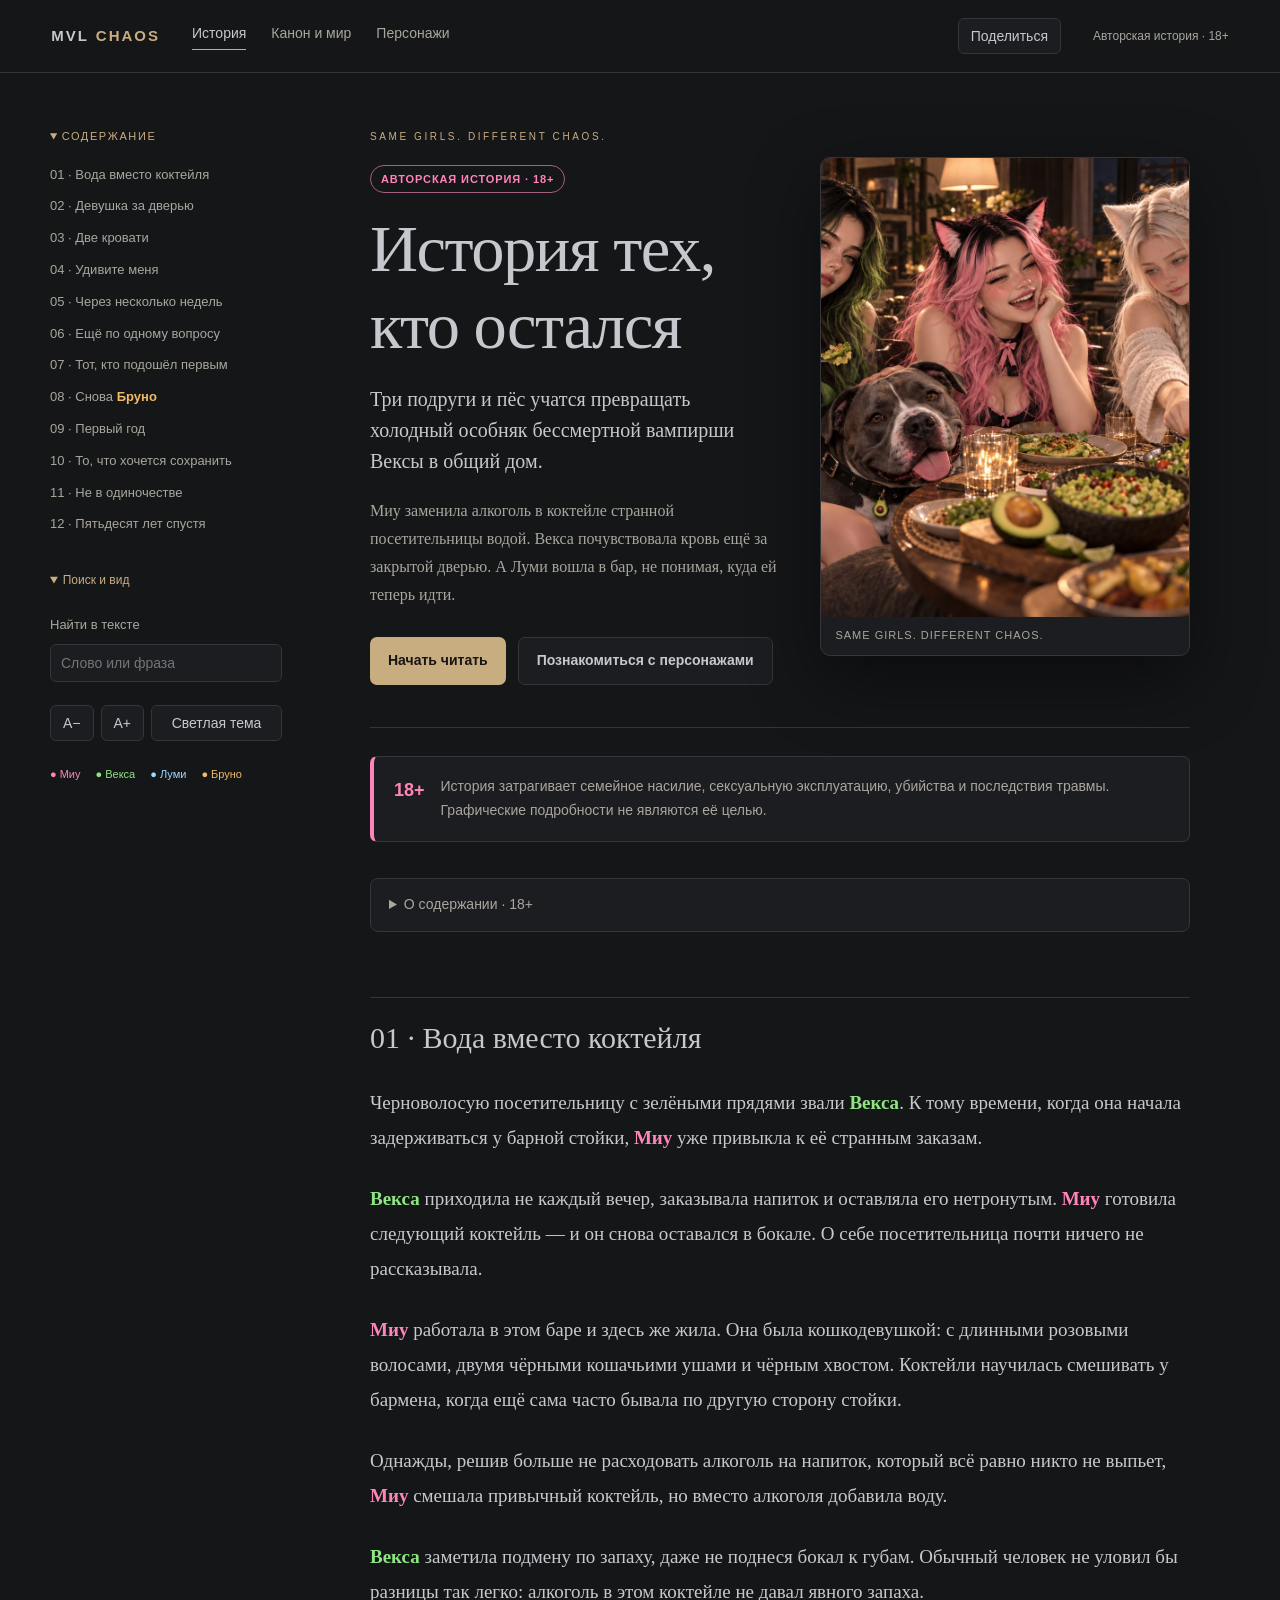
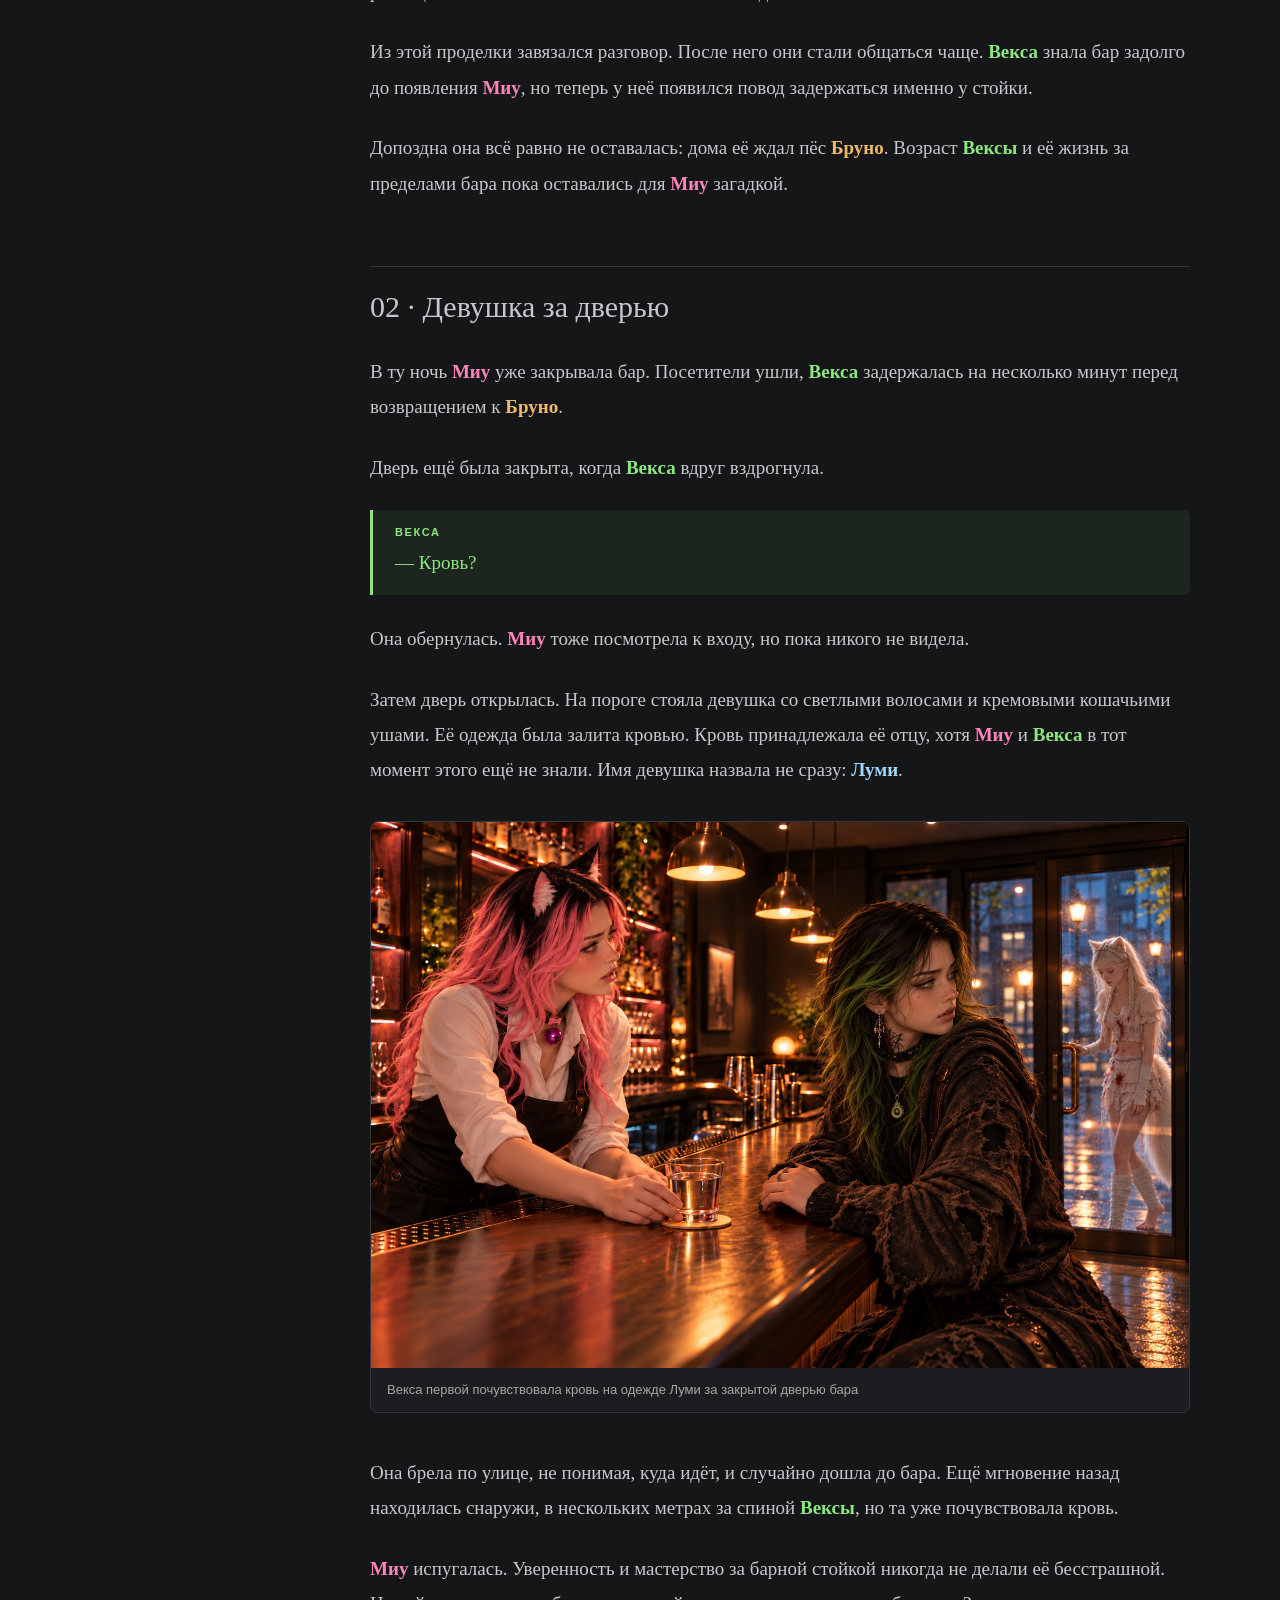
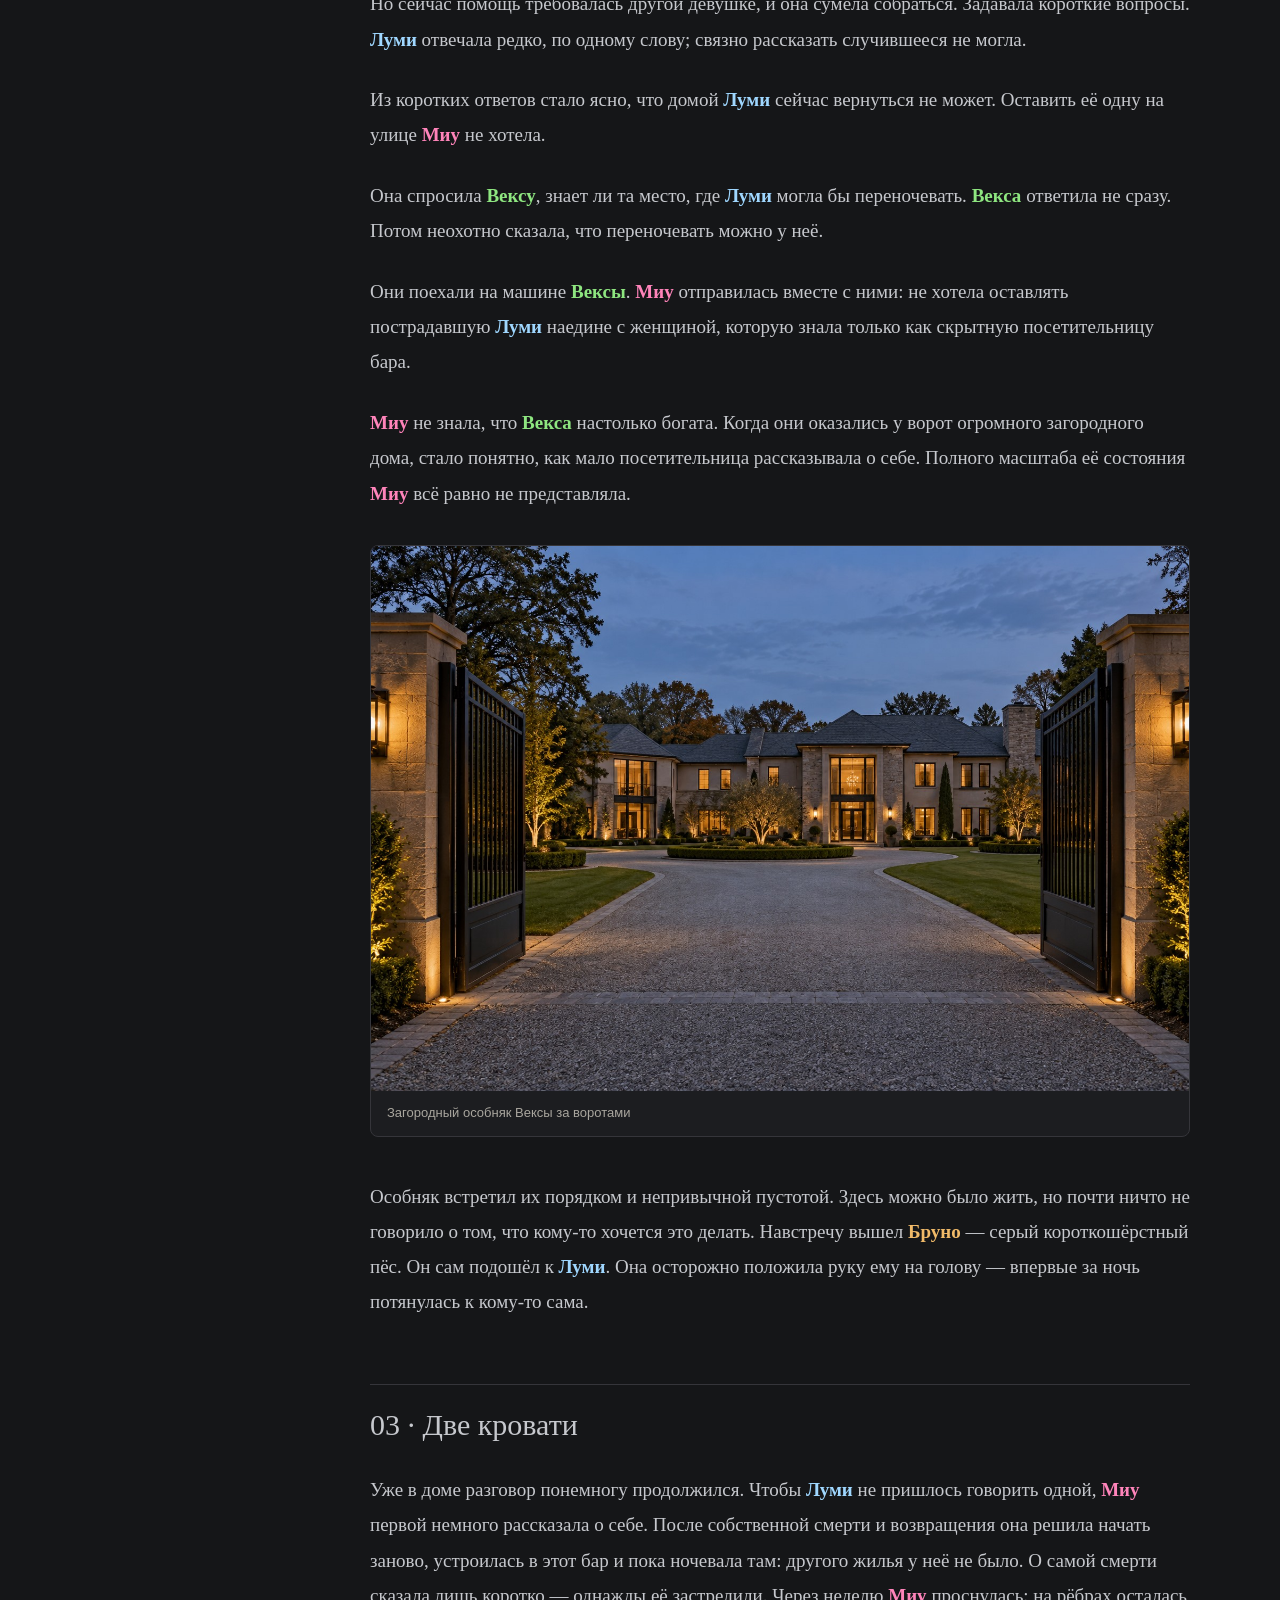
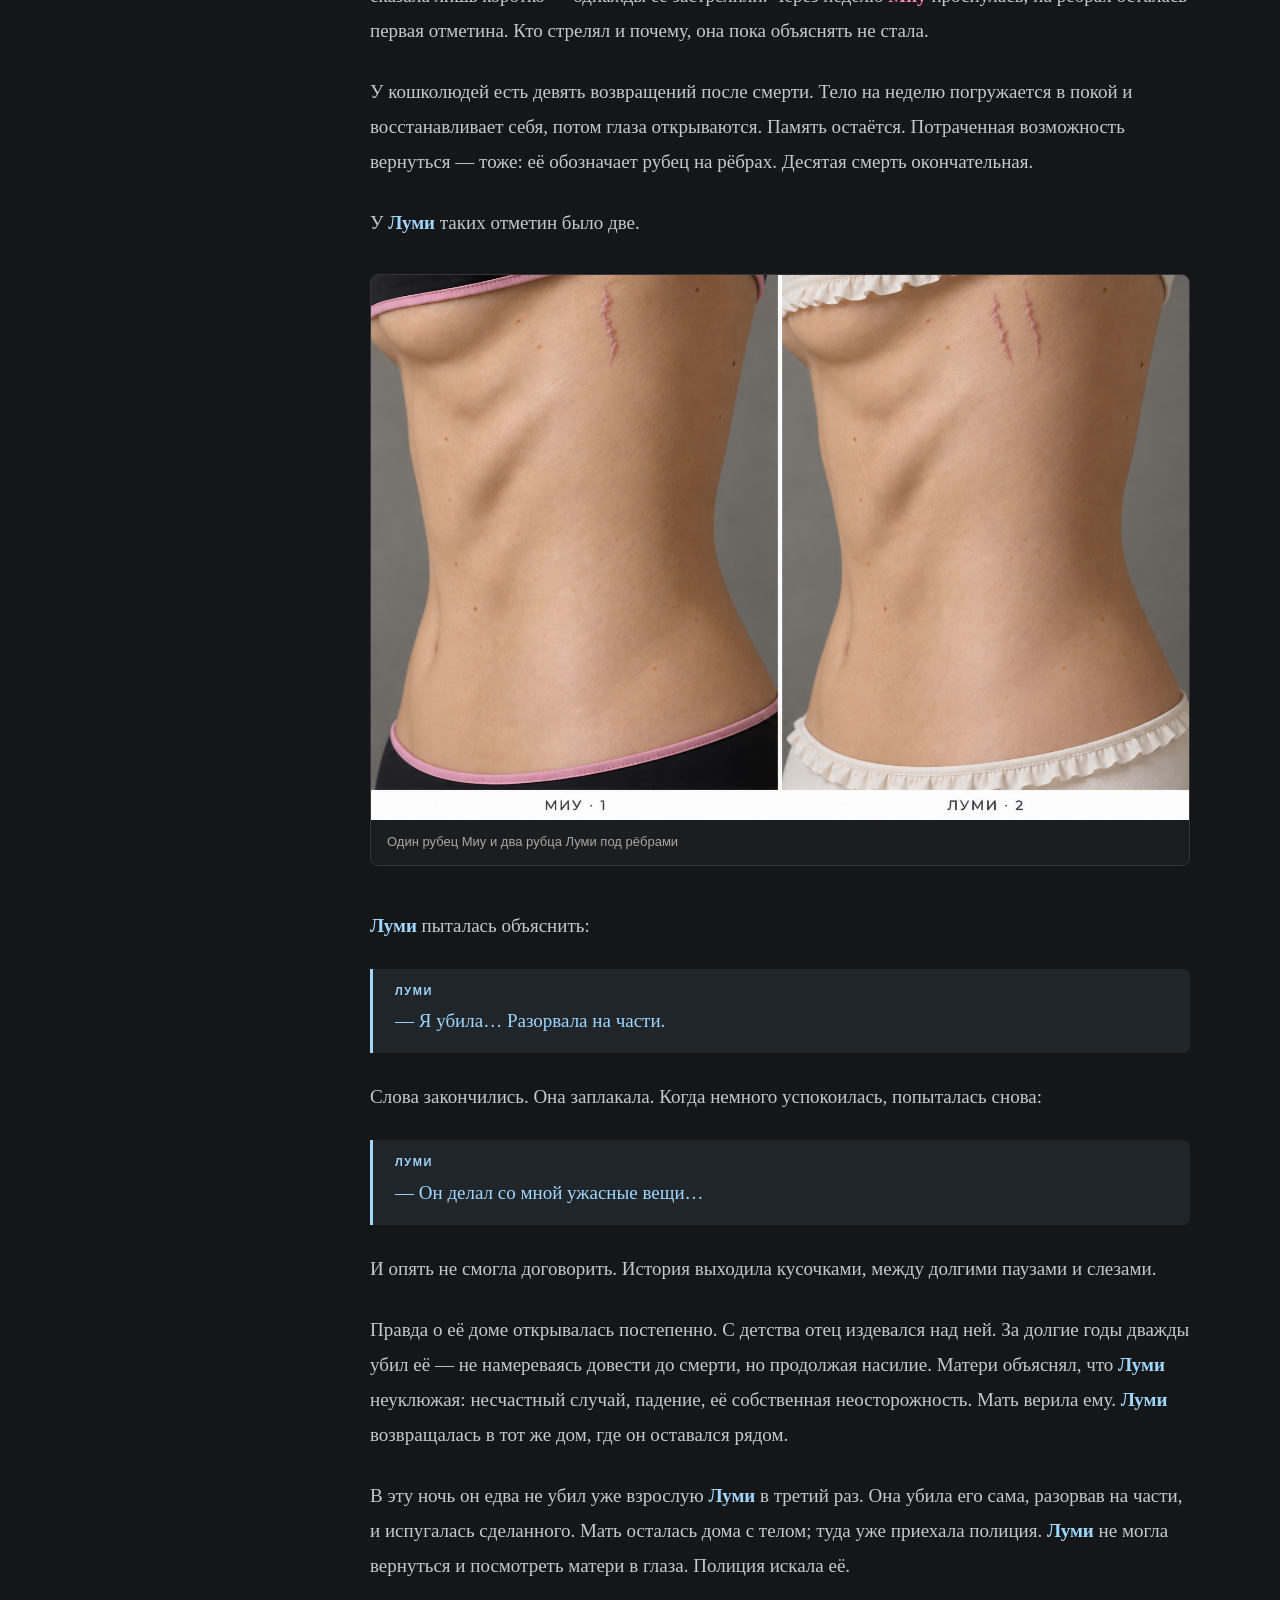
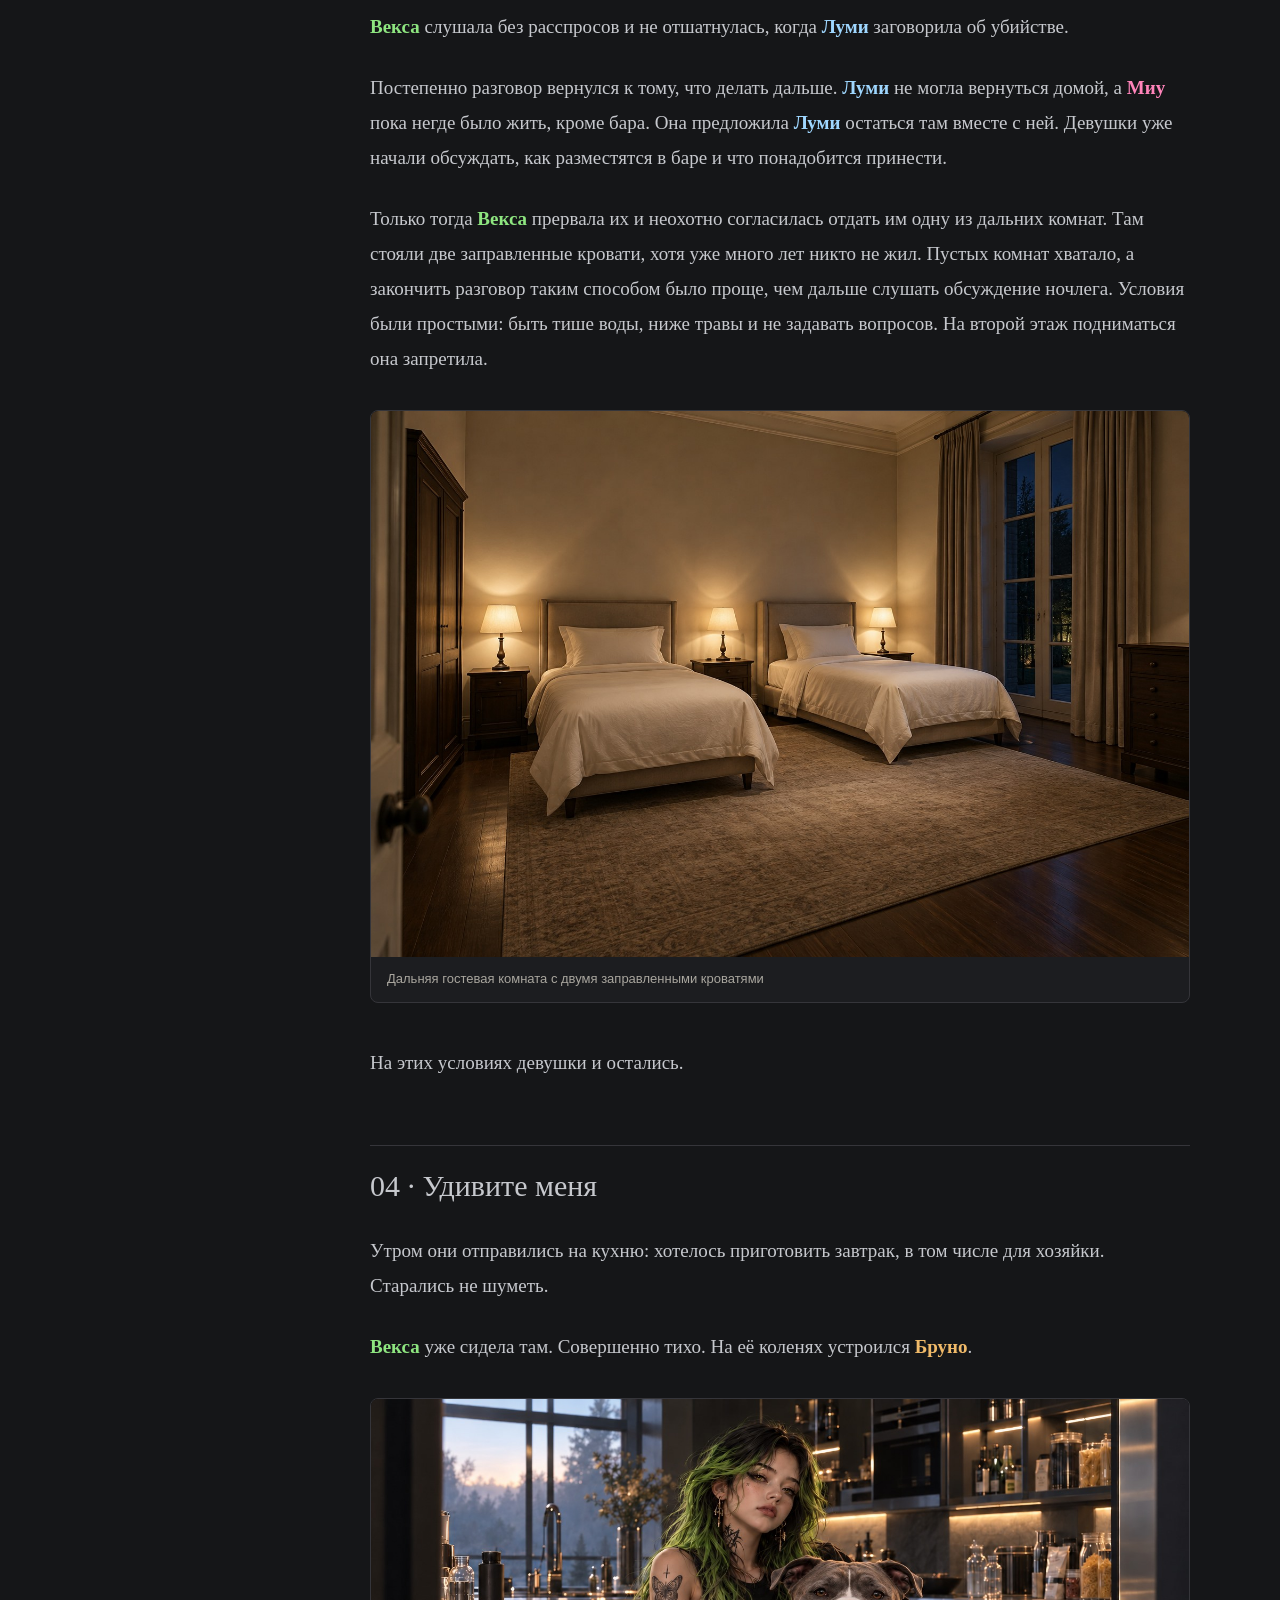
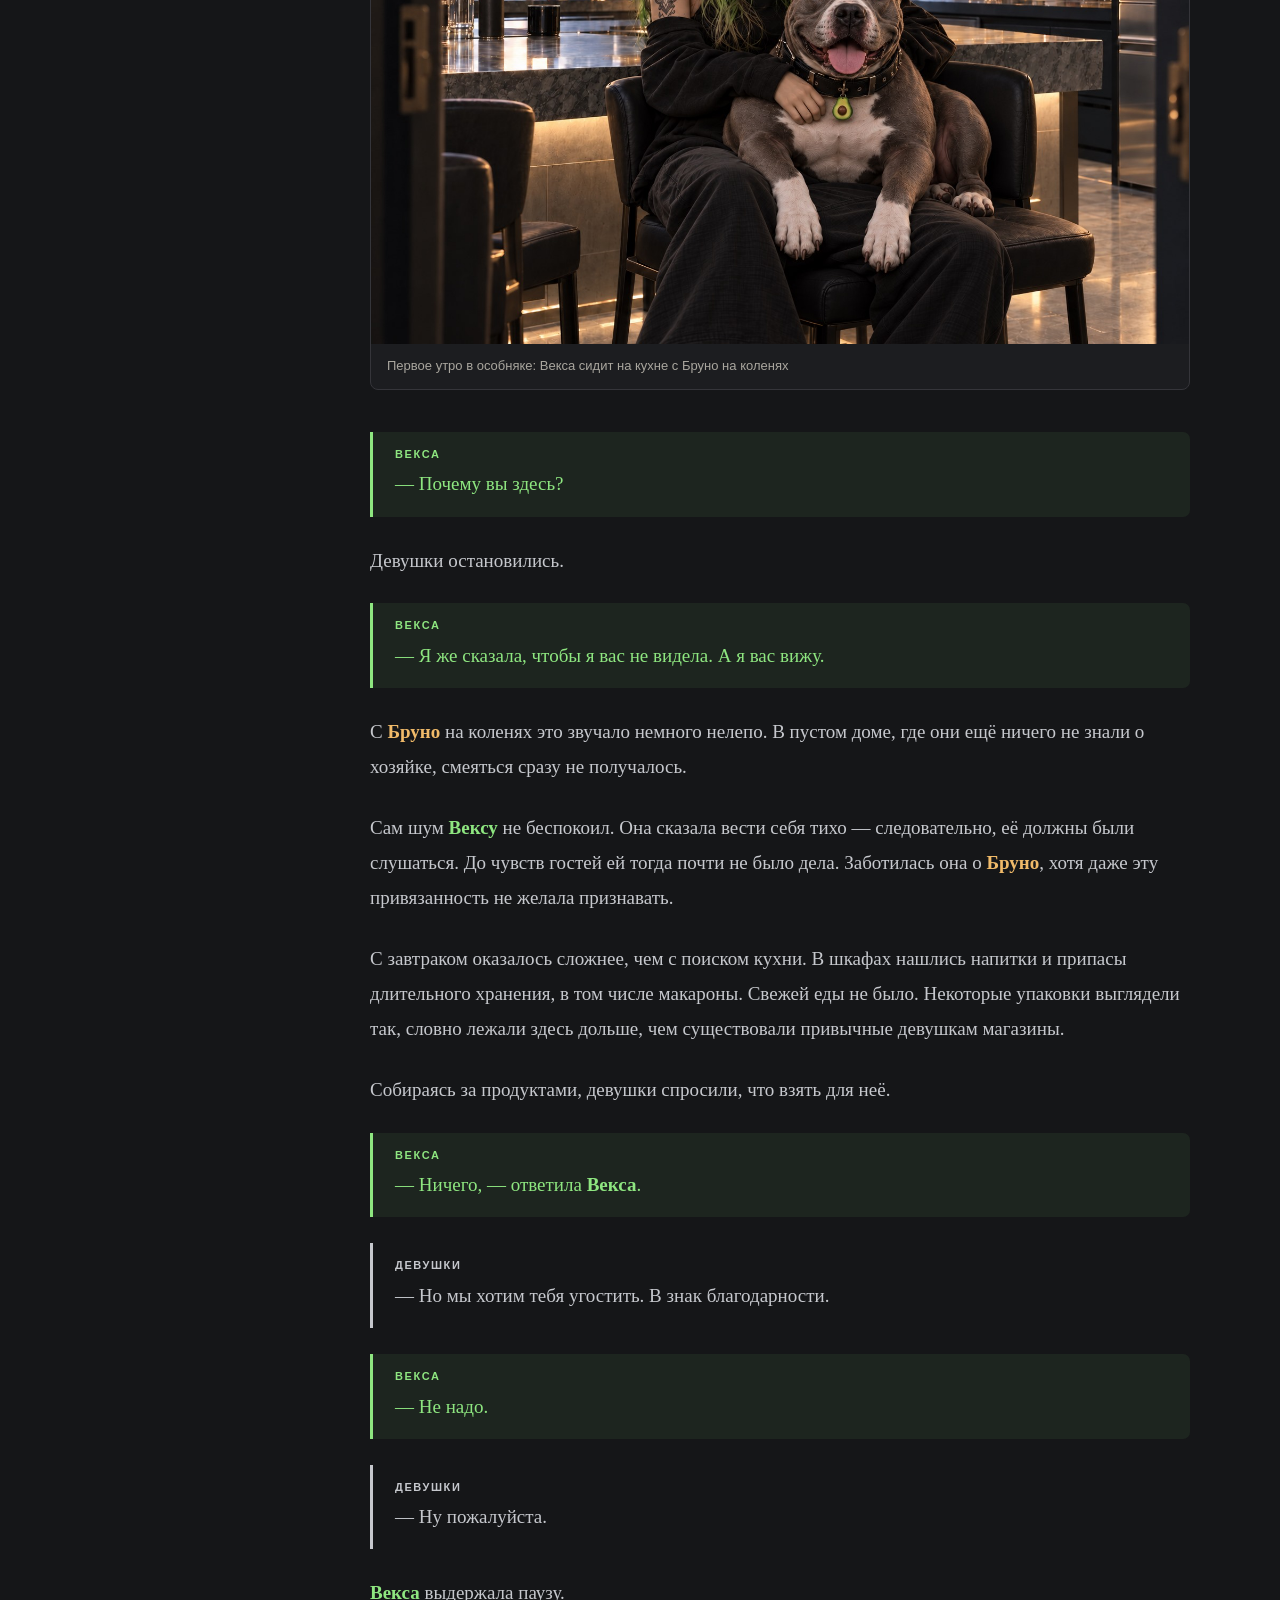
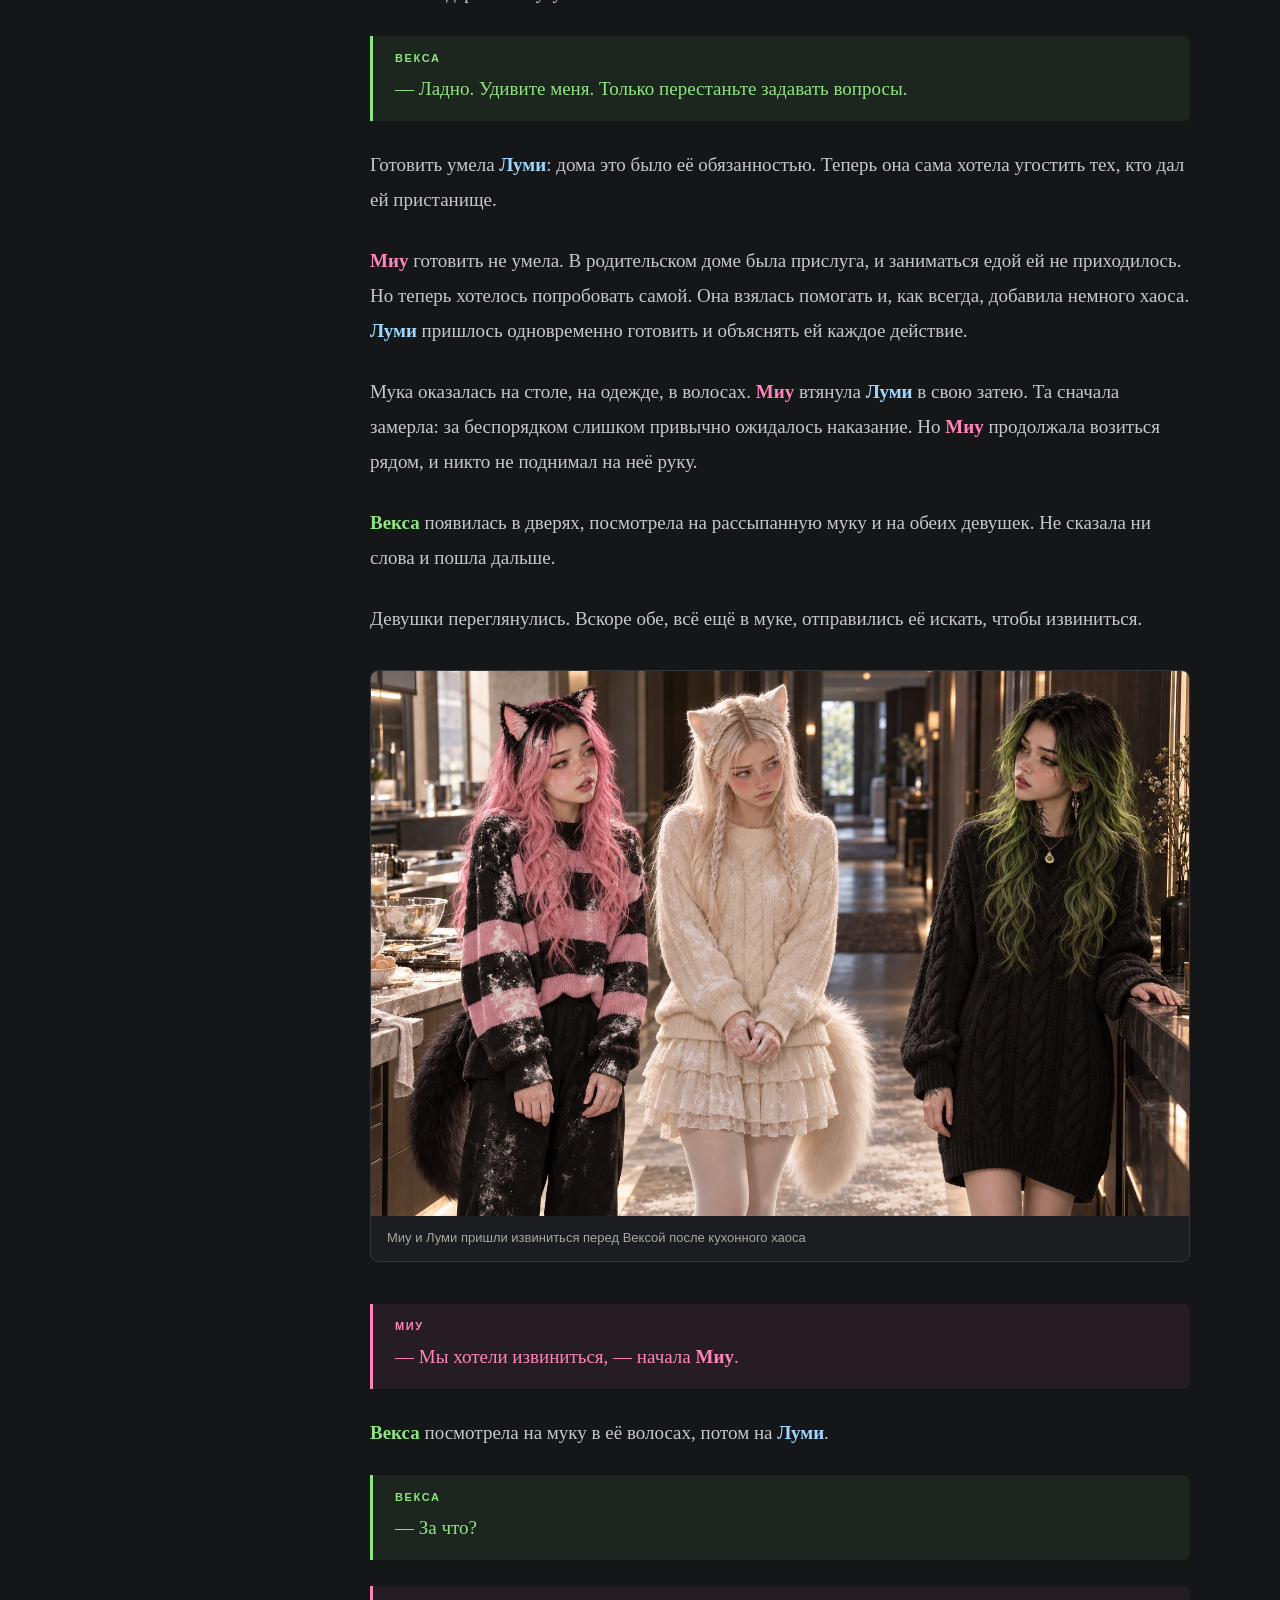
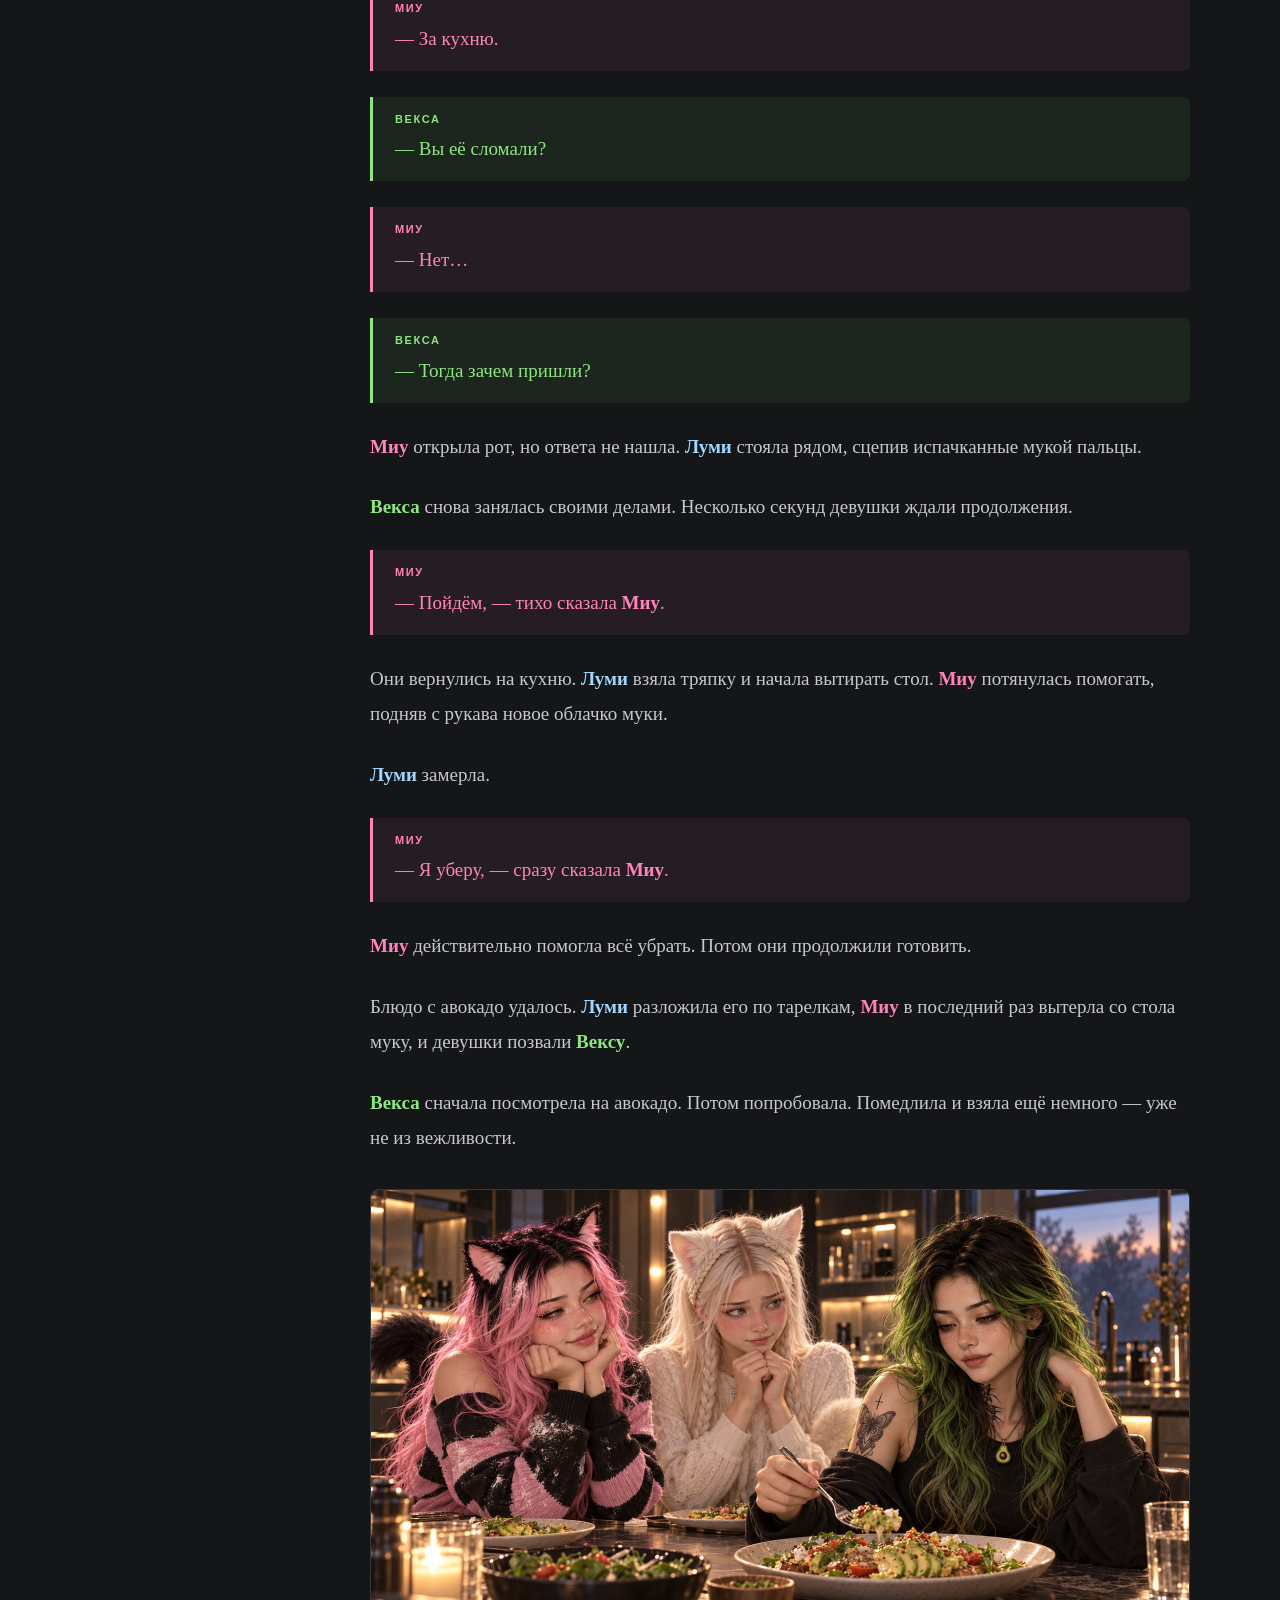
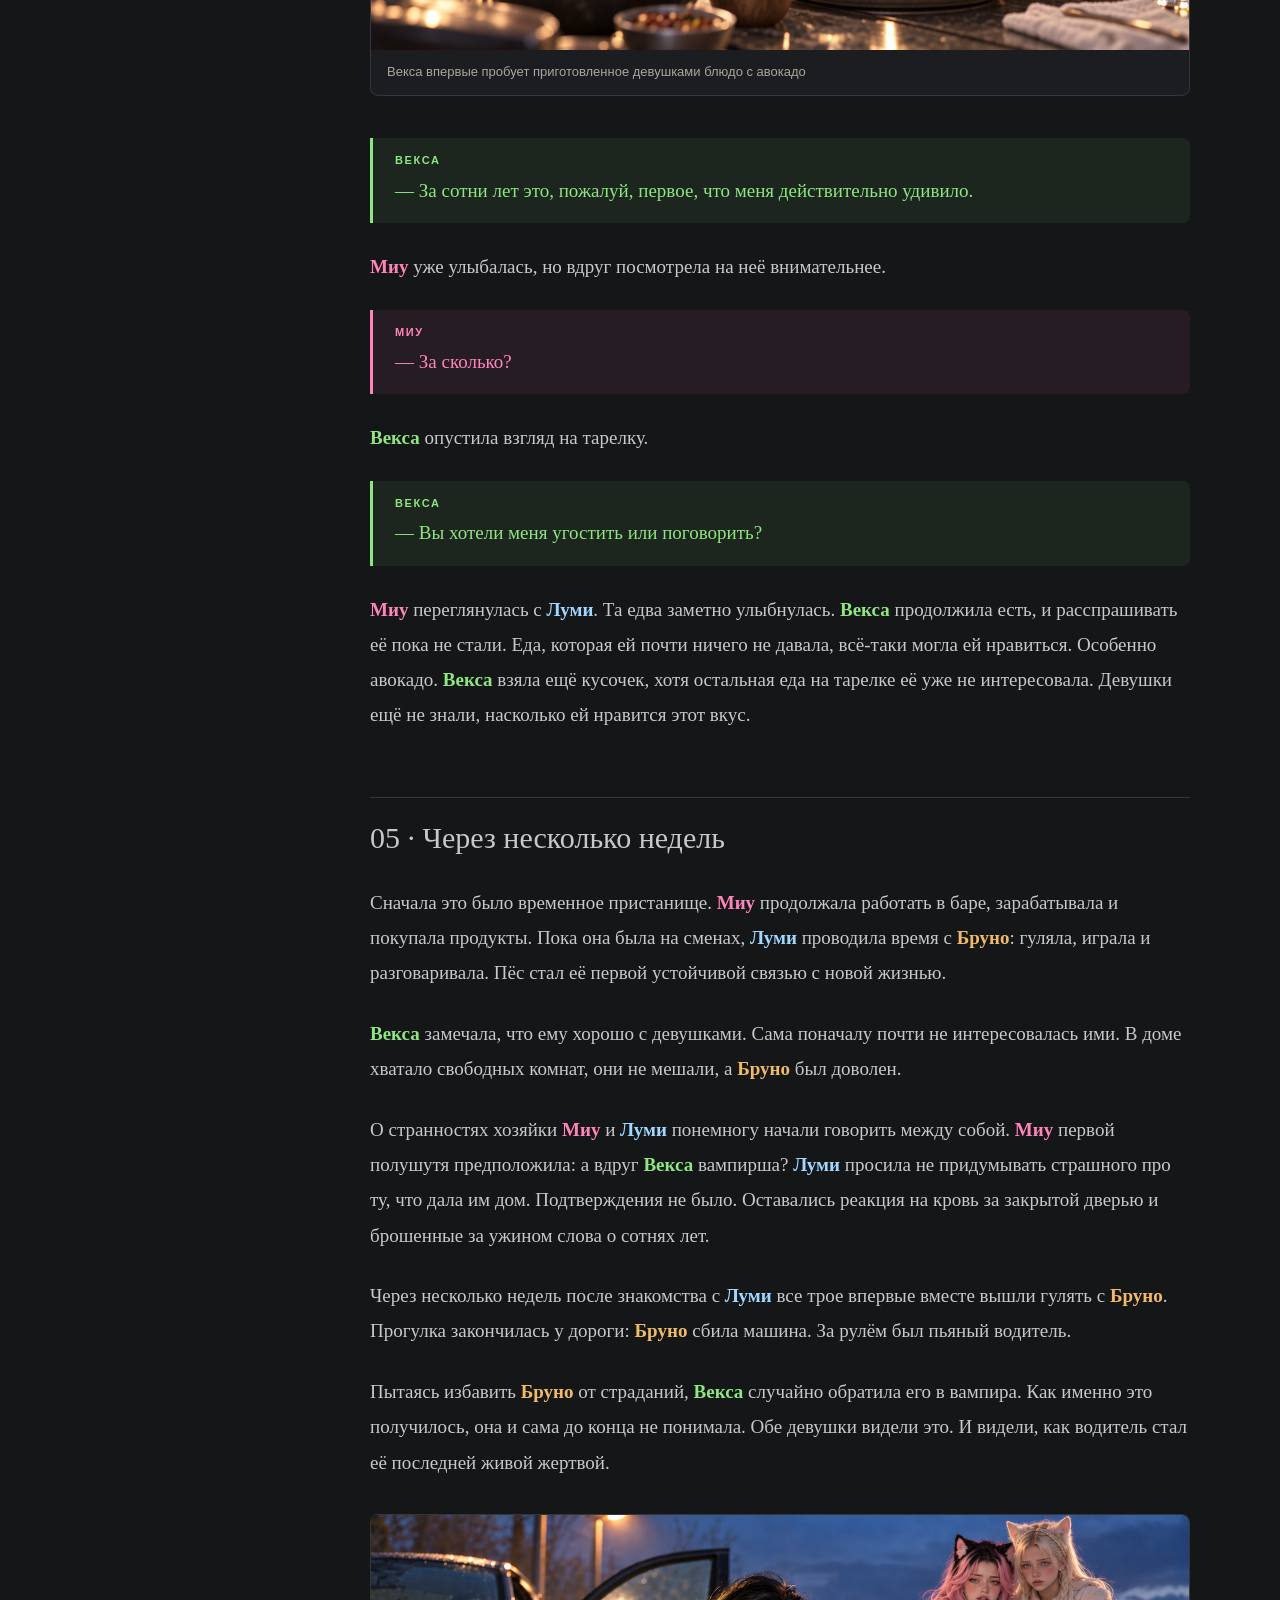
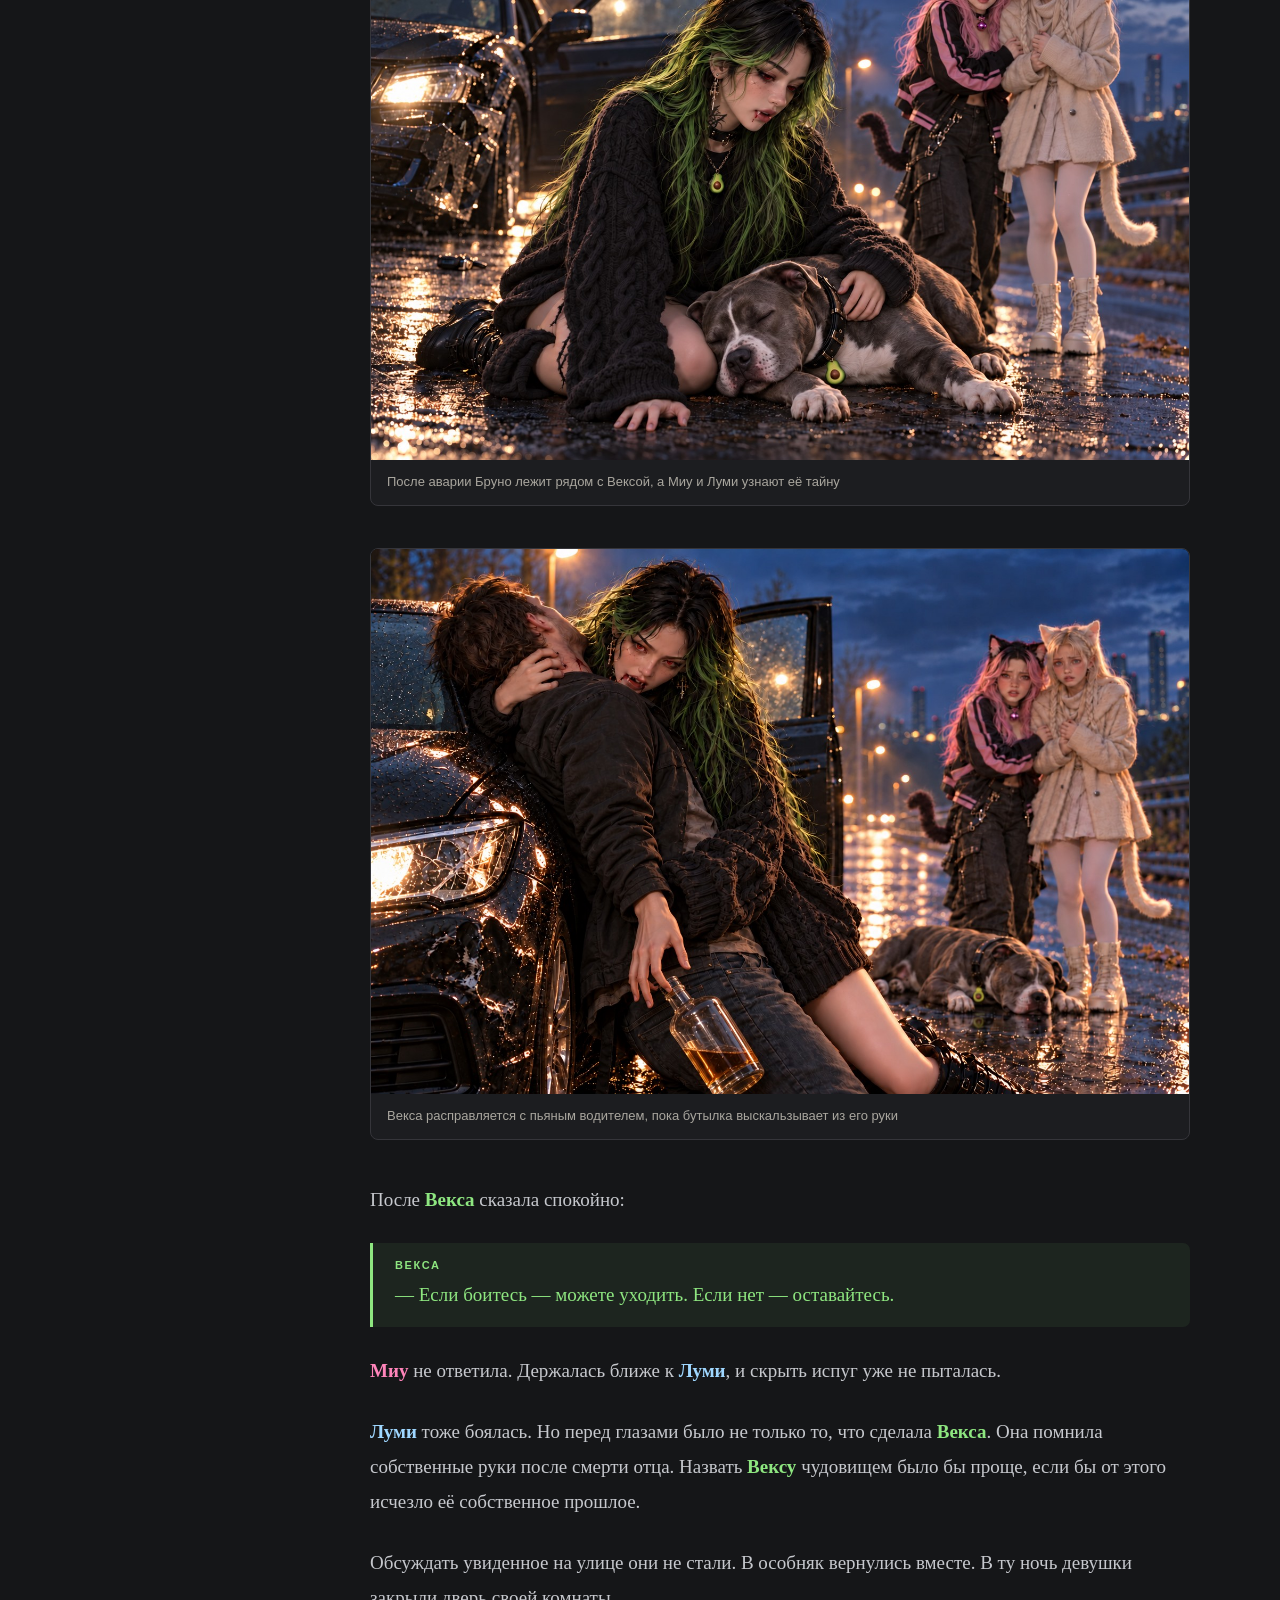
==== commit be20ef2e: "Add Vexa vehicle references and refine story transitions" ====
--- a/reader/index.html
+++ b/reader/index.html
@@ -38,7 +38,7 @@
 <figure class="story-illustration"><a href="illustrations/mansion-exterior.jpg" data-lightbox data-caption="Загородный особняк Вексы за воротами"><img src="illustrations/mansion-exterior.jpg" alt="Загородный особняк Вексы за воротами" loading="lazy"></a><figcaption>Загородный особняк Вексы за воротами</figcaption></figure>
 <p class="">Особняк встретил их порядком и непривычной пустотой. Здесь можно было жить, но почти ничто не говорило о том, что кому-то хочется это делать. Навстречу вышел <span class="character-name bruno">Бруно</span> — серый короткошёрстный пёс. Он сам подошёл к <span class="character-name lumi">Луми</span>. Она осторожно положила руку ему на голову — впервые за ночь потянулась к кому-то сама.</p>
 <h2 id="section-3">03 · Две кровати</h2>
-<p class="">Уже в доме разговор понемногу продолжился. Чтобы <span class="character-name lumi">Луми</span> не пришлось говорить одной, <span class="character-name miu">Миу</span> первой немного рассказала о себе. Другого жилья у неё не было: пока она ночевала в баре. Однажды её застрелили. Через неделю <span class="character-name miu">Миу</span> проснулась; на рёбрах осталась первая отметина. Об обстоятельствах той смерти она пока говорить не стала.</p>
+<p class="">Уже в доме разговор понемногу продолжился. Чтобы <span class="character-name lumi">Луми</span> не пришлось говорить одной, <span class="character-name miu">Миу</span> первой немного рассказала о себе. После собственной смерти и возвращения она решила начать заново, устроилась в этот бар и пока ночевала там: другого жилья у неё не было. О самой смерти сказала лишь коротко — однажды её застрелили. Через неделю <span class="character-name miu">Миу</span> проснулась; на рёбрах осталась первая отметина. Кто стрелял и почему, она пока объяснять не стала.</p>
 <p class="">У кошколюдей есть девять возвращений после смерти. Тело на неделю погружается в покой и восстанавливает себя, потом глаза открываются. Память остаётся. Потраченная возможность вернуться — тоже: её обозначает рубец на рёбрах. Десятая смерть окончательная.</p>
 <p class="">У <span class="character-name lumi">Луми</span> таких отметин было две.</p>
 <figure class="story-illustration"><a href="illustrations/death-scars.jpg" data-lightbox data-caption="Один рубец Миу и два рубца Луми под рёбрами"><img src="illustrations/death-scars.jpg" alt="Один рубец Миу и два рубца Луми под рёбрами" loading="lazy"></a><figcaption>Один рубец Миу и два рубца Луми под рёбрами</figcaption></figure>
@@ -50,8 +50,8 @@
 <p class="">Правда о её доме открывалась постепенно. С детства отец издевался над ней. За долгие годы дважды убил её — не намереваясь довести до смерти, но продолжая насилие. Матери объяснял, что <span class="character-name lumi">Луми</span> неуклюжая: несчастный случай, падение, её собственная неосторожность. Мать верила ему. <span class="character-name lumi">Луми</span> возвращалась в тот же дом, где он оставался рядом.</p>
 <p class="">В эту ночь он едва не убил уже взрослую <span class="character-name lumi">Луми</span> в третий раз. Она убила его сама, разорвав на части, и испугалась сделанного. Мать осталась дома с телом; туда уже приехала полиция. <span class="character-name lumi">Луми</span> не могла вернуться и посмотреть матери в глаза. Полиция искала её.</p>
 <p class=""><span class="character-name vexa">Векса</span> слушала без расспросов и не отшатнулась, когда <span class="character-name lumi">Луми</span> заговорила об убийстве.</p>
-<p class="">Постепенно разговор вернулся к тому, что делать дальше. <span class="character-name lumi">Луми</span> не могла вернуться домой, а <span class="character-name miu">Миу</span> пока негде было жить, кроме бара. Она предложила <span class="character-name lumi">Луми</span> остаться там вместе с ней.</p>
-<p class="">Только тогда <span class="character-name vexa">Векса</span> согласилась отдать им одну из дальних комнат. В комнате стояли две заправленные кровати, хотя уже много лет здесь никто не жил. Пустых комнат хватало, а закончить разговор таким способом было проще, чем дальше слушать обсуждение ночлега. С условием: быть тише воды, ниже травы и не задавать вопросов. На второй этаж подниматься она запретила.</p>
+<p class="">Постепенно разговор вернулся к тому, что делать дальше. <span class="character-name lumi">Луми</span> не могла вернуться домой, а <span class="character-name miu">Миу</span> пока негде было жить, кроме бара. Она предложила <span class="character-name lumi">Луми</span> остаться там вместе с ней. Девушки уже начали обсуждать, как разместятся в баре и что понадобится принести.</p>
+<p class="">Только тогда <span class="character-name vexa">Векса</span> прервала их и неохотно согласилась отдать им одну из дальних комнат. Там стояли две заправленные кровати, хотя уже много лет никто не жил. Пустых комнат хватало, а закончить разговор таким способом было проще, чем дальше слушать обсуждение ночлега. Условия были простыми: быть тише воды, ниже травы и не задавать вопросов. На второй этаж подниматься она запретила.</p>
 <figure class="story-illustration"><a href="illustrations/guest-room.jpg" data-lightbox data-caption="Дальняя гостевая комната с двумя заправленными кроватями"><img src="illustrations/guest-room.jpg" alt="Дальняя гостевая комната с двумя заправленными кроватями" loading="lazy"></a><figcaption>Дальняя гостевая комната с двумя заправленными кроватями</figcaption></figure>
 <p class="">На этих условиях девушки и остались.</p>
 <h2 id="section-4">04 · Удивите меня</h2>
